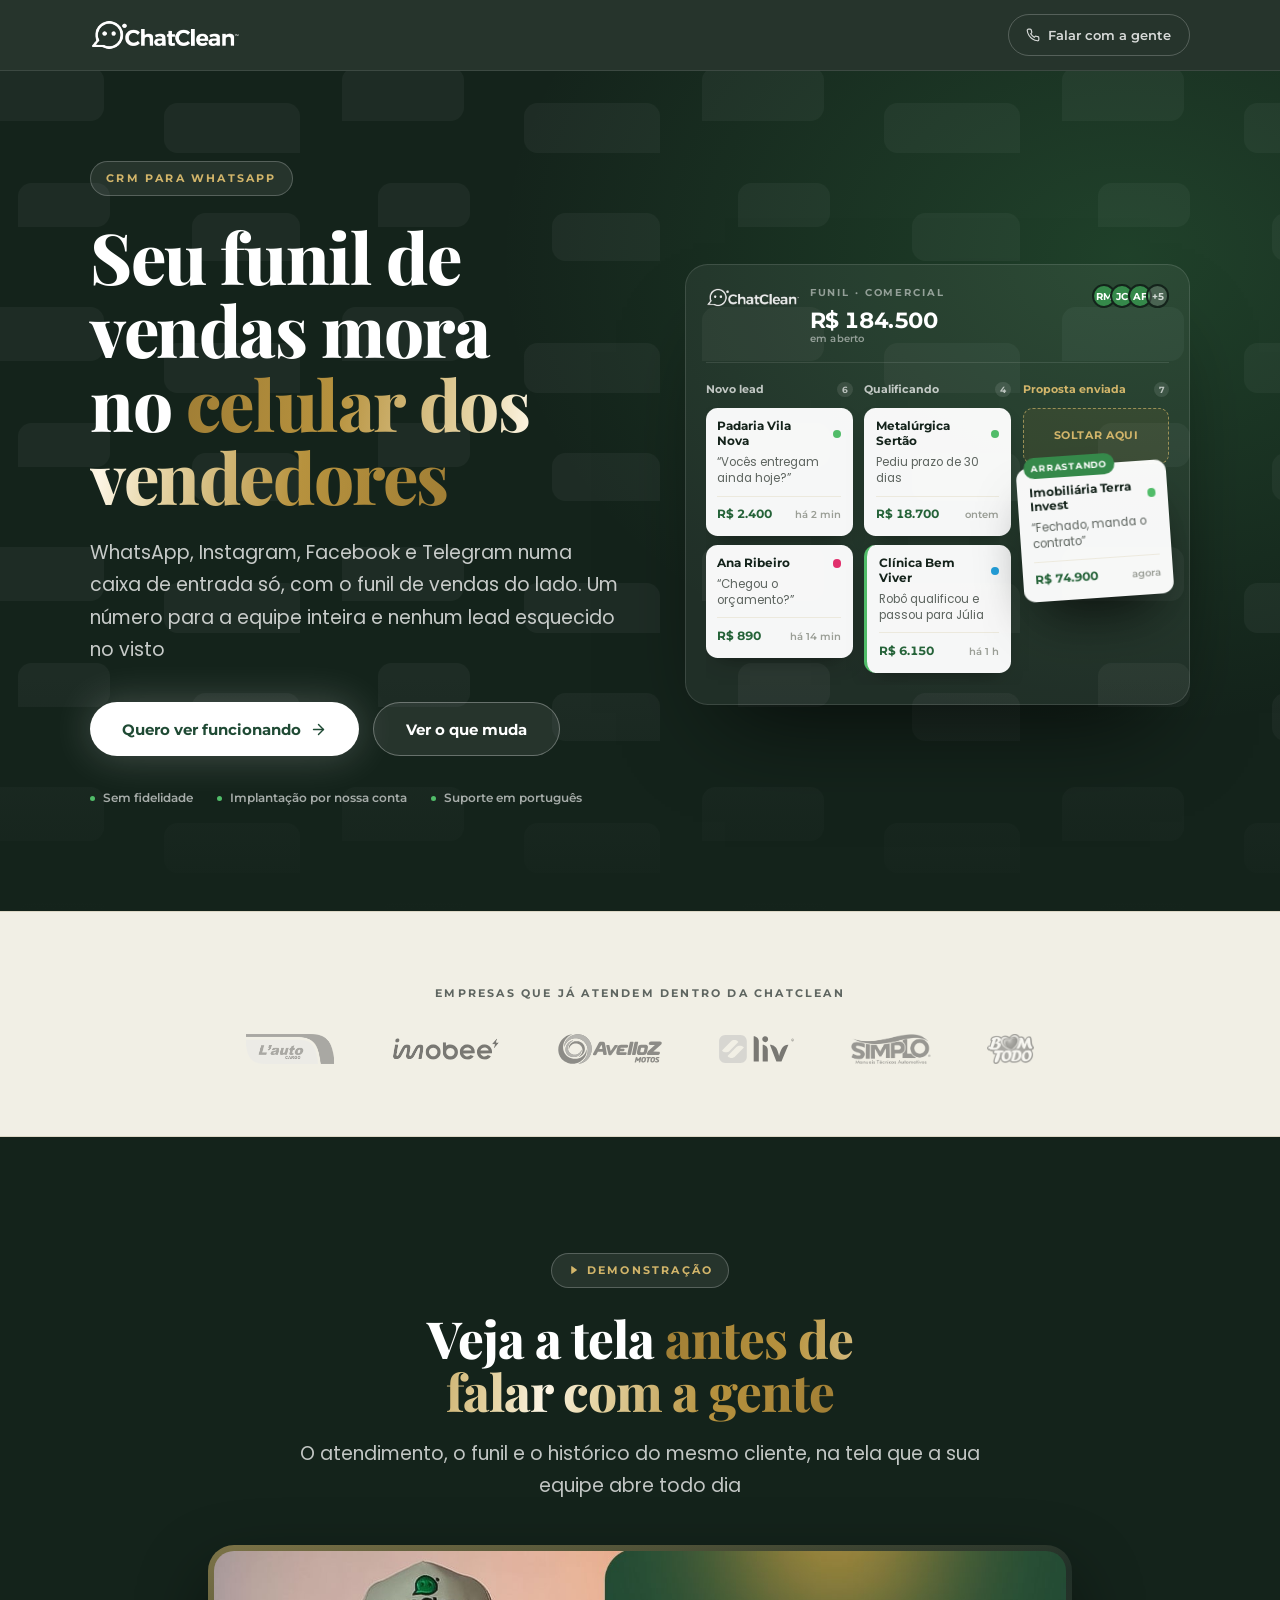
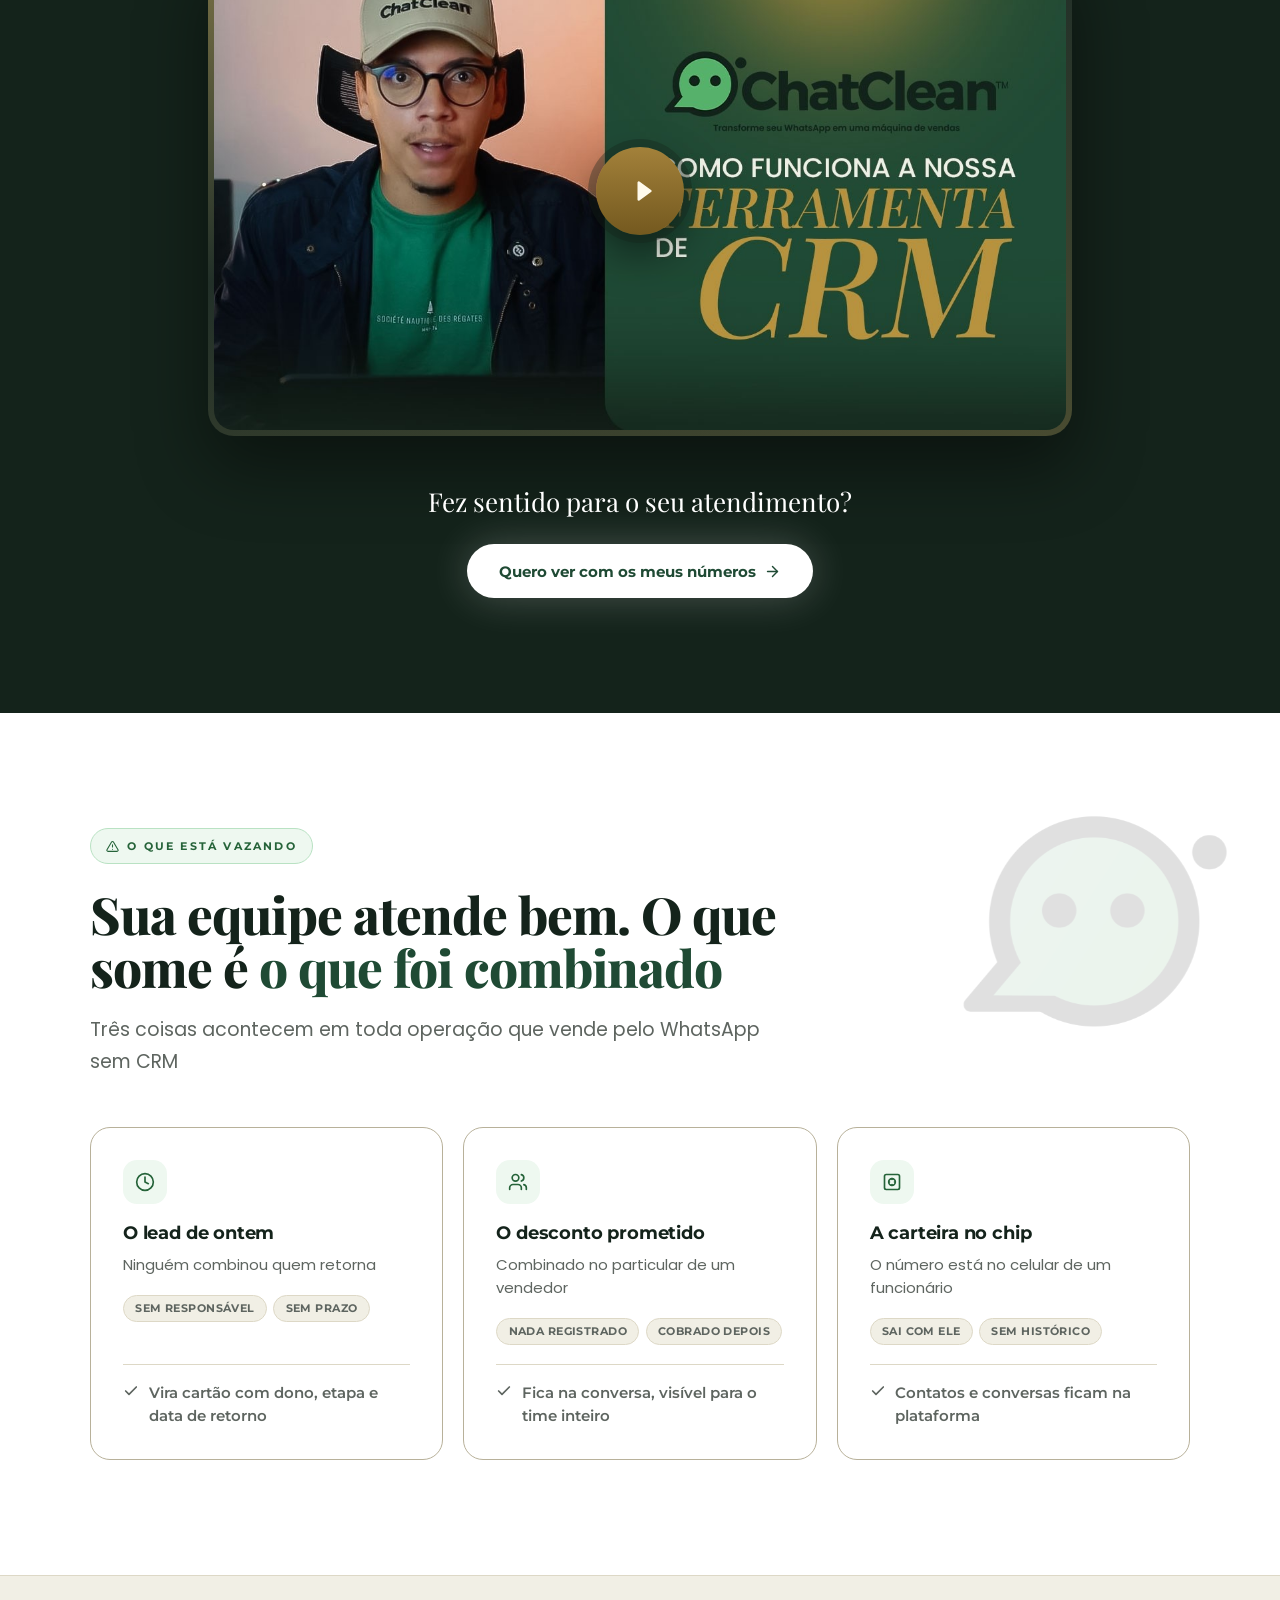
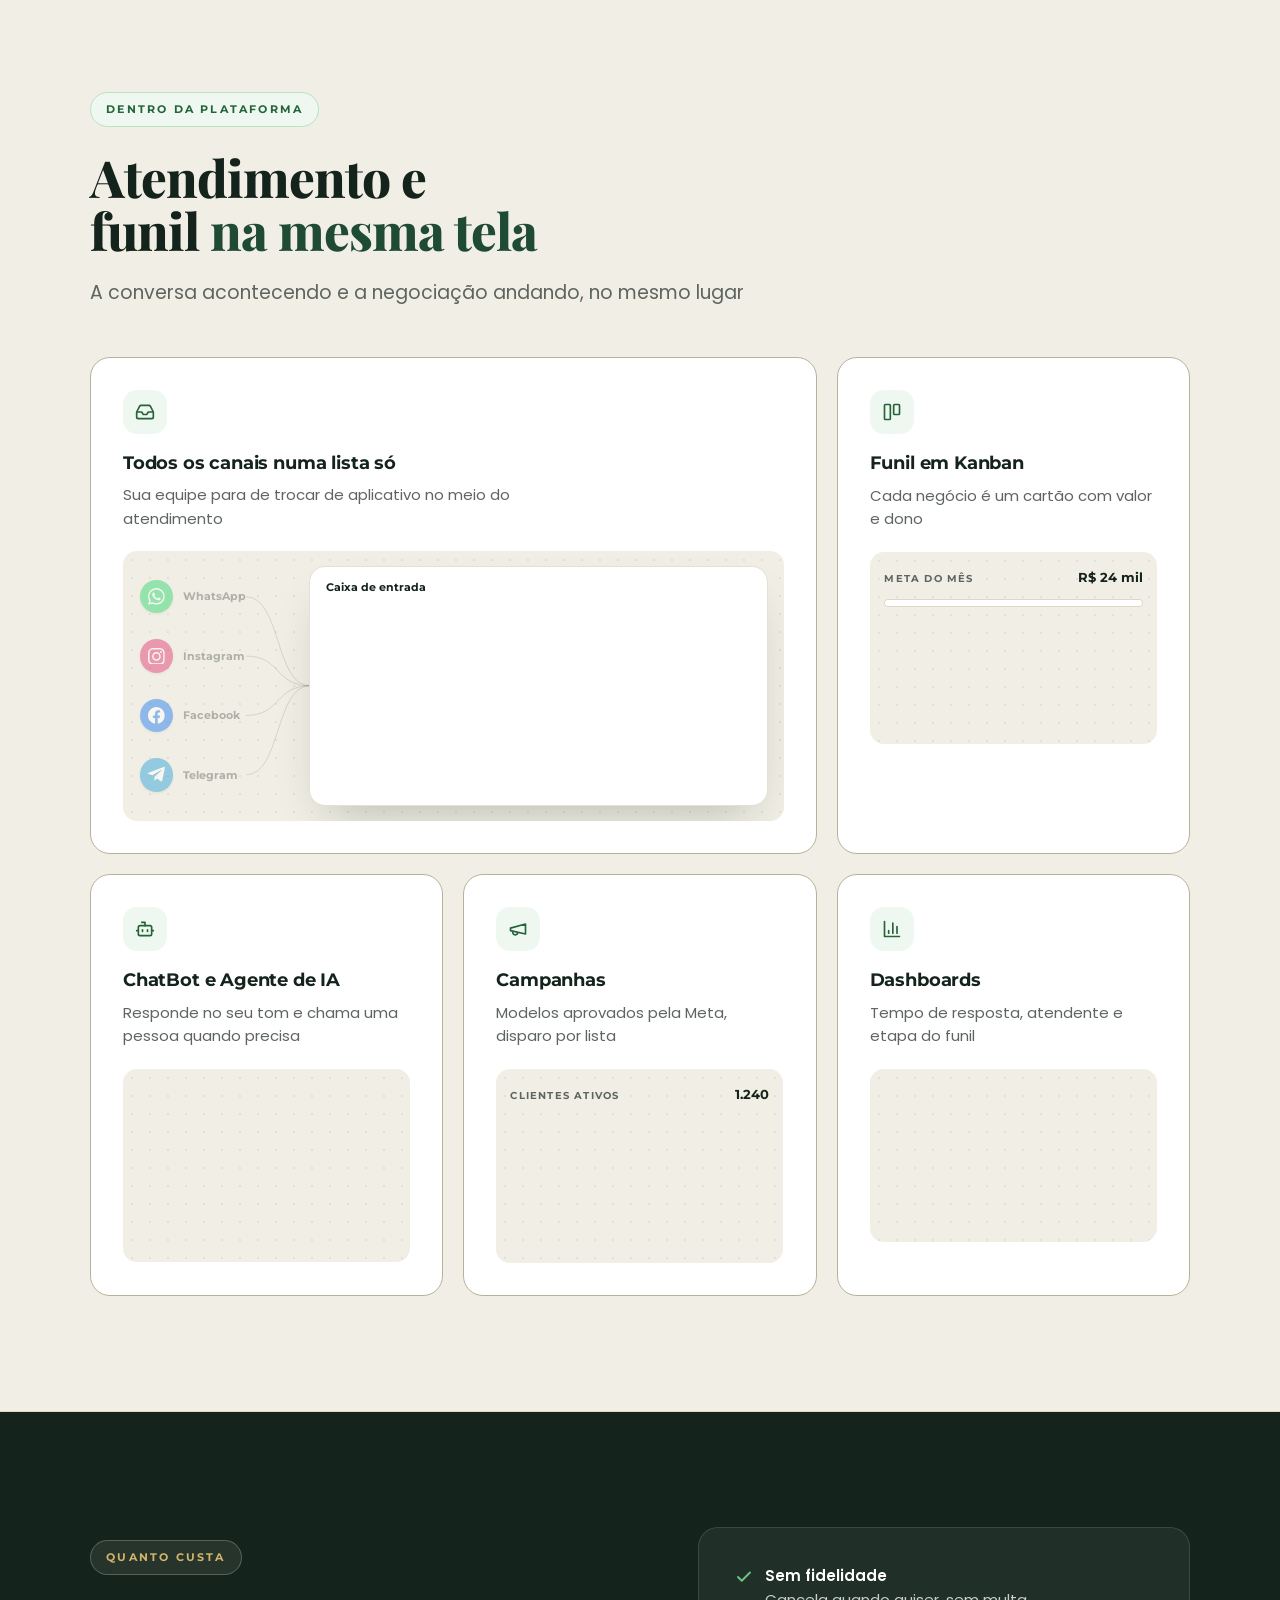
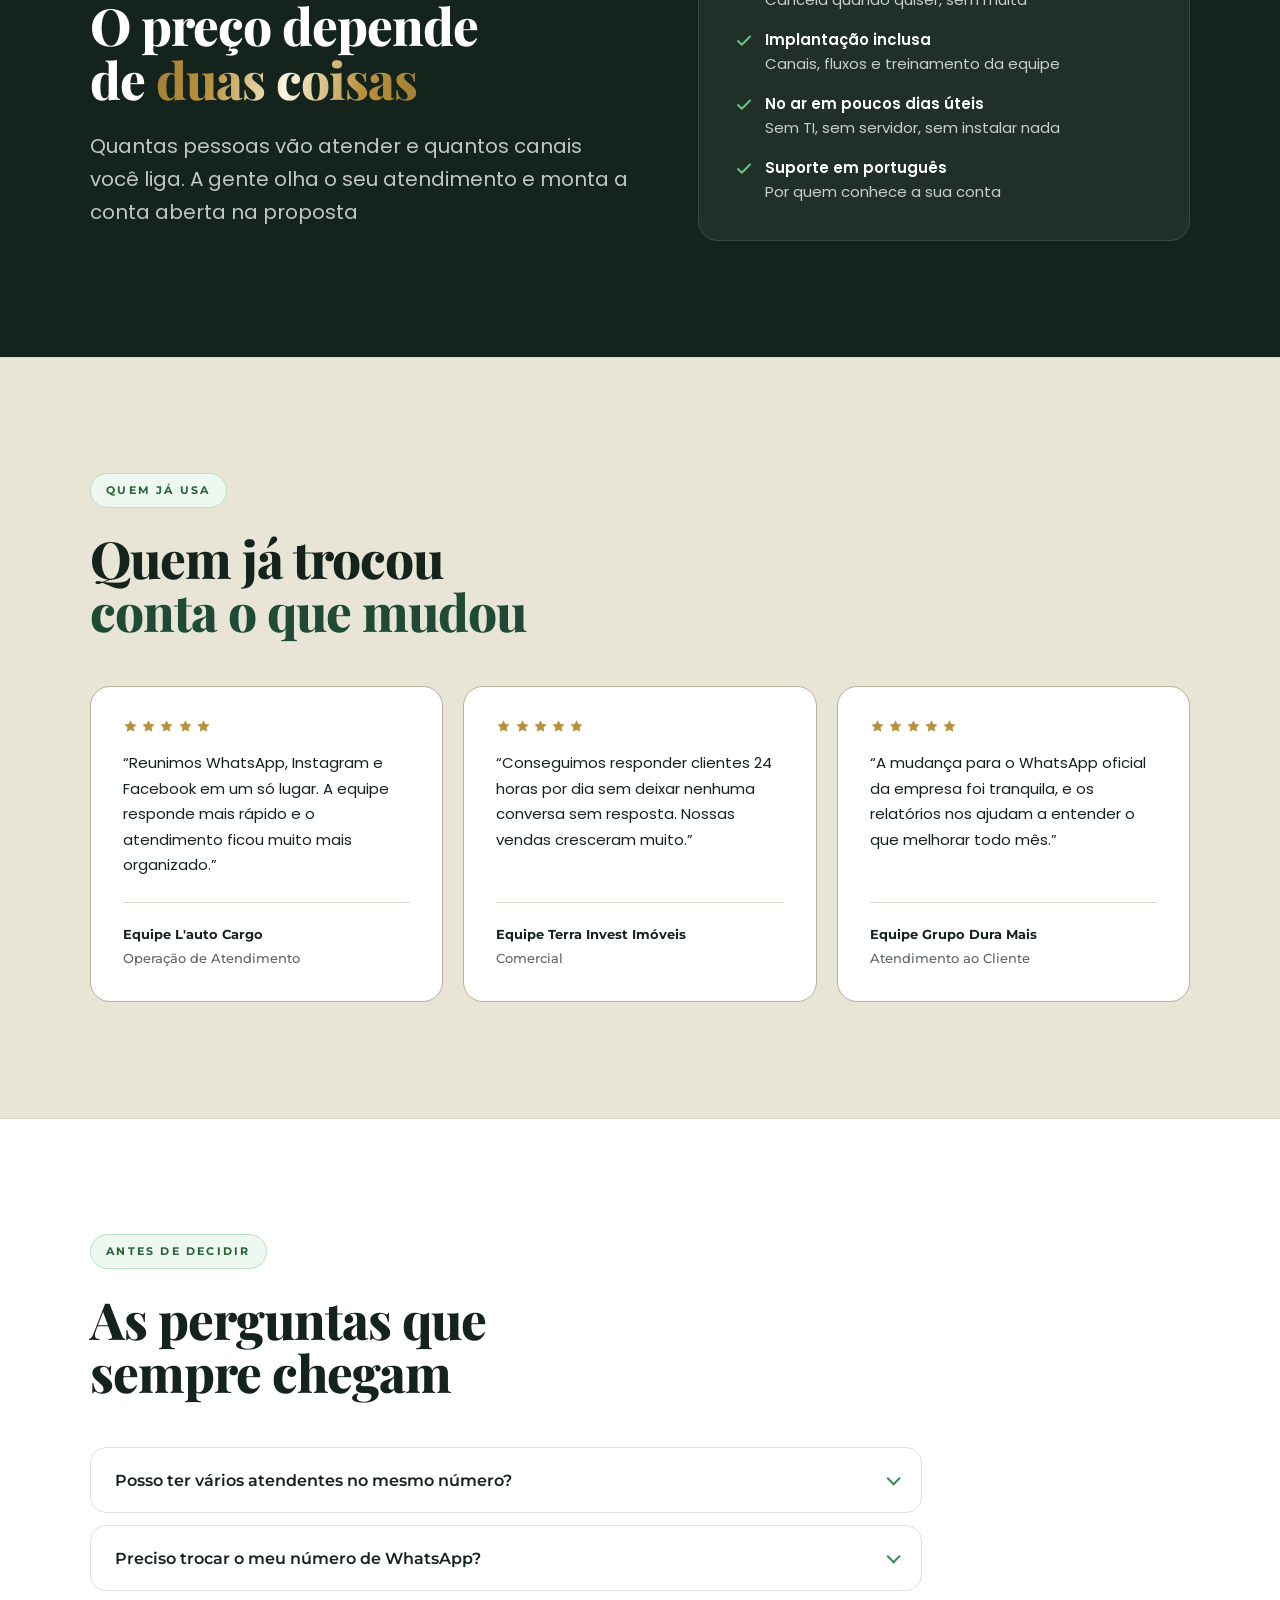
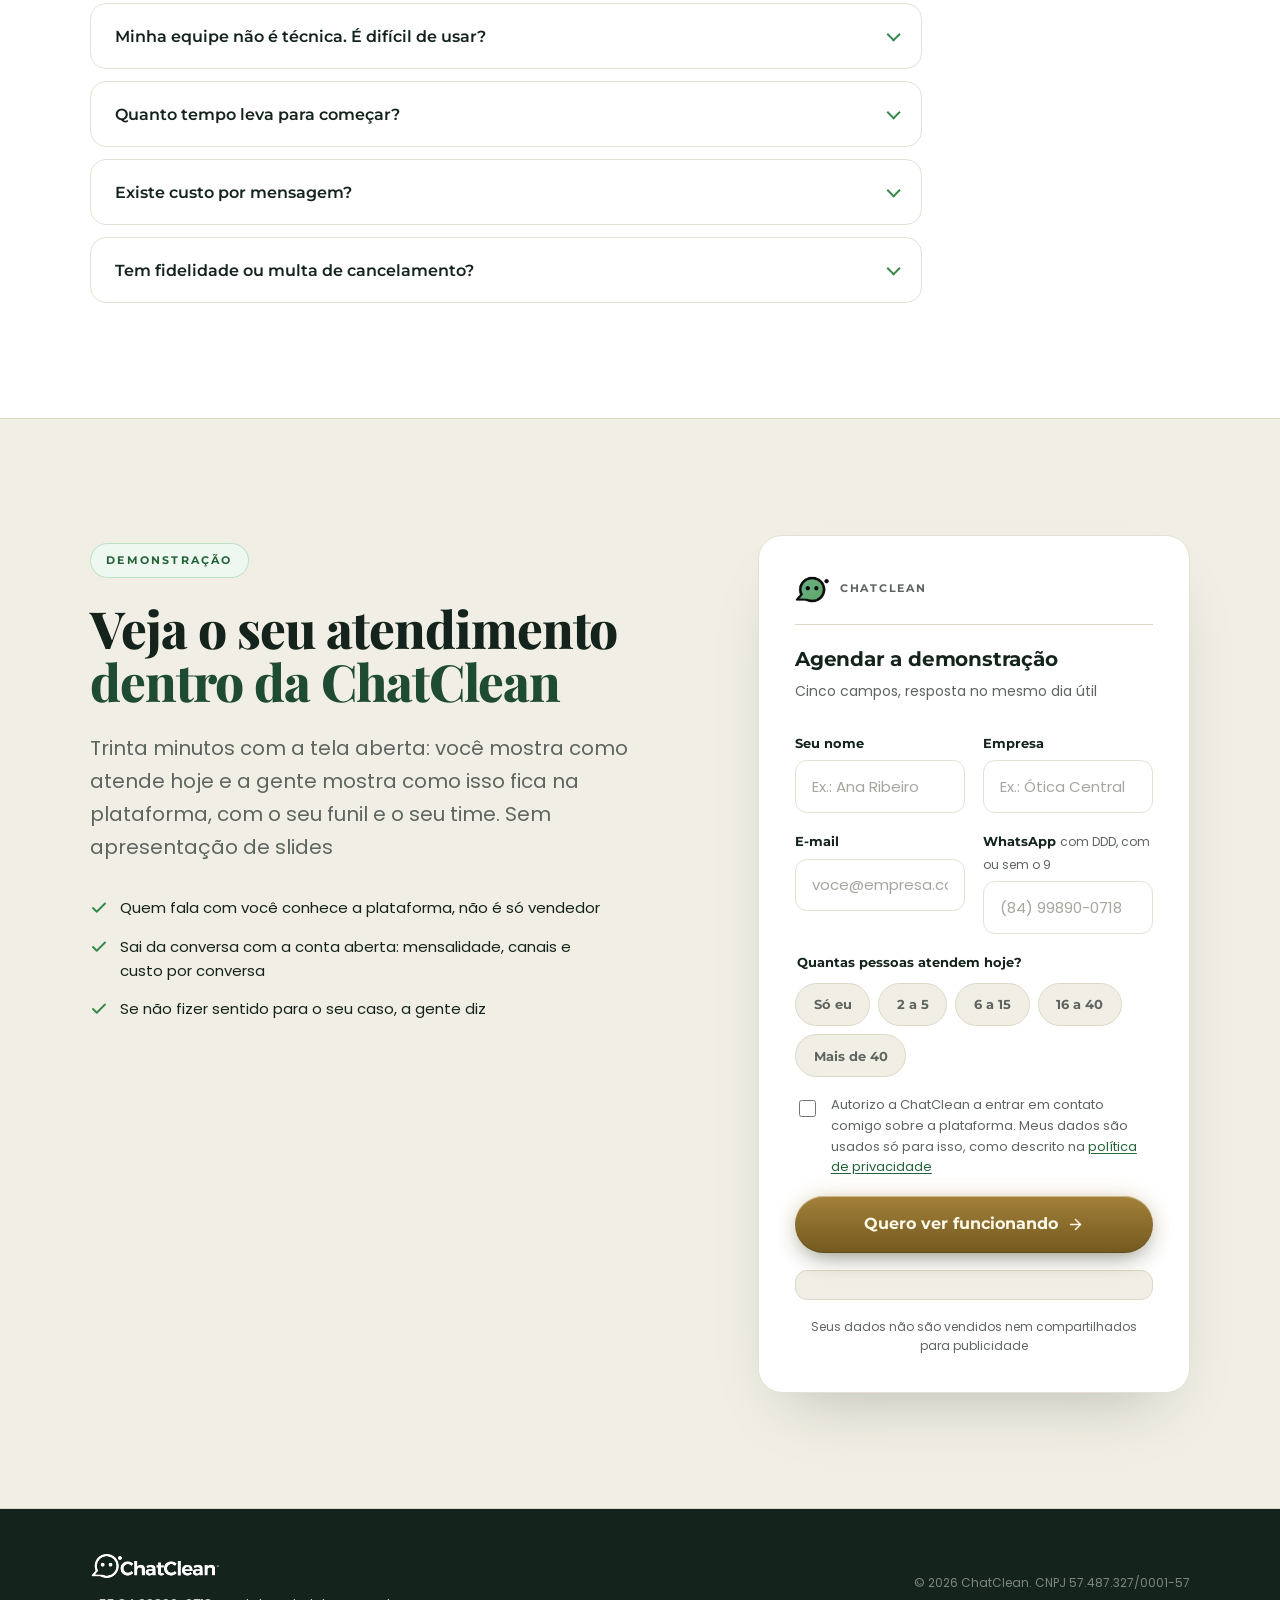
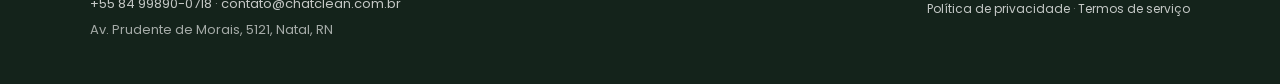
==== index.html @ 1aace632 "feat(api): os cartões de "Vem junto" ganham cena, e as cenas viram cenas.css Os quatro cartões eram " ====
<!doctype html>
<html lang="pt-BR">
  <head>
    <meta charset="UTF-8" />
    <meta name="viewport" content="width=device-width, initial-scale=1.0" />
    <title>CRM para WhatsApp | ChatClean</title>
    <meta
      name="description"
      content="WhatsApp, Instagram, Facebook e Telegram numa caixa de entrada só, com o funil de vendas do lado. Um número para a equipe inteira e cada conversa registrada."
    />
    <meta name="robots" content="noindex, nofollow" />
    <meta name="theme-color" content="#14231b" />
    <link rel="icon" type="image/svg+xml" href="ativos/marca-chatclean.svg" />

    <!-- Identidade tipográfica do site: Playfair Display (display),
         Poppins (texto) e Montserrat (rótulos, botões e caixa alta). -->
    <link rel="preconnect" href="https://fonts.googleapis.com" />
    <link rel="preconnect" href="https://fonts.gstatic.com" crossorigin />
    <link
      href="https://fonts.googleapis.com/css2?family=Playfair+Display:wght@600;700;800&family=Poppins:wght@400;500;600;700&family=Montserrat:wght@500;600;700&display=swap"
      rel="stylesheet"
    />

    <link rel="stylesheet" href="base.css" />
    <link rel="stylesheet" href="cenas.css" />
    <link rel="stylesheet" href="estilo-crm.css" />
  </head>

  <body>
    <!-- Ícones: um desenho, um lugar. O traço segue o mesmo padrão do site
         (2px, ponta redonda), para não haver duas famílias de ícone. -->
    <svg hidden aria-hidden="true">
      <defs>
        <symbol id="i-seta" viewBox="0 0 24 24" fill="none" stroke="currentColor" stroke-width="2" stroke-linecap="round" stroke-linejoin="round">
          <path d="M5 12h14" /><path d="m12 5 7 7-7 7" />
        </symbol>
        <!-- O único preenchido da família. Play de contorno lê como "próximo"
             em miniatura, e este fica no meio de uma imagem: precisa de massa
             para se separar do fundo. -->
        <symbol id="i-play" viewBox="0 0 24 24" fill="currentColor">
          <path d="M8.4 5.2a1 1 0 0 1 1.54-.84l9.3 6.8a1 1 0 0 1 0 1.68l-9.3 6.8A1 1 0 0 1 8.4 18.8Z" />
        </symbol>
        <symbol id="i-confere" viewBox="0 0 24 24" fill="none" stroke="currentColor" stroke-width="2.5" stroke-linecap="round" stroke-linejoin="round">
          <path d="M20 6 9 17l-5-5" />
        </symbol>
        <symbol id="i-fone" viewBox="0 0 24 24" fill="none" stroke="currentColor" stroke-width="2" stroke-linecap="round" stroke-linejoin="round">
          <path d="M22 16.92v3a2 2 0 0 1-2.18 2 19.79 19.79 0 0 1-8.63-3.07 19.5 19.5 0 0 1-6-6 19.79 19.79 0 0 1-3.07-8.67A2 2 0 0 1 4.11 2h3a2 2 0 0 1 2 1.72c.127.96.361 1.903.7 2.81a2 2 0 0 1-.45 2.11L8.09 9.91a16 16 0 0 0 6 6l1.27-1.27a2 2 0 0 1 2.11-.45c.907.339 1.85.573 2.81.7A2 2 0 0 1 22 16.92Z" />
        </symbol>
        <symbol id="i-caixa" viewBox="0 0 24 24" fill="none" stroke="currentColor" stroke-width="2" stroke-linecap="round" stroke-linejoin="round">
          <path d="M22 12h-6l-2 3h-4l-2-3H2" /><path d="M5.45 5.11 2 12v6a2 2 0 0 0 2 2h16a2 2 0 0 0 2-2v-6l-3.45-6.89A2 2 0 0 0 16.76 4H7.24a2 2 0 0 0-1.79 1.11Z" />
        </symbol>
        <symbol id="i-funil" viewBox="0 0 24 24" fill="none" stroke="currentColor" stroke-width="2" stroke-linecap="round" stroke-linejoin="round">
          <rect width="7" height="18" x="3" y="3" rx="1" /><rect width="7" height="12" x="14" y="3" rx="1" />
        </symbol>
        <symbol id="i-robo" viewBox="0 0 24 24" fill="none" stroke="currentColor" stroke-width="2" stroke-linecap="round" stroke-linejoin="round">
          <path d="M12 8V4H8" /><rect width="16" height="12" x="4" y="8" rx="2" /><path d="M2 14h2m16 0h2M15 13v2m-6-2v2" />
        </symbol>
        <symbol id="i-megafone" viewBox="0 0 24 24" fill="none" stroke="currentColor" stroke-width="2" stroke-linecap="round" stroke-linejoin="round">
          <path d="m3 11 18-5v12L3 14v-3z" /><path d="M11.6 16.8a3 3 0 1 1-5.8-1.6" />
        </symbol>
        <symbol id="i-grafico" viewBox="0 0 24 24" fill="none" stroke="currentColor" stroke-width="2" stroke-linecap="round" stroke-linejoin="round">
          <path d="M3 3v18h18" /><path d="M18 17V9m-5 8V5M8 17v-3" />
        </symbol>
        <symbol id="i-cofre" viewBox="0 0 24 24" fill="none" stroke="currentColor" stroke-width="2" stroke-linecap="round" stroke-linejoin="round">
          <rect width="18" height="18" x="3" y="3" rx="2" /><circle cx="12" cy="12" r="4" /><path d="M12 8v1m0 6v1m-4-4h1m6 0h1" />
        </symbol>
        <symbol id="i-relogio" viewBox="0 0 24 24" fill="none" stroke="currentColor" stroke-width="2" stroke-linecap="round" stroke-linejoin="round">
          <circle cx="12" cy="12" r="10" /><path d="M12 6v6l4 2" />
        </symbol>
        <symbol id="i-pessoas" viewBox="0 0 24 24" fill="none" stroke="currentColor" stroke-width="2" stroke-linecap="round" stroke-linejoin="round">
          <path d="M16 21v-2a4 4 0 0 0-4-4H6a4 4 0 0 0-4 4v2" /><circle cx="9" cy="7" r="4" /><path d="M22 21v-2a4 4 0 0 0-3-3.87M16 3.13a4 4 0 0 1 0 7.75" />
        </symbol>
        <symbol id="i-estrela" viewBox="0 0 24 24" fill="currentColor">
          <path d="m12 2 2.95 6.15 6.8.83-4.95 4.7 1.25 6.72L12 17.1l-6.05 3.3L7.2 13.68 2.25 8.98l6.8-.83L12 2Z" />
        </symbol>
        <symbol id="i-alerta" viewBox="0 0 24 24" fill="none" stroke="currentColor" stroke-width="2" stroke-linecap="round" stroke-linejoin="round">
          <path d="M12 9v4m0 4h.01" /><path d="M10.29 3.86 1.82 18a2 2 0 0 0 1.71 3h16.94a2 2 0 0 0 1.71-3L13.71 3.86a2 2 0 0 0-3.42 0Z" />
        </symbol>

        <!-- Os canais. Preenchidos, porque marca se reconhece pela silhueta e
             não pelo contorno, e aqui eles aparecem com 16px dentro de um
             azulejo colorido. O do WhatsApp é o mesmo da landing de API. -->
        <symbol id="i-whatsapp" viewBox="0 0 24 24" fill="currentColor">
          <path d="M17.472 14.382c-.297-.149-1.758-.867-2.03-.967-.273-.099-.471-.148-.67.15-.197.297-.767.966-.94 1.164-.173.199-.347.223-.644.075-.297-.15-1.255-.463-2.39-1.475-.883-.788-1.48-1.761-1.653-2.059-.173-.297-.018-.458.13-.606.134-.133.298-.347.446-.52.149-.174.198-.298.298-.497.099-.198.05-.371-.025-.52-.075-.149-.669-1.612-.916-2.207-.242-.579-.487-.5-.669-.51a12.8 12.8 0 0 0-.57-.01c-.198 0-.52.074-.792.372-.272.297-1.04 1.016-1.04 2.479 0 1.462 1.065 2.875 1.213 3.074.149.198 2.096 3.2 5.077 4.487.709.306 1.262.489 1.694.625.712.227 1.36.195 1.872.118.571-.085 1.758-.719 2.006-1.413.248-.694.248-1.289.173-1.413-.074-.124-.272-.198-.57-.347m-5.421 7.403h-.004a9.87 9.87 0 0 1-5.031-1.378l-.361-.214-3.741.982.998-3.648-.235-.374a9.86 9.86 0 0 1-1.51-5.26c.001-5.45 4.436-9.884 9.888-9.884 2.64 0 5.122 1.03 6.988 2.898a9.825 9.825 0 0 1 2.893 6.994c-.003 5.45-4.437 9.884-9.885 9.884m8.413-18.297A11.815 11.815 0 0 0 12.05 0C5.495 0 .16 5.335.157 11.892c0 2.096.547 4.142 1.588 5.945L.057 24l6.305-1.654a11.882 11.882 0 0 0 5.683 1.448h.005c6.554 0 11.89-5.335 11.893-11.893a11.821 11.821 0 0 0-3.48-8.413Z" />
        </symbol>
        <symbol id="i-instagram" viewBox="0 0 24 24" fill="currentColor">
          <path d="M12 2.16c3.2 0 3.58.01 4.85.07 1.17.05 1.8.25 2.23.41.56.22.96.48 1.38.9.42.42.68.82.9 1.38.16.42.36 1.06.41 2.23.06 1.27.07 1.65.07 4.85s-.01 3.58-.07 4.85c-.05 1.17-.25 1.8-.41 2.23-.22.56-.48.96-.9 1.38-.42.42-.82.68-1.38.9-.42.16-1.06.36-2.23.41-1.27.06-1.65.07-4.85.07s-3.58-.01-4.85-.07c-1.17-.05-1.8-.25-2.23-.41-.56-.22-.96-.48-1.38-.9a3.7 3.7 0 0 1-.9-1.38c-.16-.42-.36-1.06-.41-2.23-.06-1.27-.07-1.65-.07-4.85s.01-3.58.07-4.85c.05-1.17.25-1.8.41-2.23.22-.56.48-.96.9-1.38.42-.42.82-.68 1.38-.9.42-.16 1.06-.36 2.23-.41 1.27-.06 1.65-.07 4.85-.07M12 0C8.74 0 8.33.01 7.05.07c-1.28.06-2.15.26-2.91.56-.79.31-1.46.72-2.13 1.38A5.9 5.9 0 0 0 .63 4.14c-.3.76-.5 1.63-.56 2.91C.01 8.33 0 8.74 0 12s.01 3.67.07 4.95c.06 1.28.26 2.15.56 2.91.31.79.72 1.46 1.38 2.13a5.9 5.9 0 0 0 2.13 1.38c.76.3 1.63.5 2.91.56C8.33 23.99 8.74 24 12 24s3.67-.01 4.95-.07c1.28-.06 2.15-.26 2.91-.56a5.9 5.9 0 0 0 2.13-1.38 5.9 5.9 0 0 0 1.38-2.13c.3-.76.5-1.63.56-2.91.06-1.28.07-1.69.07-4.95s-.01-3.67-.07-4.95c-.06-1.28-.26-2.15-.56-2.91a5.9 5.9 0 0 0-1.38-2.13A5.9 5.9 0 0 0 19.86.63c-.76-.3-1.63-.5-2.91-.56C15.67.01 15.26 0 12 0Zm0 5.84a6.16 6.16 0 1 0 0 12.32 6.16 6.16 0 0 0 0-12.32ZM12 16a4 4 0 1 1 0-8 4 4 0 0 1 0 8Zm7.85-10.4a1.44 1.44 0 1 1-2.88 0 1.44 1.44 0 0 1 2.88 0Z" />
        </symbol>
        <symbol id="i-facebook" viewBox="0 0 24 24" fill="currentColor">
          <path d="M24 12.07C24 5.4 18.63 0 12 0S0 5.4 0 12.07C0 18.1 4.39 23.1 10.13 24v-8.44H7.08v-3.49h3.05V9.41c0-3.02 1.79-4.69 4.53-4.69 1.31 0 2.68.24 2.68.24v2.97h-1.51c-1.49 0-1.96.93-1.96 1.89v2.25h3.33l-.53 3.49h-2.8V24C19.61 23.1 24 18.1 24 12.07Z" />
        </symbol>
        <symbol id="i-telegram" viewBox="0 0 24 24" fill="currentColor">
          <path d="M23.91 3.79 20.3 20.84c-.25 1.21-.98 1.5-1.99.94l-5.5-4.07-2.66 2.57c-.3.3-.55.55-1.1.55l.38-5.58 10.16-9.18c.44-.39-.1-.61-.68-.22L6.24 13.28.5 11.49c-1.25-.39-1.27-1.25.26-1.85l22.42-8.64c1.04-.38 1.95.24 1.73 2.79Z" />
        </symbol>
      </defs>
    </svg>

    <!-- =======================================================
         Cabeçalho: logotipo e um telefone. Uma landing tem um
         trabalho só, e menu completo é sete saídas para quem
         chegou por anúncio.
         ======================================================= -->
    <header class="topo">
      <div class="envelope topo__interno">
        <a class="topo__marca" href="https://chatclean.com.br" aria-label="ChatClean, página inicial">
          <img src="ativos/chatclean-white.svg" alt="ChatClean" width="150" height="30" />
        </a>
        <a
          class="topo__contato"
          href="https://api.whatsapp.com/send?phone=5584998900718&amp;text=Ol%C3%A1%2C+quero+conhecer+o+CRM+da+ChatClean"
          target="_blank"
          rel="noopener noreferrer"
        >
          <svg aria-hidden="true" width="14" height="14"><use href="#i-fone" /></svg>
          Falar com a gente
        </a>
      </div>
    </header>

    <main>
      <!-- =====================================================
           HERO — a tese da página é o funil. O que um CRM faz
           não se explica: se mostra. O quadro da direita é o
           produto, com o cartão no ar entre duas etapas.
           ===================================================== -->
      <section class="hero">
        <div class="envelope hero__interno">
          <div class="hero__texto">
            <span class="etiqueta etiqueta--noite entra entra--1">CRM para WhatsApp</span>

            <h1 class="entra entra--2">
              Seu funil de vendas mora no
              <span class="latao">celular dos vendedores</span>
            </h1>

            <p class="hero__apoio entra entra--3">
              WhatsApp, Instagram, Facebook e Telegram numa caixa de entrada só,
              com o funil de vendas do lado. Um número para a equipe inteira e
              nenhum lead esquecido no visto
            </p>

            <div class="par-de-botoes entra entra--4">
              <a class="botao botao--claro" href="#quero-ver">
                Quero ver funcionando
                <svg class="botao__seta" aria-hidden="true" width="17" height="17"><use href="#i-seta" /></svg>
              </a>
              <a class="botao botao--fantasma" href="#o-que-muda">Ver o que muda</a>
            </div>

            <ul class="hero__provas entra entra--5">
              <li>Sem fidelidade</li>
              <li>Implantação por nossa conta</li>
              <li>Suporte em português</li>
            </ul>
          </div>

          <!-- ELEMENTO DE ASSINATURA -------------------------
               O quadro do funil, em HTML e CSS. Não é imagem:
               as colunas, os cartões e o total são texto, e o
               cartão no ar flutua em laço sobre a vaga
               pontilhada em latão.

               Os nomes e valores são de exemplo: é uma
               ilustração da tela, não dado de cliente.
               ------------------------------------------------ -->
          <div class="hero__quadro entra entra--4" role="img"
               aria-label="Ilustração do funil de vendas da ChatClean: colunas Novo lead, Qualificando e Proposta enviada, com cartões de negociação e o total de R$ 184.500 em aberto.">
            <div class="funil">
              <div class="funil__topo">
                <div class="funil__identidade">
                  <img src="ativos/chatclean-white.svg" alt="" width="84" height="17" />
                  <div>
                  <span class="funil__rotulo">Funil · Comercial</span>
                  <p class="funil__total">R$&nbsp;184.500 <span>em aberto</span></p>
                  </div>
                </div>
                <div class="funil__equipe" aria-hidden="true">
                  <span>RM</span><span>JC</span><span>AF</span><span class="funil__equipe-mais">+5</span>
                </div>
              </div>

              <div class="funil__colunas" aria-hidden="true">
                <div class="coluna">
                  <header><span>Novo lead</span><b>6</b></header>
                  <article class="ficha">
                    <div class="ficha__topo">
                      <span class="ficha__quem">Padaria Vila Nova</span>
                      <i class="canal canal--whats" title="WhatsApp"></i>
                    </div>
                    <p class="ficha__fala">“Vocês entregam ainda hoje?”</p>
                    <footer><span class="ficha__valor">R$ 2.400</span><span class="ficha__tempo">há 2 min</span></footer>
                  </article>
                  <article class="ficha">
                    <div class="ficha__topo">
                      <span class="ficha__quem">Ana Ribeiro</span>
                      <i class="canal canal--insta" title="Instagram"></i>
                    </div>
                    <p class="ficha__fala">“Chegou o orçamento?”</p>
                    <footer><span class="ficha__valor">R$ 890</span><span class="ficha__tempo">há 14 min</span></footer>
                  </article>
                </div>

                <div class="coluna">
                  <header><span>Qualificando</span><b>4</b></header>
                  <article class="ficha">
                    <div class="ficha__topo">
                      <span class="ficha__quem">Metalúrgica Sertão</span>
                      <i class="canal canal--whats" title="WhatsApp"></i>
                    </div>
                    <p class="ficha__fala">Pediu prazo de 30 dias</p>
                    <footer><span class="ficha__valor">R$ 18.700</span><span class="ficha__tempo">ontem</span></footer>
                  </article>
                  <article class="ficha ficha--robo">
                    <div class="ficha__topo">
                      <span class="ficha__quem">Clínica Bem Viver</span>
                      <i class="canal canal--tele" title="Telegram"></i>
                    </div>
                    <p class="ficha__fala">Robô qualificou e passou para Júlia</p>
                    <footer><span class="ficha__valor">R$ 6.150</span><span class="ficha__tempo">há 1 h</span></footer>
                  </article>
                </div>

                <div class="coluna coluna--alvo">
                  <header><span>Proposta enviada</span><b>7</b></header>
                  <!-- A vaga onde o cartão vai cair: pontilhado em latão, o
                       único lugar da página em que o metal aparece fora do
                       título. É o destino, não enfeite.

                       Esta coluna tem SÓ a vaga: o espaço abaixo dela é
                       onde o cartão em trânsito paira. Com um segundo
                       cartão aqui, os dois se tapavam e o movimento
                       deixava de se ler. -->
                  <div class="vaga">Soltar aqui</div>
                </div>
              </div>
            </div>

            <!-- O cartão em trânsito. Fora do fluxo do quadro para poder
                 ficar torto e por cima de duas colunas ao mesmo tempo. -->
            <article class="ficha ficha--no-ar" aria-hidden="true">
              <div class="ficha__topo">
                <span class="ficha__quem">Imobiliária Terra Invest</span>
                <i class="canal canal--whats" title="WhatsApp"></i>
              </div>
              <p class="ficha__fala">“Fechado, manda o contrato”</p>
              <footer><span class="ficha__valor">R$ 74.900</span><span class="ficha__tempo">agora</span></footer>
            </article>
          </div>
        </div>
      </section>

      <!-- =====================================================
           Prova social: quem já atende assim.
           ===================================================== -->
      <section class="secao secao--estreita secao--creme">
        <div class="envelope">
          <p class="faixa__titulo">Empresas que já atendem dentro da ChatClean</p>
          <ul class="faixa-de-clientes">
            <li><img src="ativos/clientes/lauto-cargo.png" alt="L'auto Cargo" loading="lazy" /></li>
            <li><img src="ativos/clientes/imobee.svg" alt="Imobee" loading="lazy" /></li>
            <li><img src="ativos/clientes/avelloz.svg" alt="Avelloz" loading="lazy" /></li>
            <li><img src="ativos/clientes/liv.svg" alt="Liv" loading="lazy" /></li>
            <li><img src="ativos/clientes/simplo.png" alt="Simplo" loading="lazy" /></li>
            <li><img src="ativos/clientes/bom-todo.png" alt="Bom Todo" loading="lazy" /></li>
          </ul>
        </div>
      </section>

      <!-- =====================================================
           A demonstração em vídeo, na pegada da VSL: rótulo,
           promessa curta, o vídeo grande e a chamada embaixo.

           A CAPA NÃO É O VÍDEO. O que carrega com a página é uma
           imagem de 96 KB. O <iframe> do YouTube só nasce no
           clique, montado por `video.js`: embutir de largada
           traria mais de um mega de script de terceiro para
           dentro de uma página de anúncio, e o tempo de carga de
           landing de tráfego pago se paga em dinheiro.
           ===================================================== -->
      <section class="secao secao--noite" id="ver-rodando">
        <div class="envelope video">
          <div class="titulo-de-secao video__dizer">
            <span class="etiqueta etiqueta--noite">
              <svg aria-hidden="true" width="12" height="12"><use href="#i-play" /></svg>
              Demonstração
            </span>
            <h2>Veja a tela <span class="latao">antes de falar com a gente</span></h2>
            <p class="linha-de-apoio">
              O atendimento, o funil e o histórico do mesmo cliente, na tela que
              a sua equipe abre todo dia
            </p>
          </div>

          <!-- `data-video` é o id no YouTube, e `data-titulo` vira o `title`
               do <iframe>, que é o que leitor de tela anuncia. -->
          <div class="video__quadro">
            <button
              class="video__capa"
              type="button"
              data-video="Odu25S1tcZc"
              data-titulo="Conheça nossa ferramenta de CRM"
              aria-label="Tocar o vídeo: conheça nossa ferramenta de CRM"
            >
              <img
                src="ativos/video-crm.jpg"
                alt=""
                width="1280"
                height="720"
                loading="lazy"
                decoding="async"
              />
              <span class="video__play" aria-hidden="true">
                <svg width="30" height="30"><use href="#i-play" /></svg>
              </span>
            </button>
          </div>

          <div class="video__abaixo">
            <p>Fez sentido para o seu atendimento?</p>
            <a class="botao botao--claro" href="#quero-ver">
              Quero ver com os meus números
              <svg class="botao__seta" aria-hidden="true" width="17" height="17"><use href="#i-seta" /></svg>
            </a>
          </div>
        </div>
      </section>

      <!-- =====================================================
           O custo. Cada cartão carrega o PAR: a perda em cima e
           a resposta da plataforma embaixo. Nasceu de cortar
           texto — três cartões de problema mais três de solução
           viravam redação, e ninguém lia a segunda metade.
           ===================================================== -->
      <section class="secao secao--marcada" id="o-que-muda">
        <div class="envelope">
          <div class="titulo-de-secao">
            <span class="etiqueta"><svg aria-hidden="true" width="13" height="13"><use href="#i-alerta" /></svg> O que está vazando</span>
            <h2>Sua equipe atende bem. O que some é <span class="destaque">o que foi combinado</span></h2>
            <p>Três coisas acontecem em toda operação que vende pelo WhatsApp sem CRM</p>
          </div>

          <div class="grade grade--3" data-carrossel>
            <article class="cartao">
              <span class="selo-de-icone"><svg aria-hidden="true"><use href="#i-relogio" /></svg></span>
              <h3>O lead de ontem</h3>
              <p>Ninguém combinou quem retorna</p>
              <div class="chips">
                <span class="chip">sem responsável</span>
                <span class="chip">sem prazo</span>
              </div>
              <p class="virada__resposta">
                <svg aria-hidden="true"><use href="#i-confere" /></svg>
                Vira cartão com dono, etapa e data de retorno
              </p>
            </article>

            <article class="cartao">
              <span class="selo-de-icone"><svg aria-hidden="true"><use href="#i-pessoas" /></svg></span>
              <h3>O desconto prometido</h3>
              <p>Combinado no particular de um vendedor</p>
              <div class="chips">
                <span class="chip">nada registrado</span>
                <span class="chip">cobrado depois</span>
              </div>
              <p class="virada__resposta">
                <svg aria-hidden="true"><use href="#i-confere" /></svg>
                Fica na conversa, visível para o time inteiro
              </p>
            </article>

            <article class="cartao">
              <span class="selo-de-icone"><svg aria-hidden="true"><use href="#i-cofre" /></svg></span>
              <h3>A carteira no chip</h3>
              <p>O número está no celular de um funcionário</p>
              <div class="chips">
                <span class="chip">sai com ele</span>
                <span class="chip">sem histórico</span>
              </div>
              <p class="virada__resposta">
                <svg aria-hidden="true"><use href="#i-confere" /></svg>
                Contatos e conversas ficam na plataforma
              </p>
            </article>
          </div>
        </div>
      </section>

      <!-- =====================================================
           O produto, em bento. O cartão largo é o dos canais:
           ele é o único que precisa MOSTRAR alguma coisa, e por
           isso ocupa o dobro. Os outros são uma linha cada.
           ===================================================== -->
      <section class="secao secao--creme">
        <div class="envelope">
          <div class="titulo-de-secao">
            <span class="etiqueta">Dentro da plataforma</span>
            <h2>Atendimento e funil <span class="destaque">na mesma tela</span></h2>
            <p>A conversa acontecendo e a negociação andando, no mesmo lugar</p>
          </div>

          <div class="bento" data-carrossel>
            <article class="cartao bento__largo">
              <span class="selo-de-icone"><svg aria-hidden="true"><use href="#i-caixa" /></svg></span>
              <h3>Todos os canais numa lista só</h3>
              <p>Sua equipe para de trocar de aplicativo no meio do atendimento</p>

              <!-- A caixa de entrada única, que é a tese deste cartão.
                   Canais à esquerda, os fios acendendo, a caixa à direita
                   recebendo, como no site: cada canal chama por vez, o fio
                   dele acende e a conversa aparece na lista. No fim, quatro
                   aplicativos numa tela só.

                   AS CLASSES DESTA CENA TÊM PREFIXO PRÓPRIO, e isso não é
                   estilo. A primeira versão usou `.canal`, e `.canal` já
                   existe: é o pontinho de 0.62em do funil do hero. Cada
                   azulejo daqui virou um ponto de 8px com o rótulo vazando
                   por cima do vizinho, a coluna encolheu com eles, e três
                   consertos seguidos erraram o alvo porque o alvo era o nome.
                   A cor vem de `data-canal`, que não é classe e não colide
                   com ninguém.

                   A LISTA JÁ TEM AS QUATRO LINHAS no lugar final, a mais
                   nova em cima: cada chegada só revela a sua. Nada é
                   inserido, e por isso nada empurra as outras nem muda a
                   altura do cartão. Daí a ordem invertida na marcação. -->
              <div class="palco palco--caixa" aria-hidden="true" data-cena data-passos="900,900,900,900">
                <ul class="caixa__canais">
                  <li class="caixa__canal" data-canal="whats"><span><svg><use href="#i-whatsapp" /></svg></span>WhatsApp</li>
                  <li class="caixa__canal" data-canal="insta"><span><svg><use href="#i-instagram" /></svg></span>Instagram</li>
                  <li class="caixa__canal" data-canal="face"><span><svg><use href="#i-facebook" /></svg></span>Facebook</li>
                  <li class="caixa__canal" data-canal="tele"><span><svg><use href="#i-telegram" /></svg></span>Telegram</li>
                </ul>

                <!-- Os fios. `preserveAspectRatio="none"` deixa a curva
                     esticar com a coluna, e `vector-effect` segura a
                     espessura do traço, que senão esticaria junto. As
                     alturas 12/38/62/88 são os centros dos quatro canais
                     quando a coluna os espalha por `space-around`. -->
                <svg class="caixa__fios" viewBox="0 0 100 100" preserveAspectRatio="none">
                  <path class="caixa__fio" d="M0 12.5 C 55 12.5, 45 50, 100 50" />
                  <path class="caixa__fio" d="M0 37.5 C 55 37.5, 45 50, 100 50" />
                  <path class="caixa__fio" d="M0 62.5 C 55 62.5, 45 50, 100 50" />
                  <path class="caixa__fio" d="M0 87.5 C 55 87.5, 45 50, 100 50" />
                  <path class="caixa__fio caixa__fio--aceso" data-fio="1" d="M0 12.5 C 55 12.5, 45 50, 100 50" />
                  <path class="caixa__fio caixa__fio--aceso" data-fio="2" d="M0 37.5 C 55 37.5, 45 50, 100 50" />
                  <path class="caixa__fio caixa__fio--aceso" data-fio="3" d="M0 62.5 C 55 62.5, 45 50, 100 50" />
                  <path class="caixa__fio caixa__fio--aceso" data-fio="4" d="M0 87.5 C 55 87.5, 45 50, 100 50" />
                </svg>

                <div class="caixa__painel">
                  <div class="caixa__topo">
                    <span>Caixa de entrada</span>
                    <b class="caixa__conta"></b>
                  </div>
                  <ul class="caixa__conversas">
                    <li data-canal="tele" data-surge-em="4">
                      <span class="caixa__marca"><svg><use href="#i-telegram" /></svg></span>
                      <span class="caixa__quem"><b>Pedro Alves</b>Consigo trocar o horário?</span>
                      <i class="caixa__nova"></i>
                    </li>
                    <li data-canal="face" data-surge-em="3">
                      <span class="caixa__marca"><svg><use href="#i-facebook" /></svg></span>
                      <span class="caixa__quem"><b>Ana Paula</b>Qual o valor do plano anual?</span>
                      <i class="caixa__nova"></i>
                    </li>
                    <li data-canal="insta" data-surge-em="2">
                      <span class="caixa__marca"><svg><use href="#i-instagram" /></svg></span>
                      <span class="caixa__quem"><b>Carlos Lima</b>Vi o post, tem no tamanho M?</span>
                      <i class="caixa__nova"></i>
                    </li>
                    <li data-canal="whats" data-surge-em="1">
                      <span class="caixa__marca"><svg><use href="#i-whatsapp" /></svg></span>
                      <span class="caixa__quem"><b>Marina Souza</b>Vocês entregam ainda hoje?</span>
                      <i class="caixa__nova"></i>
                    </li>
                  </ul>
                </div>
              </div>
            </article>

            <!-- Os quatro palcos abaixo seguem o modelo do site: a
                 funcionalidade ACONTECE ali, em laço enquanto o cartão está na
                 tela. `data-passos` são as durações de cada passo, e cada peça
                 diz em que passo entra. Quem move é o CSS; `cenas.js` só liga
                 e desliga `data-visivel`.

                 Tudo é `aria-hidden`: o palco é ilustração, e o que ele mostra
                 já está dito no título e na linha de apoio. -->

            <article class="cartao">
              <span class="selo-de-icone"><svg aria-hidden="true"><use href="#i-funil" /></svg></span>
              <h3>Funil em Kanban</h3>
              <p>Cada negócio é um cartão com valor e dono</p>

              <div class="palco palco--meta" aria-hidden="true" data-cena data-passos="600,750,750,750">
                <div class="meta__topo">
                  <span>Meta do mês</span>
                  <b>R$ 24 mil</b>
                </div>
                <div class="meta__trilho">
                  <i class="meta__enche" data-surge-em="1"></i>
                </div>
                <ul class="meta__negocios">
                  <li data-surge-em="2"><span>Marina Souza</span><b>R$ 2.400</b></li>
                  <li data-surge-em="3"><span>Loja Aurora</span><b>R$ 5.600</b></li>
                  <li class="meta__ganhou" data-surge-em="4"><span>Bruno C.</span><b>R$ 3.100</b></li>
                </ul>
              </div>
            </article>

            <article class="cartao">
              <span class="selo-de-icone"><svg aria-hidden="true"><use href="#i-robo" /></svg></span>
              <h3>ChatBot e Agente de IA</h3>
              <p>Responde no seu tom e chama uma pessoa quando precisa</p>

              <div class="palco palco--conversa" aria-hidden="true" data-cena data-passos="700,850,950,850">
                <div class="fala fala--deles" data-surge-em="1">Vocês entregam em Natal?</div>
                <!-- Some no passo 3, quando a resposta chega: sem isso o bot
                     apareceria digitando e respondendo ao mesmo tempo. -->
                <div class="fala fala--nossa fala--digitando" data-surge-em="2" data-some-em="3">
                  <i></i><i></i><i></i>
                </div>
                <div class="fala fala--nossa" data-surge-em="3">Entregamos sim, em até 2 dias úteis</div>
                <div class="passagem" data-surge-em="4">
                  <span class="passagem__rosto">A</span>
                  Chamando a Ana
                </div>
              </div>
            </article>

            <article class="cartao">
              <span class="selo-de-icone"><svg aria-hidden="true"><use href="#i-megafone" /></svg></span>
              <h3>Campanhas</h3>
              <p>Modelos aprovados pela Meta, disparo por lista</p>

              <div class="palco palco--disparo" aria-hidden="true" data-cena data-passos="650,700,700,700">
                <div class="disparo__topo">
                  <span>Clientes ativos</span>
                  <b>1.240</b>
                </div>
                <ul class="disparo__etapas">
                  <li data-surge-em="1" style="--parte: 100%"><span>Enviadas</span><b>1.240</b><i></i></li>
                  <li data-surge-em="2" style="--parte: 97%"><span>Entregues</span><b>1.198</b><i></i></li>
                  <li data-surge-em="3" style="--parte: 73%"><span>Lidas</span><b>903</b><i></i></li>
                  <li data-surge-em="4" style="--parte: 15%"><span>Responderam</span><b>187</b><i></i></li>
                </ul>
              </div>
            </article>

            <article class="cartao">
              <span class="selo-de-icone"><svg aria-hidden="true"><use href="#i-grafico" /></svg></span>
              <h3>Dashboards</h3>
              <p>Tempo de resposta, atendente e etapa do funil</p>

              <div class="palco palco--painel" aria-hidden="true" data-cena data-passos="600,650,650,650">
                <div class="painel__numeros">
                  <div data-surge-em="1"><span>Resposta</span><b>1m 12s</b></div>
                  <div data-surge-em="2"><span>CSAT</span><b>4,8</b></div>
                </div>
                <ul class="painel__colunas">
                  <li data-surge-em="3" style="--altura: 52%"><i></i><span>Ana</span></li>
                  <li data-surge-em="3" style="--altura: 78%"><i></i><span>Caio</span></li>
                  <li data-surge-em="4" style="--altura: 96%"><i></i><span>Duda</span></li>
                  <li data-surge-em="4" style="--altura: 64%"><i></i><span>Ivo</span></li>
                </ul>
              </div>
            </article>
          </div>
        </div>
      </section>

      <!-- =====================================================
           Preço. Não há tabela de prateleira nesta página de
           propósito: a conta depende do tamanho da operação, e
           ela é aberta na proposta.
           ===================================================== -->
      <section class="secao secao--noite">
        <div class="envelope preco">
          <div>
            <span class="etiqueta etiqueta--noite">Quanto custa</span>
            <h2>O preço depende de <span class="latao">duas coisas</span></h2>
            <p class="linha-de-apoio preco__apoio">
              Quantas pessoas vão atender e quantos canais você liga. A gente
              olha o seu atendimento e monta a conta aberta na proposta
            </p>
          </div>

          <ul class="lista-conferida preco__lista">
            <li>
              <svg aria-hidden="true"><use href="#i-confere" /></svg>
              <span><strong>Sem fidelidade</strong><br />Cancela quando quiser, sem multa</span>
            </li>
            <li>
              <svg aria-hidden="true"><use href="#i-confere" /></svg>
              <span><strong>Implantação inclusa</strong><br />Canais, fluxos e treinamento da equipe</span>
            </li>
            <li>
              <svg aria-hidden="true"><use href="#i-confere" /></svg>
              <span><strong>No ar em poucos dias úteis</strong><br />Sem TI, sem servidor, sem instalar nada</span>
            </li>
            <li>
              <svg aria-hidden="true"><use href="#i-confere" /></svg>
              <span><strong>Suporte em português</strong><br />Por quem conhece a sua conta</span>
            </li>
          </ul>
        </div>
      </section>

      <!-- =====================================================
           Depoimentos de clientes reais do site institucional.
           As citações ficam PALAVRA POR PALAVRA, com a
           pontuação de quem falou: encurtar fala de cliente
           para caber num estilo é reescrever o depoimento.
           ===================================================== -->
      <section class="secao secao--creme-fundo">
        <div class="envelope">
          <div class="titulo-de-secao">
            <span class="etiqueta">Quem já usa</span>
            <h2>Quem já trocou <span class="destaque">conta o que mudou</span></h2>
          </div>

          <div class="grade grade--3" data-carrossel>
            <figure class="cartao voz">
              <div class="voz__notas" aria-label="Cinco de cinco">
                <svg aria-hidden="true" width="15" height="15"><use href="#i-estrela" /></svg>
                <svg aria-hidden="true" width="15" height="15"><use href="#i-estrela" /></svg>
                <svg aria-hidden="true" width="15" height="15"><use href="#i-estrela" /></svg>
                <svg aria-hidden="true" width="15" height="15"><use href="#i-estrela" /></svg>
                <svg aria-hidden="true" width="15" height="15"><use href="#i-estrela" /></svg>
              </div>
              <blockquote>
                “Reunimos WhatsApp, Instagram e Facebook em um só lugar. A equipe
                responde mais rápido e o atendimento ficou muito mais organizado.”
              </blockquote>
              <figcaption>
                <strong>Equipe L'auto Cargo</strong>
                <span>Operação de Atendimento</span>
              </figcaption>
            </figure>

            <figure class="cartao voz">
              <div class="voz__notas" aria-label="Cinco de cinco">
                <svg aria-hidden="true" width="15" height="15"><use href="#i-estrela" /></svg>
                <svg aria-hidden="true" width="15" height="15"><use href="#i-estrela" /></svg>
                <svg aria-hidden="true" width="15" height="15"><use href="#i-estrela" /></svg>
                <svg aria-hidden="true" width="15" height="15"><use href="#i-estrela" /></svg>
                <svg aria-hidden="true" width="15" height="15"><use href="#i-estrela" /></svg>
              </div>
              <blockquote>
                “Conseguimos responder clientes 24 horas por dia sem deixar nenhuma
                conversa sem resposta. Nossas vendas cresceram muito.”
              </blockquote>
              <figcaption>
                <strong>Equipe Terra Invest Imóveis</strong>
                <span>Comercial</span>
              </figcaption>
            </figure>

            <figure class="cartao voz">
              <div class="voz__notas" aria-label="Cinco de cinco">
                <svg aria-hidden="true" width="15" height="15"><use href="#i-estrela" /></svg>
                <svg aria-hidden="true" width="15" height="15"><use href="#i-estrela" /></svg>
                <svg aria-hidden="true" width="15" height="15"><use href="#i-estrela" /></svg>
                <svg aria-hidden="true" width="15" height="15"><use href="#i-estrela" /></svg>
                <svg aria-hidden="true" width="15" height="15"><use href="#i-estrela" /></svg>
              </div>
              <blockquote>
                “A mudança para o WhatsApp oficial da empresa foi tranquila, e os
                relatórios nos ajudam a entender o que melhorar todo mês.”
              </blockquote>
              <figcaption>
                <strong>Equipe Grupo Dura Mais</strong>
                <span>Atendimento ao Cliente</span>
              </figcaption>
            </figure>
          </div>
        </div>
      </section>

      <!-- =====================================================
           Perguntas: as que aparecem antes da decisão. Resposta
           de duas linhas, não de artigo.
           ===================================================== -->
      <section class="secao">
        <div class="envelope">
          <div class="titulo-de-secao">
            <span class="etiqueta">Antes de decidir</span>
            <h2>As perguntas que sempre chegam</h2>
          </div>

          <div class="perguntas">
            <details class="pergunta">
              <summary>Posso ter vários atendentes no mesmo número?</summary>
              <div class="pergunta__resposta">
                Sim, e é o ponto de partida. A equipe inteira atende pelo mesmo
                número, cada um com o próprio acesso, com departamentos, filas e
                transferência de conversa
              </div>
            </details>

            <details class="pergunta">
              <summary>Preciso trocar o meu número de WhatsApp?</summary>
              <div class="pergunta__resposta">
                Não. Dá para migrar o número que seus clientes já conhecem, e quem
                executa a migração somos nós
              </div>
            </details>

            <details class="pergunta">
              <summary>Minha equipe não é técnica. É difícil de usar?</summary>
              <div class="pergunta__resposta">
                A tela de quem atende é uma lista de conversas: quem usa WhatsApp
                sabe usar. O que exige configuração a gente monta com você e treina
                o time antes de ligar
              </div>
            </details>

            <details class="pergunta">
              <summary>Quanto tempo leva para começar?</summary>
              <div class="pergunta__resposta">
                Poucos dias úteis. O prazo depende da verificação da sua empresa
                junto à Meta, que é a parte fora das nossas mãos
              </div>
            </details>

            <details class="pergunta">
              <summary>Existe custo por mensagem?</summary>
              <div class="pergunta__resposta">
                A mensalidade da ChatClean é uma coisa, o que o WhatsApp cobra por
                conversa iniciada pela empresa é outra. No Brasil fica em torno de
                R$&nbsp;0,04 para utilidade e R$&nbsp;0,35 para marketing, e quando
                o cliente fala primeiro não há cobrança
              </div>
            </details>

            <details class="pergunta">
              <summary>Tem fidelidade ou multa de cancelamento?</summary>
              <div class="pergunta__resposta">
                Não, nas duas. Você cancela quando quiser e reativa quando precisar,
                sem multa
              </div>
            </details>
          </div>
        </div>
      </section>

      <!-- =====================================================
           O formulário. Quatro obrigatórios e uma pergunta de
           um clique: cada campo a mais é gente que desiste no
           meio.
           ===================================================== -->
      <section class="secao secao--creme" id="quero-ver">
        <div class="envelope fecho">
          <div class="fecho__promessa">
            <span class="etiqueta">Demonstração</span>
            <h2>Veja o seu atendimento <span class="destaque">dentro da ChatClean</span></h2>
            <p class="linha-de-apoio">
              Trinta minutos com a tela aberta: você mostra como atende hoje e a
              gente mostra como isso fica na plataforma, com o seu funil e o seu
              time. Sem apresentação de slides
            </p>

            <ul class="lista-conferida fecho__lista">
              <li>
                <svg aria-hidden="true"><use href="#i-confere" /></svg>
                <span>Quem fala com você conhece a plataforma, não é só vendedor</span>
              </li>
              <li>
                <svg aria-hidden="true"><use href="#i-confere" /></svg>
                <span>Sai da conversa com a conta aberta: mensalidade, canais e custo por conversa</span>
              </li>
              <li>
                <svg aria-hidden="true"><use href="#i-confere" /></svg>
                <span>Se não fizer sentido para o seu caso, a gente diz</span>
              </li>
            </ul>
          </div>

          <!-- PARA ONDE ESTE FORMULÁRIO ENVIA -------------------
               Para `/api/lead-landing`, que valida de novo (a
               checagem do navegador é cortesia, não defesa),
               grava em `leads_das_landings` com a chave de
               serviço e devolve o endereço da conversa no
               WhatsApp com a mensagem já escrita.

               O caminho é relativo, e por isso a página precisa
               ser servida do mesmo domínio da API. Mesma origem
               dispensa CORS: não há variável de ambiente nem
               lista de origens para manter.
               ------------------------------------------------ -->
          <form class="formulario" data-landing="crm" novalidate>
            <div class="formulario__marca">
              <img src="ativos/marca-chatclean.svg" alt="" width="34" height="34" />
              <span>ChatClean</span>
            </div>

            <h3 class="formulario__titulo">Agendar a demonstração</h3>
            <p class="formulario__nota">Cinco campos, resposta no mesmo dia útil</p>

            <div class="campos campos--duplo">
              <div class="campo">
                <label for="crm-nome">Seu nome</label>
                <input id="crm-nome" name="nome" type="text" autocomplete="name" placeholder="Ex.: Ana Ribeiro" maxlength="120" required aria-describedby="crm-erro-nome" />
                <span class="campo__erro" id="crm-erro-nome" data-erro="nome"></span>
              </div>

              <div class="campo">
                <label for="crm-empresa">Empresa</label>
                <input id="crm-empresa" name="empresa" type="text" autocomplete="organization" placeholder="Ex.: Ótica Central" maxlength="120" required aria-describedby="crm-erro-empresa" />
                <span class="campo__erro" id="crm-erro-empresa" data-erro="empresa"></span>
              </div>

              <div class="campo">
                <label for="crm-email">E-mail</label>
                <input id="crm-email" name="email" type="email" autocomplete="email" placeholder="voce@empresa.com" maxlength="160" required aria-describedby="crm-erro-email" />
                <span class="campo__erro" id="crm-erro-email" data-erro="email"></span>
              </div>

              <div class="campo">
                <label for="crm-whats">WhatsApp <span class="campo__dica">com DDD, com ou sem o 9</span></label>
                <!-- `inputmode="numeric"` abre o teclado de número no celular, e
                     a máscara de `formulario.js` escreve os parênteses e o
                     traço enquanto a pessoa digita. -->
                <input id="crm-whats" name="telefone" type="tel" inputmode="numeric" autocomplete="tel" placeholder="(84) 99890-0718" maxlength="16" required aria-describedby="crm-erro-telefone" />
                <span class="campo__erro" id="crm-erro-telefone" data-erro="telefone"></span>
              </div>

              <fieldset class="pilulas">
                <legend>Quantas pessoas atendem hoje?</legend>
                <div class="pilulas__opcoes">
                  <label class="pilula"><input type="radio" name="atendentes" value="so-eu" required /><span>Só eu</span></label>
                  <label class="pilula"><input type="radio" name="atendentes" value="2-5" required /><span>2 a 5</span></label>
                  <label class="pilula"><input type="radio" name="atendentes" value="6-15" required /><span>6 a 15</span></label>
                  <label class="pilula"><input type="radio" name="atendentes" value="16-40" required /><span>16 a 40</span></label>
                  <label class="pilula"><input type="radio" name="atendentes" value="40+" required /><span>Mais de 40</span></label>
                </div>
                <span class="campo__erro" data-erro="atendentes"></span>
              </fieldset>

              <label class="aceite" for="crm-aceite">
                <input id="crm-aceite" name="aceite" type="checkbox" required aria-describedby="crm-erro-aceite" />
                <span>
                  Autorizo a ChatClean a entrar em contato comigo sobre a
                  plataforma. Meus dados são usados só para isso, como descrito na
                  <a href="https://chatclean.com.br/politica-de-privacidade" target="_blank" rel="noopener noreferrer">política de privacidade</a>
                  <span class="campo__erro" id="crm-erro-aceite" data-erro="aceite"></span>
                </span>
              </label>

              <!-- CAMPO-ISCA. Fica fora da tela e fora da ordem de tabulação:
                   ninguém que use a página com olho, mouse ou leitor de tela
                   chega nele. Robô que preenche formulário pelo nome dos
                   campos preenche, e o servidor descarta o envio sem dizer
                   por quê.

                   NÃO use `display: none` aqui: parte dos robôs pula campo
                   escondido assim, e a armadilha deixa de funcionar. -->
              <div class="isca" aria-hidden="true">
                <label for="crm-site">Site</label>
                <input id="crm-site" name="site" type="text" tabindex="-1" autocomplete="off" />
              </div>

              <div class="campo-de-envio">
                <button class="botao botao--latao botao--largo" type="submit">
                  Quero ver funcionando
                  <svg class="botao__seta" aria-hidden="true" width="17" height="17"><use href="#i-seta" /></svg>
                </button>
              </div>
            </div>

            <!-- O recado geral: "confira os campos", "enviando", "algo deu
                 errado". `role="status"` anuncia a troca sem roubar o foco de
                 quem está digitando. -->
            <p class="recado" data-recado role="status" hidden></p>

            <p class="formulario__rodape">
              Seus dados não são vendidos nem compartilhados para publicidade
            </p>
          </form>
        </div>
      </section>
    </main>

    <footer class="rodape">
      <div class="envelope rodape__interno">
        <div>
          <img src="ativos/chatclean-white.svg" alt="ChatClean" width="130" height="26" />
          <div class="rodape__dados">
            <span>
              <a href="https://api.whatsapp.com/send?phone=5584998900718" target="_blank" rel="noopener noreferrer">+55 84 99890-0718</a>
              · <a href="mailto:contato@chatclean.com.br">contato@chatclean.com.br</a>
            </span>
            <span>Av. Prudente de Morais, 5121, Natal, RN</span>
          </div>
        </div>
        <div class="rodape__legal">
          <span>© 2026 ChatClean. CNPJ 57.487.327/0001-57</span>
          <span>
            <a href="https://chatclean.com.br/politica-de-privacidade" target="_blank" rel="noopener noreferrer">Política de privacidade</a>
            ·
            <a href="https://chatclean.com.br/termos-de-servico" target="_blank" rel="noopener noreferrer">Termos de serviço</a>
          </span>
        </div>
      </div>
    </footer>

    <!-- Máscara, validação e envio. Um arquivo só para as duas páginas. -->
    <script src="carrossel.js" defer></script>
    <script src="cenas.js" defer></script>
    <script src="formulario.js" defer></script>
    <!-- Só nesta página: a landing de API Oficial não tem vídeo. -->
    <script src="video.js" defer></script>
  </body>
</html>
---- base.css ----
/* ============================================================
   ChatClean — base das landing pages
   ------------------------------------------------------------
   A identidade não é reinventada aqui: cores, fontes e os dois
   tratamentos de latão são os MESMOS do site institucional
   (chatclean/src/App.css e chatclean/src/index.css). Este
   arquivo só traz esses valores para HTML puro, sem Tailwind.

   Cada landing tem o próprio CSS por cima deste, e é lá que
   mora o elemento de assinatura da página.
   ============================================================ */

/* ----- Tokens da marca -------------------------------------
   Os seis valores da identidade (51bc69, 1f4a34, 14231b,
   f1efe5, b7923e, bce5ff) e os tons de apoio já calibrados
   para contraste no site: o verde 600 lê sobre branco (4,6:1)
   e o 700 serve para texto pequeno (7,5:1). O cinza é
   esverdeado de propósito — o zinc-500 comum cai para 4,19:1
   sobre o creme, abaixo do piso. */
:root {
  --verde: #51bc69;
  --verde-claro: #6cc684;
  --verde-lavado: #eef8f0;
  --verde-borda: #b9e2c3;
  --verde-medio: #35894a;
  --verde-texto: #256339;
  --verde-fundo: #1f4a34;
  --verde-noite: #14231b;

  --creme: #f1efe5;
  --creme-fundo: #e9e5d6;
  --creme-fio: #ddd8c6;

  --latao: #b7923e;
  --latao-claro: #d2b56a;
  --latao-escuro: #856826;
  --latao-lavado: #f3ead2;

  --azul: #bce5ff;
  --azul-lavado: #e3f3ff;

  --branco: #ffffff;
  --cinza: #5e6560;
  --cinza-fio: #e4e1d4;
  /* A borda do cartão. Mais escura que o --cinza-fio: sobre o creme
     das seções, #e4e1d4 quase não existia, e o cartão parecia
     flutuar sem contorno. Este tom ainda é papel, não risco. */
  --cartao-fio: #b8b19a;
  --tinta: #14231b;

  --alerta: #b3261e;
  --alerta-lavado: #fdeceb;

  --fonte-display: "Playfair Display", Georgia, "Times New Roman", serif;
  --fonte-corpo: "Poppins", ui-sans-serif, system-ui, -apple-system, "Segoe UI", sans-serif;
  --fonte-util: "Montserrat", ui-sans-serif, system-ui, -apple-system, "Segoe UI", sans-serif;

  /* O respiro lateral do conteudo. E token porque o carrossel do mobile
     precisa do mesmo valor para sangrar ate a borda e voltar a alinhar. */
  --respiro-lateral: clamp(1.25rem, 4vw, 2.5rem);

  /* O respiro entre o título da seção e a grade de cartões. É token
     porque o carrossel do celular precisa DESCONTAR dele a folga que
     abre para o cartão subir no toque, e conta contra número solto
     é conta que desanda na primeira mudança. */
  --respiro-da-grade: 3rem;

  --raio-cartao: 20px;
  --raio-controle: 12px;
  --raio-pilula: 999px;

  --largura: 1180px;
  --respiro-secao: clamp(4.5rem, 9vw, 7.5rem);
}

/* ----- Reset curto ----------------------------------------- */
*,
*::before,
*::after {
  box-sizing: border-box;
}

html {
  scroll-behavior: smooth;
  -webkit-text-size-adjust: 100%;
}

body {
  margin: 0;
  background: var(--branco);
  color: var(--tinta);
  font-family: var(--fonte-corpo);
  font-size: 1.0625rem;
  line-height: 1.7;
  -webkit-font-smoothing: antialiased;
  -moz-osx-font-smoothing: grayscale;
  text-rendering: optimizeLegibility;
  overflow-x: hidden;
}

img,
svg {
  display: block;
  max-width: 100%;
}

/* A regra acima é forte o bastante para atropelar o `display:
   none` que o navegador dá a `[hidden]` — e a folha de ícones
   do topo da página é um `<svg hidden>`. Sem esta linha ela
   vira um bloco branco de 150px antes do cabeçalho. */
[hidden] {
  display: none;
}

img {
  -webkit-user-select: none;
  user-select: none;
  -webkit-user-drag: none;
}

a {
  color: inherit;
}

::selection {
  background: var(--verde);
  color: #fff;
}

/* ----- Tipografia -----------------------------------------
   Playfair no que é display (h1, h2), Poppins no texto
   corrido, Montserrat no que é rótulo, botão e caixa alta.
   A mesma divisão de papéis do site. */
h1,
h2 {
  font-family: var(--fonte-display);
  font-weight: 800;
  letter-spacing: -0.02em;
  line-height: 1.04;
  margin: 0;
  text-wrap: balance;
}

h3,
h4 {
  font-family: var(--fonte-util);
  font-weight: 700;
  letter-spacing: -0.01em;
  line-height: 1.3;
  margin: 0;
}

h1 {
  font-size: clamp(2.5rem, 6.2vw, 4.4rem);
}

h2 {
  font-size: clamp(2rem, 4.2vw, 3.2rem);
}

h3 {
  font-size: 1.125rem;
}

p {
  margin: 0;
}

strong {
  font-weight: 600;
}

/* ----- Blocos de estrutura --------------------------------- */
.envelope {
  width: 100%;
  max-width: var(--largura);
  margin-inline: auto;
  padding-inline: var(--respiro-lateral);
}

.secao {
  padding-block: var(--respiro-secao);
}

.secao--creme {
  background: var(--creme);
  border-block: 1px solid var(--creme-fio);
}

.secao--creme-fundo {
  background: var(--creme-fundo);
  border-block: 1px solid var(--creme-fio);
}

.secao--noite {
  background: var(--verde-noite);
  color: var(--branco);
}

.secao--estreita {
  padding-block: clamp(3rem, 6vw, 4.5rem);
}

/* A etiqueta que abre cada seção. Diz de que assunto se
   trata — não é enfeite: onde não há assunto novo, não há
   etiqueta. */
.etiqueta {
  display: inline-flex;
  align-items: center;
  gap: 0.5rem;
  font-family: var(--fonte-util);
  font-size: 0.6875rem;
  font-weight: 700;
  letter-spacing: 0.2em;
  text-transform: uppercase;
  color: var(--verde-texto);
  background: var(--verde-lavado);
  border: 1px solid var(--verde-borda);
  border-radius: var(--raio-pilula);
  padding: 0.45rem 0.95rem;
}

.etiqueta--noite {
  color: var(--latao-claro);
  background: rgba(255, 255, 255, 0.08);
  border-color: rgba(255, 255, 255, 0.22);
}

.etiqueta--latao {
  color: var(--latao-escuro);
  background: var(--latao-lavado);
  border-color: #e6d3a3;
}

.titulo-de-secao {
  max-width: 44rem;
}

.titulo-de-secao > .etiqueta {
  margin-bottom: 1.5rem;
}

.titulo-de-secao > p {
  margin-top: 1.25rem;
  font-size: clamp(1.0625rem, 1.6vw, 1.1875rem);
  color: var(--cinza);
}

/* Sobre o verde-noite, o texto claro vem por herança de seção —
   e não repetido em cada bloco. Uma regra por elemento, no
   lugar de uma variante de classe para cada. */
.secao--noite h2,
.secao--noite h3 {
  color: var(--branco);
}

.secao--noite .titulo-de-secao > p,
.secao--noite .linha-de-apoio {
  color: rgba(255, 255, 255, 0.74);
}

.secao--noite .lista-conferida li {
  color: rgba(255, 255, 255, 0.76);
}

.secao--noite .lista-conferida strong {
  color: var(--branco);
  font-weight: 600;
}

.centralizado {
  margin-inline: auto;
  text-align: center;
}

.linha-de-apoio {
  font-size: clamp(1.0625rem, 1.8vw, 1.25rem);
  line-height: 1.65;
  color: var(--cinza);
}

/* ----- Latão: os dois tratamentos da marca -----------------
   `.latao` é o texto recortado no gradiente de metal, com a
   faixa clara atravessando na diagonal. Parado de propósito.
   Só vive sobre fundo escuro — é ali que ele tem contraste,
   e é ali que o site o usa. A folga embaixo existe porque a
   perninha do "p" desce abaixo da caixa da palavra e o
   gradiente só pinta dentro dela. */
.latao {
  color: var(--latao);
}

@supports ((background-clip: text) or (-webkit-background-clip: text)) {
  .latao {
    background-image: linear-gradient(
      100deg,
      #a07e35 0%,
      var(--latao) 22%,
      #e7d6a8 42%,
      #fdf6e6 50%,
      #e7d6a8 58%,
      var(--latao) 78%,
      #a07e35 100%
    );
    background-size: 100% 100%;
    background-repeat: no-repeat;
    padding-bottom: 0.2em;
    margin-bottom: -0.2em;
    -webkit-background-clip: text;
    background-clip: text;
    color: transparent;
  }
}

/* Sobre fundo claro o latão não tem contraste para display:
   ali a palavra destacada vai no verde escuro da marca. */
.destaque {
  color: var(--verde-fundo);
}

/* ----- Botões ----------------------------------------------
   Um nome por papel. O de latão é metal, não papel colorido:
   o gradiente escurece de cima para baixo, o fio claro na
   borda é o reflexo, e a sombra apoia o botão no fundo. */
.botao {
  display: inline-flex;
  align-items: center;
  justify-content: center;
  gap: 0.55rem;
  font-family: var(--fonte-util);
  font-size: 0.9375rem;
  font-weight: 700;
  line-height: 1;
  text-decoration: none;
  border: 0;
  border-radius: var(--raio-pilula);
  padding: 1.15rem 2rem;
  cursor: pointer;
  transition:
    background-color 0.25s ease,
    box-shadow 0.25s ease,
    color 0.25s ease,
    transform 0.25s ease;
}

.botao:focus-visible {
  outline: 2px solid var(--verde);
  outline-offset: 3px;
}

.botao--verde {
  background: var(--verde-medio);
  color: var(--branco);
  box-shadow: 0 12px 28px -14px rgba(31, 74, 52, 0.7);
}

.botao--verde:hover {
  background: var(--verde-texto);
}

.botao--claro {
  background: var(--branco);
  color: var(--verde-fundo);
  box-shadow: 0 0 40px rgba(255, 255, 255, 0.22);
}

.botao--claro:hover {
  background: var(--verde-lavado);
  box-shadow: 0 0 58px rgba(255, 255, 255, 0.4);
}

.botao--fantasma {
  background: rgba(255, 255, 255, 0.08);
  color: var(--branco);
  border: 1px solid rgba(255, 255, 255, 0.3);
}

.botao--fantasma:hover {
  background: rgba(255, 255, 255, 0.14);
  border-color: rgba(255, 255, 255, 0.6);
}

.botao--latao {
  color: #fffaeb;
  background-image: linear-gradient(180deg, #a3813a 0%, #8a6c2c 52%, #74591f 100%);
  box-shadow:
    inset 0 1px 0 rgba(255, 250, 235, 0.45),
    inset 0 -1px 0 rgba(20, 35, 27, 0.25),
    0 10px 24px -8px rgba(20, 35, 27, 0.45),
    0 0 26px -6px rgba(183, 146, 62, 0.45);
}

.botao--latao:hover {
  background-image: linear-gradient(180deg, #b08b40 0%, #957432 52%, #7d6023 100%);
  box-shadow:
    inset 0 1px 0 rgba(255, 250, 235, 0.6),
    inset 0 -1px 0 rgba(20, 35, 27, 0.25),
    0 12px 28px -8px rgba(20, 35, 27, 0.45),
    0 0 34px -6px rgba(183, 146, 62, 0.6);
}

.botao--largo {
  width: 100%;
  padding-block: 1.25rem;
  font-size: 1rem;
}

.botao__seta {
  transition: transform 0.25s ease;
}

.botao:hover .botao__seta {
  transform: translateX(3px);
}

.par-de-botoes {
  display: flex;
  flex-wrap: wrap;
  gap: 0.875rem;
  align-items: center;
}

.elo-discreto {
  font-family: var(--fonte-util);
  font-size: 0.875rem;
  font-weight: 600;
  color: var(--cinza);
  text-decoration: underline;
  text-underline-offset: 4px;
  padding: 0.5rem 0;
}

.elo-discreto:hover {
  color: var(--tinta);
}

.secao--noite .elo-discreto {
  color: rgba(255, 255, 255, 0.7);
}

.secao--noite .elo-discreto:hover {
  color: var(--branco);
}

/* ----- Cabeçalho -------------------------------------------
   Uma landing tem um trabalho só: o cabeçalho tem o logotipo,
   que volta para a home, e um telefone. Nenhuma outra saída.
   (É a mesma decisão do /api-oficial do site.) */
.topo {
  position: sticky;
  top: 0;
  z-index: 50;
  background: rgba(20, 35, 27, 0.92);
  backdrop-filter: blur(12px);
  border-bottom: 1px solid rgba(255, 255, 255, 0.1);
}

.topo__interno {
  display: flex;
  align-items: center;
  justify-content: space-between;
  gap: 1rem;
  padding-block: 0.9rem;
}

.topo__marca img {
  height: 30px;
  width: auto;
}

.topo__contato {
  display: inline-flex;
  align-items: center;
  gap: 0.5rem;
  font-family: var(--fonte-util);
  font-size: 0.8125rem;
  font-weight: 600;
  color: rgba(255, 255, 255, 0.82);
  text-decoration: none;
  border: 1px solid rgba(255, 255, 255, 0.22);
  border-radius: var(--raio-pilula);
  padding: 0.55rem 1.1rem;
  transition: border-color 0.25s ease, color 0.25s ease;
}

.topo__contato:hover {
  color: var(--branco);
  border-color: rgba(255, 255, 255, 0.5);
}

.topo__contato:focus-visible {
  outline: 2px solid var(--verde);
  outline-offset: 3px;
}

/* ----- Hero: a casca comum às duas landings ----------------
   Verde-noite com um brilho verde lavado vindo da direita, por
   trás da ilustração. Cada página põe a própria ilustração
   nessa coluna — a estrutura é a mesma, a tese é diferente. */
.hero {
  position: relative;
  background: var(--verde-noite);
  color: var(--branco);
  overflow: hidden;
  padding-block: clamp(3.5rem, 7vw, 6rem) clamp(4rem, 8vw, 7rem);
}

/* Duas camadas de fundo, e nenhuma com caixa menor que o hero.

   ─── A LINHA DIAGONAL QUE APARECIA NO CELULAR ──────────────
   O brilho verde era um radial numa caixa de 60% de largura. No
   celular a caixa fica alta e estreita, o gradiente ainda está
   verde quando chega na borda esquerda dela, e a borda vira uma
   linha reta atravessando o hero. Agora o brilho cobre o hero
   inteiro e desvanece antes de qualquer borda.

   ─── OS BALÕES ──────────────────────────────────────────────
   Balões de mensagem em mosaico, brancos a 4,5%: o assunto da
   página como textura, que some para quem não procura. Cada
   balão tem três cantos redondos e um quadrado, que é o rabo e
   diz de que lado a mensagem veio. É SVG embutido em `data:`
   para não custar uma requisição. Fica no `::before` para a
   camada de brilho passar por cima e suavizar onde ele é mais
   forte. O azulejo é gerado por script; não edite o URI à mão. */
.hero::before,
.hero::after {
  content: "";
  position: absolute;
  inset: 0;
  z-index: 0;
  pointer-events: none;
}

.hero::before {
  background-image: url("data:image/svg+xml,%3Csvg xmlns='http://www.w3.org/2000/svg' width='360' height='240' viewBox='0 0 360 240'%3E%3Cg fill='%23ffffff' fill-opacity='0.045'%3E%3Cpath d='M36 26 H130 a14 14 0 0 1 14 14 V66 a14 14 0 0 1 -14 14 H22 V40 a14 14 0 0 1 14 -14 Z'/%3E%3Cpath d='M218 62 H326 a14 14 0 0 1 14 14 V112 H218 a14 14 0 0 1 -14 -14 V76 a14 14 0 0 1 14 -14 Z'/%3E%3Cpath d='M72 142 H136 a14 14 0 0 1 14 14 V172 a14 14 0 0 1 -14 14 H58 V156 a14 14 0 0 1 14 -14 Z'/%3E%3Cpath d='M246 172 H326 a14 14 0 0 1 14 14 V220 H246 a14 14 0 0 1 -14 -14 V186 a14 14 0 0 1 14 -14 Z'/%3E%3C/g%3E%3C/svg%3E");
  background-size: 360px 240px;
  background-position: -40px -30px;
}

.hero::after {
  background:
    radial-gradient(ellipse 70% 80% at 88% 22%, rgba(81, 188, 105, 0.2), transparent 70%),
    linear-gradient(180deg, rgba(20, 35, 27, 0) 0%, rgba(20, 35, 27, 0) 72%, var(--verde-noite) 100%);
}

/* O conteúdo acima das duas camadas: os pseudoelementos são
   posicionados, e sem isto o `::after` pintaria por cima do texto. */
.hero__interno {
  position: relative;
  z-index: 1;
  display: grid;
  gap: clamp(3rem, 5vw, 4.5rem);
  align-items: center;
}

/* Item de grade nasce com `min-width: auto`, e isso é a largura
   de min-content do conteúdo — no celular, a soma das colunas
   do quadro do funil. Sem este zero o quadro empurrava a PÁGINA
   INTEIRA para ~520px: o texto da hero saía cortado na direita
   e o cabeçalho junto. Com ele, quem rola é só o quadro, que já
   tem `overflow-x: auto`. */
.hero__interno > * {
  min-width: 0;
}

@media (min-width: 1000px) {
  .hero__interno {
    grid-template-columns: minmax(0, 1fr) minmax(0, 0.95fr);
    gap: 4rem;
  }
}

.hero__texto h1 {
  margin-top: 1.5rem;
  color: var(--branco);
}

.hero__apoio {
  margin-top: 1.5rem;
  max-width: 34rem;
  font-size: clamp(1.0625rem, 1.7vw, 1.1875rem);
  line-height: 1.7;
  color: rgba(255, 255, 255, 0.76);
}

.hero .par-de-botoes {
  margin-top: 2.25rem;
}

/* As três garantias, em linha, separadas por um ponto verde.
   São fatos curtos — não cabe um cartão para cada. */
.hero__provas {
  list-style: none;
  margin: 2rem 0 0;
  padding: 0;
  display: flex;
  flex-wrap: wrap;
  gap: 0.5rem 1.5rem;
  font-family: var(--fonte-util);
  font-size: 0.75rem;
  font-weight: 600;
  color: rgba(255, 255, 255, 0.62);
}

.hero__provas li {
  display: flex;
  align-items: center;
  gap: 0.5rem;
}

.hero__provas li::before {
  content: "";
  width: 5px;
  height: 5px;
  border-radius: 50%;
  background: var(--verde);
}

/* ----- Fecho: a promessa ao lado do formulário -------------
   Mesma estrutura nas duas páginas. O fundo muda (creme no
   CRM, verde-noite na API) e quem cuida disso é a classe da
   seção, não esta. */
.fecho {
  display: grid;
  gap: clamp(2.5rem, 5vw, 3.5rem);
  align-items: start;
}

@media (min-width: 960px) {
  .fecho {
    grid-template-columns: minmax(0, 1fr) minmax(0, 27rem);
    gap: 4rem;
  }

  .fecho__promessa {
    padding-top: 0.5rem;
  }
}

.fecho__promessa h2 {
  margin-top: 1.5rem;
}

.fecho__promessa > p {
  margin-top: 1.5rem;
  max-width: 34rem;
}

/* `.fecho__lista` NÃO fica aqui: ela também é `.lista-conferida`,
   que zera a margem da lista mais abaixo neste arquivo. Com a
   mesma especificidade, quem vem depois ganha — e o respiro
   acima da lista sumia. A regra está junto de `.lista-conferida`. */

/* ----- Fundo com a marca -----------------------------------
   A bolha da ChatClean, grande e quase apagada, atrás de
   algumas seções. É textura de marca, não ilustração: fica
   abaixo de tudo, não recebe clique e some para quem lê por
   leitor de tela. Usada com parcimônia — se estiver em toda
   seção, deixa de marcar qualquer coisa. */
.secao--marcada {
  position: relative;
  overflow: hidden;
  isolation: isolate;
}

.secao--marcada::before {
  content: "";
  position: absolute;
  z-index: -1;
  top: clamp(1.5rem, 5vw, 4rem);
  right: clamp(1rem, 4vw, 4.5rem);
  width: min(17rem, 30vw);
  aspect-ratio: 1;
  background: url("ativos/marca-chatclean.svg") center / contain no-repeat;
  /* 0.12, e não os 0.05 de antes: a 5% ela só existia para quem
     sabia que estava lá. Marca d'água que ninguém vê não marca. */
  opacity: 0.12;
  pointer-events: none;
}

/* No celular ela fica onde fica no desktop: no alto, à direita, na
   abertura da seção. O título ali ocupa a largura toda, então ela
   é menor e vai meio para fora da borda: a maior parte cai na
   margem e só um fio fica atrás do texto, que a 12% é tinta, não
   mancha. Já foi escondida, e já foi para o canto de baixo; as duas
   respostas erravam o que a marca d'água é: a assinatura da
   abertura, não do rodapé. */
@media (max-width: 760px) {
  .secao--marcada::before {
    top: 1rem;
    right: -2.75rem;
    width: 11rem;
  }
}



/* ----- Cartões genéricos -----------------------------------
   O cartão reage: sobe, acende a borda, o selo do ícone vira
   verde cheio e um fio de latão se desenha no topo, da
   esquerda para a direita. Tudo em `transform` e `opacity`,
   que o navegador compõe sem refazer layout. */
.cartao {
  position: relative;
  overflow: hidden;
  display: flex;
  flex-direction: column;
  background: var(--branco);
  border: 1px solid var(--cartao-fio);
  border-radius: var(--raio-cartao);
  padding: clamp(1.5rem, 2.5vw, 2rem);
  transition:
    transform 0.35s cubic-bezier(0.16, 1, 0.3, 1),
    border-color 0.3s ease,
    box-shadow 0.35s ease;
}

.cartao::before {
  content: "";
  position: absolute;
  inset: 0 0 auto 0;
  height: 2px;
  background: linear-gradient(90deg, var(--latao), var(--verde));
  transform: scaleX(0);
  transform-origin: left;
  transition: transform 0.5s cubic-bezier(0.16, 1, 0.3, 1);
}

.cartao:hover,
.cartao:focus-within {
  transform: translateY(-4px);
  border-color: var(--verde-borda);
  box-shadow: 0 24px 44px -26px rgba(20, 35, 27, 0.4);
}

.cartao:hover::before,
.cartao:focus-within::before {
  transform: scaleX(1);
}

.cartao h3 {
  margin-bottom: 0.5rem;
}

/* Uma linha, não um parágrafo. A regra de ouro desta página é
   que o cartão se lê de relance — o que precisa de explicação
   vira conversa com o time comercial. */
.cartao p {
  color: var(--cinza);
  font-size: 0.9375rem;
  line-height: 1.55;
  max-width: 26rem;
}

.selo-de-icone {
  display: grid;
  place-items: center;
  width: 2.75rem;
  height: 2.75rem;
  border-radius: 14px;
  background: var(--verde-lavado);
  color: var(--verde-texto);
  margin-bottom: 1.125rem;
  transition:
    background-color 0.3s ease,
    color 0.3s ease,
    transform 0.4s cubic-bezier(0.16, 1, 0.3, 1);
}

.selo-de-icone svg {
  width: 1.25rem;
  height: 1.25rem;
}

.cartao:hover .selo-de-icone,
.cartao:focus-within .selo-de-icone {
  background: var(--verde-medio);
  color: var(--branco);
  transform: rotate(-8deg) scale(1.08);
}

/* ----- Chips de dado ---------------------------------------
   O que virava terceira e quarta linha de parágrafo vira
   etiqueta: se lê de relance e cabe no celular. Só entram
   substantivos concretos, nunca adjetivo de venda. */
.chips {
  display: flex;
  flex-wrap: wrap;
  gap: 0.4rem;
  margin-top: 1.15rem;
}

/* O respiro mínimo antes do fio da resposta.

   `.virada__resposta` usa `margin-top: auto` para o fio alinhar no pé dos
   três cartões, e isso funciona enquanto sobra espaço. Quando os chips
   quebram em duas linhas o cartão enche, o `auto` vira ZERO e o chip encosta
   no fio.

   `auto` não aceita mínimo, então o respiro vem do irmão de cima: as duas
   margens se somam num contêiner flex, e o menor vão possível passa a ser
   1.15rem. O `:has` é para não afetar os cartões onde os chips são a última
   coisa, que são cinco dos sete na landing de API. */
.chips:has(+ .virada__resposta) {
  margin-bottom: 1.15rem;
}

.chip {
  font-family: var(--fonte-util);
  font-size: 0.6875rem;
  font-weight: 700;
  line-height: 1;
  letter-spacing: 0.04em;
  text-transform: uppercase;
  color: var(--cinza);
  background: var(--creme);
  border: 1px solid var(--creme-fio);
  border-radius: var(--raio-pilula);
  padding: 0.45rem 0.7rem;
  transition: background-color 0.3s ease, color 0.3s ease, border-color 0.3s ease;
}

.cartao:hover .chip,
.cartao:focus-within .chip {
  background: var(--verde-lavado);
  border-color: var(--verde-borda);
  color: var(--verde-texto);
}

.secao--noite .chip {
  color: rgba(255, 255, 255, 0.72);
  background: rgba(255, 255, 255, 0.07);
  border-color: rgba(255, 255, 255, 0.16);
}

/* ----- Cartão de virada ------------------------------------
   Problema em cima, resposta embaixo, no mesmo cartão. Nasceu
   de cortar texto: em vez de três cartões de problema e mais
   três de solução, cada peça carrega o par. A resposta fica
   SEMPRE visível — esconder no hover deixaria o celular sem
   ela. */
.virada__resposta {
  display: flex;
  align-items: flex-start;
  gap: 0.6rem;
  margin-top: auto;
  padding-top: 1rem;
  border-top: 1px solid var(--creme-fio);
  font-family: var(--fonte-util);
  font-size: 0.8125rem;
  font-weight: 600;
  line-height: 1.5;
  color: var(--verde-texto);
}

.virada__resposta svg {
  flex: 0 0 auto;
  width: 1rem;
  height: 1rem;
  margin-top: 0.15rem;
  transition: transform 0.4s cubic-bezier(0.16, 1, 0.3, 1);
}

.cartao:hover .virada__resposta svg,
.cartao:focus-within .virada__resposta svg {
  transform: scale(1.25);
}

.grade {
  display: grid;
  gap: 1.25rem;
  margin-top: var(--respiro-da-grade);
}

@media (min-width: 640px) {
  .grade--2,
  .grade--3 {
    grid-template-columns: repeat(2, 1fr);
  }
}

@media (min-width: 960px) {
  .grade--3 {
    grid-template-columns: repeat(3, 1fr);
  }
}

/* Bento: um cartão largo quebra a grade regular. Sem ele, seis
   retângulos iguais viram uma tabela de recursos. */
.bento {
  display: grid;
  gap: 1.25rem;
  margin-top: var(--respiro-da-grade);
}

@media (min-width: 720px) {
  .bento {
    grid-template-columns: repeat(2, 1fr);
  }

  .bento__largo {
    grid-column: 1 / -1;
  }
}

@media (min-width: 1020px) {
  .bento {
    grid-template-columns: repeat(3, 1fr);
  }

  .bento__largo {
    grid-column: span 2;
  }
}

/* ----- Lista com marca de conferido ------------------------ */
.lista-conferida {
  list-style: none;
  margin: 0;
  padding: 0;
  display: grid;
  gap: 0.75rem;
}

.lista-conferida li {
  display: flex;
  align-items: flex-start;
  gap: 0.75rem;
  font-size: 0.9375rem;
  line-height: 1.6;
}

.lista-conferida svg {
  flex: 0 0 auto;
  width: 1.125rem;
  height: 1.125rem;
  margin-top: 0.2rem;
  color: var(--verde-medio);
}

.secao--noite .lista-conferida svg {
  color: var(--verde-claro);
}

/* A lista do fecho, depois da que zera margens — ver o comentário
   no bloco `.fecho`. */
.fecho__lista {
  margin-top: 2rem;
  gap: 0.9rem;
  max-width: 32rem;
}

/* ----- Perguntas ------------------------------------------- */
.perguntas {
  margin-top: 3rem;
  display: grid;
  gap: 0.75rem;
  max-width: 52rem;
}

.pergunta {
  background: var(--branco);
  border: 1px solid var(--cinza-fio);
  border-radius: 16px;
  overflow: hidden;
}

.pergunta[open] {
  border-color: var(--verde-borda);
}

.pergunta > summary {
  display: flex;
  align-items: center;
  justify-content: space-between;
  gap: 1rem;
  cursor: pointer;
  list-style: none;
  font-family: var(--fonte-util);
  font-size: 1rem;
  font-weight: 600;
  padding: 1.15rem 1.5rem;
}

.pergunta > summary::-webkit-details-marker {
  display: none;
}

.pergunta > summary:hover {
  background: var(--verde-lavado);
}

.pergunta > summary:focus-visible {
  outline: 2px solid var(--verde);
  outline-offset: -2px;
}

.pergunta > summary::after {
  content: "";
  flex: 0 0 auto;
  width: 0.65rem;
  height: 0.65rem;
  border-right: 2px solid var(--verde-medio);
  border-bottom: 2px solid var(--verde-medio);
  transform: rotate(45deg) translateY(-2px);
  transition: transform 0.25s ease;
}

.pergunta[open] > summary::after {
  transform: rotate(-135deg) translateY(-2px);
}

.pergunta__resposta {
  padding: 0 1.5rem 1.35rem;
  font-size: 0.9375rem;
  line-height: 1.7;
  color: var(--cinza);
}

/* ----- Formulário -----------------------------------------
   Campo curto é campo respondido. O que o time comercial
   pergunta melhor por WhatsApp não entra aqui. */
.formulario {
  background: var(--branco);
  border: 1px solid var(--cinza-fio);
  border-radius: 24px;
  padding: clamp(1.5rem, 3vw, 2.25rem);
  box-shadow: 0 32px 64px -32px rgba(20, 35, 27, 0.28);
}

/* O cartão do formulário é branco mesmo dentro de uma seção
   verde-noite, e por isso a cor do título vem escrita aqui:
   sem ela, a regra `.secao--noite h3` pinta este título de
   branco sobre branco. Esta vem depois no arquivo e, com a
   mesma especificidade, vence pela ordem. */
.formulario h3 {
  color: var(--tinta);
}

/* A marca no alto do formulário: é o último ponto da página, e
   é onde a pessoa entrega o telefone. Saber de quem é a casa
   importa mais aqui do que em qualquer outra seção. */
.formulario__marca {
  display: flex;
  align-items: center;
  gap: 0.7rem;
  margin-bottom: 1.35rem;
  padding-bottom: 1.15rem;
  border-bottom: 1px solid var(--creme-fio);
}

.formulario__marca img {
  width: 2.1rem;
  height: 2.1rem;
}

.formulario__marca span {
  font-family: var(--fonte-util);
  font-size: 0.6875rem;
  font-weight: 700;
  letter-spacing: 0.16em;
  text-transform: uppercase;
  color: var(--cinza);
}

.formulario__titulo {
  font-size: 1.25rem;
}

.formulario__nota {
  margin-top: 0.5rem;
  font-size: 0.875rem;
  color: var(--cinza);
}

.campos {
  display: grid;
  gap: 1.1rem;
  margin-top: 1.75rem;
}

@media (min-width: 560px) {
  .campos--duplo {
    grid-template-columns: 1fr 1fr;
  }

  .campos--duplo .campo--inteiro,
  .campos--duplo fieldset,
  .campos--duplo .aceite,
  .campos--duplo .campo-de-envio {
    grid-column: 1 / -1;
  }
}

.campo {
  display: flex;
  flex-direction: column;
  gap: 0.4rem;
}

.campo > label,
.campos legend {
  font-family: var(--fonte-util);
  font-size: 0.8125rem;
  font-weight: 700;
  color: var(--tinta);
}

.campo__dica {
  font-family: var(--fonte-corpo);
  font-size: 0.75rem;
  font-weight: 400;
  color: var(--cinza);
}

.campo input,
.campo select,
.campo textarea {
  font-family: var(--fonte-corpo);
  font-size: 0.9375rem;
  color: var(--tinta);
  background: var(--branco);
  border: 1px solid var(--cinza-fio);
  border-radius: var(--raio-controle);
  padding: 0.85rem 1rem;
  width: 100%;
  transition: border-color 0.2s ease, box-shadow 0.2s ease;
}

.campo textarea {
  resize: vertical;
  min-height: 5.5rem;
  line-height: 1.6;
}

.campo input::placeholder,
.campo textarea::placeholder {
  color: #a4a89f;
}

.campo input:focus,
.campo select:focus,
.campo textarea:focus {
  outline: 0;
  border-color: var(--verde);
  box-shadow: 0 0 0 3px rgba(81, 188, 105, 0.22);
}

/* A pergunta de um clique: rádio que parece pílula. O input
   fica só para o teclado e o leitor de tela. */
.pilulas {
  border: 0;
  margin: 0;
  padding: 0;
}

.pilulas__opcoes {
  display: flex;
  flex-wrap: wrap;
  gap: 0.5rem;
  margin-top: 0.6rem;
}

.pilula {
  position: relative;
}

.pilula input {
  position: absolute;
  inset: 0;
  opacity: 0;
  cursor: pointer;
  margin: 0;
}

.pilula span {
  display: block;
  font-family: var(--fonte-util);
  font-size: 0.8125rem;
  font-weight: 700;
  color: var(--cinza);
  background: var(--creme);
  border: 1px solid var(--creme-fio);
  border-radius: var(--raio-pilula);
  padding: 0.6rem 1.1rem;
  transition: background-color 0.2s ease, color 0.2s ease, border-color 0.2s ease;
}

.pilula input:checked + span {
  background: var(--verde-medio);
  border-color: var(--verde-medio);
  color: var(--branco);
}

.pilula input:focus-visible + span {
  outline: 2px solid var(--verde);
  outline-offset: 2px;
}

.aceite {
  display: flex;
  align-items: flex-start;
  gap: 0.75rem;
  font-size: 0.8125rem;
  line-height: 1.6;
  color: var(--cinza);
}

.aceite input {
  flex: 0 0 auto;
  width: 1.05rem;
  height: 1.05rem;
  margin-top: 0.3rem;
  accent-color: var(--verde-medio);
}

.aceite a {
  color: var(--verde-texto);
  text-decoration: underline;
  text-underline-offset: 2px;
}

/* ----- O erro de um campo ----------------------------------
   A frase mora num elemento que JÁ existe no HTML, vazio. Criar
   na hora do erro faria o layout pular, e leitor de tela só
   anuncia o que já estava lá quando o `aria-describedby`
   aponta. Vazio, ele não ocupa espaço. */
.campo__erro {
  display: block;
  margin-top: 0.35rem;
  font-family: var(--fonte-util);
  font-size: 0.75rem;
  font-weight: 600;
  line-height: 1.45;
  color: var(--alerta);
}

.campo__erro:empty {
  display: none;
}

/* A borda vermelha entra por uma classe no BLOCO, não no
   controle: nas pílulas quem erra é o conjunto, não um rádio
   específico, e no aceite é a linha inteira. */
.com-erro input:not([type="checkbox"]):not([type="radio"]),
.com-erro select,
.com-erro textarea {
  border-color: var(--alerta);
  background: var(--alerta-lavado);
}

.com-erro input:not([type="checkbox"]):not([type="radio"]):focus,
.com-erro select:focus,
.com-erro textarea:focus {
  border-color: var(--alerta);
  box-shadow: 0 0 0 3px rgba(179, 38, 30, 0.18);
}

.pilulas.com-erro legend,
.aceite.com-erro {
  color: var(--alerta);
}

.pilulas.com-erro .pilula span {
  border-color: #e9c4c1;
}

.aceite.com-erro input {
  outline: 2px solid var(--alerta);
  outline-offset: 2px;
}

/* ----- O recado geral, acima do botão ----------------------
   Um lugar só para "confira os campos", "enviando" e "algo deu
   errado". `role="status"` no HTML faz o leitor de tela
   anunciar a troca sem roubar o foco de quem está digitando. */
.recado {
  display: block;
  margin-top: 1.1rem;
  font-family: var(--fonte-util);
  font-size: 0.8125rem;
  font-weight: 600;
  line-height: 1.55;
  border-radius: var(--raio-controle);
  padding: 0.85rem 1rem;
  color: var(--cinza);
  background: var(--creme);
  border: 1px solid var(--creme-fio);
}

.recado[data-tom="erro"] {
  color: var(--alerta);
  background: var(--alerta-lavado);
  border-color: #efc9c6;
}

.recado[data-tom="ok"] {
  color: var(--verde-texto);
  background: var(--verde-lavado);
  border-color: var(--verde-borda);
}

/* Enquanto envia, o botão para de convidar ao clique. */
.botao[disabled] {
  opacity: 0.72;
  cursor: progress;
  pointer-events: none;
}

.formulario__rodape {
  margin-top: 1.1rem;
  font-size: 0.75rem;
  line-height: 1.6;
  color: var(--cinza);
  text-align: center;
}

/* ----- Rodapé --------------------------------------------- */
.rodape {
  background: var(--verde-noite);
  color: rgba(255, 255, 255, 0.62);
  padding-block: 2.75rem;
  font-size: 0.8125rem;
}

.rodape__interno {
  display: flex;
  flex-wrap: wrap;
  align-items: center;
  justify-content: space-between;
  gap: 1.5rem;
}

.rodape img {
  height: 26px;
  width: auto;
  margin-bottom: 0.9rem;
}

.rodape__dados {
  display: grid;
  gap: 0.25rem;
  line-height: 1.65;
}

.rodape a {
  color: rgba(255, 255, 255, 0.75);
  text-decoration: none;
}

.rodape a:hover {
  color: var(--verde-claro);
  text-decoration: underline;
  text-underline-offset: 3px;
}

.rodape__legal {
  text-align: right;
  display: grid;
  gap: 0.35rem;
  font-size: 0.75rem;
  color: rgba(255, 255, 255, 0.45);
}

@media (max-width: 720px) {
  .rodape__legal {
    text-align: left;
  }
}

/* ----- Entrada na carga -----------------------------------
   Uma sequência só, na hero, e nada mais animando por rolagem:
   a página inteira reagindo ao scroll é o que faz um site
   parecer gerado. */
@keyframes sobe {
  from {
    opacity: 0;
    transform: translateY(18px);
  }
  to {
    opacity: 1;
    transform: none;
  }
}

.entra {
  animation: sobe 0.75s cubic-bezier(0.16, 1, 0.3, 1) both;
}

.entra--1 { animation-delay: 0.05s; }
.entra--2 { animation-delay: 0.16s; }
.entra--3 { animation-delay: 0.27s; }
.entra--4 { animation-delay: 0.38s; }
.entra--5 { animation-delay: 0.5s; }

@media (prefers-reduced-motion: reduce) {
  html {
    scroll-behavior: auto;
  }

  *,
  *::before,
  *::after {
    animation-duration: 0.001s !important;
    animation-iteration-count: 1 !important;
    transition-duration: 0.001s !important;
  }
}

/* ----- O campo-isca ----------------------------------------
   Fora da tela e fora do fluxo, mas renderizado: `display: none`
   e `hidden` são pulados por parte dos robôs, e a armadilha
   depende de ele parecer um campo comum no HTML.

   Quem navega por teclado não chega nele (`tabindex="-1"` no
   HTML) e quem ouve a página também não (`aria-hidden`). */
.isca {
  position: absolute;
  left: -9999px;
  width: 1px;
  height: 1px;
  overflow: hidden;
}

/* ----- A demonstração em vídeo -------------------------------
   Na pegada de VSL: dizer curto em cima, o vídeo grande no meio
   e uma saída só embaixo.

   O QUE CARREGA COM A PÁGINA É A CAPA, não o player. O <iframe>
   do YouTube só nasce no clique (`video.js`), porque embutir de
   largada traz mais de um mega de script de terceiro para uma
   página de anúncio. */

.video {
  display: grid;
  justify-items: center;
  gap: clamp(2rem, 4vw, 2.75rem);
  text-align: center;
}

.video__dizer {
  margin-inline: auto;
}

/* O quadro, com o fio de latão da identidade. O `padding` fino
   deixa o fio aparecer em volta da imagem em vez de encostar
   nela, que é como o site desenha moldura. */
.video__quadro {
  width: 100%;
  max-width: 54rem;
  padding: 6px;
  border-radius: calc(var(--raio-cartao) + 6px);
  background: linear-gradient(
    160deg,
    rgba(210, 181, 106, 0.55),
    rgba(255, 255, 255, 0.06) 42%,
    rgba(210, 181, 106, 0.28)
  );
  box-shadow: 0 30px 70px rgba(0, 0, 0, 0.45);
}

/* O botão é a capa inteira: a área de clique é a imagem toda, e
   não só o triângulo. Alvo pequeno em tela de celular é o jeito
   mais barato de perder a visualização. */
.video__capa {
  position: relative;
  display: block;
  width: 100%;
  aspect-ratio: 16 / 9;
  padding: 0;
  overflow: hidden;
  background: var(--verde-noite);
  border: 0;
  border-radius: var(--raio-cartao);
  cursor: pointer;
}

.video__capa img {
  width: 100%;
  height: 100%;
  object-fit: cover;
  display: block;
  transition: transform 0.5s ease, filter 0.3s ease;
}

.video__capa:hover img,
.video__capa:focus-visible img {
  transform: scale(1.03);
  filter: brightness(1.06);
}

.video__capa:focus-visible {
  outline: 3px solid var(--latao-claro);
  outline-offset: 4px;
}

/* O selo de play. Latão sobre a imagem, com um halo escuro por
   baixo: a capa é clara de um lado e escura do outro, e sem o
   halo o selo sumiria em cima do verde. */
.video__play {
  position: absolute;
  inset: 0;
  margin: auto;
  width: clamp(4.25rem, 9vw, 5.5rem);
  height: clamp(4.25rem, 9vw, 5.5rem);
  display: grid;
  place-items: center;
  color: #fffaeb;
  background-image: linear-gradient(180deg, #a3813a 0%, #8a6c2c 52%, #74591f 100%);
  border-radius: 50%;
  box-shadow:
    0 0 0 8px rgba(20, 35, 27, 0.35),
    0 18px 40px rgba(0, 0, 0, 0.5);
  transition: transform 0.25s ease, box-shadow 0.25s ease;
}

/* O triângulo é óptico, não geométrico: centrado no eixo x ele
   PARECE deslocado para a esquerda, porque a massa fica toda de
   um lado. Os 3px devolvem o equilíbrio. */
.video__play svg {
  margin-left: 3px;
}

.video__capa:hover .video__play,
.video__capa:focus-visible .video__play {
  transform: scale(1.09);
  box-shadow:
    0 0 0 10px rgba(20, 35, 27, 0.45),
    0 22px 50px rgba(0, 0, 0, 0.55);
}

/* O player que entra no lugar da capa. */
.video__quadro iframe {
  display: block;
  width: 100%;
  aspect-ratio: 16 / 9;
  border: 0;
  border-radius: var(--raio-cartao);
}

.video__abaixo {
  display: grid;
  justify-items: center;
  gap: 1.25rem;
}

.video__abaixo p {
  margin: 0;
  font-family: var(--fonte-display);
  font-size: clamp(1.25rem, 2.6vw, 1.625rem);
  color: var(--branco);
}

@media (max-width: 640px) {
  .video__quadro {
    padding: 4px;
  }
}

@media (prefers-reduced-motion: reduce) {
  .video__capa img,
  .video__play {
    transition: none;
  }

  .video__capa:hover img,
  .video__capa:focus-visible img {
    transform: none;
  }
}

/* ----- O carrossel do celular -------------------------------
   No desktop os cartões vivem lado a lado numa grade. Abaixo de
   640px eles viravam uma pilha alta, e a pessoa rolava metros
   para ver três cartões: quem chega por anúncio desiste antes.

   Aqui eles viram um trilho que se arrasta com o dedo, com
   pontinhos embaixo dizendo onde você está. NENHUM CARTÃO SOME
   no caminho, que era o ponto: a experiência é a mesma, muda só
   o eixo em que ela acontece.

   O arrasto é do próprio navegador (`scroll-snap`), não de
   JavaScript. Ele já tem a inércia certa, respeita o gesto de
   voltar do sistema e continua funcionando se o script falhar.
   O JavaScript só desenha os pontinhos. */

@media (max-width: 639px) {
  [data-carrossel] {
    display: flex;
    gap: 0.9rem;
    overflow-x: auto;
    scroll-snap-type: x mandatory;
    /* Sangra até a borda da tela e devolve o respiro por dentro: é o
       que deixa o próximo cartão espiando na lateral, que é o sinal
       de "tem mais para o lado" sem precisar escrever isso. */
    margin-inline: calc(-1 * var(--respiro-lateral));
    padding-inline: var(--respiro-lateral);
    scroll-padding-inline: var(--respiro-lateral);
    overscroll-behavior-x: contain;
    /* O cartão sobe 4px no toque, e `overflow-x: auto` obriga o eixo
       vertical a recortar junto: sem folga em cima, a borda superior
       saía do trilho e sumia. A folga entra como padding e sai como
       margem negativa, para os cartões e o que vem depois ficarem no
       mesmo lugar. Embaixo é maior, para a sombra do cartão erguido
       não ser cortada rente. */
    --folga-do-toque: 0.75rem;
    --folga-da-sombra: 1.5rem;
    padding-top: var(--folga-do-toque);
    padding-bottom: var(--folga-da-sombra);
    margin-top: calc(var(--respiro-da-grade) - var(--folga-do-toque));
    margin-bottom: calc(-1 * var(--folga-da-sombra));
    /* A barra de rolagem some: quem manda o recado é o pontinho. */
    scrollbar-width: none;
    -ms-overflow-style: none;
  }

  [data-carrossel]::-webkit-scrollbar {
    display: none;
  }

  [data-carrossel] > * {
    /* 84% deixa 16% do próximo aparecendo. Menos que isso e o espião
       some; mais e o cartão da vez fica apertado. */
    flex: 0 0 84%;
    scroll-snap-align: center;
    /* Um cartão por gesto: sem isto um arrasto forte passa três de
       uma vez e a pessoa perde o lugar. */
    scroll-snap-stop: always;
    /* A grade dava a altura; no trilho cada cartão daria a sua, e as
       bordas de baixo ficariam em degrau. */
    align-self: stretch;
    margin: 0;
  }

  /* O trilho recebe foco para quem navega por teclado conseguir rolar
     com as setas. Sem `tabindex` a região rolável fica inalcançável. */
  [data-carrossel]:focus-visible {
    outline: 3px solid var(--verde);
    outline-offset: 6px;
    border-radius: var(--raio-cartao);
  }

  .pontos {
    display: flex;
    justify-content: center;
    gap: 0.55rem;
    margin-top: 1.5rem;
  }

  .pontos__ponto {
    width: 0.5rem;
    height: 0.5rem;
    padding: 0;
    border: 0;
    border-radius: 50%;
    background: var(--creme-fio);
    cursor: pointer;
    /* O alvo de toque tem 44px mesmo com o ponto tendo 8px: o desenho
       é pequeno, a área de acerto não pode ser. */
    position: relative;
    transition: background 0.3s ease, transform 0.3s ease;
  }

  .pontos__ponto::after {
    content: "";
    position: absolute;
    inset: -1.125rem;
  }

  .pontos__ponto[aria-current="true"] {
    background: var(--verde);
    transform: scale(1.5);
  }

  .pontos__ponto:focus-visible {
    outline: 2px solid var(--verde);
    outline-offset: 4px;
  }

  /* Em seção escura o pontinho apagado precisa de outro tom, senão
     ele some no fundo. */
  .secao--noite .pontos__ponto {
    background: rgba(255, 255, 255, 0.25);
  }

  .secao--noite .pontos__ponto[aria-current="true"] {
    background: var(--latao-claro);
  }
}

/* Acima do corte não existe carrossel: `.pontos` é criado pelo script e
   fica escondido, e o trilho volta a ser a grade de sempre. */
@media (min-width: 640px) {
  .pontos {
    display: none;
  }
}

@media (prefers-reduced-motion: reduce) {
  .pontos__ponto {
    transition: none;
  }
}
---- cenas.css ----
/* ============================================================
   ChatClean — as cenas dos cartões
   ------------------------------------------------------------
   O motor é cenas.js. Este arquivo é o CONTRATO dele (revelação
   por `data-visivel`, apagar entre voltas, recomeço sem
   transição) e as cenas que as duas landings compartilham:
   caixa de entrada, conversa do robô, meta do funil, funil de
   envio, painel, equipe, dados. Carregado pelas duas páginas,
   depois de base.css e antes da folha própria de cada uma.

   Duas regras valem para toda cena, e são o motivo de várias
   rodarem juntas sem engasgar: só `transform` e `opacity`
   transitam, e as peças já nascem no lugar final.
   ============================================================ */
/* ===========================================================
   OS PALCOS: O CONTRATO DO MOTOR DE CENAS (cenas.js)
   -----------------------------------------------------------
   O mesmo modelo do site institucional: o cartão não DESCREVE a
   funcionalidade, ele deixa ela acontecer. `cenas.js` só marca
   em que passo a cena está; quem desenha o movimento é daqui.

   DUAS REGRAS QUE VALEM PARA TODAS AS CENAS, e são o motivo de
   cinco cartões animarem juntos sem engasgar:

   1. Só `transform` e `opacity` transitam. O navegador compõe as
      duas na placa de vídeo, sem refazer layout nem pintura.
      Animar `width`, `height` ou `top` obriga a medir a página
      inteira a cada quadro.

   2. As peças já nascem no lugar final. A animação revela e
      move, e nada entra ou sai do DOM no meio: assim nenhuma
      peça empurra vizinho nem faz o cartão pular de altura.
   =========================================================== */

.palco {
  position: relative;
  padding: 0.85rem 0.9rem;
  border-radius: 14px;
  background-color: var(--creme);
  /* O pontilhado do site, que diz "isto é um palco, não conteúdo". */
  background-image: radial-gradient(rgba(20, 35, 27, 0.07) 1px, transparent 1px);
  background-size: 18px 18px;
  /* Isola a pintura: o que muda dentro de um palco não obriga o
     navegador a repintar os cartões vizinhos. */
  contain: paint;
  transition: opacity 0.35s ease;
}

/* O respiro entre a linha de apoio e o palco. Já foi `margin-top: auto`
   para empurrar o palco ao pé do cartão, mas sem espaço livre o `auto`
   vira zero e o texto encosta na cena. Distância fixa é o que garante o
   respiro nos dois casos. */
.cartao > .palco {
  margin-top: 1.35rem;
}

/* Entre uma volta e outra o palco apaga, para o recomeço não ser um
   corte seco. */
.palco[data-saindo] {
  opacity: 0;
}

/* No recomeço as transições são desligadas por dois quadros: sem
   isso as peças voltariam ao início ANIMANDO para trás, e a cena
   pareceria dar ré. */
.palco[data-sem-transicao],
.palco[data-sem-transicao] * {
  transition: none !important;
}

/* A revelação padrão de qualquer peça, em qualquer cena. Uma cena
   nova não precisa escrever isto de novo. */
.palco [data-surge-em] {
  opacity: 0;
  transform: translateY(7px);
  transition:
    opacity 0.5s cubic-bezier(0.16, 1, 0.3, 1),
    transform 0.5s cubic-bezier(0.16, 1, 0.3, 1);
}

.palco [data-surge-em][data-visivel] {
  opacity: 1;
  transform: none;
}

/* ----- Cena: a meta do funil enchendo ---------------------- */

.palco--meta {
  display: grid;
  gap: 0.7rem;
}

.meta__topo,
.disparo__topo {
  display: flex;
  align-items: baseline;
  justify-content: space-between;
  gap: 0.5rem;
  font-family: var(--fonte-util);
  font-size: 0.625rem;
  font-weight: 700;
  letter-spacing: 0.12em;
  text-transform: uppercase;
  color: var(--cinza);
}

.meta__topo b,
.disparo__topo b {
  font-size: 0.8125rem;
  letter-spacing: 0;
  text-transform: none;
  color: var(--tinta);
}

.meta__trilho {
  height: 8px;
  border-radius: var(--raio-pilula);
  background: var(--branco);
  box-shadow: inset 0 0 0 1px var(--creme-fio);
  overflow: hidden;
}

/* `scaleX` e não `width`: largura é layout, escala é composição. A
   origem à esquerda faz a barra crescer de um lado só, e não das
   duas pontas para fora. */
.palco--meta .meta__enche {
  display: block;
  height: 100%;
  border-radius: var(--raio-pilula);
  background-image: linear-gradient(90deg, var(--verde), var(--verde-medio));
  transform-origin: left center;
  transform: scaleX(0.04);
  transition:
    opacity 0.4s ease,
    transform 1.9s cubic-bezier(0.16, 1, 0.3, 1);
}

.palco--meta .meta__enche[data-visivel] {
  transform: scaleX(0.88);
}

.meta__negocios {
  list-style: none;
  margin: 0;
  padding: 0;
  display: grid;
  gap: 0.35rem;
}

.meta__negocios li {
  display: flex;
  align-items: center;
  justify-content: space-between;
  gap: 0.5rem;
  padding: 0.42rem 0.6rem;
  border-radius: 9px;
  background: var(--branco);
  box-shadow: 0 1px 2px rgba(20, 35, 27, 0.05);
  font-size: 0.75rem;
  color: var(--cinza);
}

.meta__negocios b {
  font-size: 0.75rem;
  color: var(--tinta);
}

/* O que fechou. É o quadro de resultado da cena, e por isso é o
   único colorido: se todos fossem verdes, nenhum seria. */
.meta__negocios .meta__ganhou {
  background: var(--verde-lavado);
  box-shadow: inset 0 0 0 1px var(--verde-borda);
  color: var(--verde-medio);
}

.meta__negocios .meta__ganhou b {
  color: var(--verde-medio);
}

/* ----- Cena: a conversa do robô ---------------------------- */

.palco--conversa {
  display: grid;
  justify-items: start;
  align-content: start;
  gap: 0.45rem;
  /* Altura reservada porque as falas entram uma a uma e o balão de
     "digitando" some no meio: sem reserva, o cartão pularia de
     altura a cada passo, e no carrossel isso sacode os vizinhos. */
  min-height: 11rem;
}

.fala {
  max-width: 85%;
  padding: 0.5rem 0.75rem;
  border-radius: 13px;
  font-size: 0.78rem;
  line-height: 1.35;
}

.fala--deles {
  background: var(--branco);
  box-shadow: 0 1px 2px rgba(20, 35, 27, 0.06);
  color: var(--tinta);
  border-bottom-left-radius: 4px;
}

.fala--nossa {
  justify-self: end;
  background: var(--verde-medio);
  color: #f3fbf4;
  border-bottom-right-radius: 4px;
}

.fala--digitando {
  display: flex;
  gap: 4px;
  padding: 0.6rem 0.75rem;
}

.fala--digitando i {
  width: 5px;
  height: 5px;
  border-radius: 50%;
  background: rgba(255, 255, 255, 0.85);
  animation: cena-digita 1.25s ease-in-out infinite;
}

.fala--digitando i:nth-child(2) {
  animation-delay: 0.18s;
}

.fala--digitando i:nth-child(3) {
  animation-delay: 0.36s;
}

@keyframes cena-digita {
  0%,
  60%,
  100% {
    transform: translateY(0);
    opacity: 0.45;
  }
  30% {
    transform: translateY(-4px);
    opacity: 1;
  }
}

/* A passagem para gente. É o resultado da cena: o robô não resolve
   tudo, ele entrega para quem resolve. */
.passagem {
  display: flex;
  align-items: center;
  gap: 0.5rem;
  margin-top: 0.15rem;
  padding: 0.4rem 0.7rem 0.4rem 0.4rem;
  border-radius: var(--raio-pilula);
  background: var(--verde-lavado);
  box-shadow: inset 0 0 0 1px var(--verde-borda);
  font-family: var(--fonte-util);
  font-size: 0.6875rem;
  font-weight: 700;
  color: var(--verde-medio);
}

.passagem__rosto {
  display: grid;
  place-items: center;
  width: 1.4rem;
  height: 1.4rem;
  border-radius: 50%;
  background: var(--verde-medio);
  color: var(--branco);
  font-size: 0.6875rem;
}

/* ----- Cena: o funil de envio da campanha ------------------ */

.palco--disparo {
  display: grid;
  gap: 0.7rem;
}

.disparo__etapas {
  list-style: none;
  margin: 0;
  padding: 0;
  display: grid;
  gap: 0.5rem;
}

.disparo__etapas li {
  display: grid;
  grid-template-columns: 1fr auto;
  gap: 0.15rem 0.5rem;
  font-size: 0.7rem;
  color: var(--cinza);
}

.disparo__etapas b {
  font-size: 0.7rem;
  color: var(--tinta);
}

/* A barra ocupa a linha inteira e é revelada por `scaleX`. A largura
   real vem de `--parte`, escrita no HTML: é o dado da cena, e dado
   não mora na folha de estilo. */
.disparo__etapas i {
  position: relative;
  grid-column: 1 / -1;
  height: 6px;
  border-radius: var(--raio-pilula);
  background: var(--branco);
  box-shadow: inset 0 0 0 1px var(--creme-fio);
  overflow: hidden;
}

.disparo__etapas i::after {
  content: "";
  position: absolute;
  inset: 0;
  width: var(--parte, 100%);
  border-radius: var(--raio-pilula);
  background-image: linear-gradient(90deg, var(--verde), var(--verde-medio));
  transform-origin: left center;
  transform: scaleX(0);
  transition: transform 0.9s cubic-bezier(0.16, 1, 0.3, 1);
}

.disparo__etapas li[data-visivel] i::after {
  transform: scaleX(1);
}

/* ----- Cena: o painel ------------------------------------- */

.palco--painel {
  display: grid;
  gap: 0.85rem;
}

.painel__numeros {
  display: grid;
  grid-template-columns: 1fr 1fr;
  gap: 0.5rem;
}

.painel__numeros > div {
  padding: 0.5rem 0.65rem;
  border-radius: 10px;
  background: var(--branco);
  box-shadow: 0 1px 2px rgba(20, 35, 27, 0.05);
}

.painel__numeros span {
  display: block;
  font-family: var(--fonte-util);
  font-size: 0.5625rem;
  font-weight: 700;
  letter-spacing: 0.12em;
  text-transform: uppercase;
  color: var(--cinza);
}

.painel__numeros b {
  font-size: 0.9375rem;
  color: var(--tinta);
}

.painel__colunas {
  list-style: none;
  margin: 0;
  padding: 0;
  display: grid;
  grid-template-columns: repeat(4, 1fr);
  align-items: end;
  gap: 0.5rem;
  height: 4.5rem;
}

.painel__colunas li {
  display: grid;
  align-content: end;
  justify-items: center;
  gap: 0.25rem;
  height: 100%;
  /* A coluna já entra pela própria escala: somar a subida da peça
     dava um solavanco duplo. */
  transform: none;
}

/* A coluna cresce de baixo para cima por `scaleY`, e a altura real
   vem de `--altura`, do HTML. O rótulo fica FORA da escala, senão o
   nome esticaria junto com a barra. */
.painel__colunas i {
  display: block;
  width: 100%;
  height: var(--altura, 50%);
  border-radius: 6px 6px 3px 3px;
  background-image: linear-gradient(180deg, var(--verde), var(--verde-medio));
  transform-origin: bottom center;
  transform: scaleY(0);
  transition: transform 0.8s cubic-bezier(0.16, 1, 0.3, 1);
}

.painel__colunas li[data-visivel] i {
  transform: scaleY(1);
}

.painel__colunas span {
  font-family: var(--fonte-util);
  font-size: 0.5625rem;
  font-weight: 700;
  color: var(--cinza);
}

@media (prefers-reduced-motion: reduce) {
  .fala--digitando i {
    animation: none;
    opacity: 0.8;
  }
}

/* ----- Cena: a caixa de entrada única -----------------------
   A tese do cartão largo, e por isso a cena mais elaborada: os
   quatro canais chamam por vez à esquerda, o fio de cada um
   acende até a caixa, e a conversa aparece na lista à direita.

   ─── TODA CLASSE AQUI LEVA O PREFIXO caixa__ ────────────────

   Não é capricho. A primeira versão usou `.canal`, e `.canal` já
   existe neste arquivo: é o pontinho de 0.62em do funil do hero.
   Cada azulejo virou um ponto de 8px com o rótulo vazando por
   cima do vizinho, a coluna encolheu com eles, e três consertos
   seguidos (colunas, altura do svg, container query) erraram o
   alvo porque o alvo era o nome. Há uma asserção que recusa
   qualquer classe desta cena sem o prefixo.

   A cor do canal vem de `data-canal`, que não é classe e não
   colide com regra nenhuma.

   As quatro conversas JÁ ESTÃO no HTML, na ordem invertida (a
   mais nova em cima). Cada passo só revela a sua: nada é
   inserido, nada empurra vizinho, o cartão não muda de altura.

   ─── O FIO É DUAS CAMADAS, NÃO UMA QUE TROCA DE COR ─────────

   Cor de traço não transita de graça: mudar `stroke` repinta.
   Há um fio apagado sempre lá e um aceso por cima, e o que
   transita é a OPACIDADE do de cima. */


.palco--caixa {
  display: grid;
  /* `max-content` e não `auto`: `auto` encolhe até min-content quando a
     terceira coluna aperta, e o rótulo do canal iria parar debaixo do
     painel branco, que é opaco. */
  grid-template-columns: max-content 4rem minmax(0, 1fr);
  align-items: stretch;
  padding: 1rem 1.05rem;
}

/* ----- A coluna dos canais ----- */

/* Estica na altura da linha e espalha os quatro por `space-around`: os
   centros caem em 12,5 / 37,5 / 62,5 / 87,5 por cento, que é onde os
   fios do <svg> começam. Coluna e fios medem a mesma altura, então os
   dois se alinham sem conta nenhuma no JavaScript. */
.caixa__canais {
  list-style: none;
  margin: 0;
  padding: 0;
  align-self: stretch;
  display: flex;
  flex-direction: column;
  justify-content: space-around;
}

.caixa__canal {
  --cor: var(--verde);
  display: flex;
  align-items: center;
  gap: 0.6rem;
  font-family: var(--fonte-util);
  font-size: 0.6875rem;
  font-weight: 700;
  /* Quebrar em duas linhas desalinharia o azulejo da ponta do fio. */
  white-space: nowrap;
  color: var(--cinza);
  /* Quem ainda não chamou fica apagado: é o que faz o canal da vez
     saltar sem precisar de seta nem rótulo dizendo "agora é este". */
  opacity: 0.45;
  transition:
    opacity 0.35s ease,
    transform 0.35s cubic-bezier(0.16, 1, 0.3, 1);
}

/* As cores dos próprios aplicativos, na coluna e na lista. Atributo, e
   não classe: é o que garante que nada do funil do hero encosta aqui. */
.palco--caixa [data-canal="whats"] { --cor: #25d366; }
.palco--caixa [data-canal="insta"] { --cor: #e1306c; }
.palco--caixa [data-canal="face"] { --cor: #1877f2; }
.palco--caixa [data-canal="tele"] { --cor: #229ed9; }

/* O azulejo: círculo cheio na cor do canal, com o glifo em branco. */
.caixa__canal > span {
  position: relative;
  display: grid;
  place-items: center;
  flex: 0 0 auto;
  width: 2.1rem;
  height: 2.1rem;
  border-radius: 50%;
  background: var(--cor);
  color: var(--branco);
  box-shadow: 0 1px 3px rgba(20, 35, 27, 0.15);
}

.caixa__canal > span svg {
  width: 1.05rem;
  height: 1.05rem;
}

/* A onda do canal da vez, num pseudoelemento para a pulsação não
   mexer no azulejo, que fica parado por baixo. */
.caixa__canal > span::after {
  content: "";
  position: absolute;
  inset: 0;
  border-radius: 50%;
  box-shadow: 0 0 0 2px var(--cor);
  opacity: 0;
}

/* O canal da vez: acende, cresce e solta a onda. Os quatro passos
   estão escritos um a um porque CSS não compara número, e quatro
   linhas explícitas leem melhor do que um truque. */
.palco--caixa[data-passo="1"] .caixa__canal[data-canal="whats"],
.palco--caixa[data-passo="2"] .caixa__canal[data-canal="insta"],
.palco--caixa[data-passo="3"] .caixa__canal[data-canal="face"],
.palco--caixa[data-passo="4"] .caixa__canal[data-canal="tele"] {
  opacity: 1;
  transform: scale(1.06);
}

.palco--caixa[data-passo="1"] .caixa__canal[data-canal="whats"] > span::after,
.palco--caixa[data-passo="2"] .caixa__canal[data-canal="insta"] > span::after,
.palco--caixa[data-passo="3"] .caixa__canal[data-canal="face"] > span::after,
.palco--caixa[data-passo="4"] .caixa__canal[data-canal="tele"] > span::after {
  animation: caixa-onda 1.1s ease-out;
}

/* Quem já chamou não volta a apagar de todo: a cena é de acúmulo,
   e no fim os quatro estão na mesma tela. */
.palco--caixa[data-passo="2"] .caixa__canal[data-canal="whats"],
.palco--caixa[data-passo="3"] .caixa__canal[data-canal="whats"],
.palco--caixa[data-passo="3"] .caixa__canal[data-canal="insta"],
.palco--caixa[data-passo="4"] .caixa__canal[data-canal="whats"],
.palco--caixa[data-passo="4"] .caixa__canal[data-canal="insta"],
.palco--caixa[data-passo="4"] .caixa__canal[data-canal="face"] {
  opacity: 0.85;
}

@keyframes caixa-onda {
  0% {
    opacity: 0.8;
    transform: scale(1);
  }
  100% {
    opacity: 0;
    transform: scale(1.7);
  }
}

/* ----- Os fios ----- */

/* `stretch` dá a altura da linha da grade, que é definida, e a mesma da
   coluna dos canais. Porcentagem aqui não serve: contra altura
   indefinida o <svg> cai nos 150px intrínsecos dele. */
.caixa__fios {
  align-self: stretch;
  width: 100%;
  overflow: visible;
}

.caixa__fio {
  fill: none;
  stroke: rgba(20, 35, 27, 0.13);
  stroke-width: 1;
  vector-effect: non-scaling-stroke;
}

.caixa__fio--aceso {
  stroke: var(--verde);
  stroke-width: 1.6;
  opacity: 0;
  transition: opacity 0.45s ease;
}

.palco--caixa[data-passo="1"] [data-fio="1"],
.palco--caixa[data-passo="2"] [data-fio="2"],
.palco--caixa[data-passo="3"] [data-fio="3"],
.palco--caixa[data-passo="4"] [data-fio="4"] {
  opacity: 1;
}

/* Fio de quem já chegou: uma brasa, para a cena mostrar que os canais
   continuam ligados, e não que só o último existe. */
.palco--caixa[data-passo="2"] [data-fio="1"],
.palco--caixa[data-passo="3"] [data-fio="1"],
.palco--caixa[data-passo="3"] [data-fio="2"],
.palco--caixa[data-passo="4"] [data-fio="1"],
.palco--caixa[data-passo="4"] [data-fio="2"],
.palco--caixa[data-passo="4"] [data-fio="3"] {
  opacity: 0.32;
}

/* ----- A caixa de entrada ----- */

.caixa__painel {
  min-width: 0;
  /* O que ainda assim passar da borda é cortado no canto arredondado
     do painel, e não no meio do cartão. */
  overflow: hidden;
  padding: 0.7rem;
  border-radius: 15px;
  background: var(--branco);
  box-shadow:
    0 0 0 1px var(--cinza-fio),
    0 22px 44px -18px rgba(20, 35, 27, 0.28);
}

.caixa__topo {
  display: flex;
  align-items: baseline;
  justify-content: space-between;
  gap: 0.5rem;
  white-space: nowrap;
  padding: 0 0.3rem 0.55rem;
  font-family: var(--fonte-util);
  font-size: 0.6875rem;
  font-weight: 700;
  color: var(--tinta);
}

/* A contagem sobe com a cena. Texto em `content` porque CSS não
   soma: são quatro estados, e escrevê-los é mais honesto que
   inventar um contador que ninguém entende depois. */
.caixa__conta {
  font-size: 0.625rem;
  font-weight: 600;
  color: var(--cinza);
}

.palco--caixa[data-passo="1"] .caixa__conta::after { content: "1 conversa"; }
.palco--caixa[data-passo="2"] .caixa__conta::after { content: "2 conversas"; }
.palco--caixa[data-passo="3"] .caixa__conta::after { content: "3 conversas"; }
.palco--caixa[data-passo="4"] .caixa__conta::after { content: "4 conversas"; }

.caixa__conversas {
  list-style: none;
  margin: 0;
  padding: 0;
  display: grid;
  /* `minmax(0, 1fr)` e não a coluna implícita: a implícita é `auto`,
     cujo mínimo é o min-content das linhas, e uma linha com `nowrap`
     tem min-content do tamanho do recado inteiro. No celular a lista
     ficava mais larga que o painel e vazava para fora do cartão, e as
     reticências nunca agiam porque a linha nunca chegava a encolher. */
  grid-template-columns: minmax(0, 1fr);
  gap: 0.3rem;
}

.caixa__conversas li {
  /* O outro lado da mesma garantia: item de grade nasce com
     `min-width: auto`, e sem zerar ele a coluna acima não encolhe. */
  min-width: 0;
  position: relative;
  display: flex;
  align-items: center;
  gap: 0.55rem;
  padding: 0.42rem 0.5rem;
  border-radius: 11px;
  background: var(--creme);
}

/* Entra da esquerda, e não de baixo: a mensagem vem do canal, que
   está à esquerda. A direção conta a história. */
.palco--caixa .caixa__conversas li {
  transform: translateX(-14px);
}

.palco--caixa .caixa__conversas li[data-visivel] {
  transform: none;
}

/* O destaque da mais nova é uma camada por opacidade, e não uma
   troca de cor de fundo: trocar `background` repinta, e a camada
   só compõe. */
.caixa__conversas li::before {
  content: "";
  position: absolute;
  inset: 0;
  border-radius: 11px;
  background: var(--verde-lavado);
  box-shadow: inset 0 0 0 1px var(--verde-borda);
  opacity: 0;
  transition: opacity 0.35s ease;
}

.palco--caixa[data-passo="1"] li[data-surge-em="1"]::before,
.palco--caixa[data-passo="2"] li[data-surge-em="2"]::before,
.palco--caixa[data-passo="3"] li[data-surge-em="3"]::before,
.palco--caixa[data-passo="4"] li[data-surge-em="4"]::before {
  opacity: 1;
}

/* O mesmo círculo cheio da coluna, para o olho ligar a conversa ao
   canal sem ler o nome. */
.caixa__marca {
  position: relative;
  display: grid;
  place-items: center;
  flex: 0 0 auto;
  width: 1.55rem;
  height: 1.55rem;
  border-radius: 50%;
  background: var(--cor);
  color: var(--branco);
}

.caixa__marca svg {
  width: 0.8rem;
  height: 0.8rem;
}

.caixa__quem {
  position: relative;
  min-width: 0;
  flex: 1;
  font-size: 0.6875rem;
  line-height: 1.3;
  color: var(--cinza);
}

.caixa__quem b {
  display: block;
  font-size: 0.75rem;
  color: var(--tinta);
}

/* Nome e recado cortam com reticências em vez de quebrar em duas
   linhas: linha que cresce muda a altura do cartão. */
.caixa__quem,
.caixa__quem b {
  overflow: hidden;
  text-overflow: ellipsis;
  white-space: nowrap;
}

.caixa__nova {
  position: relative;
  flex: 0 0 auto;
  width: 0.45rem;
  height: 0.45rem;
  border-radius: 50%;
  background: var(--verde);
  opacity: 0;
  transition: opacity 0.3s ease;
}

.palco--caixa[data-passo="1"] li[data-surge-em="1"] .caixa__nova,
.palco--caixa[data-passo="2"] li[data-surge-em="2"] .caixa__nova,
.palco--caixa[data-passo="3"] li[data-surge-em="3"] .caixa__nova,
.palco--caixa[data-passo="4"] li[data-surge-em="4"] .caixa__nova {
  opacity: 1;
}

/* ----- Cartão estreito: o fio sai, o azulejo fica ----- */

@container (max-width: 30rem) {
  .palco--caixa {
    grid-template-columns: max-content minmax(0, 1fr);
    gap: 0.6rem;
    /* Cartão de 330px: cada rem de respiro que sobra aqui é rem que
       falta para o recado da conversa. */
    padding: 0.75rem;
  }

  .caixa__painel {
    padding: 0.55rem;
  }

  .caixa__topo {
    font-size: 0.625rem;
  }

  /* O fio some porque em 330px de cartão ele seria um risco de 20px
     sem leitura nenhuma. A coluna de azulejos continua, e é ela que
     diz de onde a conversa veio. */
  .caixa__fios {
    display: none;
  }

  .caixa__canal {
    font-size: 0;
    gap: 0;
  }

  .caixa__canal > span {
    width: 1.75rem;
    height: 1.75rem;
  }
}

@media (prefers-reduced-motion: reduce) {
  .caixa__canal > span::after {
    animation: none;
  }
}

/* ----- A caixa de entrada precisa de um contêiner -------------
   A cena responde à largura do CARTÃO onde está (no bento largo da
   CRM, no card de "Vem junto" da API, no carrossel do celular), e
   não à da janela. `:has` no cartão que a contém, e não uma classe
   no cartão: cena nova em cartão novo não pede nada. */
.cartao:has(> .palco--caixa) {
  container-type: inline-size;
}

/* ----- Cena: a equipe no mesmo número --------------------------
   Um número em cima; embaixo, os atendentes entrando um a um, cada
   um com o próprio acesso, e o contador subindo. É a resposta a
   "até 4 aparelhos" do app comum: aqui é gente, não aparelho. */
.palco--equipe {
  display: grid;
  gap: 0.75rem;
}

.equipe__numero {
  display: flex;
  align-items: baseline;
  justify-content: space-between;
  gap: 0.5rem;
  padding: 0.55rem 0.7rem;
  border-radius: 10px;
  background: var(--branco);
  box-shadow: 0 1px 2px rgba(20, 35, 27, 0.06);
  font-family: var(--fonte-util);
  font-size: 0.8125rem;
  font-weight: 700;
  font-variant-numeric: tabular-nums;
  color: var(--tinta);
}

.equipe__numero small {
  font-size: 0.625rem;
  font-weight: 600;
  letter-spacing: 0.08em;
  text-transform: uppercase;
  color: var(--cinza);
}

.equipe__conta {
  color: var(--verde-medio);
}

.equipe__conta::after { content: "0 atendendo"; }
.palco--equipe[data-passo="1"] .equipe__conta::after { content: "1 atendendo"; }
.palco--equipe[data-passo="2"] .equipe__conta::after { content: "2 atendendo"; }
.palco--equipe[data-passo="3"] .equipe__conta::after { content: "3 atendendo"; }
.palco--equipe[data-passo="4"] .equipe__conta::after { content: "4 atendendo"; }

.equipe__gente {
  list-style: none;
  margin: 0;
  padding: 0;
  display: grid;
  grid-template-columns: repeat(4, 1fr);
  gap: 0.5rem;
}

.equipe__gente li {
  display: grid;
  justify-items: center;
  gap: 0.35rem;
  padding: 0.6rem 0.25rem 0.5rem;
  border-radius: 10px;
  background: var(--branco);
  box-shadow: 0 1px 2px rgba(20, 35, 27, 0.06);
  font-family: var(--fonte-util);
  font-size: 0.625rem;
  font-weight: 700;
  color: var(--tinta);
}

/* O rosto: iniciais num círculo, cada pessoa com o próprio tom de
   verde. O ponto aceso é o "online" de quem entrou. */
.equipe__rosto {
  position: relative;
  display: grid;
  place-items: center;
  width: 2rem;
  height: 2rem;
  border-radius: 50%;
  background: var(--verde-lavado);
  color: var(--verde-texto);
  font-size: 0.6875rem;
}

.equipe__rosto::after {
  content: "";
  position: absolute;
  right: -1px;
  bottom: -1px;
  width: 0.55rem;
  height: 0.55rem;
  border-radius: 50%;
  background: var(--verde);
  box-shadow: 0 0 0 2px var(--branco);
}

/* A peça entra crescendo do próprio centro, e não subindo: gente
   chegando, não cartão caindo. */
.palco--equipe .equipe__gente li[data-surge-em] {
  transform: scale(0.85);
}

.palco--equipe .equipe__gente li[data-visivel] {
  transform: none;
}

/* ----- Cena: os dados ficam com você ---------------------------
   Duas colunas: o aparelho, de onde os dados saem; a plataforma,
   para onde vão. Cada item some de um lado (`data-some-em`) e
   aparece do outro (`data-surge-em`) no mesmo passo: a mudança de
   endereço É a cena. No fim, o cadeado. */
.palco--cofre {
  display: grid;
  grid-template-columns: 1fr 1fr;
  gap: 0.6rem;
}

.cofre__lado {
  display: grid;
  align-content: start;
  gap: 0.4rem;
  padding: 0.6rem;
  border-radius: 10px;
  min-height: 8.5rem;
}

.cofre__lado--aparelho {
  background: rgba(20, 35, 27, 0.06);
  border: 1px dashed rgba(20, 35, 27, 0.25);
}

.cofre__lado--plataforma {
  background: var(--branco);
  box-shadow: 0 1px 2px rgba(20, 35, 27, 0.06);
}

.cofre__titulo {
  font-family: var(--fonte-util);
  font-size: 0.5625rem;
  font-weight: 700;
  letter-spacing: 0.12em;
  text-transform: uppercase;
  color: var(--cinza);
}

.cofre__item {
  padding: 0.4rem 0.55rem;
  border-radius: 8px;
  font-size: 0.6875rem;
  font-weight: 600;
  color: var(--tinta);
  background: var(--creme);
}

.cofre__lado--plataforma .cofre__item {
  background: var(--verde-lavado);
  color: var(--verde-texto);
}

/* No aparelho os itens começam visíveis e SOMEM (o motor só liga
   `data-visivel` entre `surge-em` e `some-em`): nascem no passo 0
   e saem cada um no seu passo. Na plataforma, entram vindos da
   esquerda, de onde saíram. */
.palco--cofre .cofre__lado--plataforma .cofre__item[data-surge-em] {
  transform: translateX(-12px);
}

.palco--cofre .cofre__lado--plataforma .cofre__item[data-visivel] {
  transform: none;
}

/* O cadeado fecha no último passo: o resultado da cena. */
.cofre__cadeado {
  display: flex;
  align-items: center;
  gap: 0.4rem;
  margin-top: 0.15rem;
  font-family: var(--fonte-util);
  font-size: 0.625rem;
  font-weight: 700;
  color: var(--verde-medio);
}

.cofre__cadeado svg {
  width: 0.85rem;
  height: 0.85rem;
}
---- estilo-crm.css ----
/* ============================================================
   Landing page — CRM para WhatsApp
   ------------------------------------------------------------
   A assinatura desta página é o QUADRO DO FUNIL na hero: um
   Kanban de verdade em HTML e CSS, com um cartão no ar entre
   duas etapas. O que um CRM faz não se explica em texto — se
   mostra.

   A casca da hero e do fecho mora em `base.css`, compartilhada
   com a outra landing. Aqui fica só o que é desta página.
   ============================================================ */

/* ----- ASSINATURA: o quadro do funil -----------------------
   O quadro tem a própria escala tipográfica: `font-size` com
   clamp aqui, e tudo dentro em `em`. Assim ele encolhe como
   uma peça só, sem uma dúzia de pontos de quebra. */
.hero__quadro {
  position: relative;
  font-size: clamp(0.7rem, 1.6vw, 0.8125rem);
}

.funil {
  background: rgba(255, 255, 255, 0.055);
  border: 1px solid rgba(255, 255, 255, 0.12);
  border-radius: 1.75em;
  padding: 1.5em;
  backdrop-filter: blur(6px);
  box-shadow: 0 48px 90px -40px rgba(0, 0, 0, 0.7);
}

.funil__topo {
  display: flex;
  align-items: flex-start;
  justify-content: space-between;
  gap: 1em;
  padding-bottom: 1.35em;
  border-bottom: 1px solid rgba(255, 255, 255, 0.1);
}

.funil__rotulo {
  display: block;
  font-family: var(--fonte-util);
  font-size: 0.8em;
  font-weight: 700;
  letter-spacing: 0.18em;
  text-transform: uppercase;
  color: rgba(255, 255, 255, 0.5);
}

.funil__total {
  margin-top: 0.3em;
  font-family: var(--fonte-util);
  font-size: 1.7em;
  font-weight: 700;
  line-height: 1.1;
  letter-spacing: -0.02em;
  color: var(--branco);
  font-variant-numeric: tabular-nums;
}

.funil__total span {
  display: block;
  font-size: 0.45em;
  font-weight: 600;
  letter-spacing: 0.02em;
  color: rgba(255, 255, 255, 0.5);
}

.funil__equipe {
  display: flex;
}

/* A sobreposição vem de `span + span`, e não de uma margem em
   todos: assim a ordem do DOM é a ordem que se lê, e cada
   avatar passa por cima do anterior, como numa pilha. */
.funil__equipe span {
  display: grid;
  place-items: center;
  width: 2.35em;
  height: 2.35em;
  border-radius: 50%;
  border: 2px solid var(--verde-noite);
  background: var(--verde-medio);
  font-family: var(--fonte-util);
  font-size: 0.78em;
  font-weight: 700;
  color: var(--branco);
}

.funil__equipe span + span {
  margin-left: -0.6em;
}

.funil__equipe .funil__equipe-mais {
  background: rgba(255, 255, 255, 0.15);
  color: rgba(255, 255, 255, 0.75);
}

/* As colunas rolam na horizontal quando não cabem. É o que um
   Kanban faz de verdade — melhor que empilhar e perder a ideia
   de etapa. */
.funil__colunas {
  display: grid;
  grid-auto-flow: column;
  grid-auto-columns: minmax(10.5em, 1fr);
  gap: 0.9em;
  margin-top: 1.35em;
  overflow-x: auto;
  scrollbar-width: none;
  padding-bottom: 0.25em;
}

.funil__colunas::-webkit-scrollbar {
  display: none;
}

.coluna header {
  display: flex;
  align-items: center;
  justify-content: space-between;
  gap: 0.5em;
  margin-bottom: 0.85em;
  font-family: var(--fonte-util);
  font-size: 0.85em;
  font-weight: 700;
  color: rgba(255, 255, 255, 0.72);
}

.coluna header b {
  display: grid;
  place-items: center;
  min-width: 1.7em;
  height: 1.7em;
  padding-inline: 0.4em;
  border-radius: var(--raio-pilula);
  background: rgba(255, 255, 255, 0.1);
  font-size: 0.85em;
  color: rgba(255, 255, 255, 0.65);
}

.coluna--alvo header {
  color: var(--latao-claro);
}

/* O cartão de negociação: quem, o que disse, quanto vale e
   quando. Nada mais — é a informação de uma olhada. */
.ficha {
  background: rgba(255, 255, 255, 0.96);
  border-radius: 0.9em;
  padding: 0.85em 0.9em;
  margin-bottom: 0.7em;
  box-shadow: 0 10px 20px -12px rgba(0, 0, 0, 0.5);
}

.ficha__topo {
  display: flex;
  align-items: center;
  justify-content: space-between;
  gap: 0.5em;
}

.ficha__quem {
  font-family: var(--fonte-util);
  font-size: 0.92em;
  font-weight: 700;
  line-height: 1.25;
  color: var(--verde-noite);
}

.ficha__fala {
  margin-top: 0.4em;
  font-size: 0.9em;
  line-height: 1.4;
  color: var(--cinza);
}

.ficha footer {
  display: flex;
  align-items: baseline;
  justify-content: space-between;
  gap: 0.5em;
  margin-top: 0.7em;
  padding-top: 0.55em;
  border-top: 1px solid #ece9dd;
}

.ficha__valor {
  font-family: var(--fonte-util);
  font-size: 0.95em;
  font-weight: 700;
  color: var(--verde-texto);
  font-variant-numeric: tabular-nums;
}

.ficha__tempo {
  font-family: var(--fonte-util);
  font-size: 0.8em;
  font-weight: 600;
  color: #9a9e96;
}

/* O cartão que o robô encaminhou leva um fio verde na lateral:
   a plataforma marca de onde veio o movimento. */
.ficha--robo {
  border-left: 3px solid var(--verde);
}

/* O canal de onde a conversa veio, nas cores dos próprios
   aplicativos — reconhecíveis de relance, como no site. */
.canal {
  flex: 0 0 auto;
  width: 0.62em;
  height: 0.62em;
  border-radius: 50%;
}

.canal--whats {
  background: var(--verde);
}

.canal--insta {
  background: #e1306c;
}

.canal--tele {
  background: #229ed9;
}

/* A vaga onde o cartão vai cair. É o único latão fora do
   título, e existe porque é o destino do movimento. */
.vaga {
  display: grid;
  place-items: center;
  height: 5.2em;
  margin-bottom: 0.7em;
  border: 1.5px dashed rgba(210, 181, 106, 0.65);
  border-radius: 0.9em;
  background: rgba(183, 146, 62, 0.1);
  font-family: var(--fonte-util);
  font-size: 0.82em;
  font-weight: 700;
  letter-spacing: 0.06em;
  text-transform: uppercase;
  color: var(--latao-claro);
}

/* O cartão em trânsito: torto, mais alto que o quadro e
   flutuando devagar em laço — a mesma flutuação da hero do
   site. Some abaixo de 640px, onde não há espaço para ele
   pairar sobre nada sem tapar o quadro. */
.ficha--no-ar {
  position: absolute;
  padding-top: 1.35em;
  z-index: 3;
  /* O deslocamento é em `em`, NÃO em porcentagem. Tudo dentro do
     quadro é medido em `em`, então esta distância é sempre a
     mesma soma — topo do painel, cabeçalho da coluna e a vaga —
     e o cartão cai logo abaixo do pontilhado em qualquer
     largura. Com `top: 47%` ele acertava o alvo no desktop e
     pousava EM CIMA da vaga no tablet, onde o quadro é mais
     largo e, portanto, muito mais baixo. */
  right: 1.6em;
  top: 15.4em;
  width: 11.5em;
  margin: 0;
  transform: rotate(-4deg);
  box-shadow: 0 30px 55px -18px rgba(0, 0, 0, 0.75);
  animation: paira 7s ease-in-out infinite;
}

.ficha--no-ar::after {
  content: "arrastando";
  position: absolute;
  top: -1.05em;
  left: 0.9em;
  padding: 0.25em 0.75em;
  border-radius: var(--raio-pilula);
  background: var(--verde-medio);
  font-family: var(--fonte-util);
  font-size: 0.72em;
  font-weight: 700;
  letter-spacing: 0.08em;
  text-transform: uppercase;
  color: var(--branco);
}

@keyframes paira {
  0%,
  100% {
    transform: rotate(-4deg) translateY(0);
  }
  50% {
    transform: rotate(-4deg) translateY(-10px);
  }
}

/* No celular as tres colunas nao cabem, e a que importa (a do destino)
   ficava fora da tela: o cartao em transito era escondido e o celular
   perdia justamente a cena que a pagina existe para mostrar.

   Esconder a PRIMEIRA coluna resolve pelo conteudo, e nao pelo corte: as
   duas que contam a historia (de onde sai e para onde vai) cabem inteiras,
   e o cartao volta a aparecer. */
@media (max-width: 639px) {
  .funil__colunas .coluna:first-child {
    display: none;
  }

  .ficha--no-ar {
    right: 0.8em;
    width: 10.5em;
  }
}

/* ----- Faixa de clientes -----------------------------------
   Logotipo em cinza, todos na mesma altura de olho. Ganha cor
   no hover: quem quiser reconhecer, reconhece. */
.faixa__titulo {
  font-family: var(--fonte-util);
  font-size: 0.6875rem;
  font-weight: 700;
  letter-spacing: 0.2em;
  text-transform: uppercase;
  color: var(--cinza);
  text-align: center;
}

.faixa-de-clientes {
  list-style: none;
  margin: 2rem 0 0;
  padding: 0;
  display: flex;
  flex-wrap: wrap;
  align-items: center;
  justify-content: center;
  gap: clamp(1.75rem, 5vw, 3.5rem);
}

.faixa-de-clientes img {
  height: 30px;
  width: auto;
  max-width: 130px;
  object-fit: contain;
  filter: grayscale(1) opacity(0.5);
  transition: filter 0.3s ease;
}

.faixa-de-clientes li:hover img {
  filter: grayscale(0) opacity(1);
}

/* ----- Preço ---------------------------------------------- */
.preco {
  display: grid;
  gap: clamp(2.5rem, 5vw, 4rem);
}

@media (min-width: 900px) {
  .preco {
    grid-template-columns: minmax(0, 1.05fr) minmax(0, 0.95fr);
    align-items: center;
  }
}

.preco h2 {
  margin-top: 1.5rem;
}

.preco__apoio {
  margin-top: 1.5rem;
  max-width: 34rem;
}

.preco__lista {
  gap: 1rem;
  background: rgba(255, 255, 255, 0.055);
  border: 1px solid rgba(255, 255, 255, 0.12);
  border-radius: var(--raio-cartao);
  padding: clamp(1.5rem, 3vw, 2.25rem);
}

/* ----- Depoimentos ---------------------------------------- */
.voz {
  display: flex;
  flex-direction: column;
  margin: 0;
}

.voz__notas {
  display: flex;
  gap: 0.2rem;
  color: var(--latao);
  margin-bottom: 1rem;
}

.voz blockquote {
  margin: 0;
  flex: 1;
  font-size: 0.9375rem;
  line-height: 1.7;
  color: var(--tinta);
}

.voz figcaption {
  display: grid;
  gap: 0.15rem;
  margin-top: 1.5rem;
  padding-top: 1.25rem;
  border-top: 1px solid var(--creme-fio);
  font-family: var(--fonte-util);
  font-size: 0.8125rem;
}

.voz figcaption strong {
  font-weight: 700;
  color: var(--tinta);
}

.voz figcaption span {
  color: var(--cinza);
  font-weight: 500;
}

/* A marca no cabeçalho do painel: o quadro do funil É a tela da
   ChatClean, então o logotipo ali é cromo de produto, e não
   enfeite de marca por cima de uma ilustração. */
.funil__identidade {
  display: flex;
  align-items: flex-start;
  gap: 0.75em;
}

.funil__identidade img {
  flex: 0 0 auto;
  width: auto;
  height: 1.45em;
  margin-top: 0.25em;
  opacity: 0.9;
}

/* As cenas dos cartões (meta, conversa, disparo, painel, caixa) moram
   em cenas.css, compartilhado com a landing de API. */
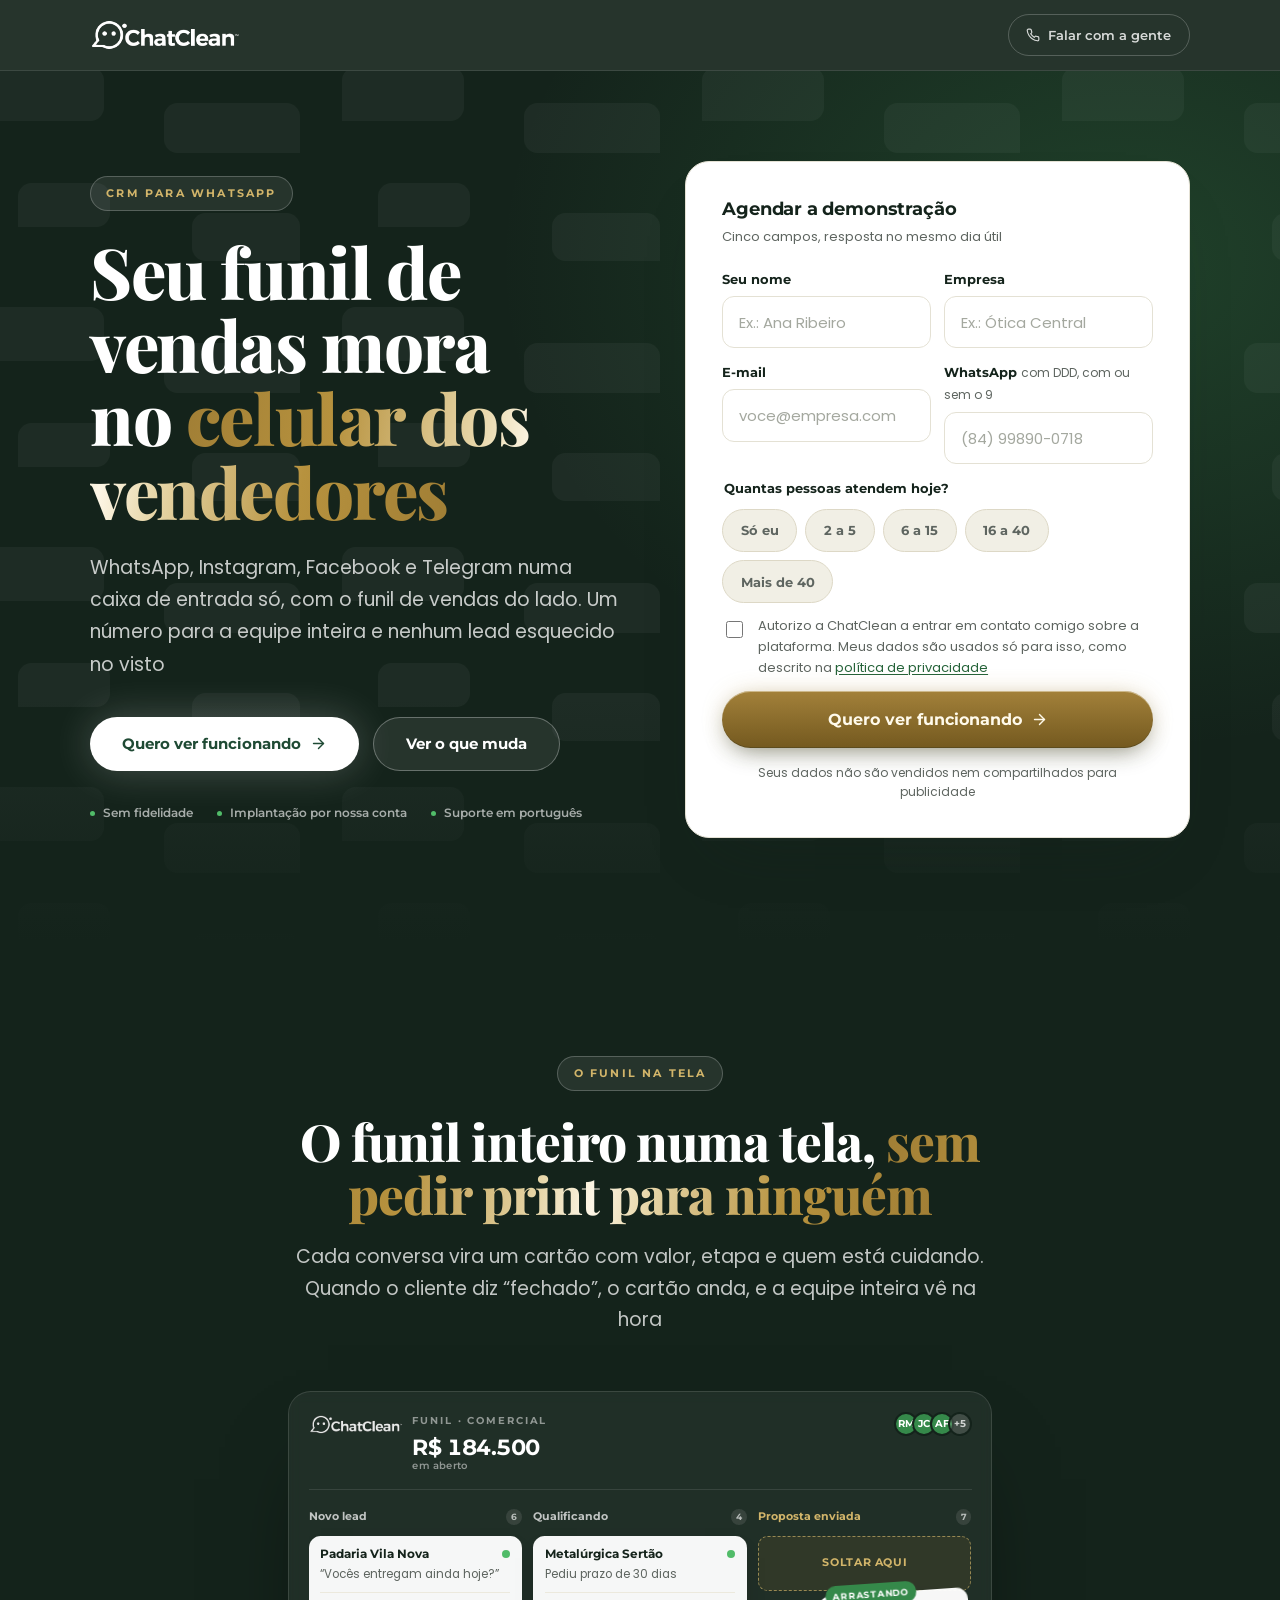
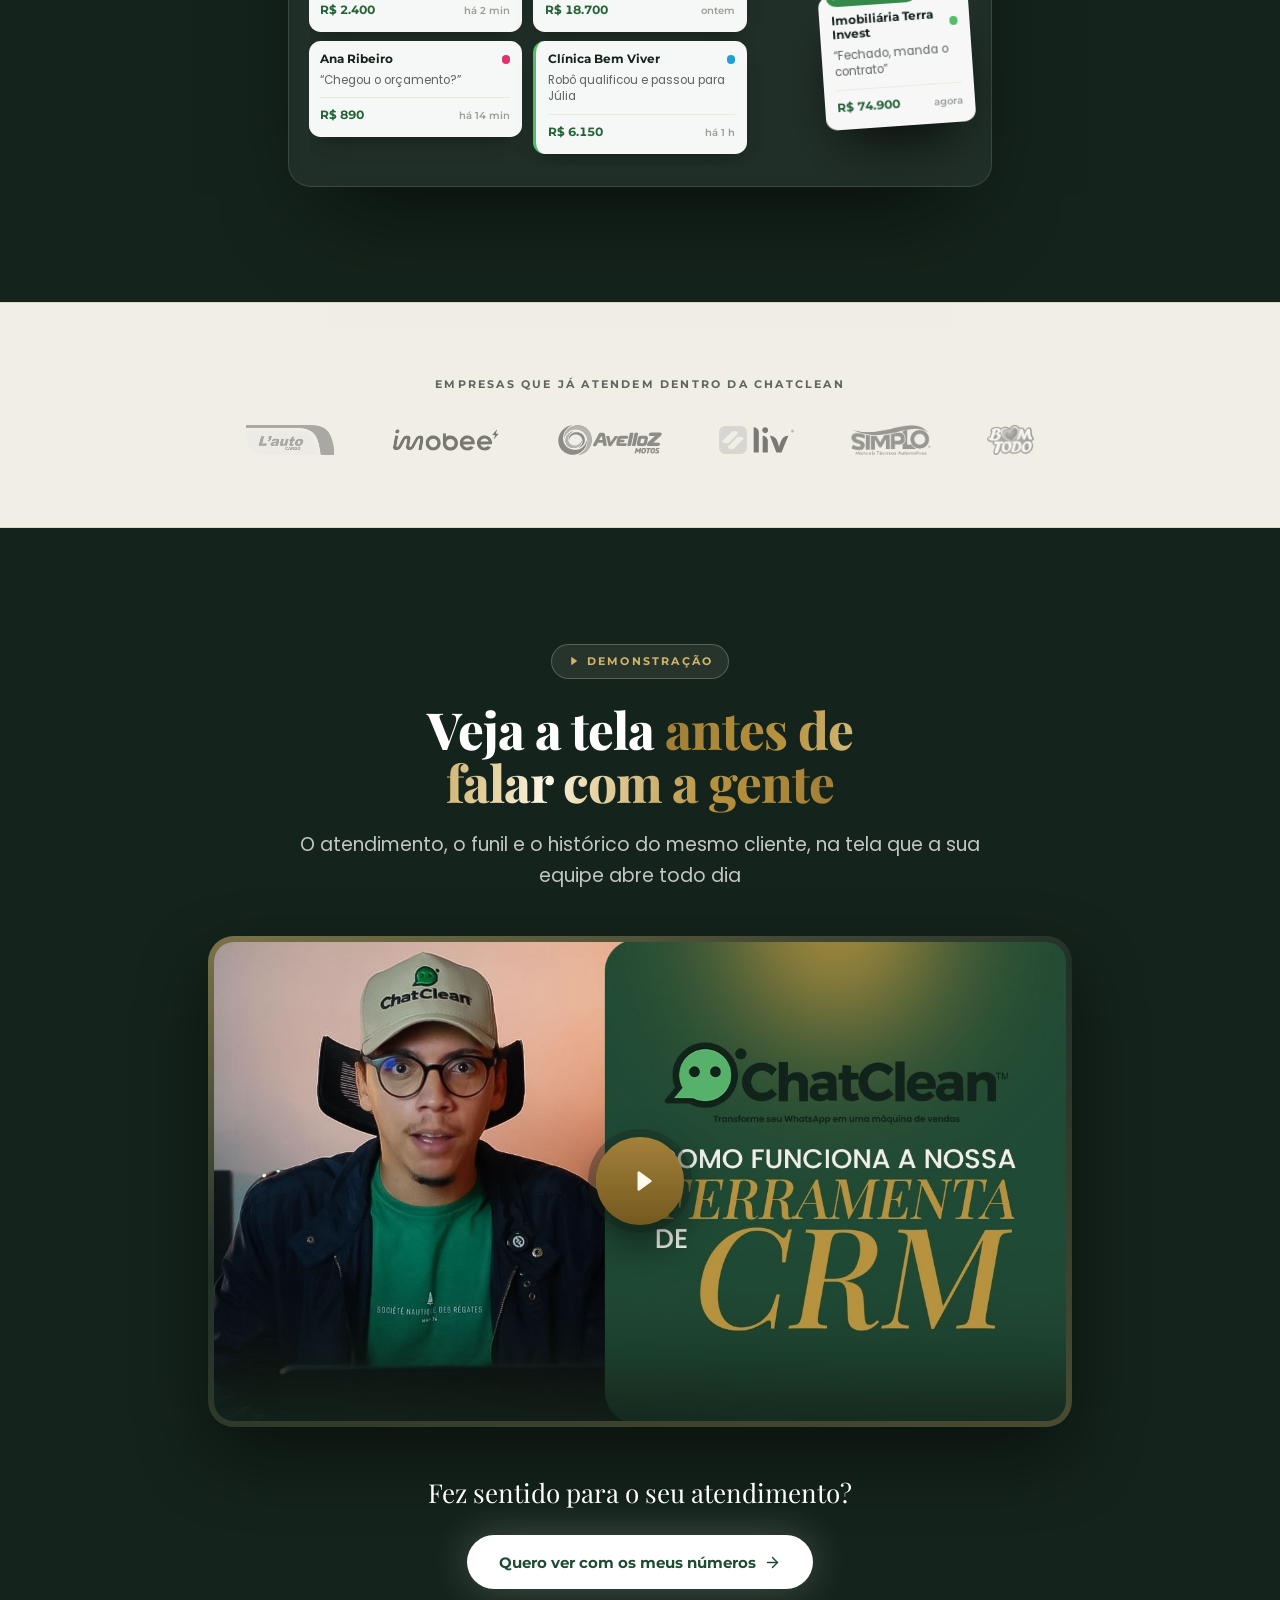
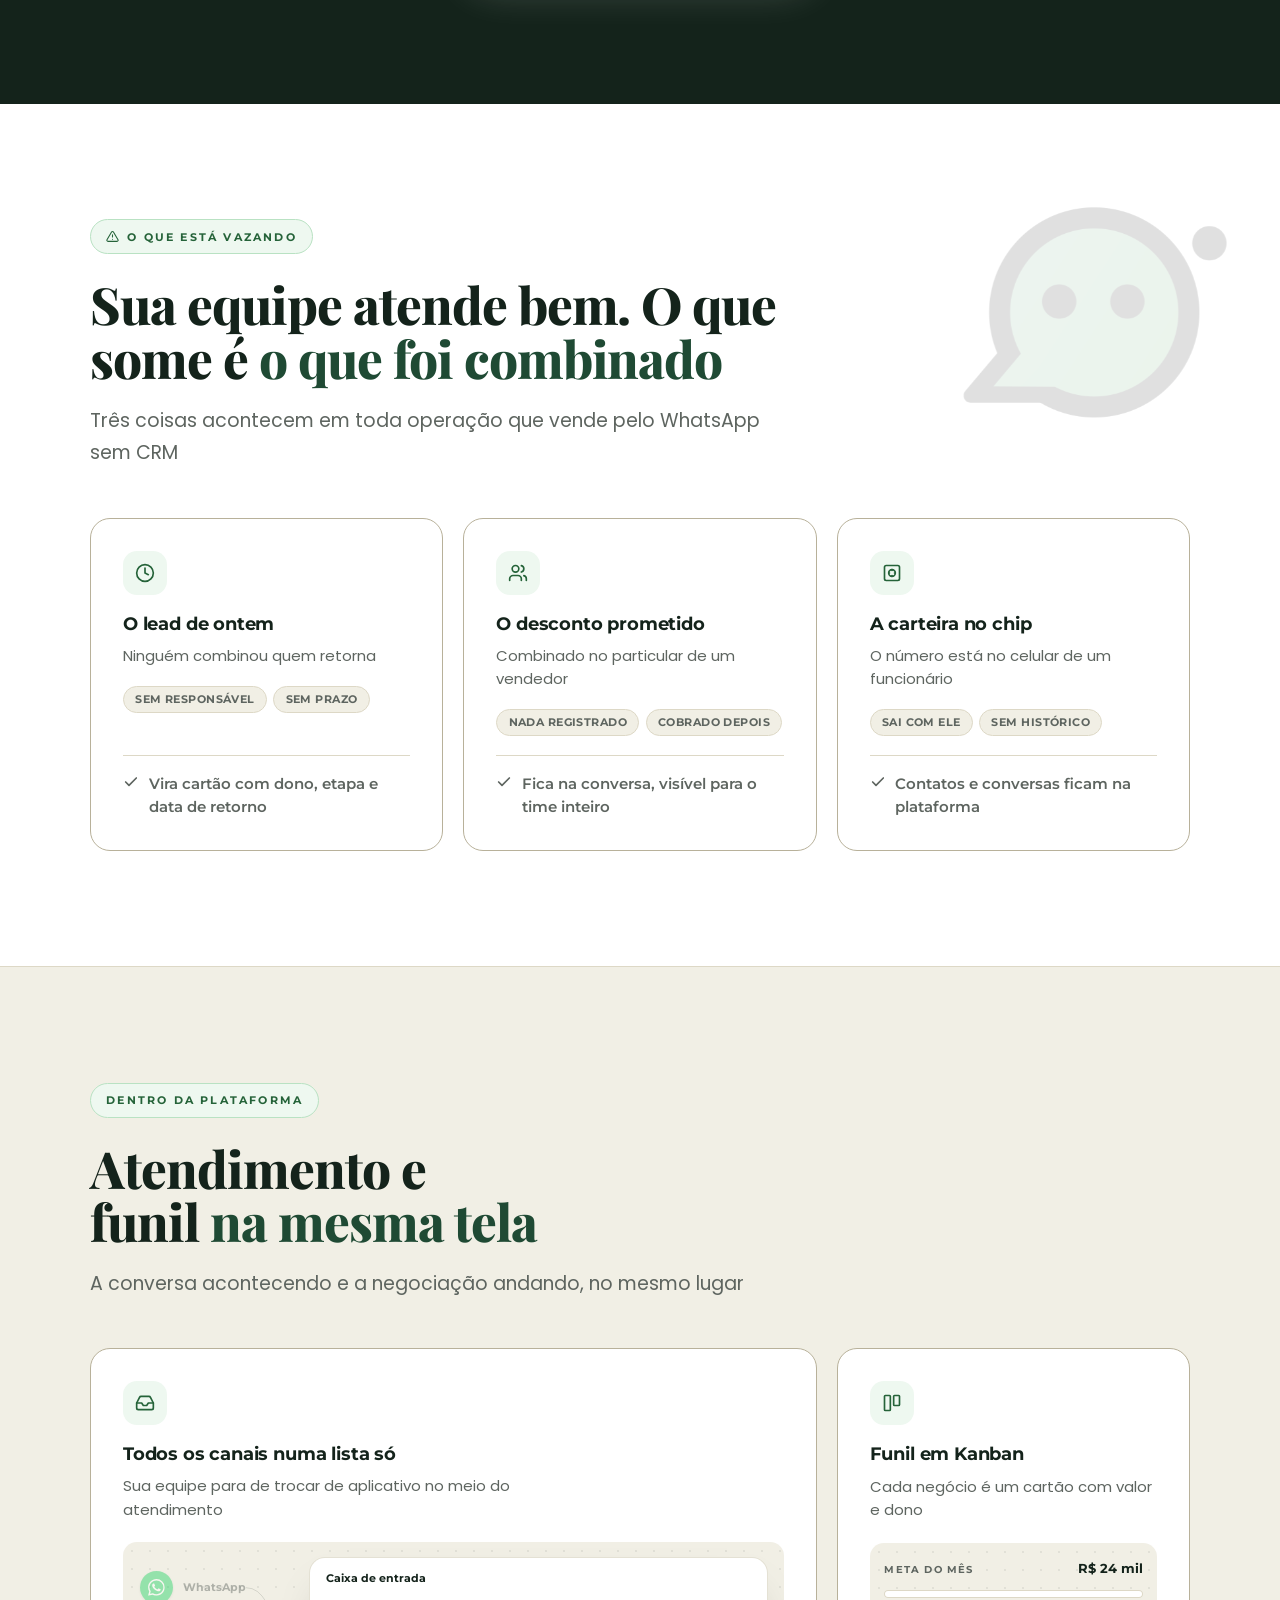
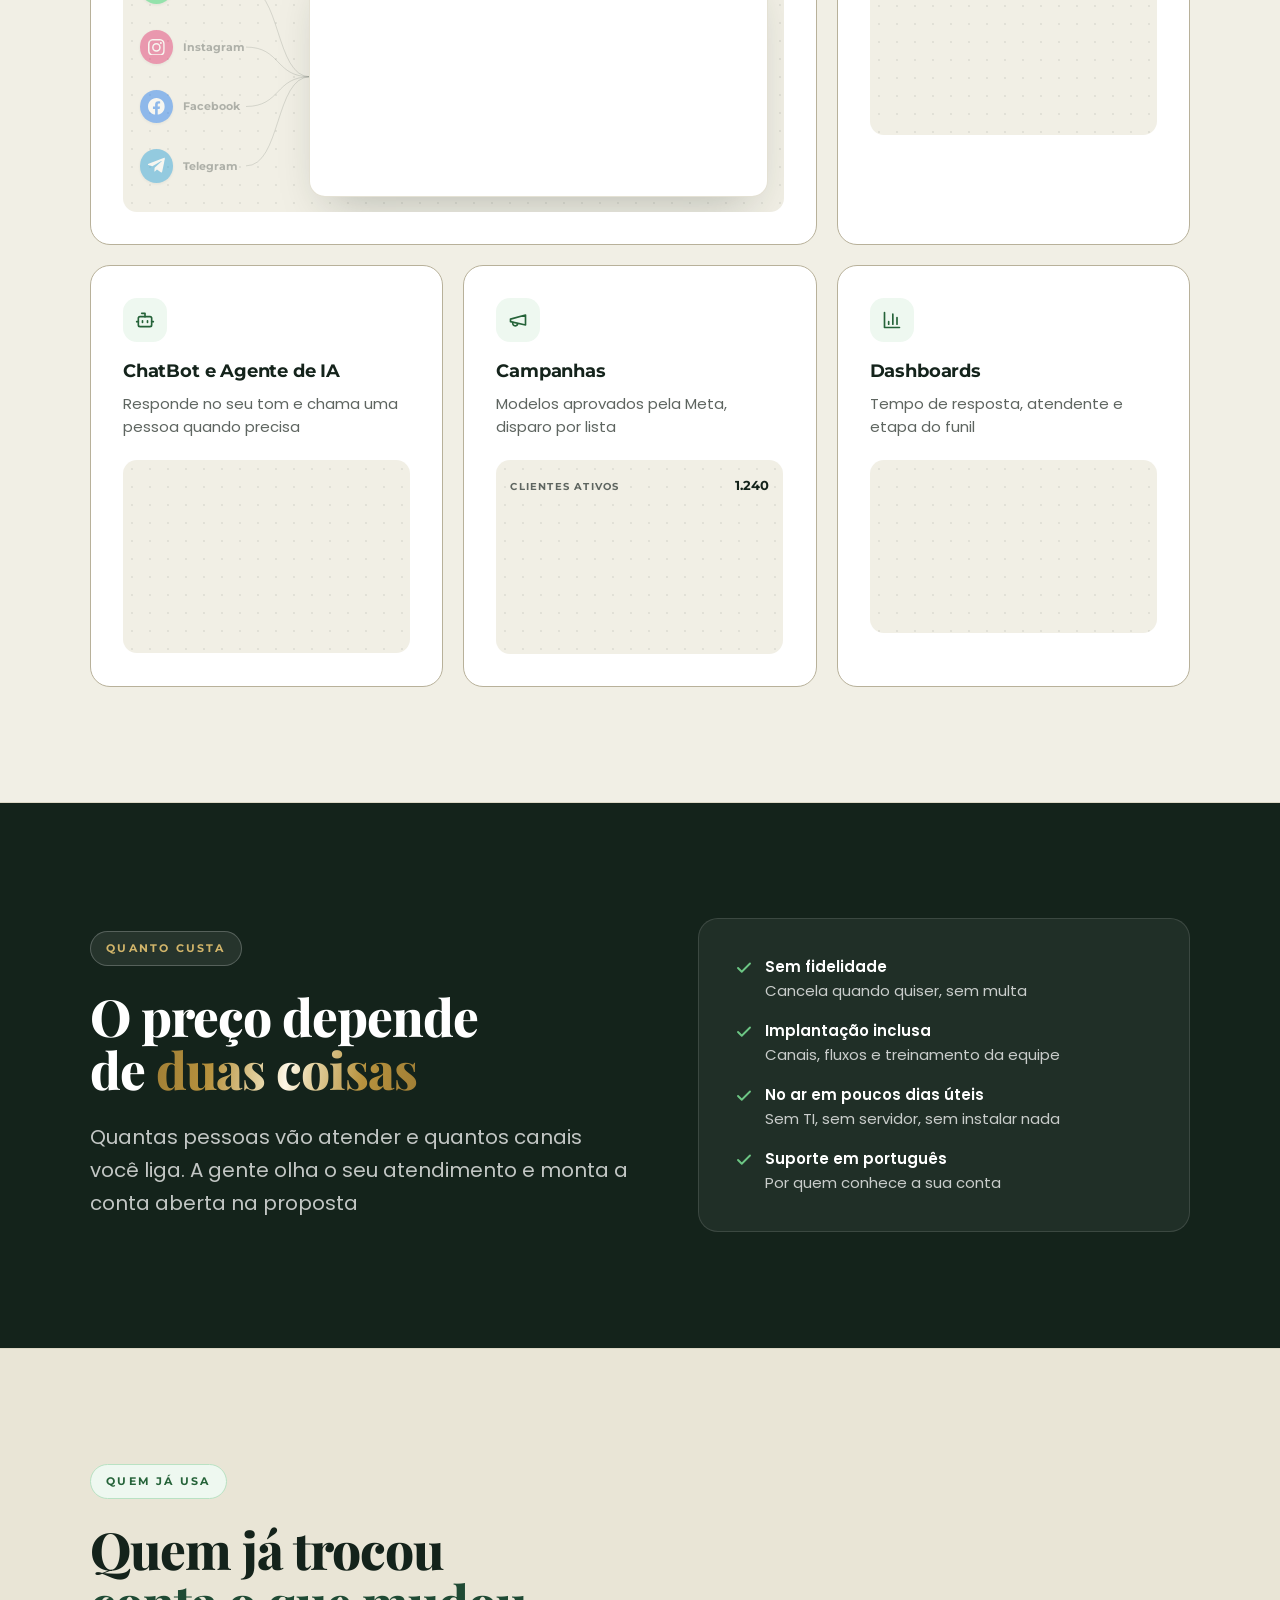
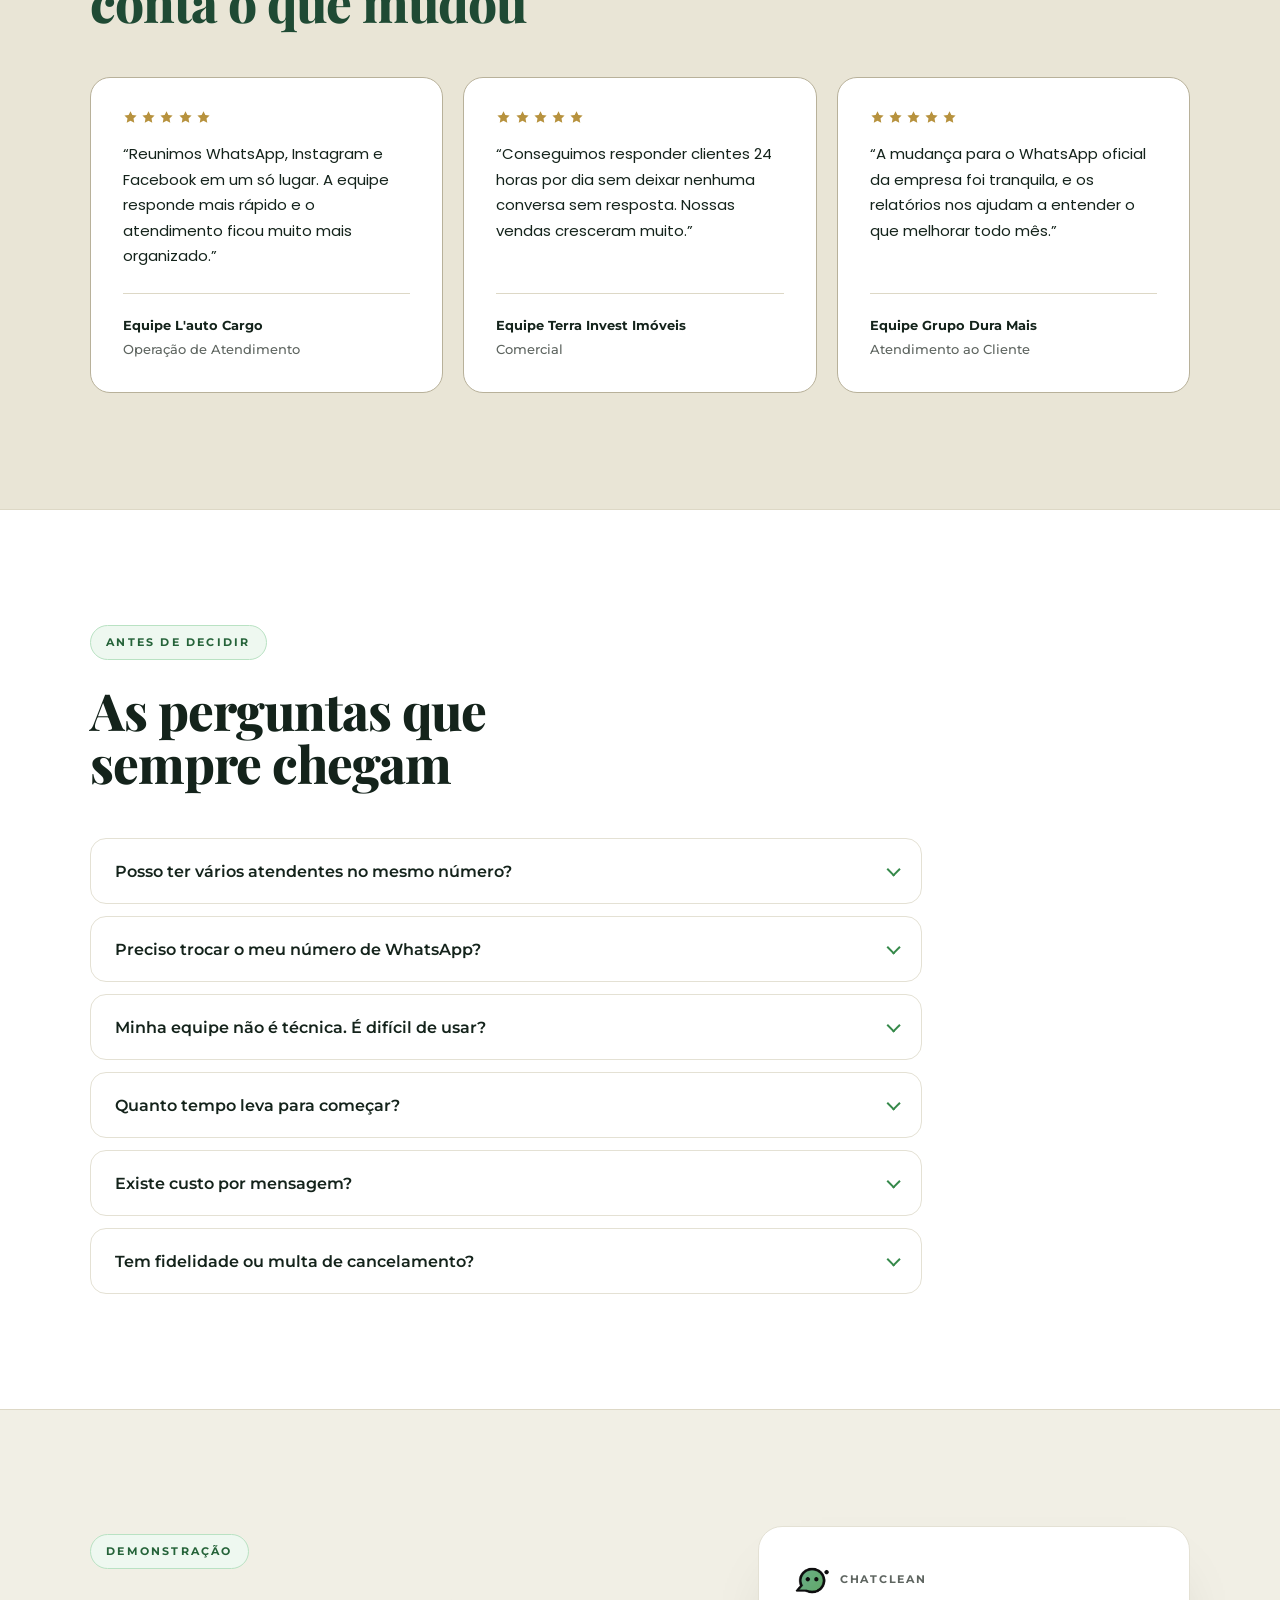
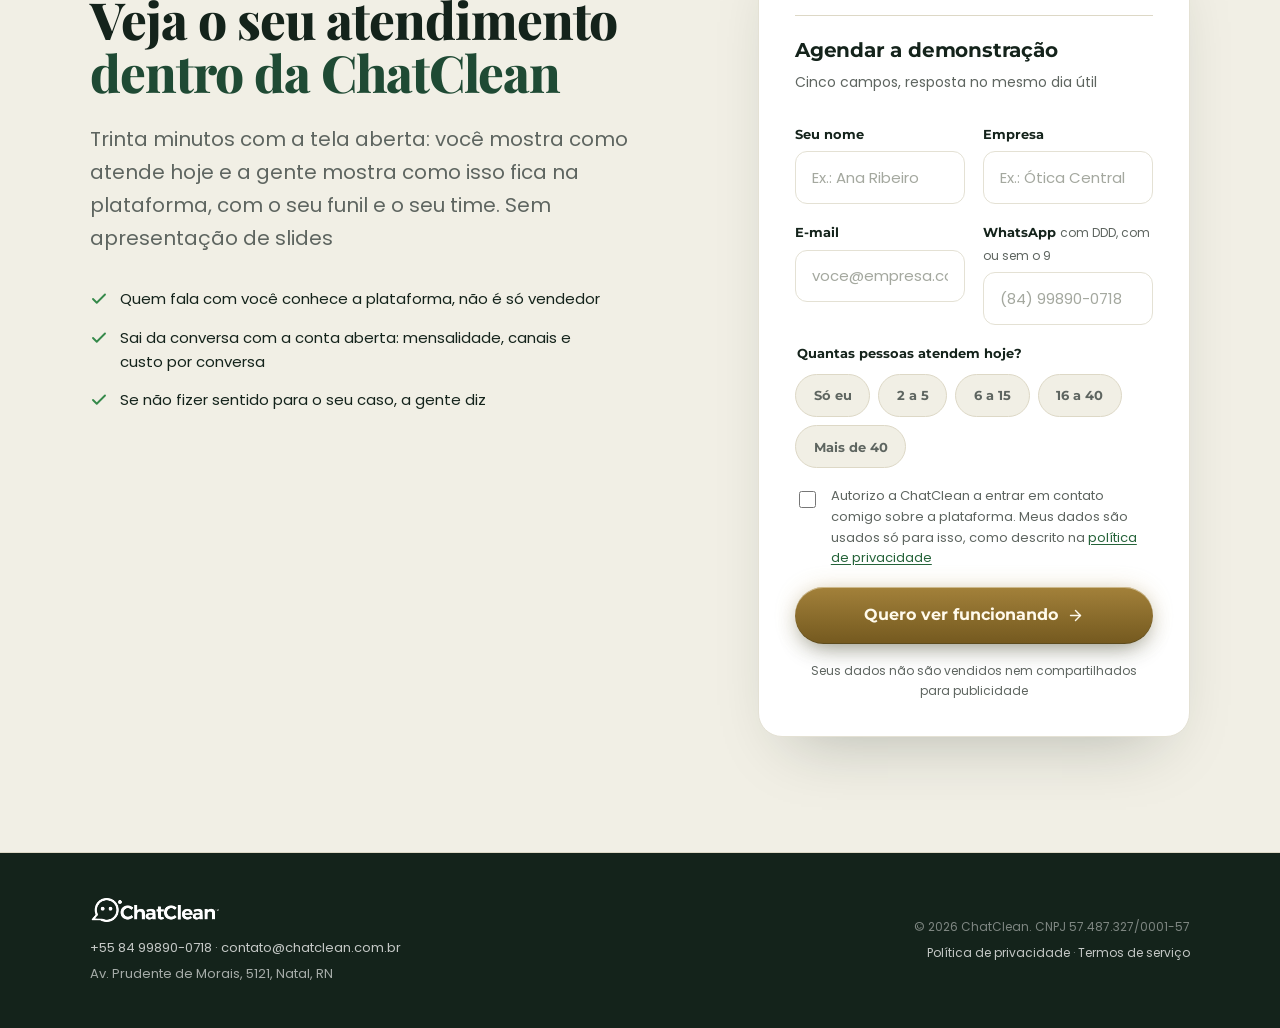
==== commit c3af72e5: "feat(crm): formulário no hero e o quadro do funil numa seção própria O mesmo movimento da landing de" ====
--- a/index.html
+++ b/index.html
@@ -119,9 +119,11 @@
 
     <main>
       <!-- =====================================================
-           HERO — a tese da página é o funil. O que um CRM faz
-           não se explica: se mostra. O quadro da direita é o
-           produto, com o cartão no ar entre duas etapas.
+           HERO — o título nomeia a dor (o funil mora no celular
+           dos vendedores) e o formulário, do lado, é o caminho.
+           O quadro do funil, que morava aqui, desceu para a seção
+           logo abaixo (`#o-funil`): é a resposta ao título, e
+           ganhou a largura toda para isso.
            ===================================================== -->
       <section class="hero">
         <div class="envelope hero__interno">
@@ -154,16 +156,115 @@
             </ul>
           </div>
 
-          <!-- ELEMENTO DE ASSINATURA -------------------------
-               O quadro do funil, em HTML e CSS. Não é imagem:
-               as colunas, os cartões e o total são texto, e o
-               cartão no ar flutua em laço sobre a vaga
-               pontilhada em latão.
-
-               Os nomes e valores são de exemplo: é uma
-               ilustração da tela, não dado de cliente.
-               ------------------------------------------------ -->
-          <div class="hero__quadro entra entra--4" role="img"
+          <!-- O formulário já na primeira dobra, como na landing de API.
+               O MESMO formulário continua no fim da página (`#quero-ver`):
+               quem chega decidido pede aqui, quem precisa ler antes pede
+               lá. Os dois enviam para o mesmo lugar, e `formulario.js`
+               liga os dois.
+
+               OS IDS LEVAM O PREFIXO `crm-hero-`: id repete na página
+               inteira, e o formulário do fim já usa `crm-`. Dois campos com
+               o mesmo id fazem o `label` do segundo focar o input do
+               primeiro, do outro lado da página. -->
+          <div class="hero__pedido entra entra--4">
+            <form class="formulario formulario--hero" data-landing="crm" novalidate>
+              <h3 class="formulario__titulo">Agendar a demonstração</h3>
+              <p class="formulario__nota">Cinco campos, resposta no mesmo dia útil</p>
+
+              <div class="campos campos--duplo">
+                <div class="campo">
+                  <label for="crm-hero-nome">Seu nome</label>
+                  <input id="crm-hero-nome" name="nome" type="text" autocomplete="name" placeholder="Ex.: Ana Ribeiro" maxlength="120" required aria-describedby="crm-hero-erro-nome" />
+                  <span class="campo__erro" id="crm-hero-erro-nome" data-erro="nome"></span>
+                </div>
+
+                <div class="campo">
+                  <label for="crm-hero-empresa">Empresa</label>
+                  <input id="crm-hero-empresa" name="empresa" type="text" autocomplete="organization" placeholder="Ex.: Ótica Central" maxlength="120" required aria-describedby="crm-hero-erro-empresa" />
+                  <span class="campo__erro" id="crm-hero-erro-empresa" data-erro="empresa"></span>
+                </div>
+
+                <div class="campo">
+                  <label for="crm-hero-email">E-mail</label>
+                  <input id="crm-hero-email" name="email" type="email" autocomplete="email" placeholder="voce@empresa.com" maxlength="160" required aria-describedby="crm-hero-erro-email" />
+                  <span class="campo__erro" id="crm-hero-erro-email" data-erro="email"></span>
+                </div>
+
+                <div class="campo">
+                  <label for="crm-hero-whats">WhatsApp <span class="campo__dica">com DDD, com ou sem o 9</span></label>
+                  <input id="crm-hero-whats" name="telefone" type="tel" inputmode="numeric" autocomplete="tel" placeholder="(84) 99890-0718" maxlength="16" required aria-describedby="crm-hero-erro-telefone" />
+                  <span class="campo__erro" id="crm-hero-erro-telefone" data-erro="telefone"></span>
+                </div>
+
+                <fieldset class="pilulas">
+                  <legend>Quantas pessoas atendem hoje?</legend>
+                  <div class="pilulas__opcoes">
+                    <label class="pilula"><input type="radio" name="atendentes" value="so-eu" required /><span>Só eu</span></label>
+                    <label class="pilula"><input type="radio" name="atendentes" value="2-5" required /><span>2 a 5</span></label>
+                    <label class="pilula"><input type="radio" name="atendentes" value="6-15" required /><span>6 a 15</span></label>
+                    <label class="pilula"><input type="radio" name="atendentes" value="16-40" required /><span>16 a 40</span></label>
+                    <label class="pilula"><input type="radio" name="atendentes" value="40+" required /><span>Mais de 40</span></label>
+                  </div>
+                  <span class="campo__erro" data-erro="atendentes"></span>
+                </fieldset>
+
+                <label class="aceite" for="crm-hero-aceite">
+                  <input id="crm-hero-aceite" name="aceite" type="checkbox" required aria-describedby="crm-hero-erro-aceite" />
+                  <span>
+                    Autorizo a ChatClean a entrar em contato comigo sobre a
+                    plataforma. Meus dados são usados só para isso, como descrito na
+                    <a href="https://chatclean.com.br/politica-de-privacidade" target="_blank" rel="noopener noreferrer">política de privacidade</a>
+                    <span class="campo__erro" id="crm-hero-erro-aceite" data-erro="aceite"></span>
+                  </span>
+                </label>
+
+                <!-- CAMPO-ISCA, igual ao do formulário do fim: fora da tela e
+                     fora da ordem de tabulação. Robô preenche, o servidor
+                     descarta sem dizer por quê. NÃO use `display: none`. -->
+                <div class="isca" aria-hidden="true">
+                  <label for="crm-hero-site">Site</label>
+                  <input id="crm-hero-site" name="site" type="text" tabindex="-1" autocomplete="off" />
+                </div>
+
+                <div class="campo-de-envio">
+                  <button class="botao botao--latao botao--largo" type="submit">
+                    Quero ver funcionando
+                    <svg class="botao__seta" aria-hidden="true" width="17" height="17"><use href="#i-seta" /></svg>
+                  </button>
+                </div>
+              </div>
+
+              <p class="recado" data-recado role="status" hidden></p>
+
+              <p class="formulario__rodape">
+                Seus dados não são vendidos nem compartilhados para publicidade
+              </p>
+            </form>
+          </div>
+        </div>
+      </section>
+
+      <!-- =====================================================
+           O QUADRO DO FUNIL — a assinatura da página. Morava no
+           hero e desceu para cá quando o formulário subiu para a
+           primeira dobra, como na landing de API. É a resposta ao
+           título do hero: o funil que morava no celular, agora numa
+           tela que todo mundo vê. Fundo noite, o mesmo do hero, para
+           o quadro (desenhado para fundo escuro) continuar em casa.
+           ===================================================== -->
+      <section class="secao secao--noite" id="o-funil">
+        <div class="envelope">
+          <div class="titulo-de-secao centralizado">
+            <span class="etiqueta etiqueta--noite">O funil na tela</span>
+            <h2>O funil inteiro numa tela, <span class="latao">sem pedir print para ninguém</span></h2>
+            <p class="linha-de-apoio">
+              Cada conversa vira um cartão com valor, etapa e quem está cuidando.
+              Quando o cliente diz “fechado”, o cartão anda, e a equipe inteira
+              vê na hora
+            </p>
+          </div>
+
+          <div class="quadro-do-funil" role="img"
                aria-label="Ilustração do funil de vendas da ChatClean: colunas Novo lead, Qualificando e Proposta enviada, com cartões de negociação e o total de R$ 184.500 em aberto.">
             <div class="funil">
               <div class="funil__topo">
--- a/base.css
+++ b/base.css
@@ -107,9 +107,15 @@
 /* A regra acima é forte o bastante para atropelar o `display:
    none` que o navegador dá a `[hidden]` — e a folha de ícones
    do topo da página é um `<svg hidden>`. Sem esta linha ela
-   vira um bloco branco de 150px antes do cabeçalho. */
+   vira um bloco branco de 150px antes do cabeçalho.
+
+   Com `!important` de propósito: `hidden` no HTML é uma decisão,
+   e nenhuma regra de display desta folha pode desfazê-la. Sem
+   isso, `.recado { display: block }`, que vem depois com a mesma
+   força, ganhava do atributo, e o recado vazio dos formulários
+   aparecia como uma caixa creme embaixo do botão de envio. */
 [hidden] {
-  display: none;
+  display: none !important;
 }
 
 img {
@@ -480,6 +486,9 @@
   border: 1px solid rgba(255, 255, 255, 0.22);
   border-radius: var(--raio-pilula);
   padding: 0.55rem 1.1rem;
+  /* Pílula não quebra linha: em 375px o cabeçalho apertava o botão e
+     "Falar com a gente" virava duas linhas dentro da pílula. */
+  white-space: nowrap;
   transition: border-color 0.25s ease, color 0.25s ease;
 }
 
@@ -554,11 +563,12 @@
 }
 
 /* Item de grade nasce com `min-width: auto`, e isso é a largura
-   de min-content do conteúdo — no celular, a soma das colunas
-   do quadro do funil. Sem este zero o quadro empurrava a PÁGINA
-   INTEIRA para ~520px: o texto da hero saía cortado na direita
-   e o cabeçalho junto. Com ele, quem rola é só o quadro, que já
-   tem `overflow-x: auto`. */
+   de min-content do conteúdo. Quando o quadro do funil morava
+   aqui, no celular isso era a soma das colunas dele, e sem este
+   zero ele empurrava a PÁGINA INTEIRA para ~520px: o texto do
+   hero saía cortado na direita e o cabeçalho junto. O quadro
+   desceu para a seção seguinte, mas o zero fica: é o que impede
+   qualquer conteúdo largo de fazer o mesmo com o formulário. */
 .hero__interno > * {
   min-width: 0;
 }
@@ -614,6 +624,59 @@
   height: 5px;
   border-radius: 50%;
   background: var(--verde);
+}
+
+/* ----- O formulário no hero, nas duas landings ---------------
+   Quem chega decidido não deveria rolar a página inteira para
+   pedir. O cartão é o MESMO `.formulario` do fim, com a mesma
+   marcação e o mesmo script: o que muda é a escala, apertada
+   para caber na primeira dobra ao lado do título.
+
+   A sombra é a da ilustração que morava nessa coluna: escura
+   embaixo, com o halo verde. É o que faz o cartão branco sentar
+   no verde-noite em vez de flutuar sobre ele. */
+.hero__pedido {
+  position: relative;
+}
+
+.formulario--hero {
+  position: relative;
+  overflow: hidden;
+  padding: clamp(1.35rem, 2.4vw, 1.85rem);
+  border-radius: 22px;
+  border-color: rgba(255, 255, 255, 0.28);
+  box-shadow:
+    0 44px 80px -32px rgba(0, 0, 0, 0.72),
+    0 0 64px -22px rgba(81, 188, 105, 0.38);
+}
+
+.formulario--hero .formulario__titulo {
+  font-size: 1.125rem;
+}
+
+.formulario--hero .formulario__nota {
+  margin-top: 0.3rem;
+  font-size: 0.8125rem;
+}
+
+/* Seis ou sete perguntas na primeira dobra pedem menos ar entre
+   elas do que o formulário do fim, que tem a página para si. */
+.formulario--hero .campos {
+  gap: 0.8rem;
+  margin-top: 1.2rem;
+}
+
+.formulario--hero .formulario__rodape {
+  margin-top: 0.9rem;
+  font-size: 0.75rem;
+}
+
+/* No celular o cartão vem depois do texto e antes de tudo: sem
+   este respiro ele encosta nas provas do hero. */
+@media (max-width: 999px) {
+  .hero__pedido {
+    margin-top: 0.5rem;
+  }
 }
 
 /* ----- Fecho: a promessa ao lado do formulário -------------
--- a/cenas.css
+++ b/cenas.css
@@ -931,10 +931,11 @@
 }
 
 /* ----- Cena: os dados ficam com você ---------------------------
-   Duas colunas: o aparelho, de onde os dados saem; a plataforma,
-   para onde vão. Cada item some de um lado (`data-some-em`) e
-   aparece do outro (`data-surge-em`) no mesmo passo: a mudança de
-   endereço É a cena. No fim, o cadeado. */
+   Duas colunas, o celular e a plataforma, e cada item acende NAS
+   DUAS no mesmo passo: com a coexistência da API Oficial o número
+   segue no celular e na plataforma. Já foi "sai de um, entra no
+   outro", e contava a história errada. No fim, o elo entre os
+   dois. */
 .palco--cofre {
   display: grid;
   grid-template-columns: 1fr 1fr;
@@ -951,8 +952,8 @@
 }
 
 .cofre__lado--aparelho {
-  background: rgba(20, 35, 27, 0.06);
-  border: 1px dashed rgba(20, 35, 27, 0.25);
+  background: var(--branco);
+  box-shadow: 0 1px 2px rgba(20, 35, 27, 0.06);
 }
 
 .cofre__lado--plataforma {
@@ -978,36 +979,43 @@
   background: var(--creme);
 }
 
-.cofre__lado--plataforma .cofre__item {
+.cofre__lado .cofre__item {
   background: var(--verde-lavado);
   color: var(--verde-texto);
 }
 
-/* No aparelho os itens começam visíveis e SOMEM (o motor só liga
-   `data-visivel` entre `surge-em` e `some-em`): nascem no passo 0
-   e saem cada um no seu passo. Na plataforma, entram vindos da
-   esquerda, de onde saíram. */
+/* Os dois lados entram um para o outro: o celular vindo da direita,
+   a plataforma vindo da esquerda. Encontro, e não mudança. */
+.palco--cofre .cofre__lado--aparelho .cofre__item[data-surge-em] {
+  transform: translateX(8px);
+}
+
 .palco--cofre .cofre__lado--plataforma .cofre__item[data-surge-em] {
-  transform: translateX(-12px);
-}
-
-.palco--cofre .cofre__lado--plataforma .cofre__item[data-visivel] {
+  transform: translateX(-8px);
+}
+
+.palco--cofre .cofre__item[data-visivel] {
   transform: none;
 }
 
-/* O cadeado fecha no último passo: o resultado da cena. */
-.cofre__cadeado {
+/* O elo entre os dois, no último passo: o resultado da cena. Ocupa
+   as duas colunas porque é sobre as duas. */
+.cofre__coexistencia {
+  grid-column: 1 / -1;
   display: flex;
   align-items: center;
-  gap: 0.4rem;
-  margin-top: 0.15rem;
+  gap: 0.45rem;
+  padding: 0.5rem 0.7rem;
+  border-radius: var(--raio-pilula);
+  background: var(--verde-noite);
   font-family: var(--fonte-util);
   font-size: 0.625rem;
   font-weight: 700;
-  color: var(--verde-medio);
-}
-
-.cofre__cadeado svg {
+  color: var(--verde-claro);
+}
+
+.cofre__coexistencia svg {
+  flex: 0 0 auto;
   width: 0.85rem;
   height: 0.85rem;
 }
--- a/estilo-crm.css
+++ b/estilo-crm.css
@@ -1,10 +1,11 @@
 /* ============================================================
    Landing page — CRM para WhatsApp
    ------------------------------------------------------------
-   A assinatura desta página é o QUADRO DO FUNIL na hero: um
-   Kanban de verdade em HTML e CSS, com um cartão no ar entre
-   duas etapas. O que um CRM faz não se explica em texto — se
-   mostra.
+   A assinatura desta página é o QUADRO DO FUNIL, na seção logo
+   abaixo do hero (`#o-funil`): um Kanban de verdade em HTML e
+   CSS, com um cartão no ar entre duas etapas. O que um CRM faz
+   não se explica em texto — se mostra. Ele morava no hero e
+   desceu quando o formulário subiu para a primeira dobra.
 
    A casca da hero e do fecho mora em `base.css`, compartilhada
    com a outra landing. Aqui fica só o que é desta página.
@@ -13,9 +14,15 @@
 /* ----- ASSINATURA: o quadro do funil -----------------------
    O quadro tem a própria escala tipográfica: `font-size` com
    clamp aqui, e tudo dentro em `em`. Assim ele encolhe como
-   uma peça só, sem uma dúzia de pontos de quebra. */
-.hero__quadro {
+   uma peça só, sem uma dúzia de pontos de quebra.
+
+   Centrado e com a largura da coluna de onde veio (o hero), para
+   as três colunas não esticarem numa seção de largura inteira:
+   ficha larga demais deixa de parecer cartão de Kanban. */
+.quadro-do-funil {
   position: relative;
+  max-width: 44rem;
+  margin: clamp(2.5rem, 5vw, 3.5rem) auto 0;
   font-size: clamp(0.7rem, 1.6vw, 0.8125rem);
 }
 
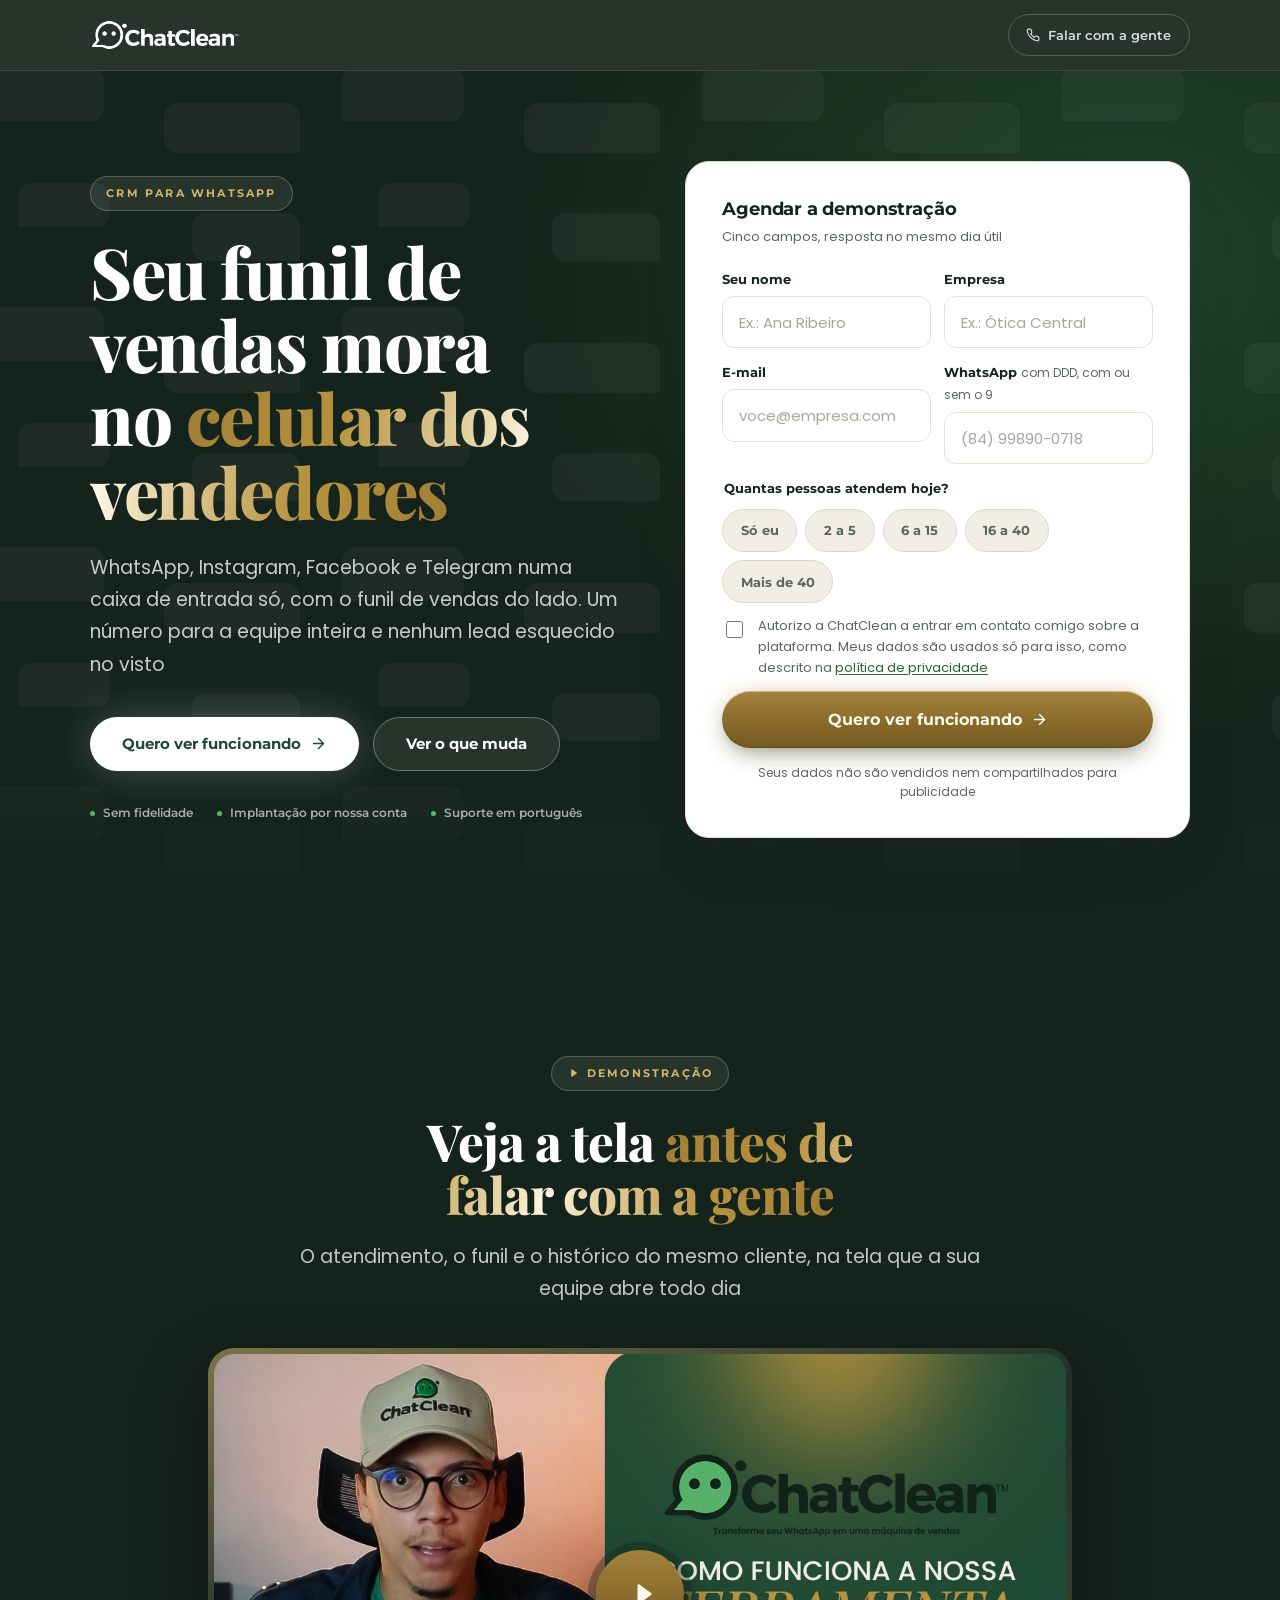
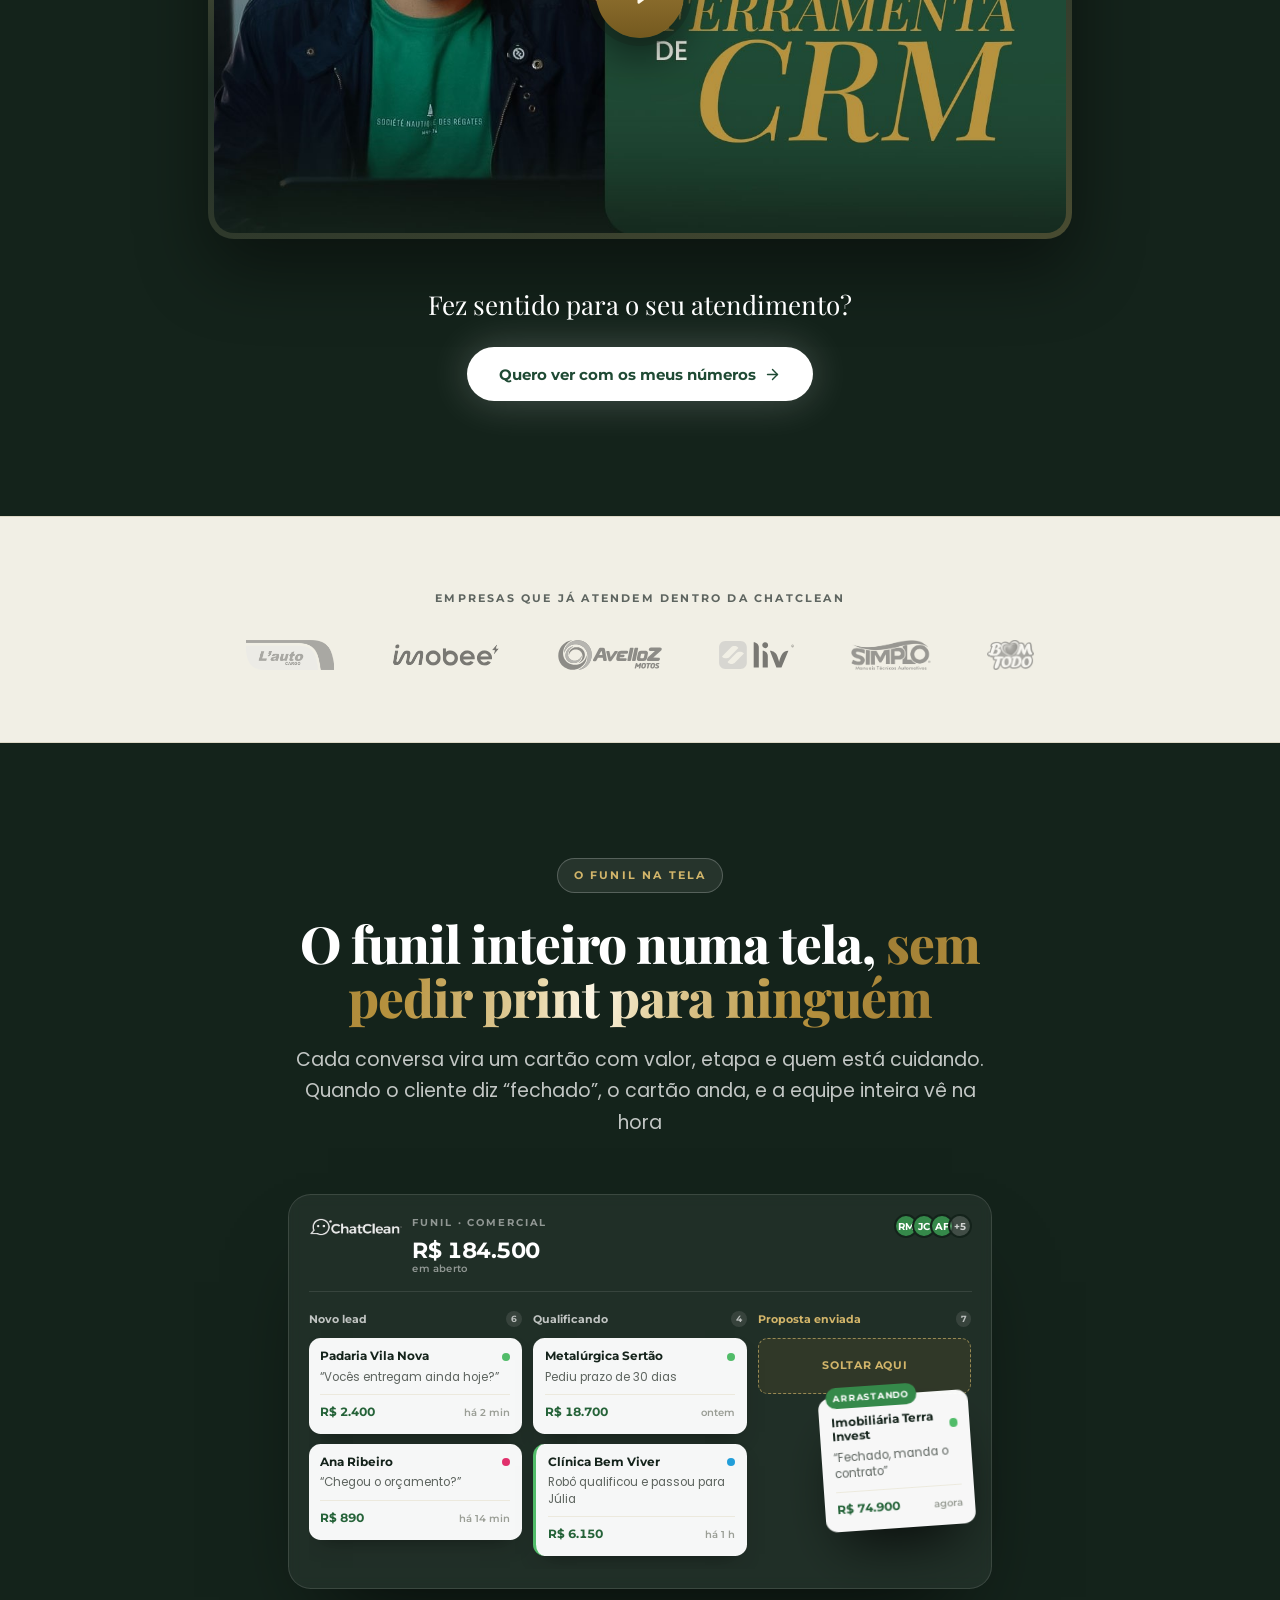
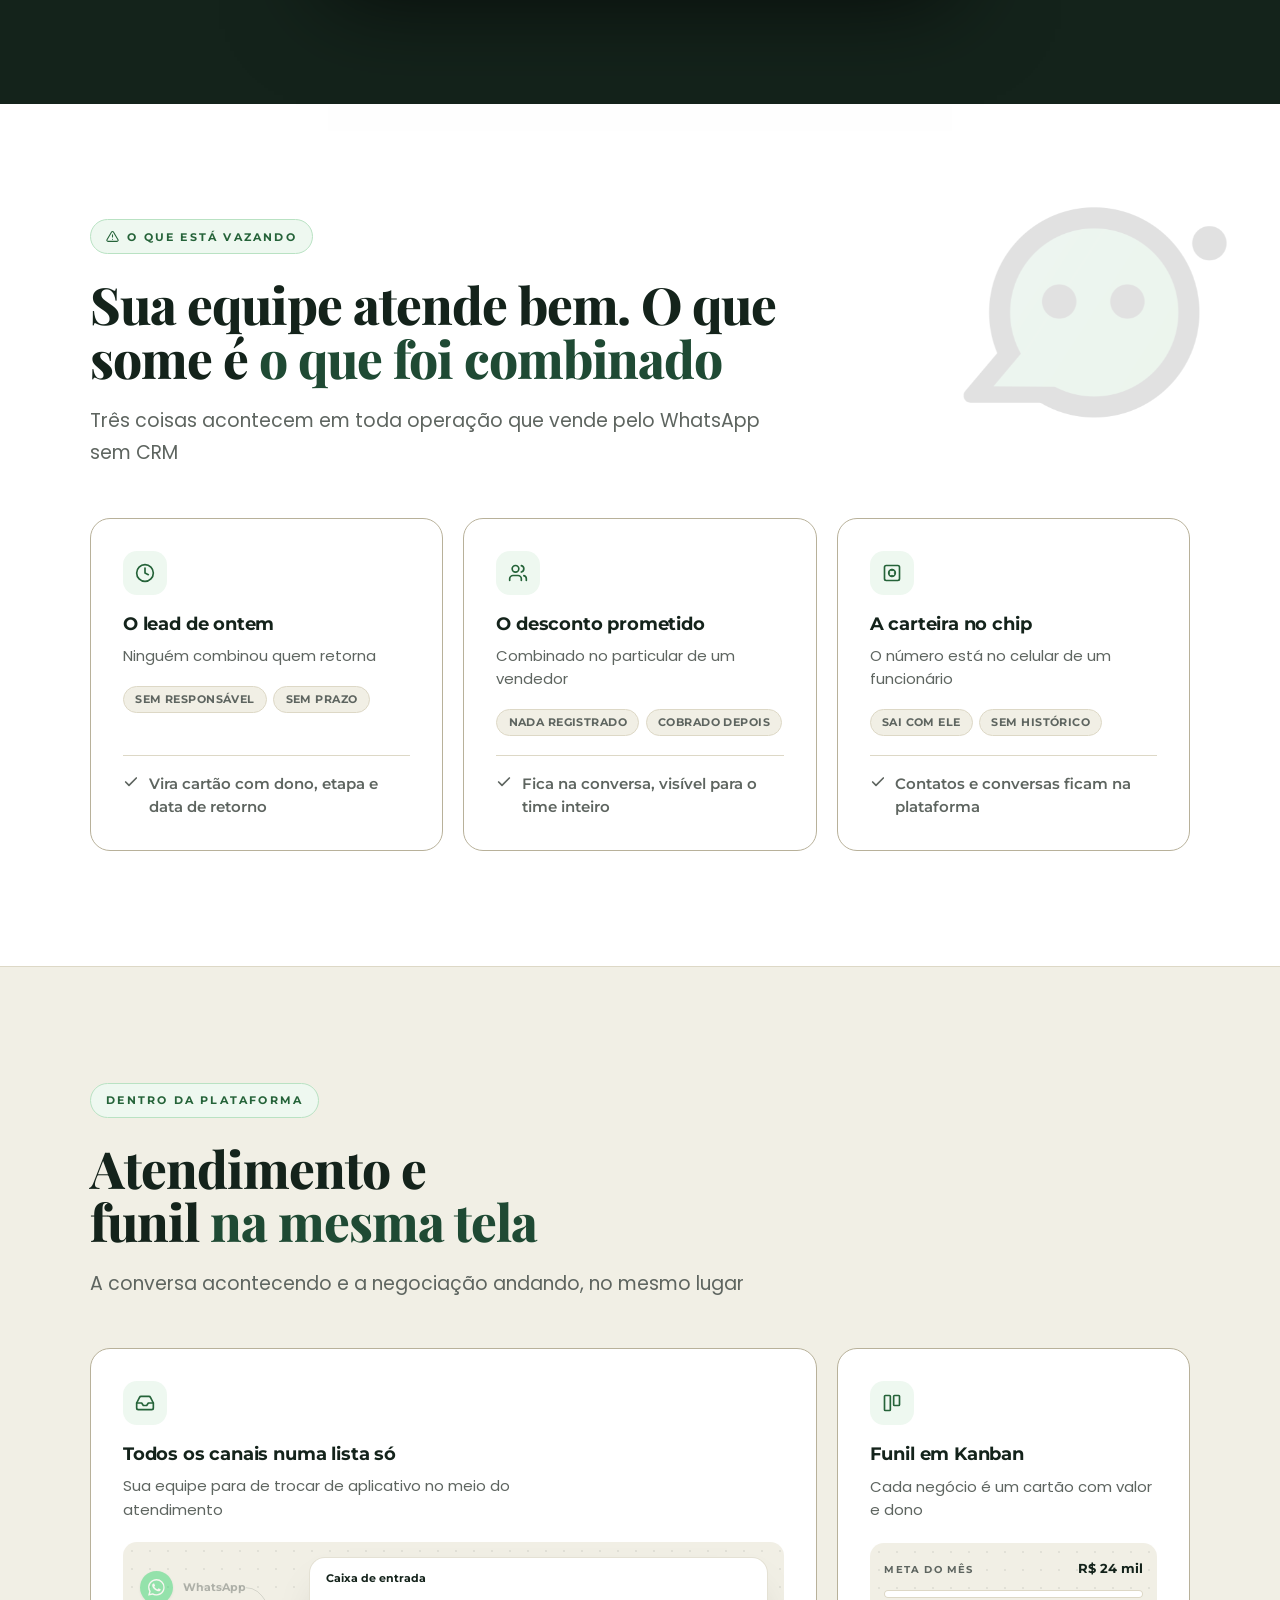
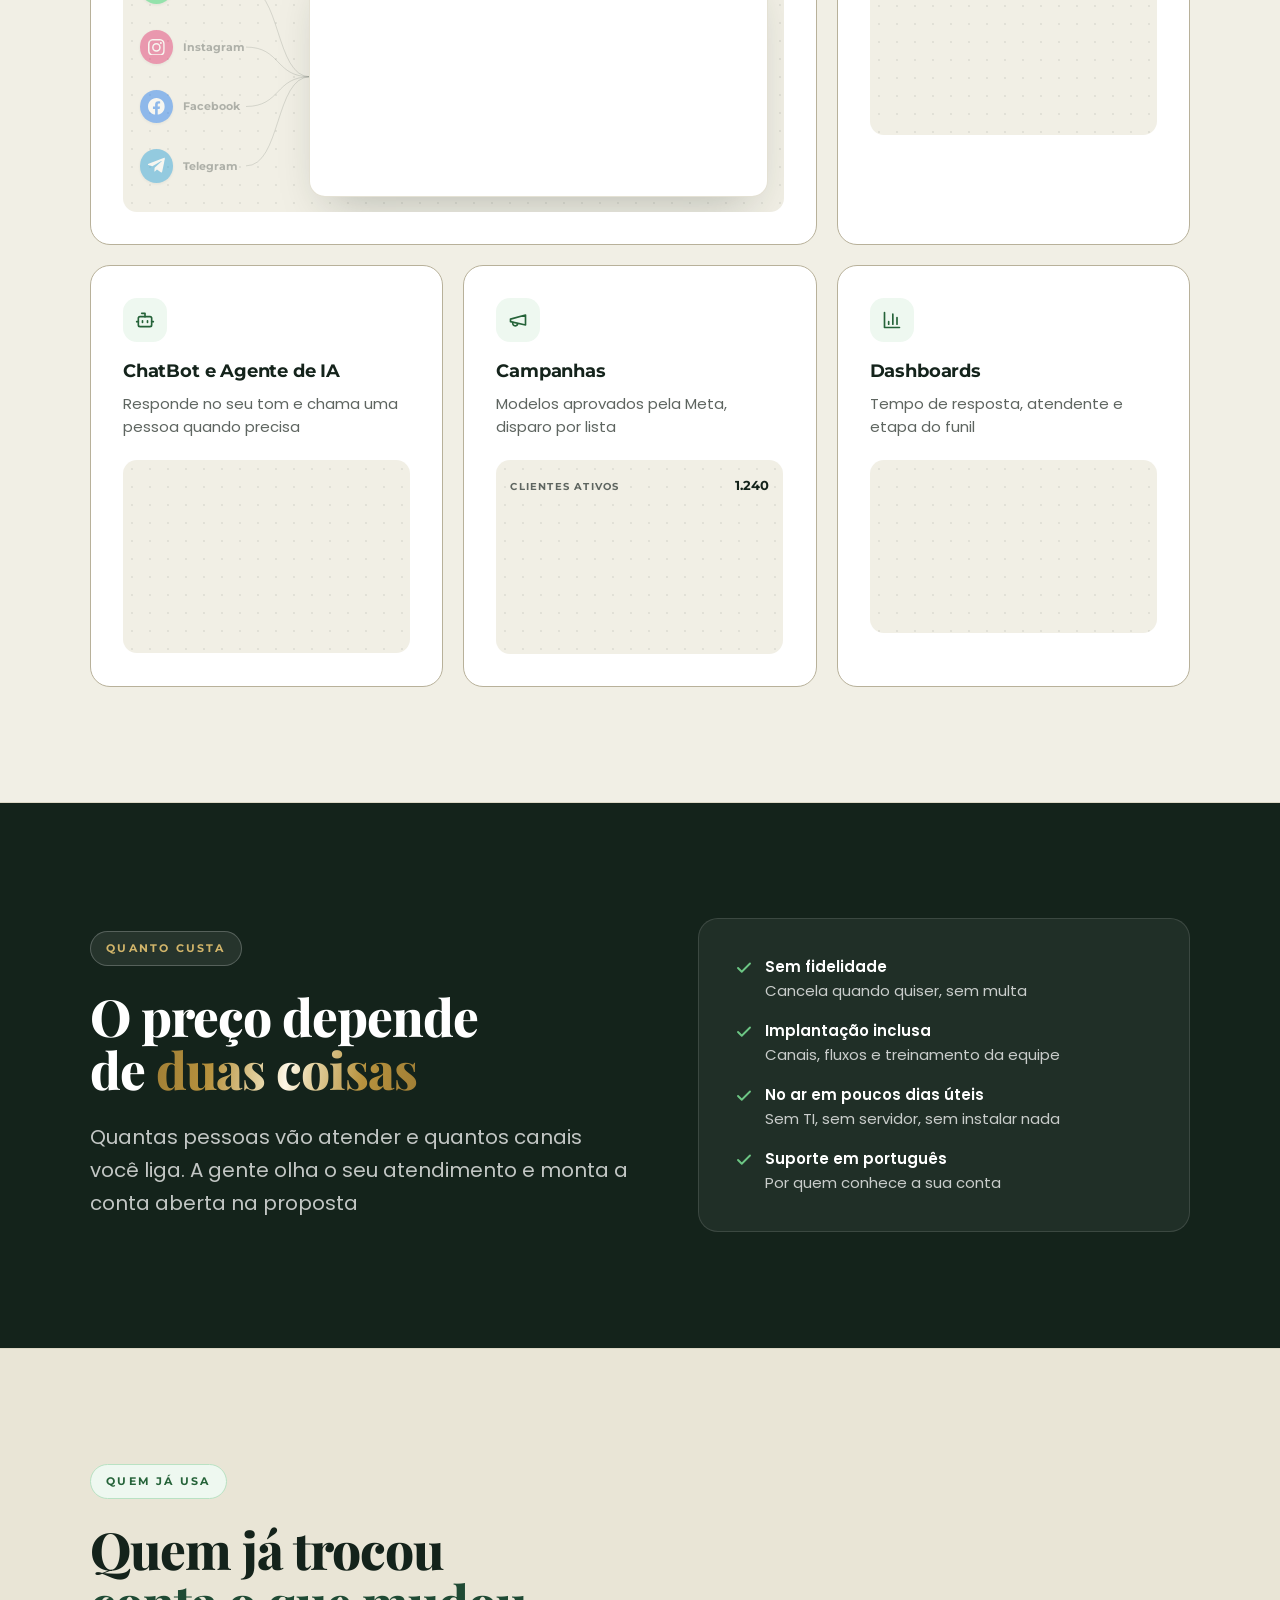
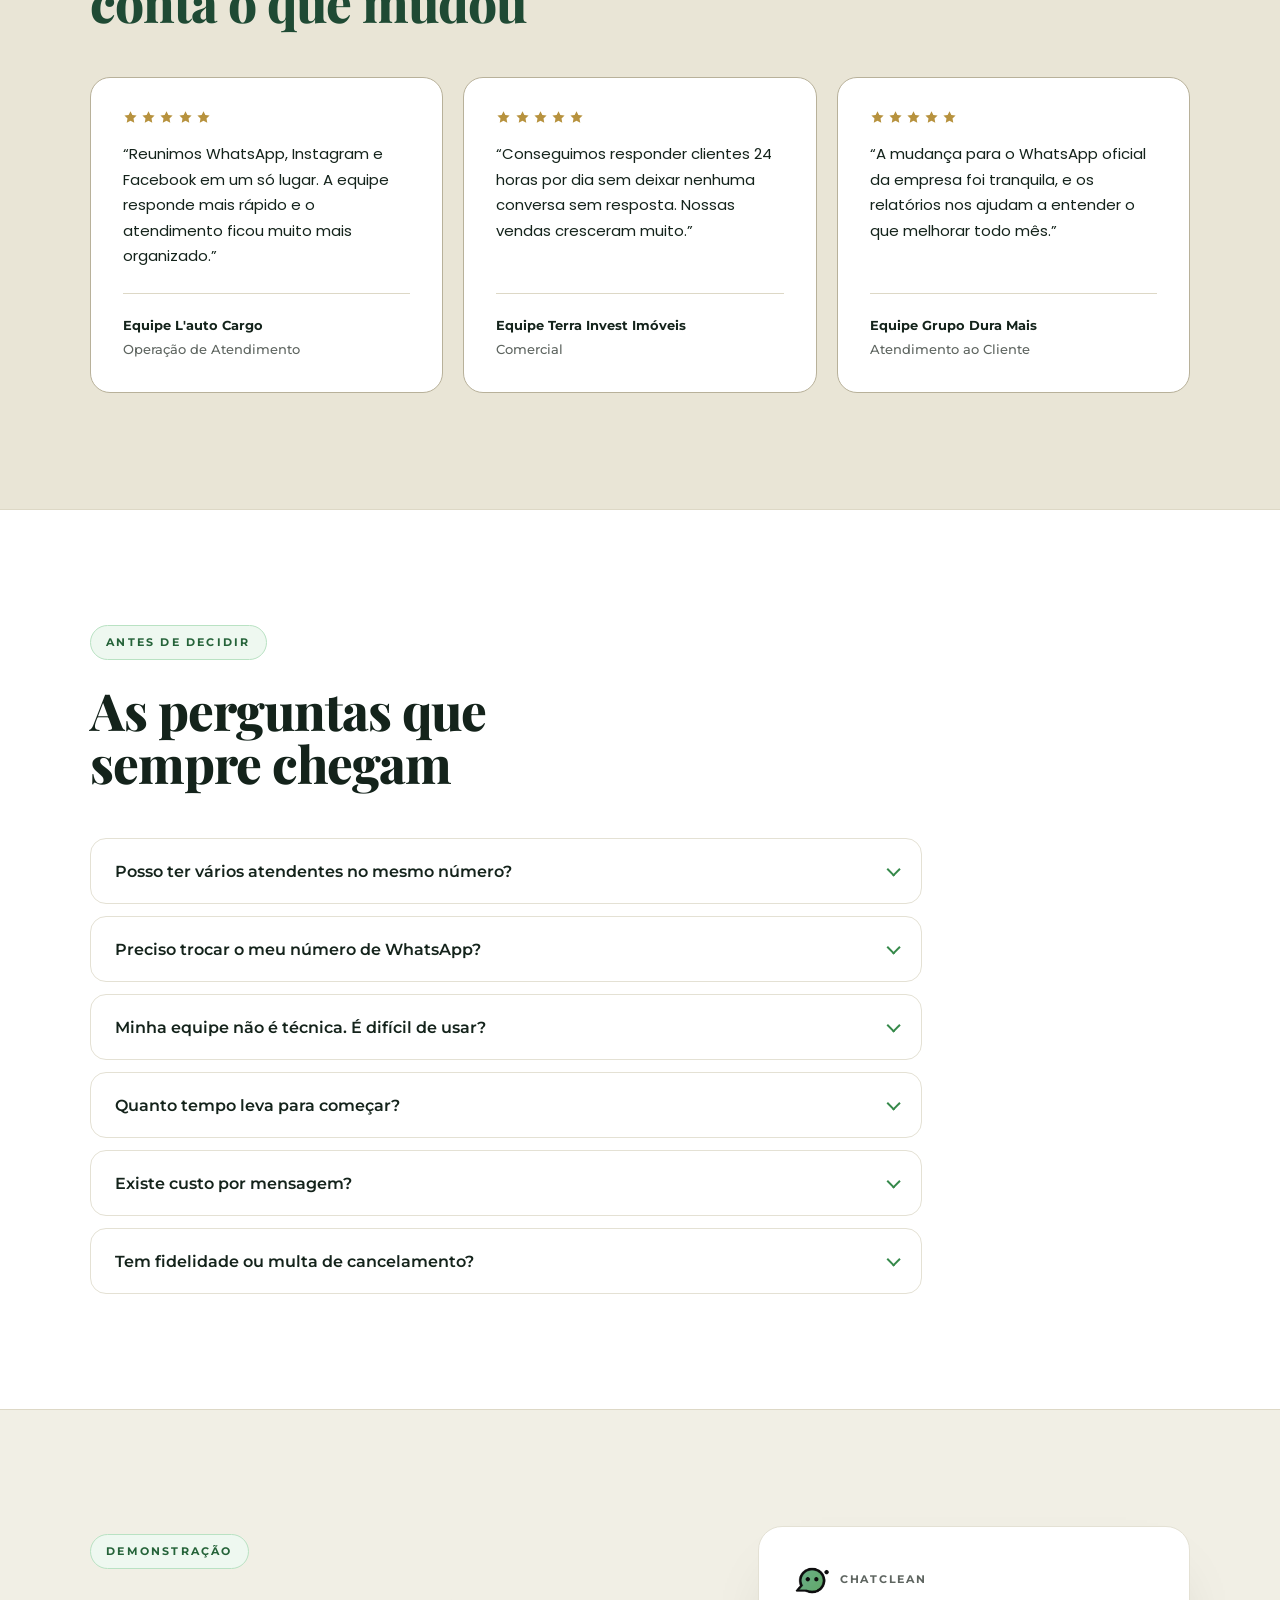
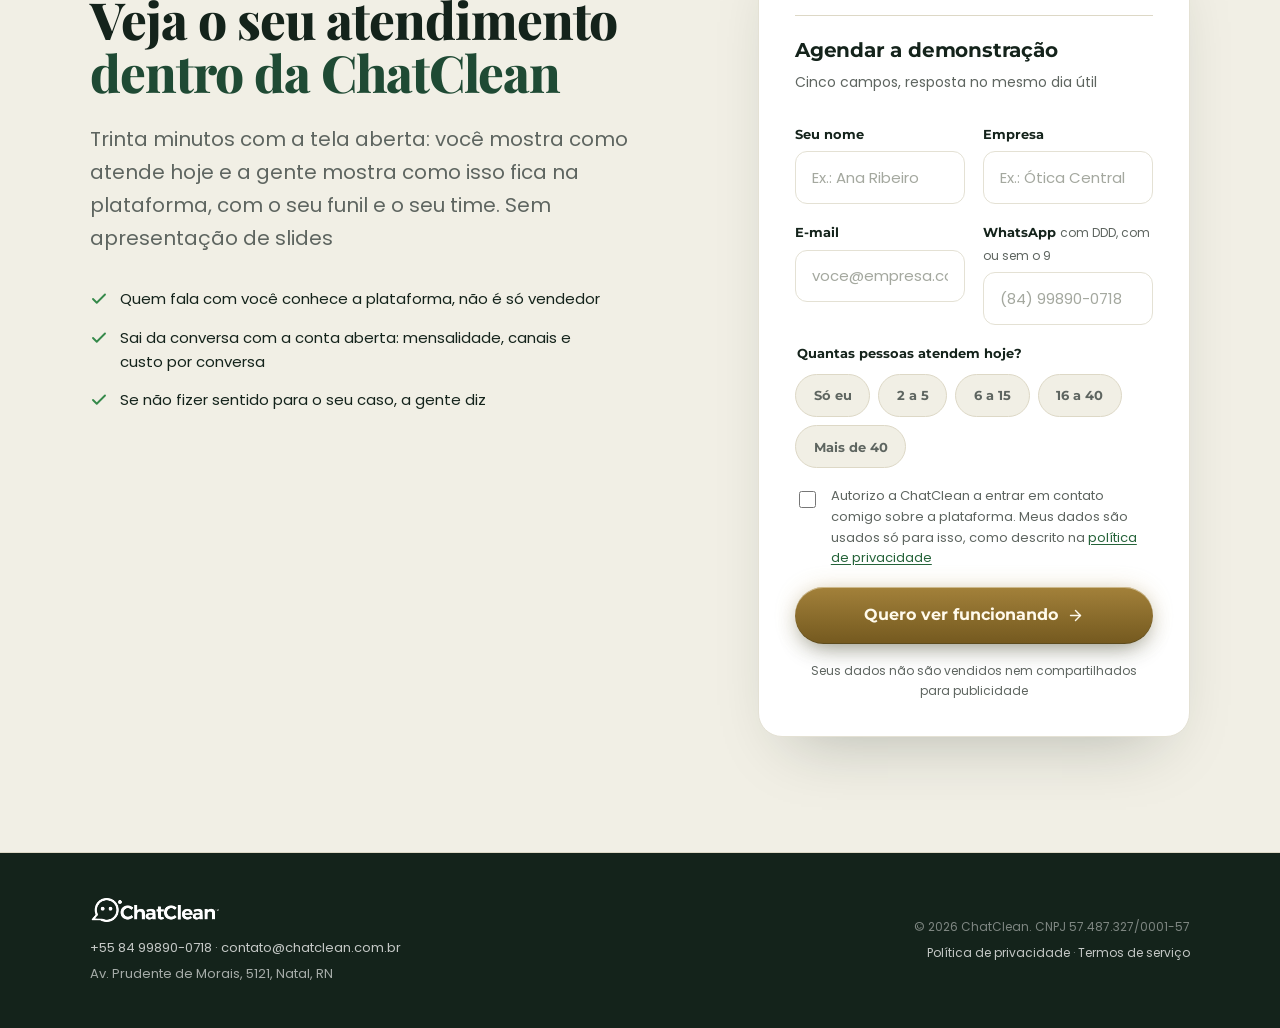
==== commit 4533a719: "feat(crm): o vídeo sobe para logo abaixo do hero, o funil desce para o lugar dele A ordem do topo pa" ====
--- a/index.html
+++ b/index.html
@@ -122,8 +122,8 @@
            HERO — o título nomeia a dor (o funil mora no celular
            dos vendedores) e o formulário, do lado, é o caminho.
            O quadro do funil, que morava aqui, desceu para a seção
-           logo abaixo (`#o-funil`): é a resposta ao título, e
-           ganhou a largura toda para isso.
+           `#o-funil`, depois do vídeo e da faixa de clientes: é a
+           resposta ao título, e ganhou a largura toda para isso.
            ===================================================== -->
       <section class="hero">
         <div class="envelope hero__interno">
@@ -245,131 +245,10 @@
       </section>
 
       <!-- =====================================================
-           O QUADRO DO FUNIL — a assinatura da página. Morava no
-           hero e desceu para cá quando o formulário subiu para a
-           primeira dobra, como na landing de API. É a resposta ao
-           título do hero: o funil que morava no celular, agora numa
-           tela que todo mundo vê. Fundo noite, o mesmo do hero, para
-           o quadro (desenhado para fundo escuro) continuar em casa.
-           ===================================================== -->
-      <section class="secao secao--noite" id="o-funil">
-        <div class="envelope">
-          <div class="titulo-de-secao centralizado">
-            <span class="etiqueta etiqueta--noite">O funil na tela</span>
-            <h2>O funil inteiro numa tela, <span class="latao">sem pedir print para ninguém</span></h2>
-            <p class="linha-de-apoio">
-              Cada conversa vira um cartão com valor, etapa e quem está cuidando.
-              Quando o cliente diz “fechado”, o cartão anda, e a equipe inteira
-              vê na hora
-            </p>
-          </div>
-
-          <div class="quadro-do-funil" role="img"
-               aria-label="Ilustração do funil de vendas da ChatClean: colunas Novo lead, Qualificando e Proposta enviada, com cartões de negociação e o total de R$ 184.500 em aberto.">
-            <div class="funil">
-              <div class="funil__topo">
-                <div class="funil__identidade">
-                  <img src="ativos/chatclean-white.svg" alt="" width="84" height="17" />
-                  <div>
-                  <span class="funil__rotulo">Funil · Comercial</span>
-                  <p class="funil__total">R$&nbsp;184.500 <span>em aberto</span></p>
-                  </div>
-                </div>
-                <div class="funil__equipe" aria-hidden="true">
-                  <span>RM</span><span>JC</span><span>AF</span><span class="funil__equipe-mais">+5</span>
-                </div>
-              </div>
-
-              <div class="funil__colunas" aria-hidden="true">
-                <div class="coluna">
-                  <header><span>Novo lead</span><b>6</b></header>
-                  <article class="ficha">
-                    <div class="ficha__topo">
-                      <span class="ficha__quem">Padaria Vila Nova</span>
-                      <i class="canal canal--whats" title="WhatsApp"></i>
-                    </div>
-                    <p class="ficha__fala">“Vocês entregam ainda hoje?”</p>
-                    <footer><span class="ficha__valor">R$ 2.400</span><span class="ficha__tempo">há 2 min</span></footer>
-                  </article>
-                  <article class="ficha">
-                    <div class="ficha__topo">
-                      <span class="ficha__quem">Ana Ribeiro</span>
-                      <i class="canal canal--insta" title="Instagram"></i>
-                    </div>
-                    <p class="ficha__fala">“Chegou o orçamento?”</p>
-                    <footer><span class="ficha__valor">R$ 890</span><span class="ficha__tempo">há 14 min</span></footer>
-                  </article>
-                </div>
-
-                <div class="coluna">
-                  <header><span>Qualificando</span><b>4</b></header>
-                  <article class="ficha">
-                    <div class="ficha__topo">
-                      <span class="ficha__quem">Metalúrgica Sertão</span>
-                      <i class="canal canal--whats" title="WhatsApp"></i>
-                    </div>
-                    <p class="ficha__fala">Pediu prazo de 30 dias</p>
-                    <footer><span class="ficha__valor">R$ 18.700</span><span class="ficha__tempo">ontem</span></footer>
-                  </article>
-                  <article class="ficha ficha--robo">
-                    <div class="ficha__topo">
-                      <span class="ficha__quem">Clínica Bem Viver</span>
-                      <i class="canal canal--tele" title="Telegram"></i>
-                    </div>
-                    <p class="ficha__fala">Robô qualificou e passou para Júlia</p>
-                    <footer><span class="ficha__valor">R$ 6.150</span><span class="ficha__tempo">há 1 h</span></footer>
-                  </article>
-                </div>
-
-                <div class="coluna coluna--alvo">
-                  <header><span>Proposta enviada</span><b>7</b></header>
-                  <!-- A vaga onde o cartão vai cair: pontilhado em latão, o
-                       único lugar da página em que o metal aparece fora do
-                       título. É o destino, não enfeite.
-
-                       Esta coluna tem SÓ a vaga: o espaço abaixo dela é
-                       onde o cartão em trânsito paira. Com um segundo
-                       cartão aqui, os dois se tapavam e o movimento
-                       deixava de se ler. -->
-                  <div class="vaga">Soltar aqui</div>
-                </div>
-              </div>
-            </div>
-
-            <!-- O cartão em trânsito. Fora do fluxo do quadro para poder
-                 ficar torto e por cima de duas colunas ao mesmo tempo. -->
-            <article class="ficha ficha--no-ar" aria-hidden="true">
-              <div class="ficha__topo">
-                <span class="ficha__quem">Imobiliária Terra Invest</span>
-                <i class="canal canal--whats" title="WhatsApp"></i>
-              </div>
-              <p class="ficha__fala">“Fechado, manda o contrato”</p>
-              <footer><span class="ficha__valor">R$ 74.900</span><span class="ficha__tempo">agora</span></footer>
-            </article>
-          </div>
-        </div>
-      </section>
-
-      <!-- =====================================================
-           Prova social: quem já atende assim.
-           ===================================================== -->
-      <section class="secao secao--estreita secao--creme">
-        <div class="envelope">
-          <p class="faixa__titulo">Empresas que já atendem dentro da ChatClean</p>
-          <ul class="faixa-de-clientes">
-            <li><img src="ativos/clientes/lauto-cargo.png" alt="L'auto Cargo" loading="lazy" /></li>
-            <li><img src="ativos/clientes/imobee.svg" alt="Imobee" loading="lazy" /></li>
-            <li><img src="ativos/clientes/avelloz.svg" alt="Avelloz" loading="lazy" /></li>
-            <li><img src="ativos/clientes/liv.svg" alt="Liv" loading="lazy" /></li>
-            <li><img src="ativos/clientes/simplo.png" alt="Simplo" loading="lazy" /></li>
-            <li><img src="ativos/clientes/bom-todo.png" alt="Bom Todo" loading="lazy" /></li>
-          </ul>
-        </div>
-      </section>
-
-      <!-- =====================================================
            A demonstração em vídeo, na pegada da VSL: rótulo,
            promessa curta, o vídeo grande e a chamada embaixo.
+           Logo abaixo do hero: quem acabou de ver o formulário
+           vê a tela rodando antes de qualquer argumento.
 
            A CAPA NÃO É O VÍDEO. O que carrega com a página é uma
            imagem de 96 KB. O <iframe> do YouTube só nasce no
@@ -422,6 +301,131 @@
               Quero ver com os meus números
               <svg class="botao__seta" aria-hidden="true" width="17" height="17"><use href="#i-seta" /></svg>
             </a>
+          </div>
+        </div>
+      </section>
+
+      <!-- =====================================================
+           Prova social: quem já atende assim.
+           ===================================================== -->
+      <section class="secao secao--estreita secao--creme">
+        <div class="envelope">
+          <p class="faixa__titulo">Empresas que já atendem dentro da ChatClean</p>
+          <ul class="faixa-de-clientes">
+            <li><img src="ativos/clientes/lauto-cargo.png" alt="L'auto Cargo" loading="lazy" /></li>
+            <li><img src="ativos/clientes/imobee.svg" alt="Imobee" loading="lazy" /></li>
+            <li><img src="ativos/clientes/avelloz.svg" alt="Avelloz" loading="lazy" /></li>
+            <li><img src="ativos/clientes/liv.svg" alt="Liv" loading="lazy" /></li>
+            <li><img src="ativos/clientes/simplo.png" alt="Simplo" loading="lazy" /></li>
+            <li><img src="ativos/clientes/bom-todo.png" alt="Bom Todo" loading="lazy" /></li>
+          </ul>
+        </div>
+      </section>
+
+      <!-- =====================================================
+           O QUADRO DO FUNIL — a assinatura da página. Morava no
+           hero e desceu quando o formulário subiu para a primeira
+           dobra, como na landing de API. Fica depois do vídeo e da
+           faixa de clientes: primeiro a tela rodando, depois a peça
+           que a página existe para mostrar. É a resposta ao título
+           do hero: o funil que morava no celular, agora numa tela
+           que todo mundo vê. Fundo noite (o quadro é desenhado para
+           fundo escuro).
+           ===================================================== -->
+      <section class="secao secao--noite" id="o-funil">
+        <div class="envelope">
+          <div class="titulo-de-secao centralizado">
+            <span class="etiqueta etiqueta--noite">O funil na tela</span>
+            <h2>O funil inteiro numa tela, <span class="latao">sem pedir print para ninguém</span></h2>
+            <p class="linha-de-apoio">
+              Cada conversa vira um cartão com valor, etapa e quem está cuidando.
+              Quando o cliente diz “fechado”, o cartão anda, e a equipe inteira
+              vê na hora
+            </p>
+          </div>
+
+          <div class="quadro-do-funil" role="img"
+               aria-label="Ilustração do funil de vendas da ChatClean: colunas Novo lead, Qualificando e Proposta enviada, com cartões de negociação e o total de R$ 184.500 em aberto.">
+            <div class="funil">
+              <div class="funil__topo">
+                <div class="funil__identidade">
+                  <img src="ativos/chatclean-white.svg" alt="" width="84" height="17" />
+                  <div>
+                  <span class="funil__rotulo">Funil · Comercial</span>
+                  <p class="funil__total">R$&nbsp;184.500 <span>em aberto</span></p>
+                  </div>
+                </div>
+                <div class="funil__equipe" aria-hidden="true">
+                  <span>RM</span><span>JC</span><span>AF</span><span class="funil__equipe-mais">+5</span>
+                </div>
+              </div>
+
+              <div class="funil__colunas" aria-hidden="true">
+                <div class="coluna">
+                  <header><span>Novo lead</span><b>6</b></header>
+                  <article class="ficha">
+                    <div class="ficha__topo">
+                      <span class="ficha__quem">Padaria Vila Nova</span>
+                      <i class="canal canal--whats" title="WhatsApp"></i>
+                    </div>
+                    <p class="ficha__fala">“Vocês entregam ainda hoje?”</p>
+                    <footer><span class="ficha__valor">R$ 2.400</span><span class="ficha__tempo">há 2 min</span></footer>
+                  </article>
+                  <article class="ficha">
+                    <div class="ficha__topo">
+                      <span class="ficha__quem">Ana Ribeiro</span>
+                      <i class="canal canal--insta" title="Instagram"></i>
+                    </div>
+                    <p class="ficha__fala">“Chegou o orçamento?”</p>
+                    <footer><span class="ficha__valor">R$ 890</span><span class="ficha__tempo">há 14 min</span></footer>
+                  </article>
+                </div>
+
+                <div class="coluna">
+                  <header><span>Qualificando</span><b>4</b></header>
+                  <article class="ficha">
+                    <div class="ficha__topo">
+                      <span class="ficha__quem">Metalúrgica Sertão</span>
+                      <i class="canal canal--whats" title="WhatsApp"></i>
+                    </div>
+                    <p class="ficha__fala">Pediu prazo de 30 dias</p>
+                    <footer><span class="ficha__valor">R$ 18.700</span><span class="ficha__tempo">ontem</span></footer>
+                  </article>
+                  <article class="ficha ficha--robo">
+                    <div class="ficha__topo">
+                      <span class="ficha__quem">Clínica Bem Viver</span>
+                      <i class="canal canal--tele" title="Telegram"></i>
+                    </div>
+                    <p class="ficha__fala">Robô qualificou e passou para Júlia</p>
+                    <footer><span class="ficha__valor">R$ 6.150</span><span class="ficha__tempo">há 1 h</span></footer>
+                  </article>
+                </div>
+
+                <div class="coluna coluna--alvo">
+                  <header><span>Proposta enviada</span><b>7</b></header>
+                  <!-- A vaga onde o cartão vai cair: pontilhado em latão, o
+                       único lugar da página em que o metal aparece fora do
+                       título. É o destino, não enfeite.
+
+                       Esta coluna tem SÓ a vaga: o espaço abaixo dela é
+                       onde o cartão em trânsito paira. Com um segundo
+                       cartão aqui, os dois se tapavam e o movimento
+                       deixava de se ler. -->
+                  <div class="vaga">Soltar aqui</div>
+                </div>
+              </div>
+            </div>
+
+            <!-- O cartão em trânsito. Fora do fluxo do quadro para poder
+                 ficar torto e por cima de duas colunas ao mesmo tempo. -->
+            <article class="ficha ficha--no-ar" aria-hidden="true">
+              <div class="ficha__topo">
+                <span class="ficha__quem">Imobiliária Terra Invest</span>
+                <i class="canal canal--whats" title="WhatsApp"></i>
+              </div>
+              <p class="ficha__fala">“Fechado, manda o contrato”</p>
+              <footer><span class="ficha__valor">R$ 74.900</span><span class="ficha__tempo">agora</span></footer>
+            </article>
           </div>
         </div>
       </section>
--- a/estilo-crm.css
+++ b/estilo-crm.css
@@ -1,8 +1,9 @@
 /* ============================================================
    Landing page — CRM para WhatsApp
    ------------------------------------------------------------
-   A assinatura desta página é o QUADRO DO FUNIL, na seção logo
-   abaixo do hero (`#o-funil`): um Kanban de verdade em HTML e
+   A assinatura desta página é o QUADRO DO FUNIL, na seção
+   `#o-funil` (depois do vídeo e da faixa de clientes): um Kanban
+   de verdade em HTML e
    CSS, com um cartão no ar entre duas etapas. O que um CRM faz
    não se explica em texto — se mostra. Ele morava no hero e
    desceu quando o formulário subiu para a primeira dobra.
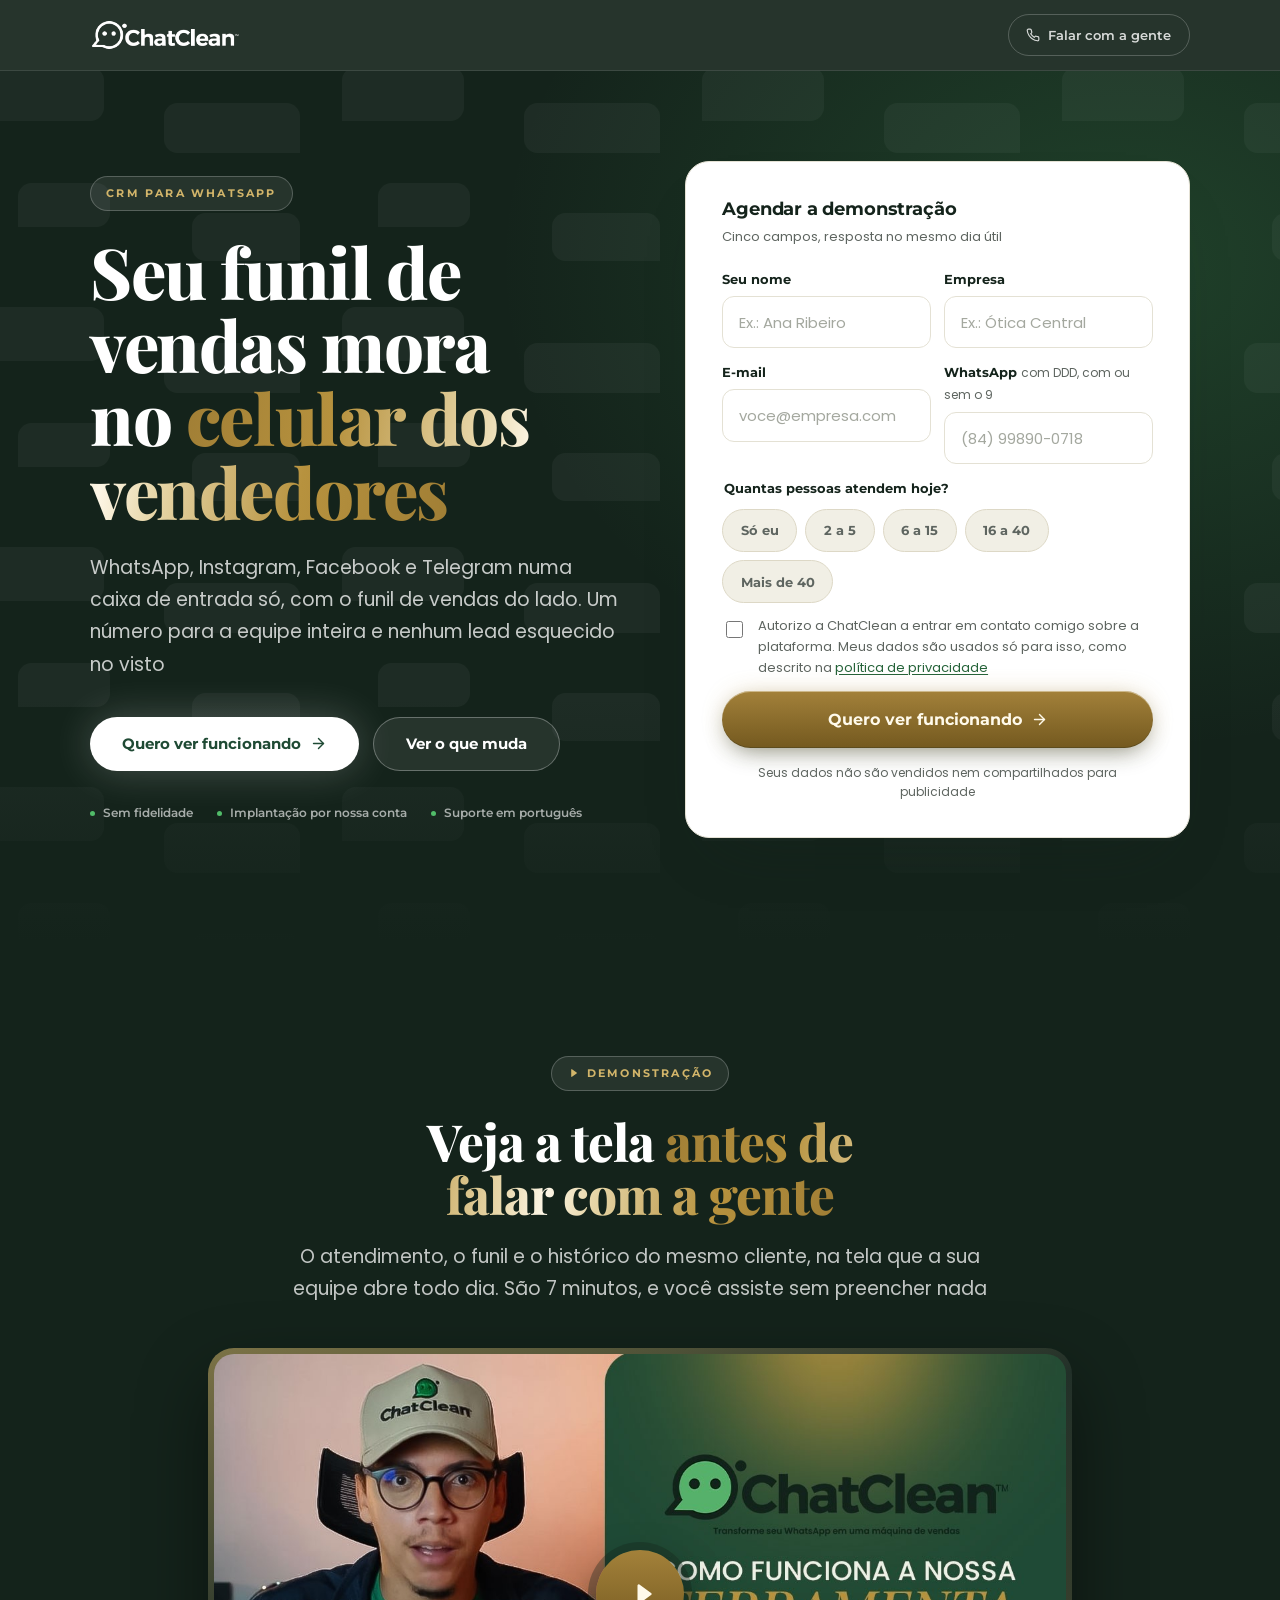
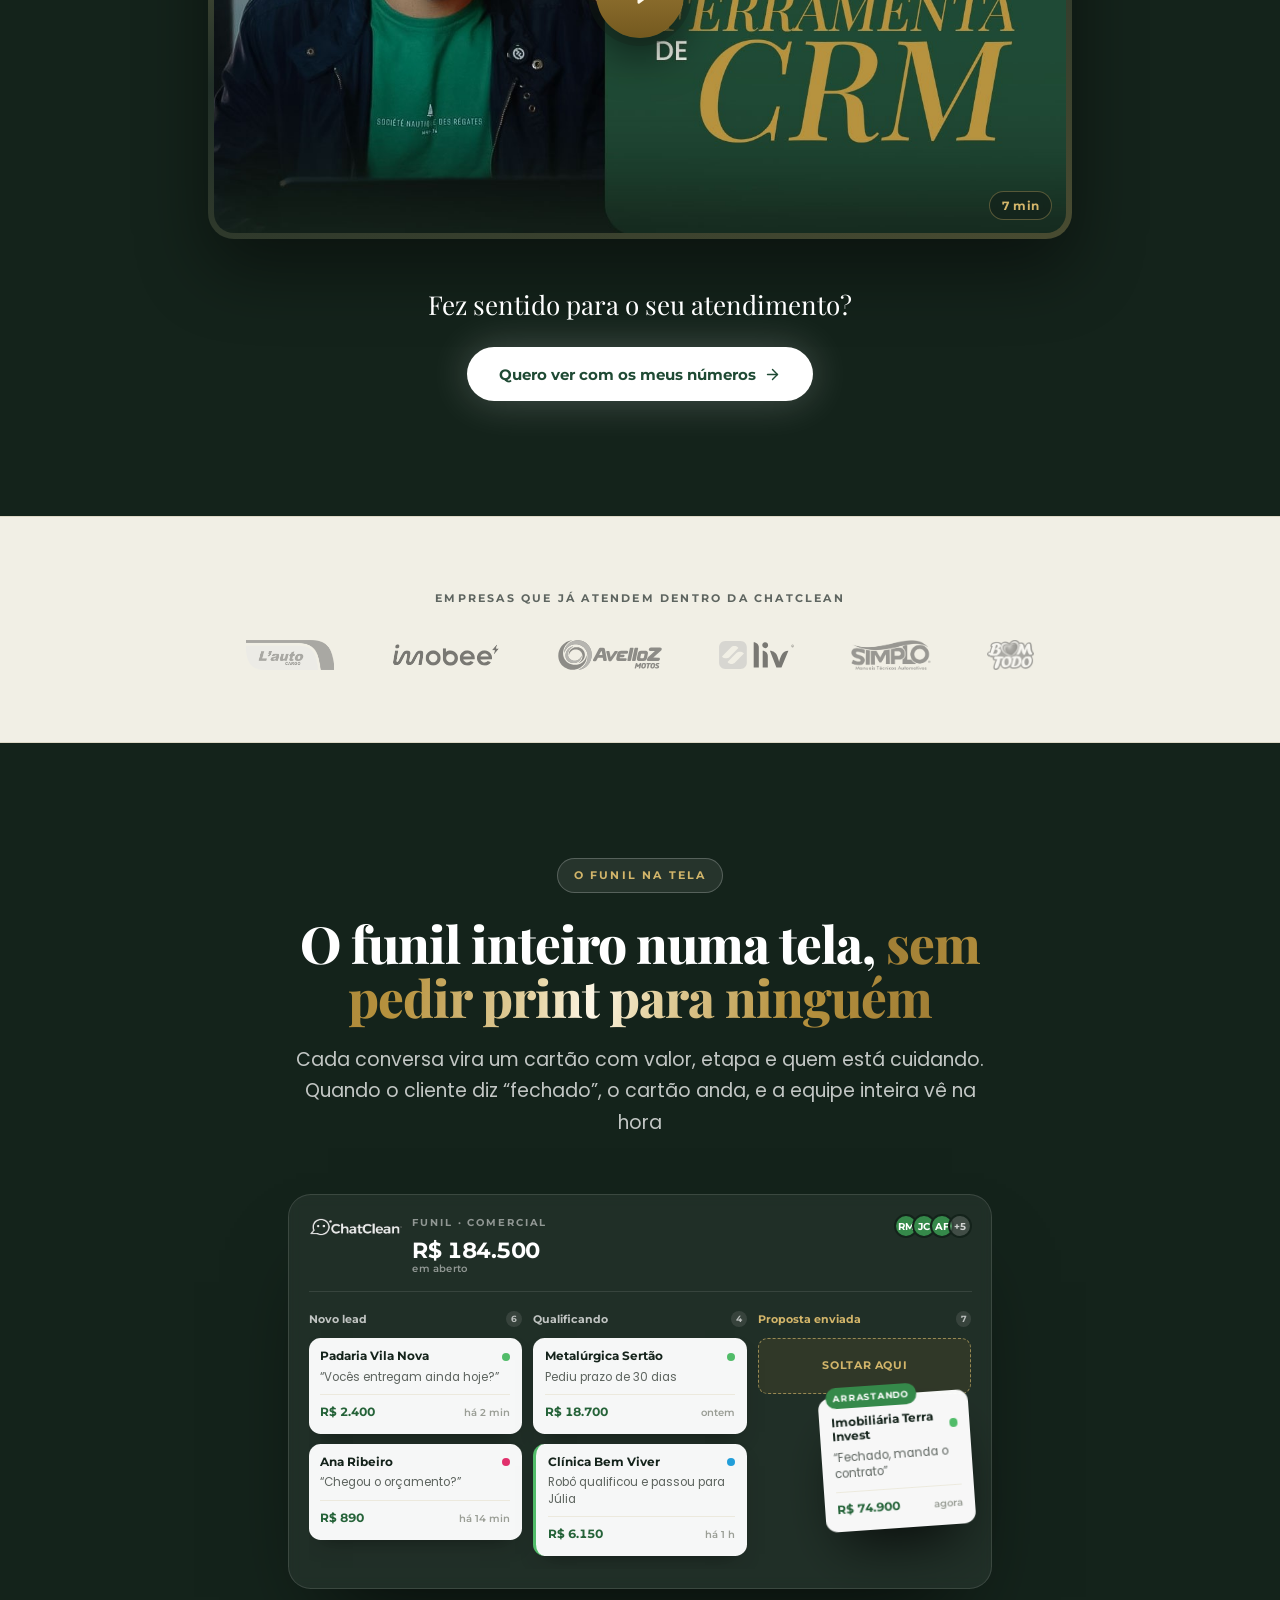
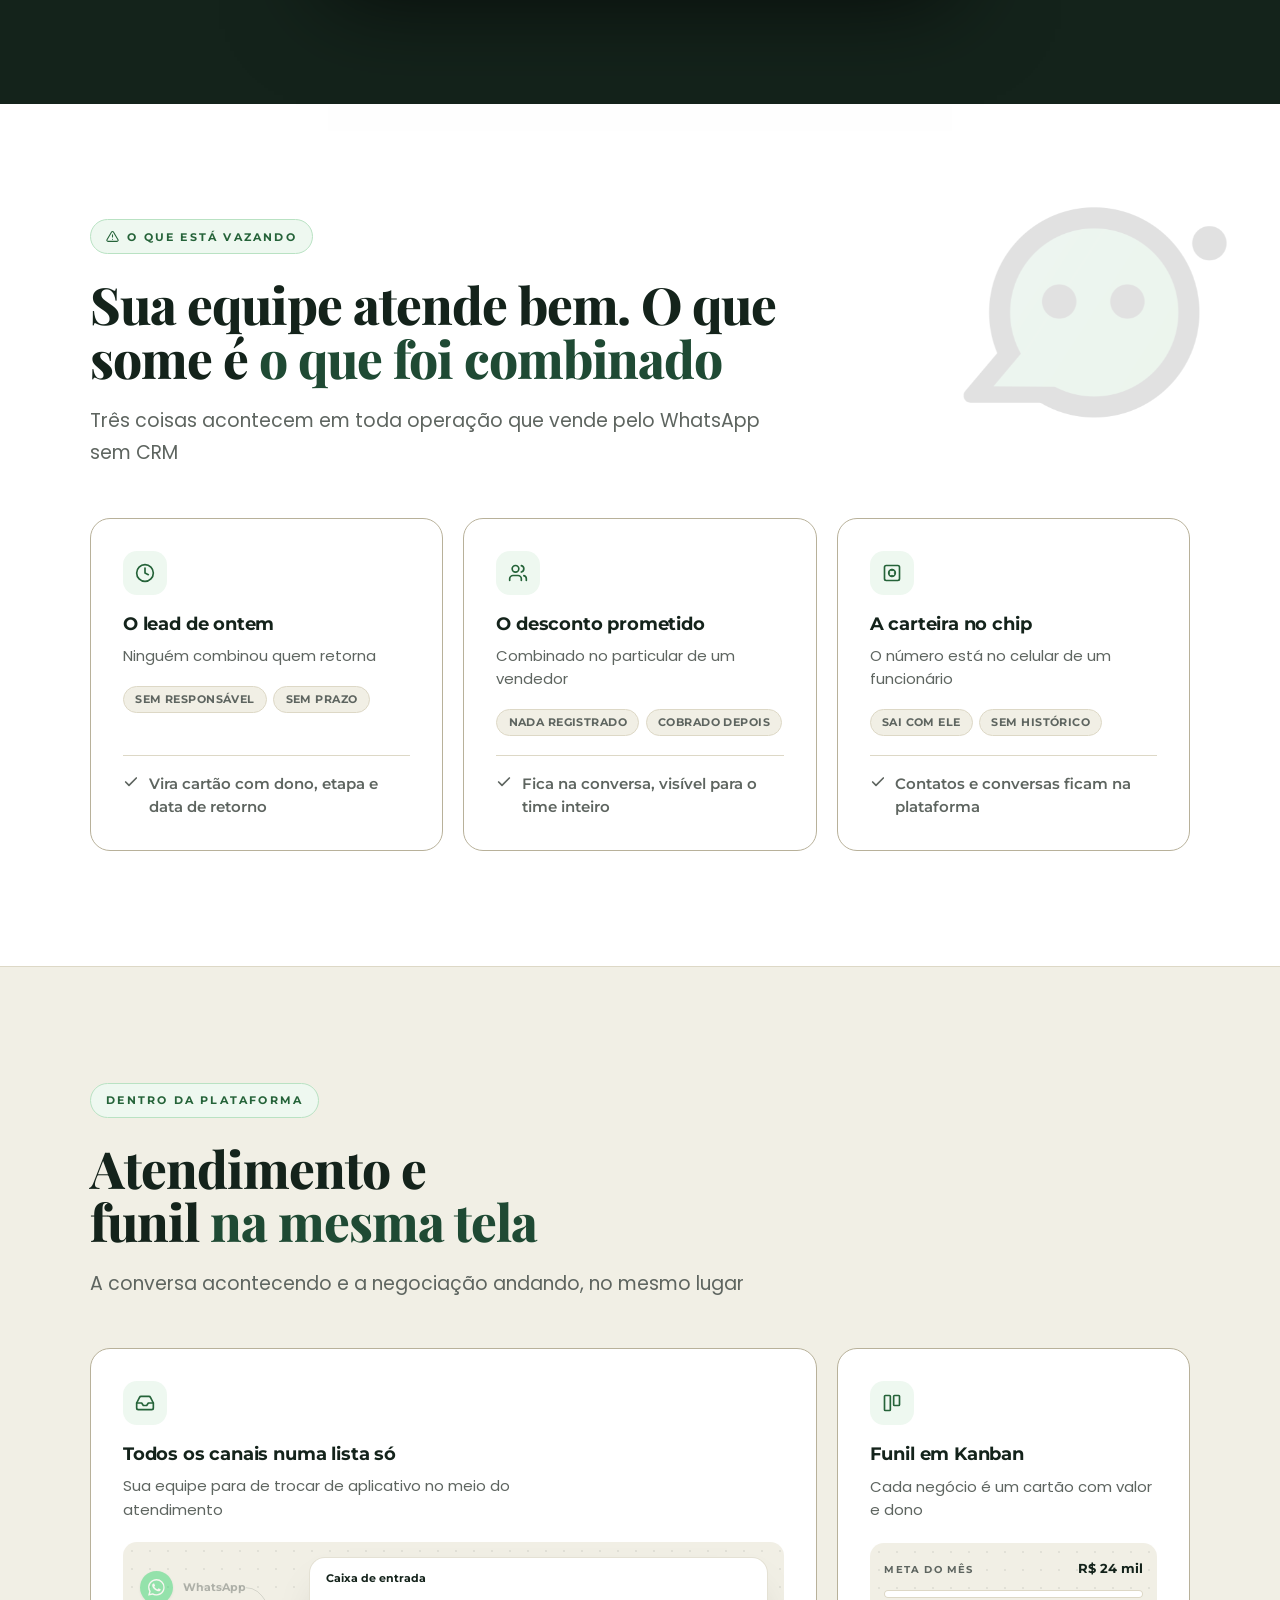
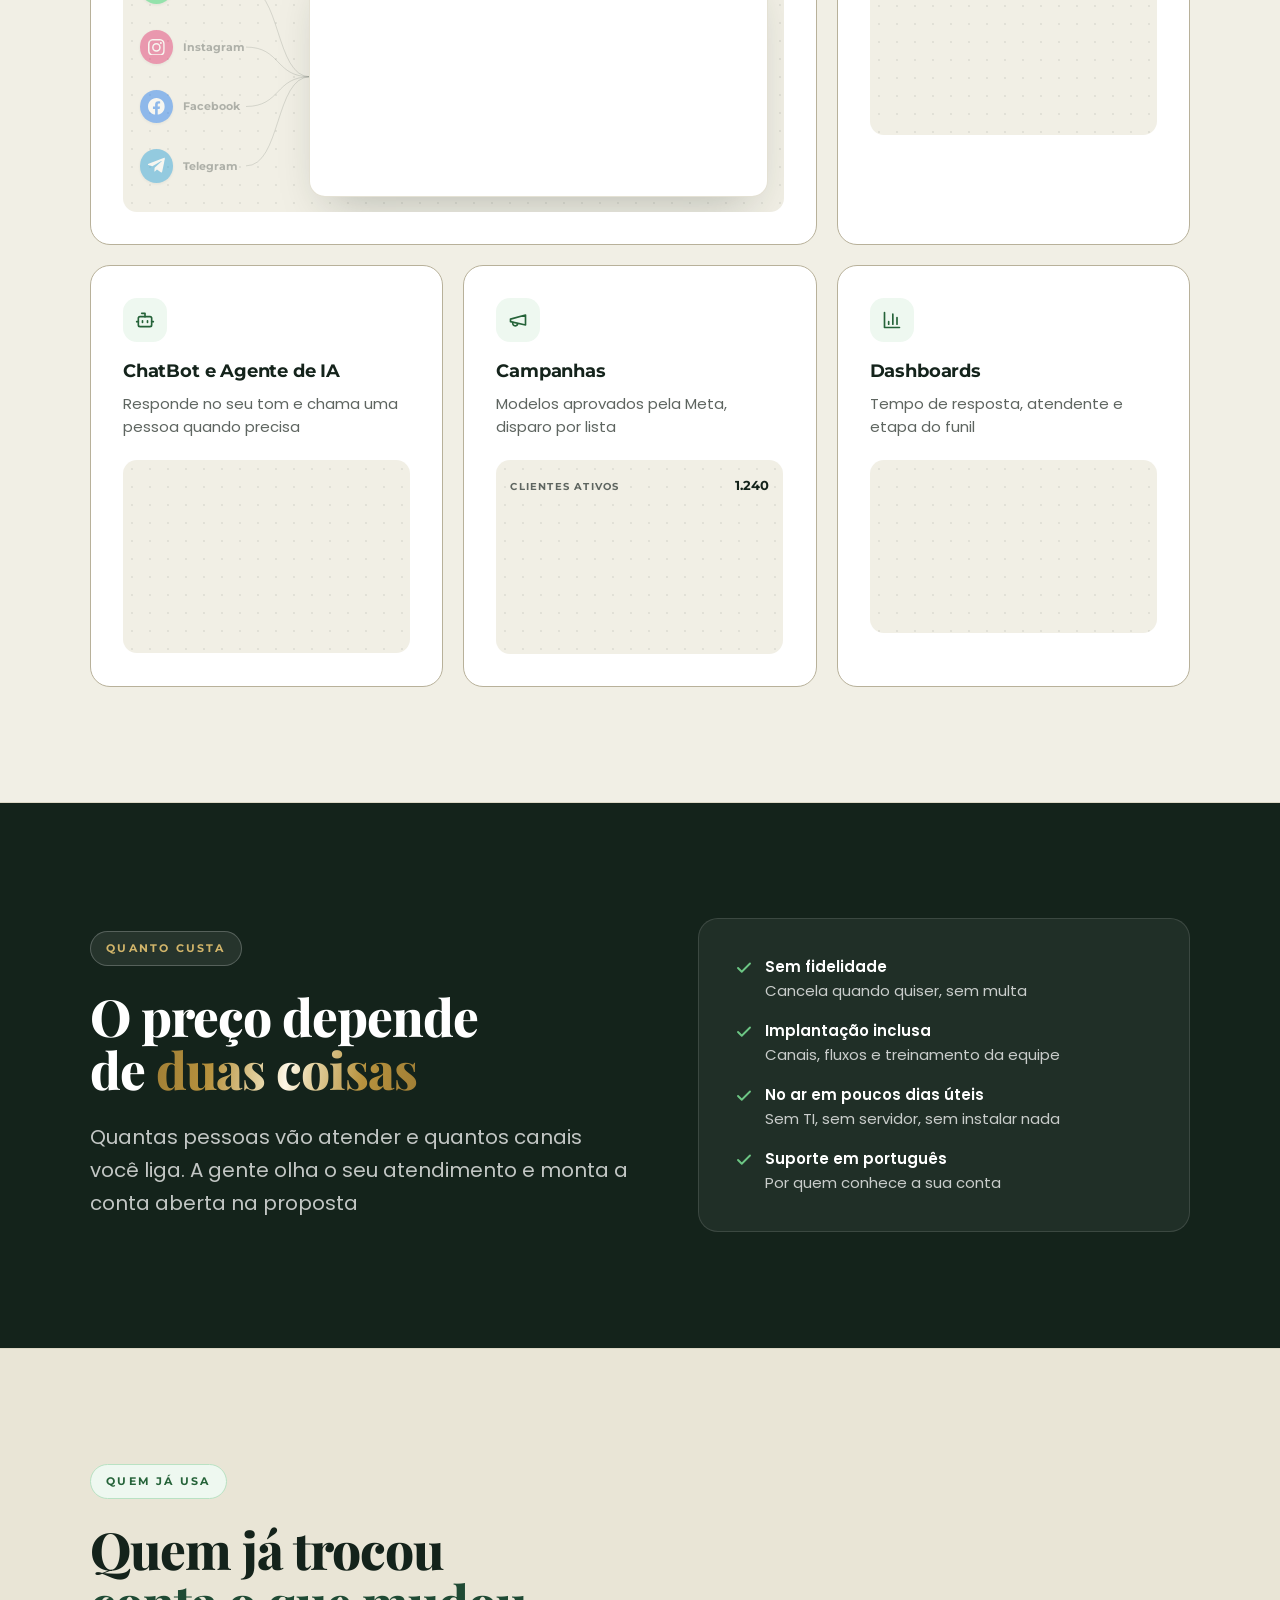
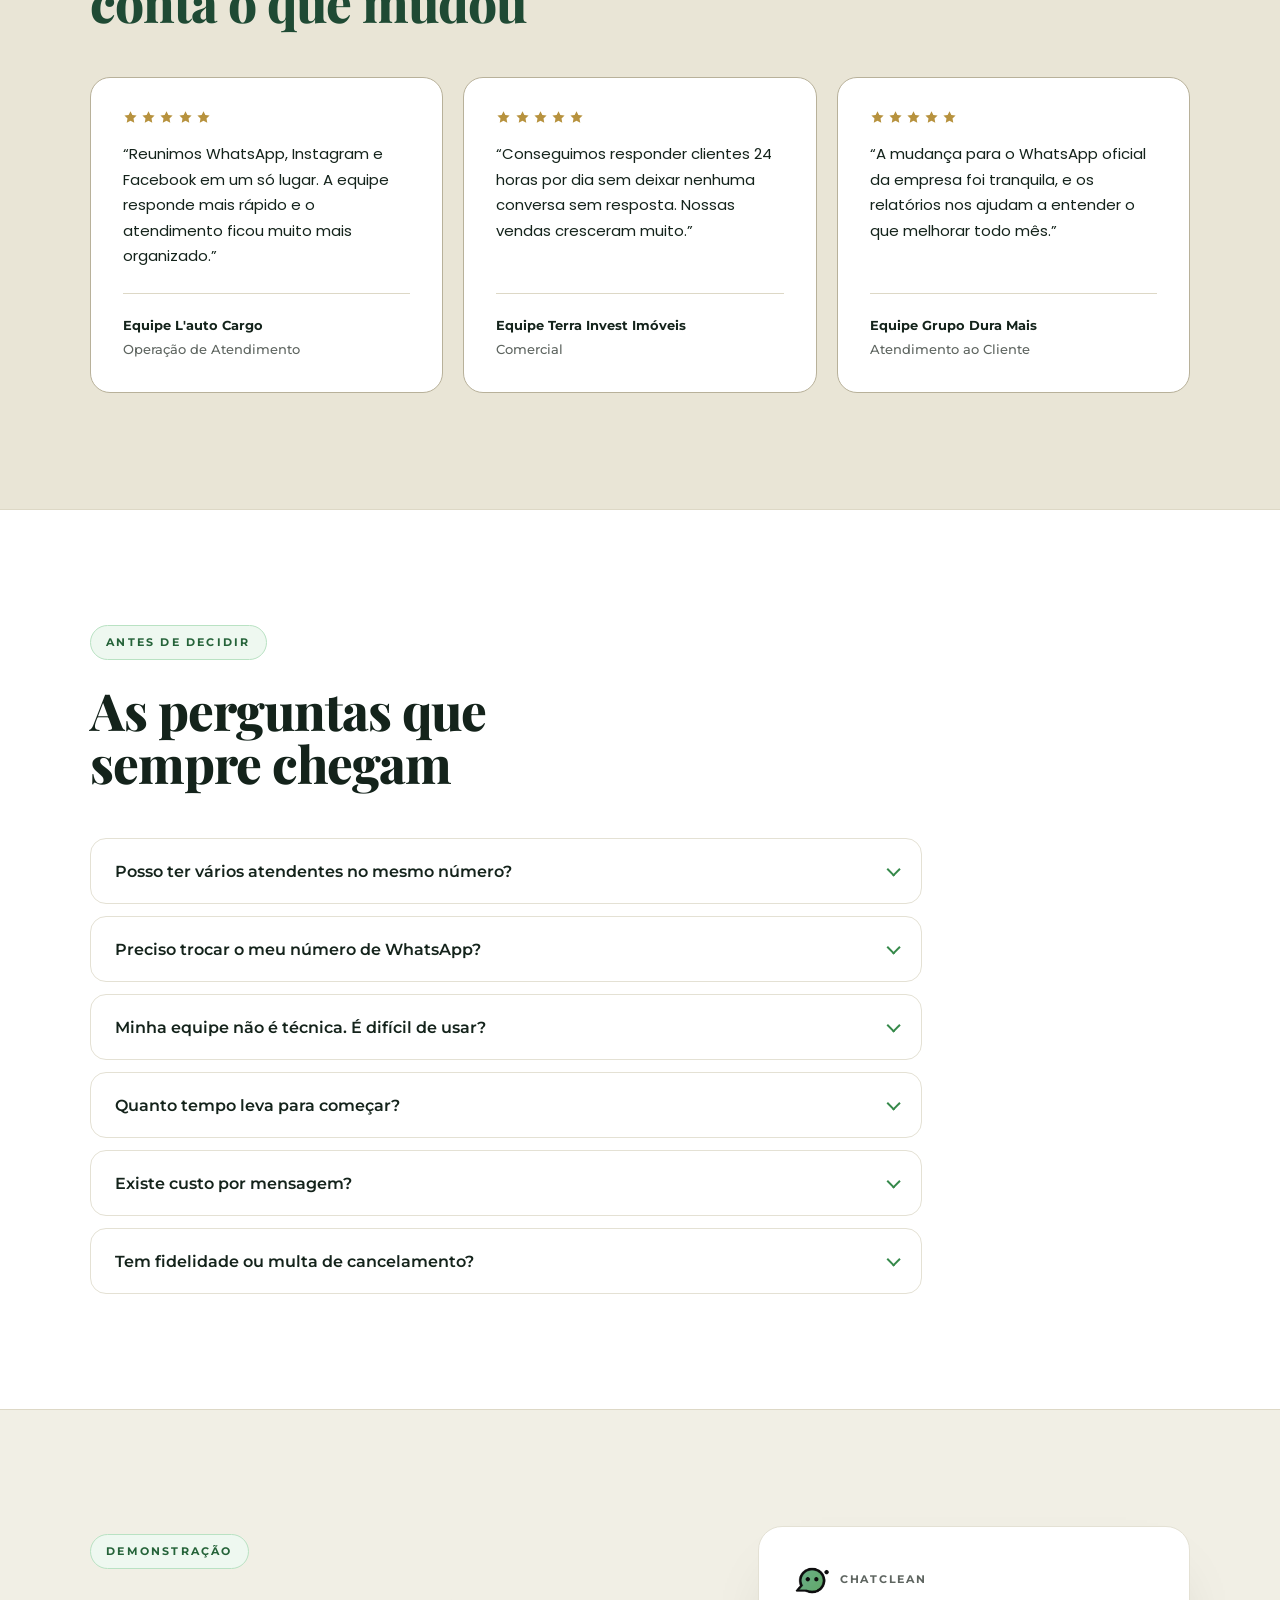
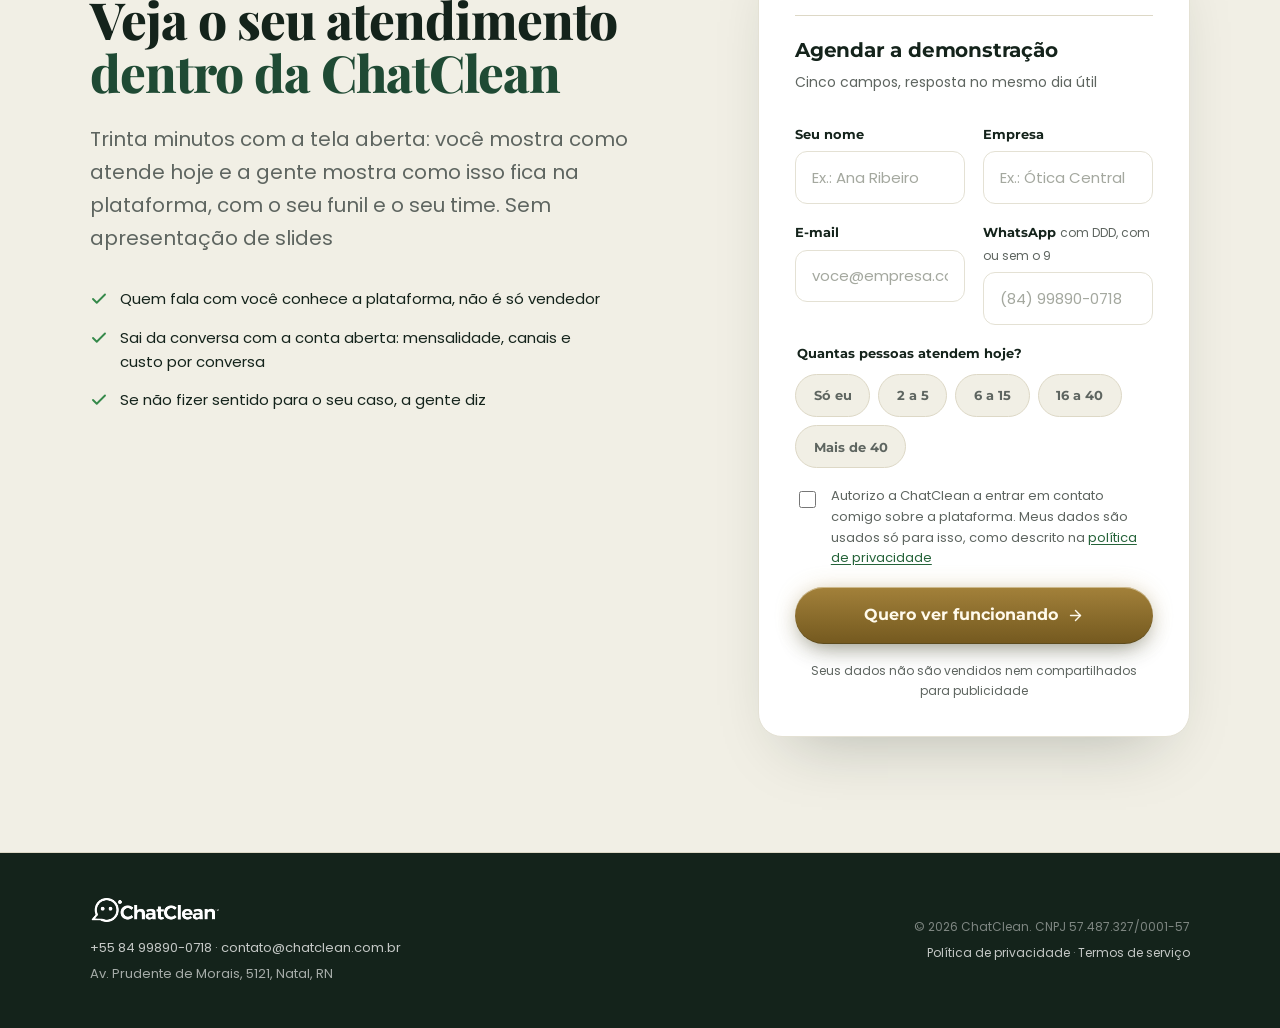
==== commit f661c2e9: "feat(crm): a demonstração diz que são 7 minutos A linha de apoio ganha a promessa de que é rápido ("" ====
--- a/index.html
+++ b/index.html
@@ -267,7 +267,8 @@
             <h2>Veja a tela <span class="latao">antes de falar com a gente</span></h2>
             <p class="linha-de-apoio">
               O atendimento, o funil e o histórico do mesmo cliente, na tela que
-              a sua equipe abre todo dia
+              a sua equipe abre todo dia. São 7 minutos, e você assiste sem
+              preencher nada
             </p>
           </div>
 
@@ -279,7 +280,7 @@
               type="button"
               data-video="Odu25S1tcZc"
               data-titulo="Conheça nossa ferramenta de CRM"
-              aria-label="Tocar o vídeo: conheça nossa ferramenta de CRM"
+              aria-label="Tocar o vídeo de 7 minutos: conheça nossa ferramenta de CRM"
             >
               <img
                 src="ativos/video-crm.jpg"
@@ -292,6 +293,10 @@
               <span class="video__play" aria-hidden="true">
                 <svg width="30" height="30"><use href="#i-play" /></svg>
               </span>
+              <!-- A duração no canto, onde todo player a mostra. É a promessa
+                   de que é rápido, dita onde a pessoa procura. O aria-label
+                   do botão já diz os 7 minutos; aqui é só visual. -->
+              <span class="video__duracao" aria-hidden="true">7 min</span>
             </button>
           </div>
 
--- a/base.css
+++ b/base.css
@@ -1590,6 +1590,25 @@
   box-shadow:
     0 0 0 10px rgba(20, 35, 27, 0.45),
     0 22px 50px rgba(0, 0, 0, 0.55);
+}
+
+/* A duração no canto de baixo, como todo player mostra: pílula
+   escura sobre a capa, latão claro no texto para casar com o selo
+   de play. Some junto com a capa quando o player entra. */
+.video__duracao {
+  position: absolute;
+  right: 0.9rem;
+  bottom: 0.9rem;
+  padding: 0.35rem 0.7rem;
+  border-radius: var(--raio-pilula);
+  background: rgba(20, 35, 27, 0.78);
+  border: 1px solid rgba(210, 181, 106, 0.35);
+  font-family: var(--fonte-util);
+  font-size: 0.75rem;
+  font-weight: 700;
+  letter-spacing: 0.06em;
+  color: var(--latao-claro);
+  backdrop-filter: blur(4px);
 }
 
 /* O player que entra no lugar da capa. */
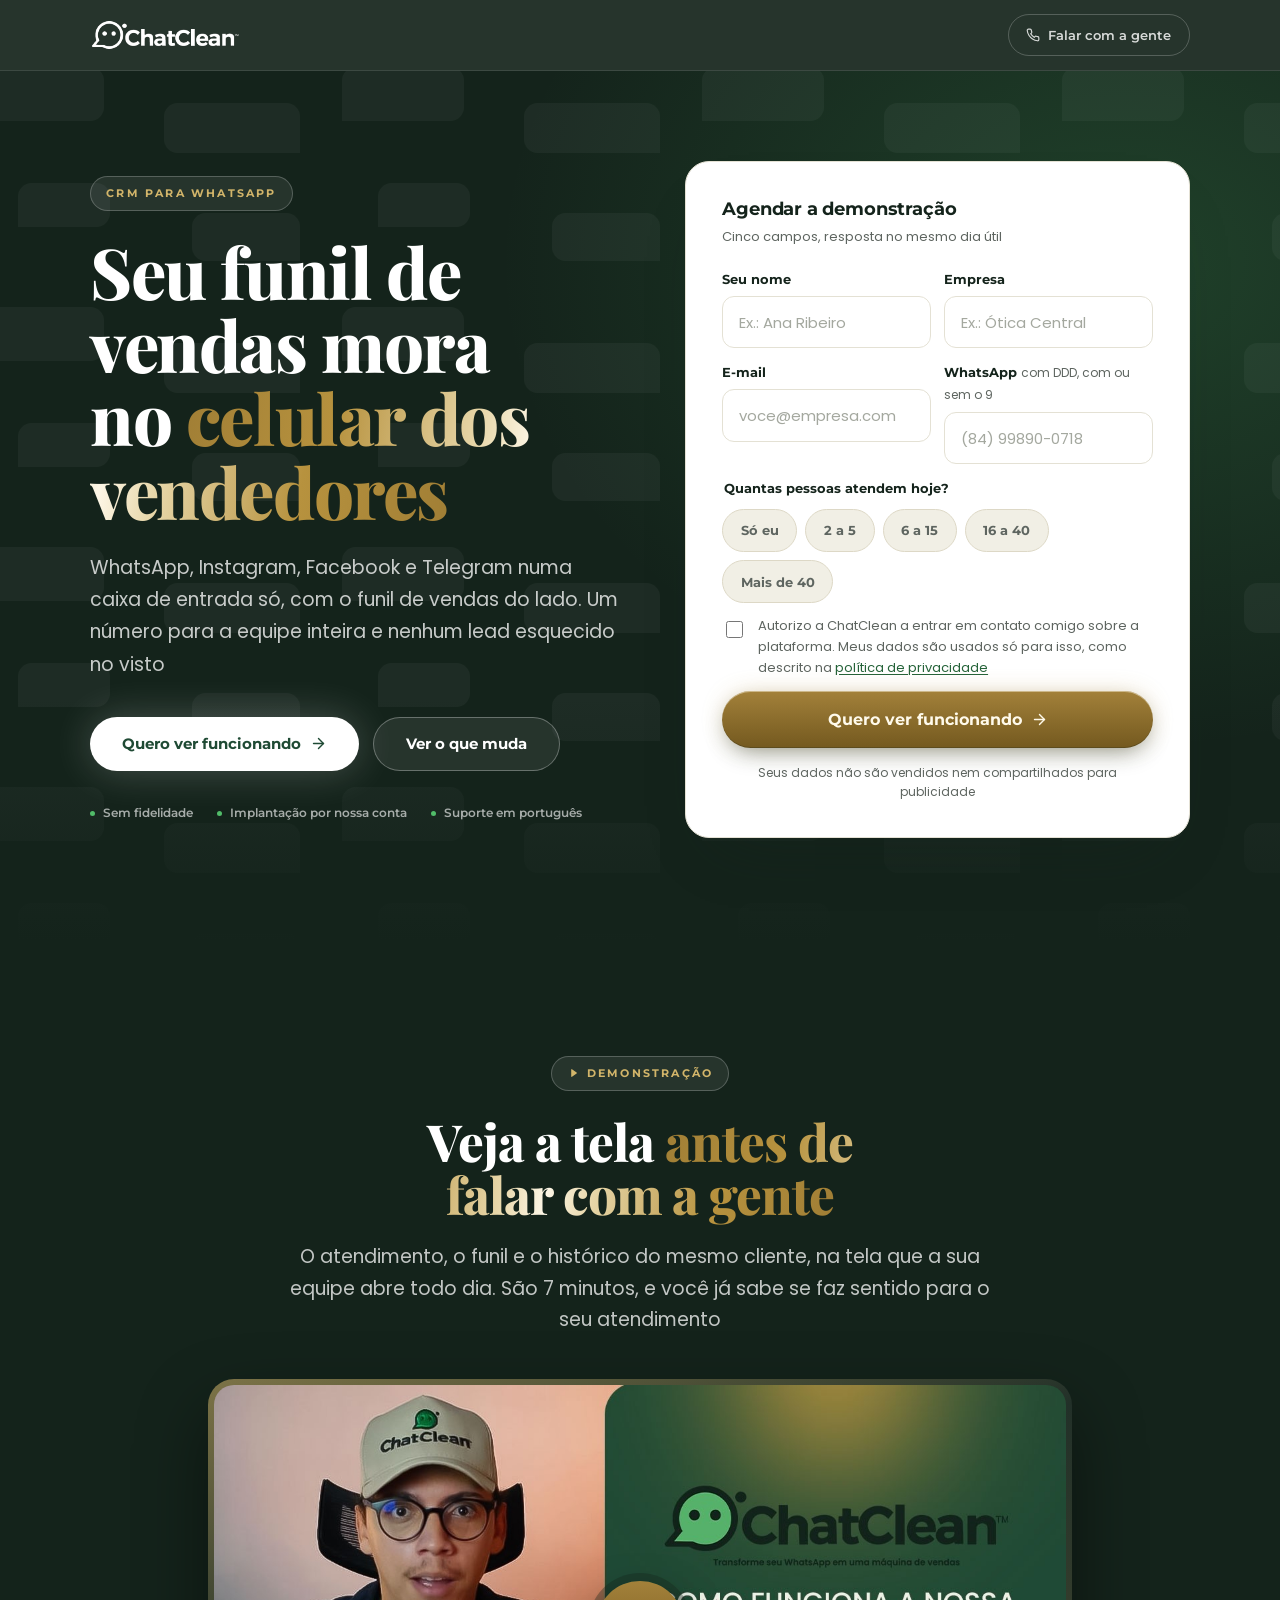
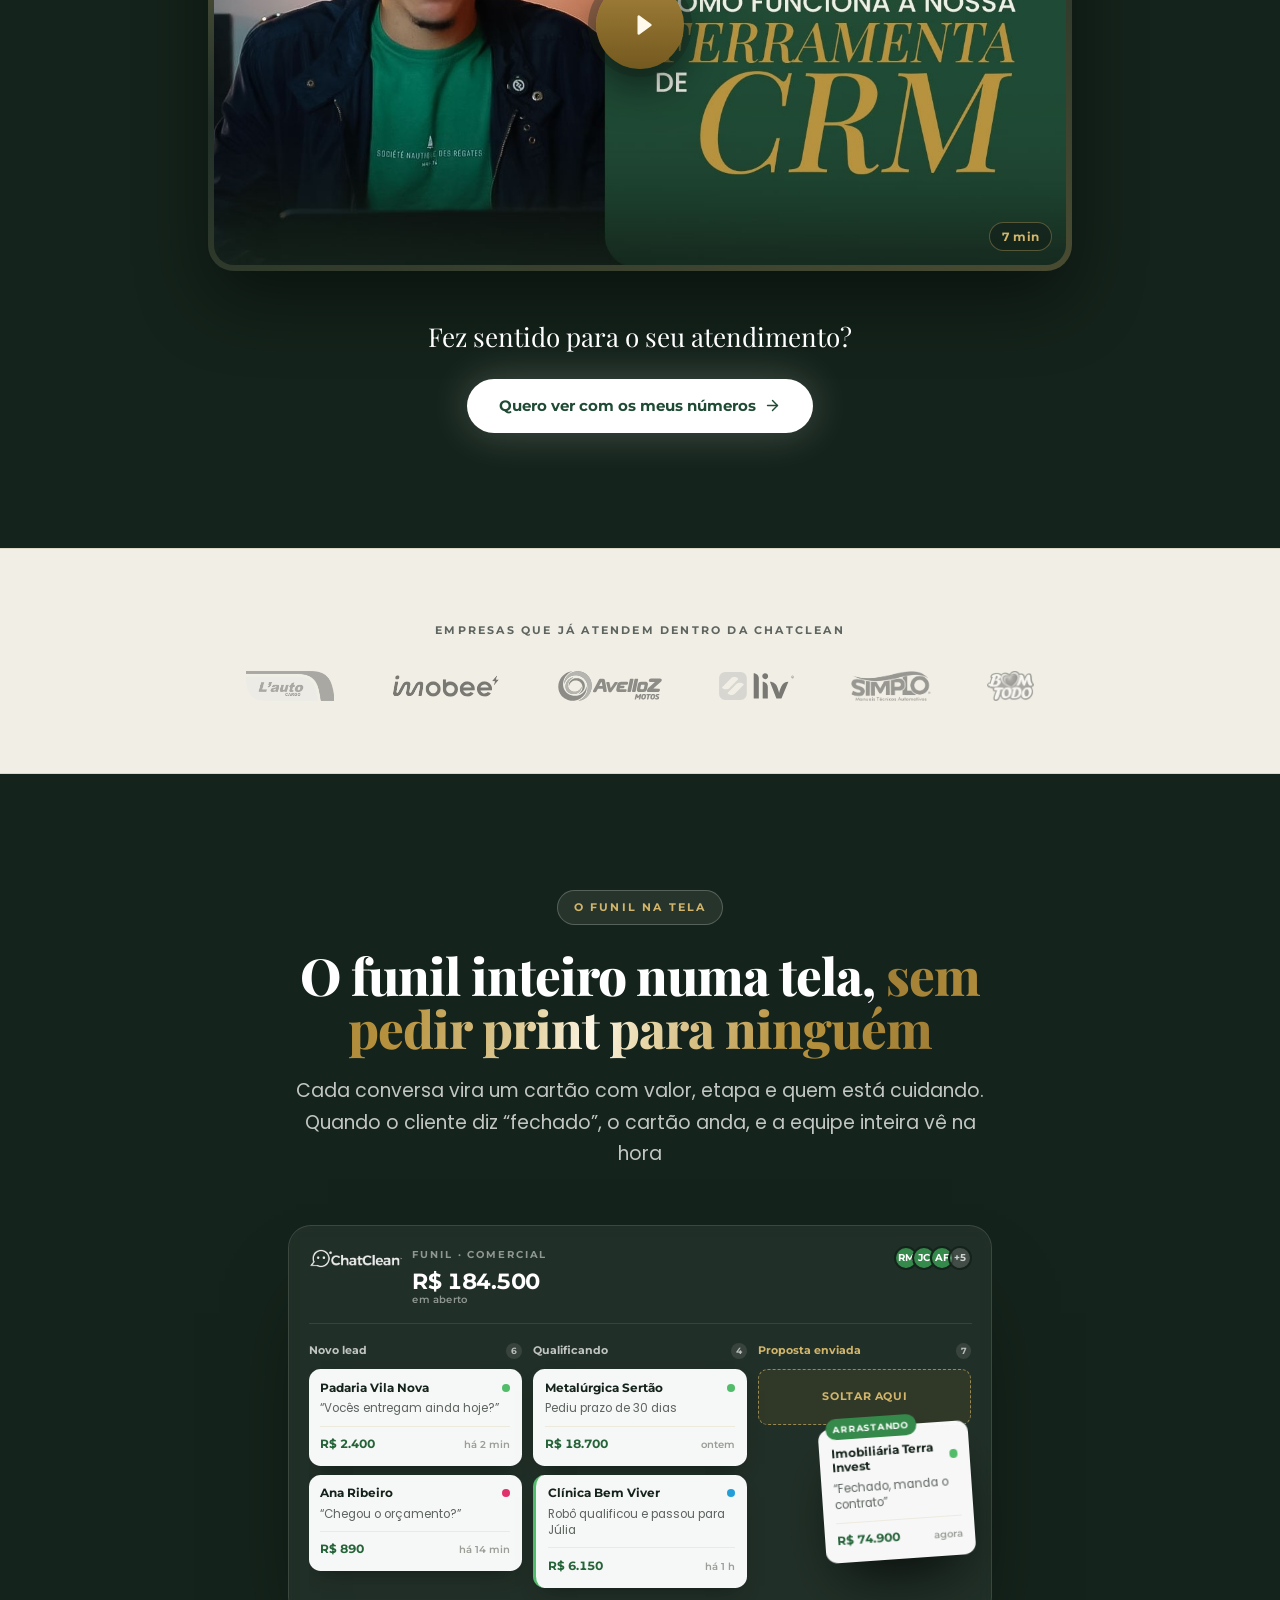
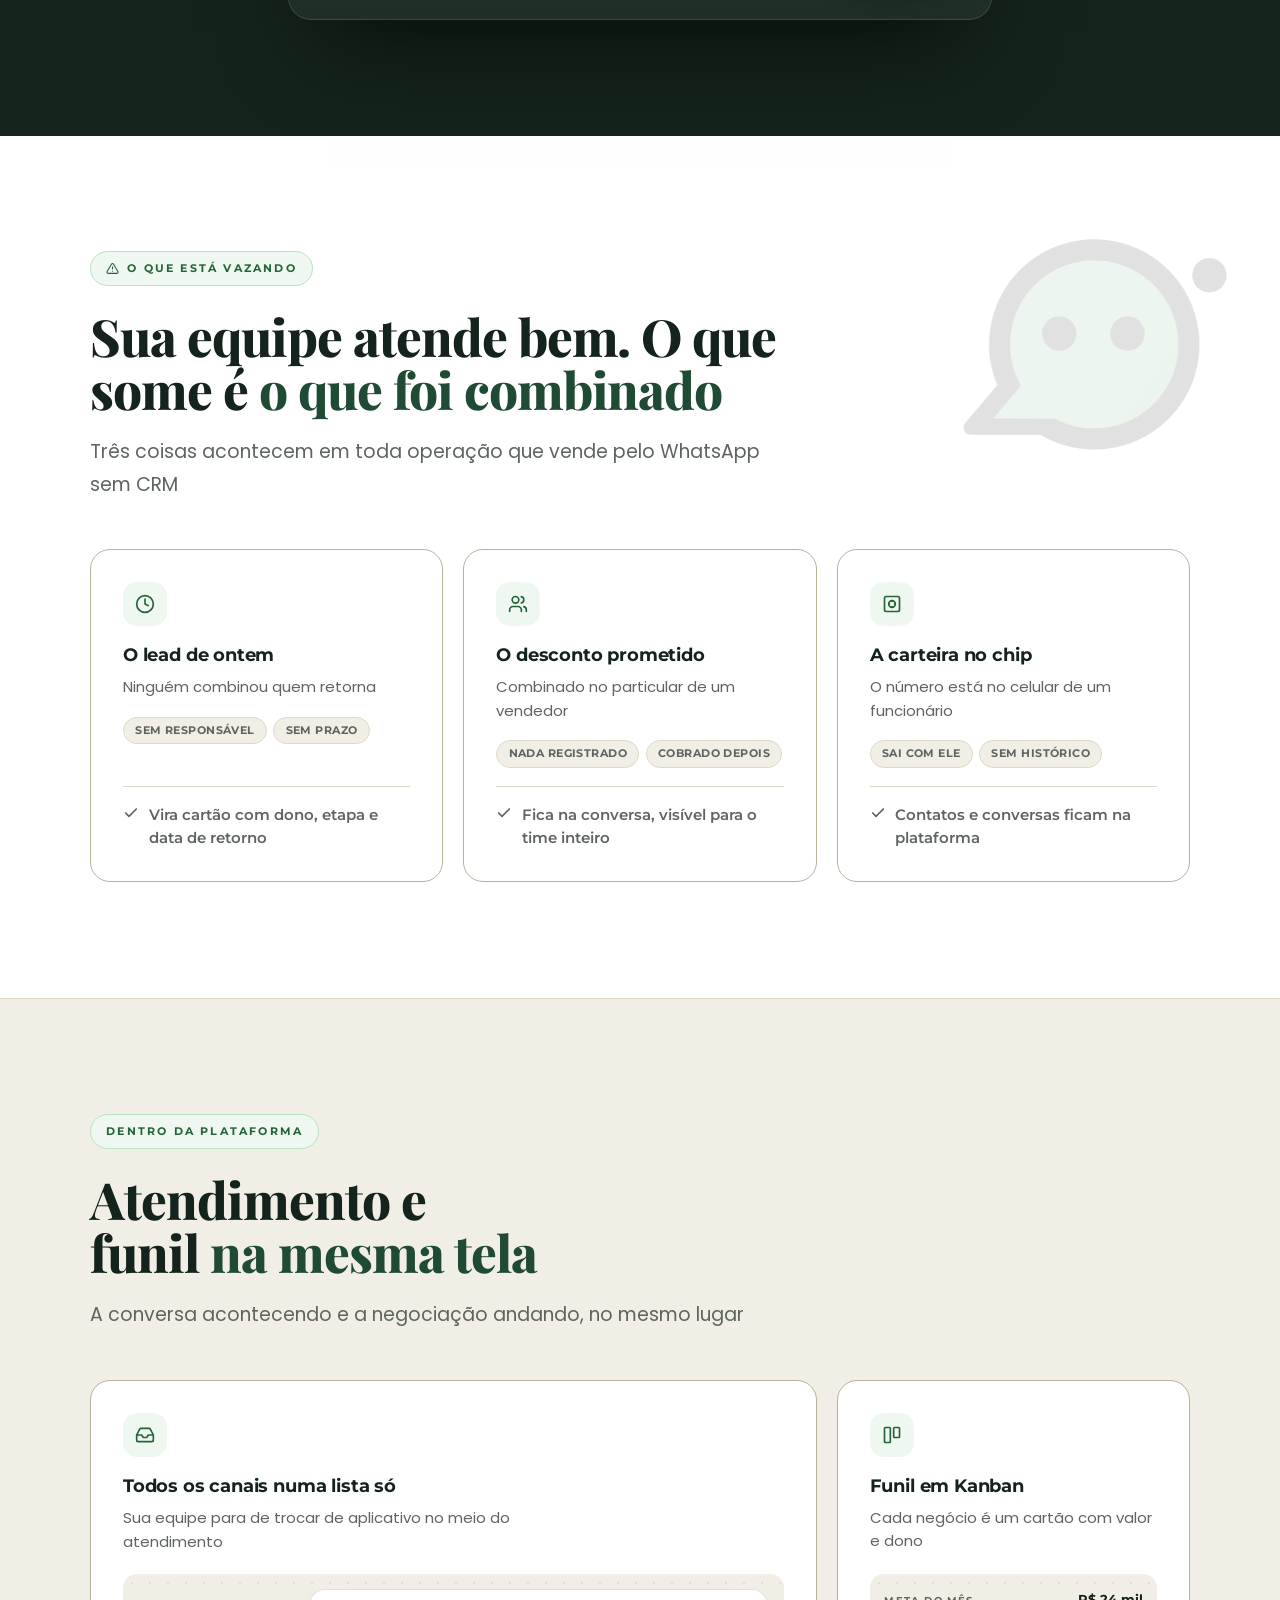
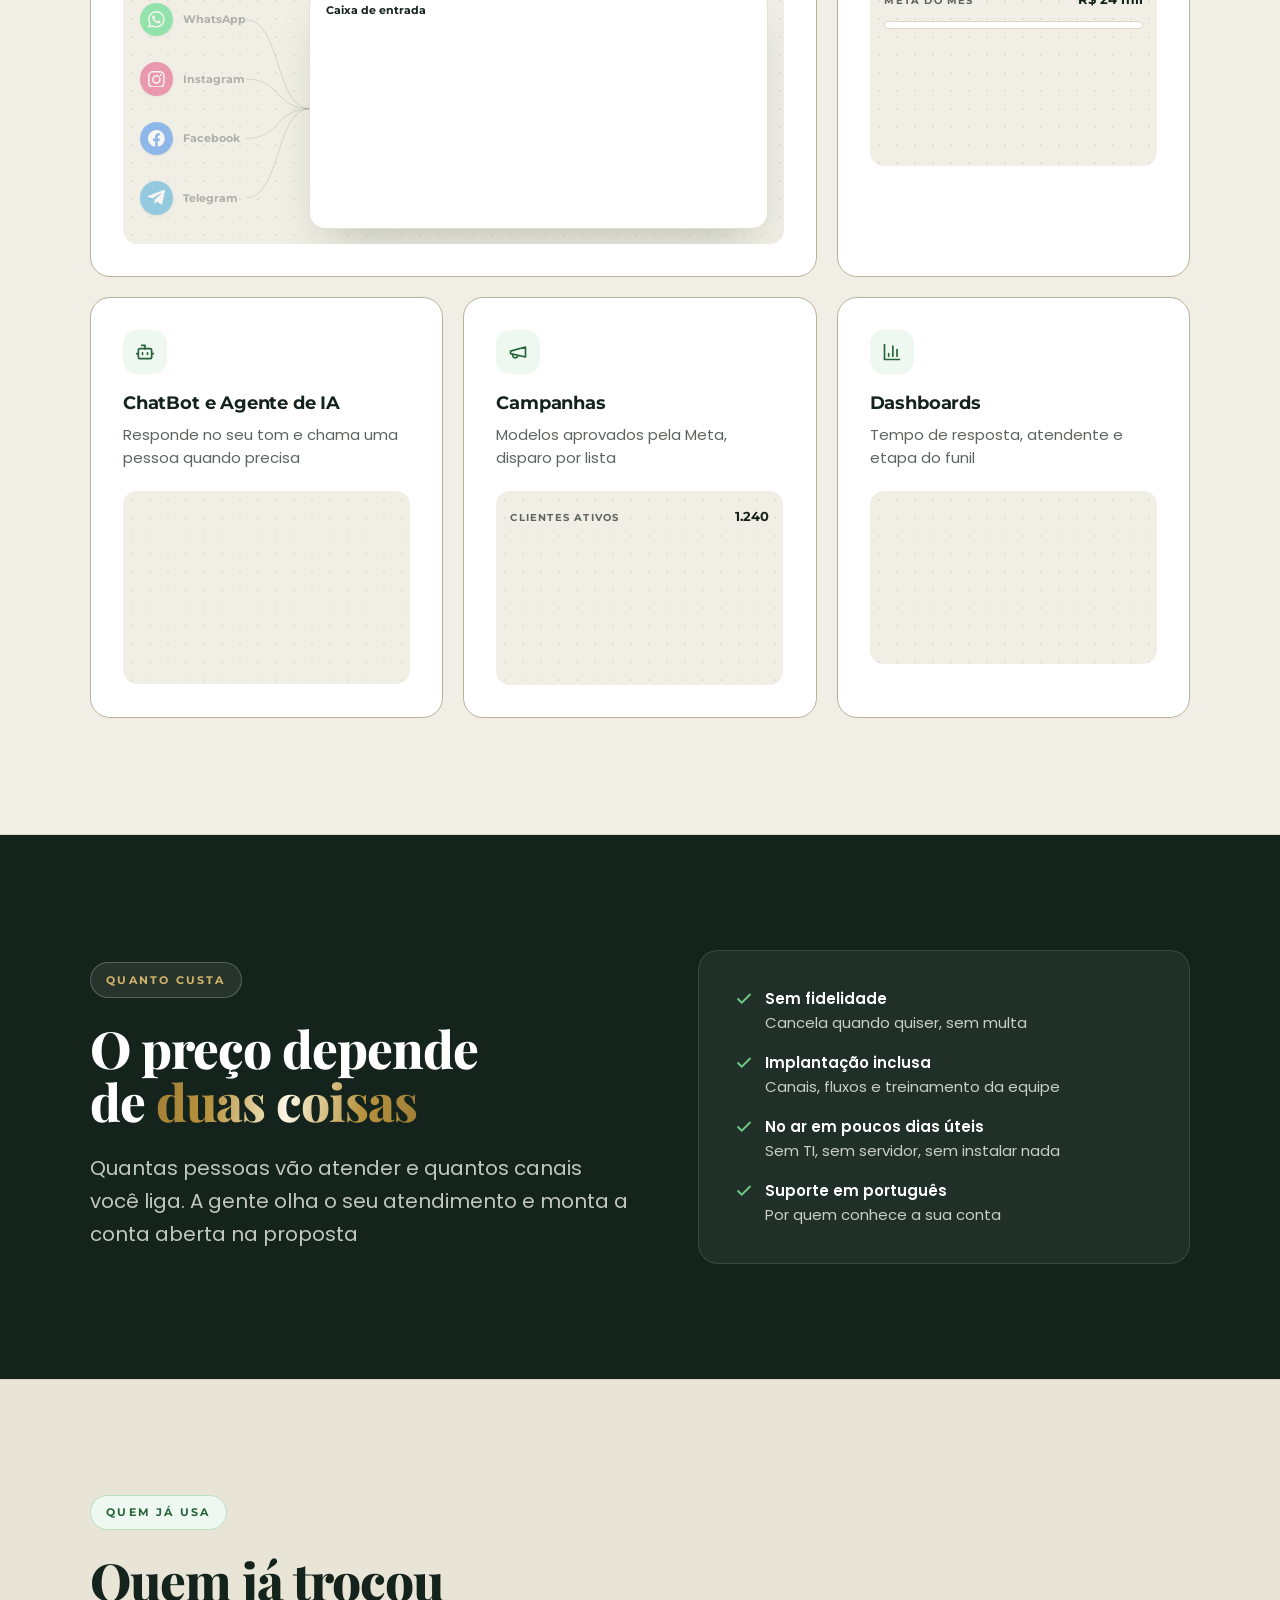
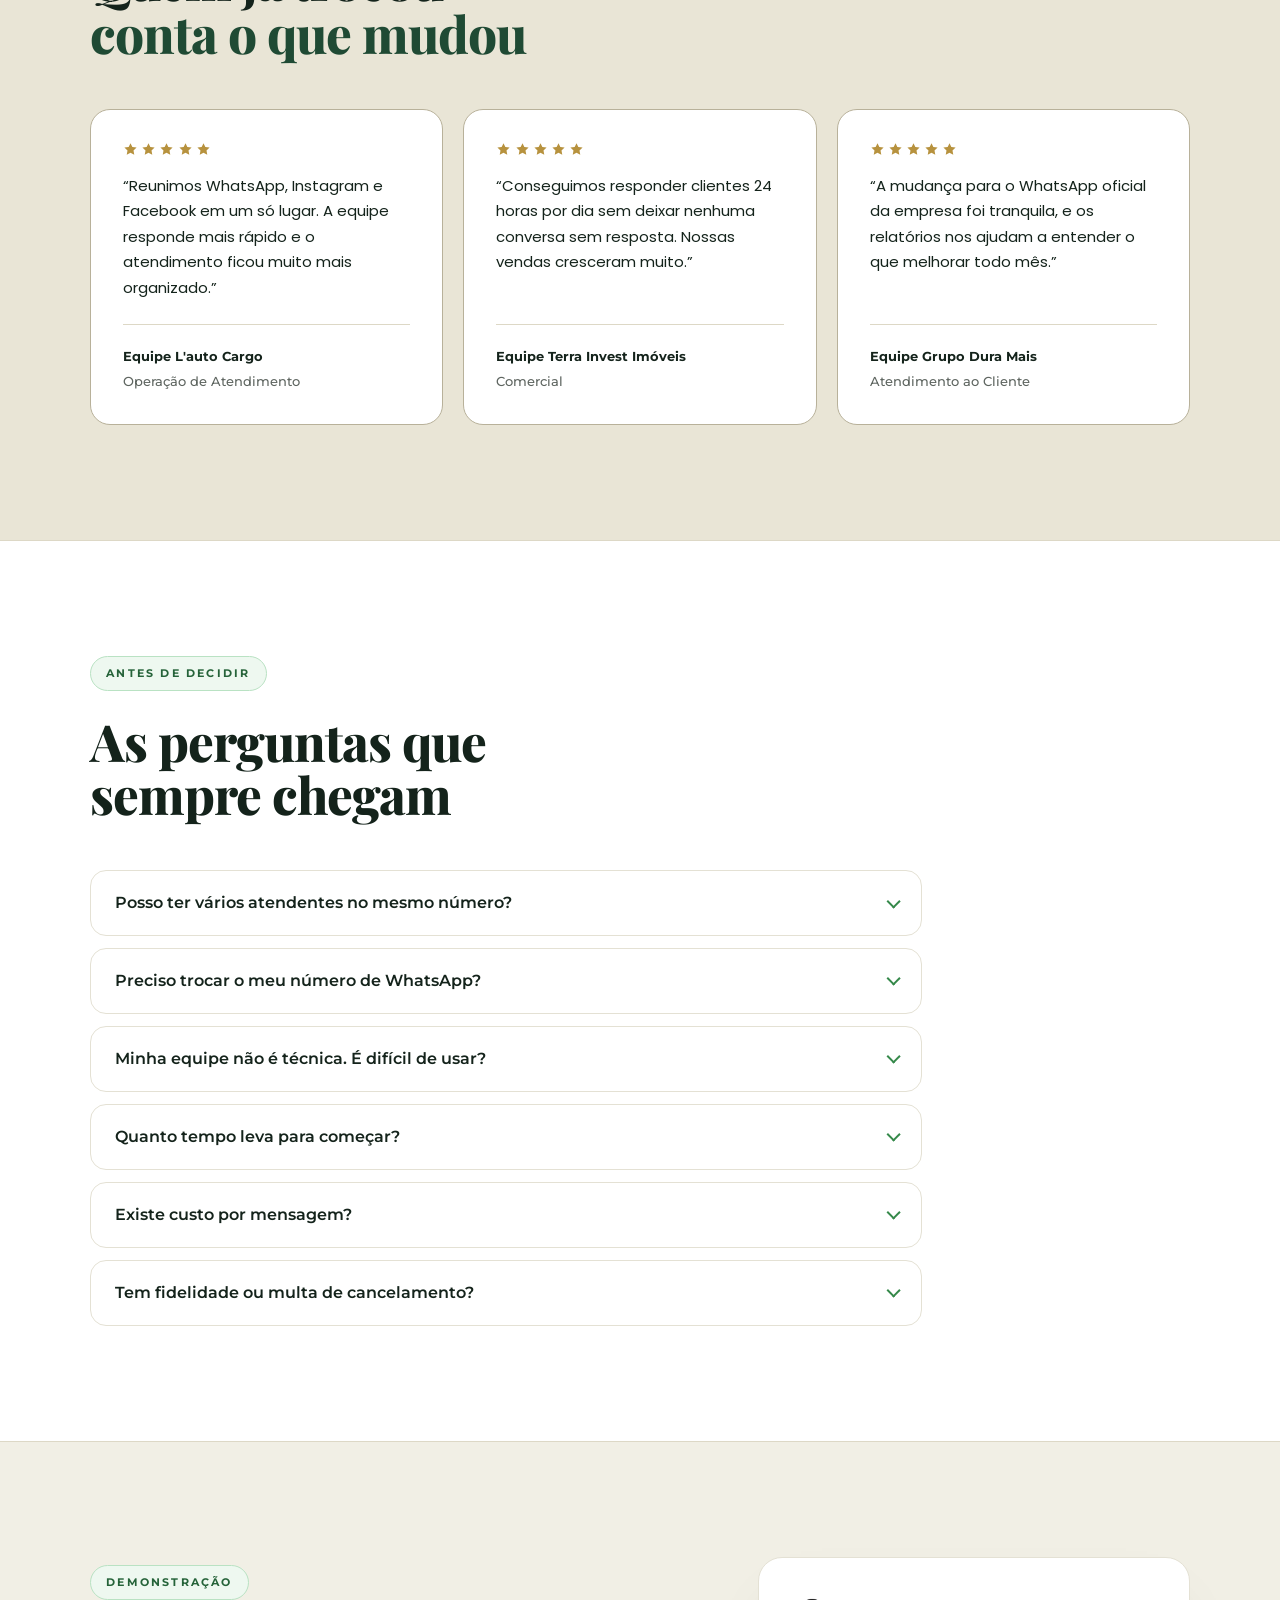
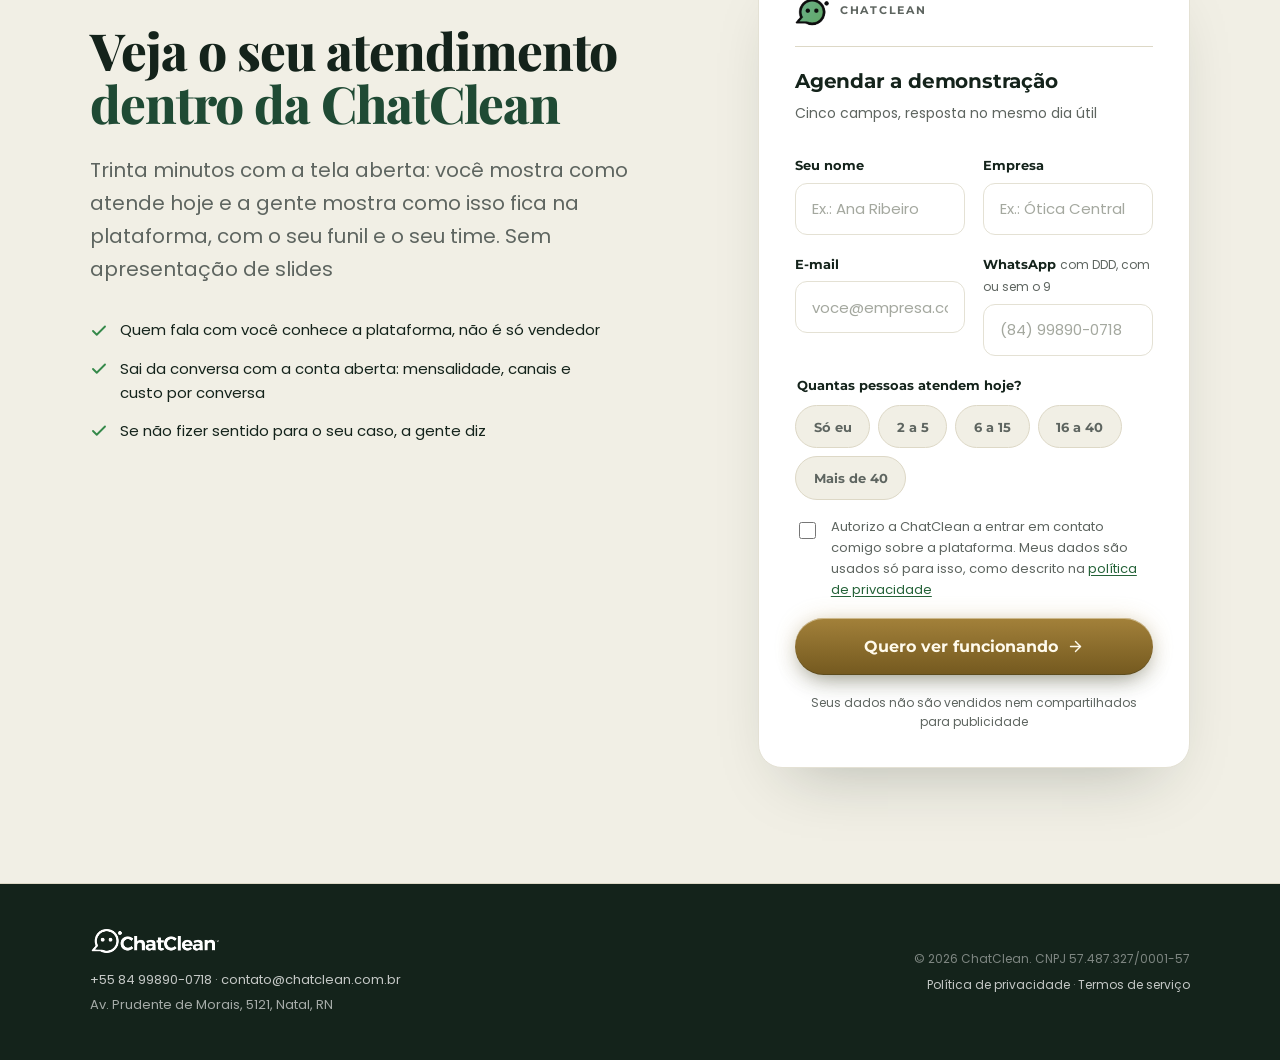
==== commit 0fe35e76: "fix(crm): a linha de apoio do vídeo não promete "sem preencher nada" O formulário está logo acima, n" ====
--- a/index.html
+++ b/index.html
@@ -267,8 +267,8 @@
             <h2>Veja a tela <span class="latao">antes de falar com a gente</span></h2>
             <p class="linha-de-apoio">
               O atendimento, o funil e o histórico do mesmo cliente, na tela que
-              a sua equipe abre todo dia. São 7 minutos, e você assiste sem
-              preencher nada
+              a sua equipe abre todo dia. São 7 minutos, e você já sabe se faz
+              sentido para o seu atendimento
             </p>
           </div>
 
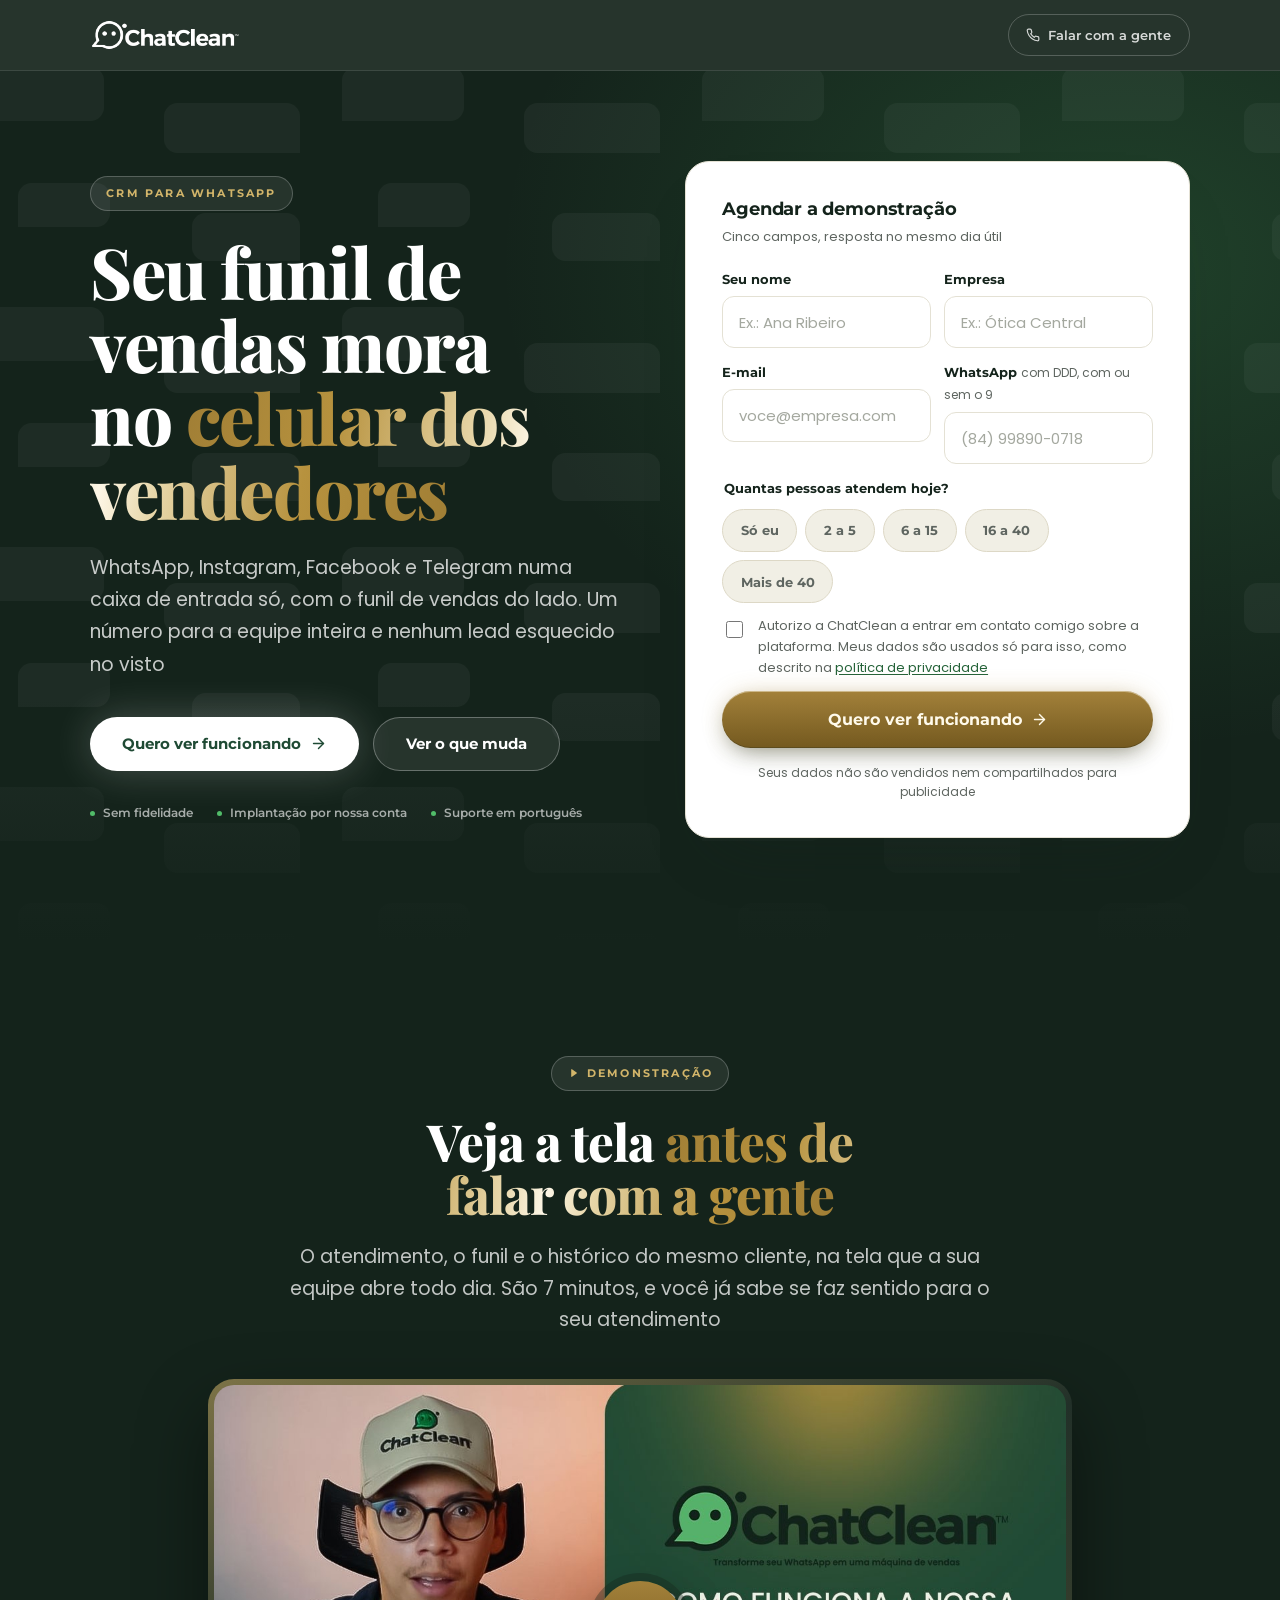
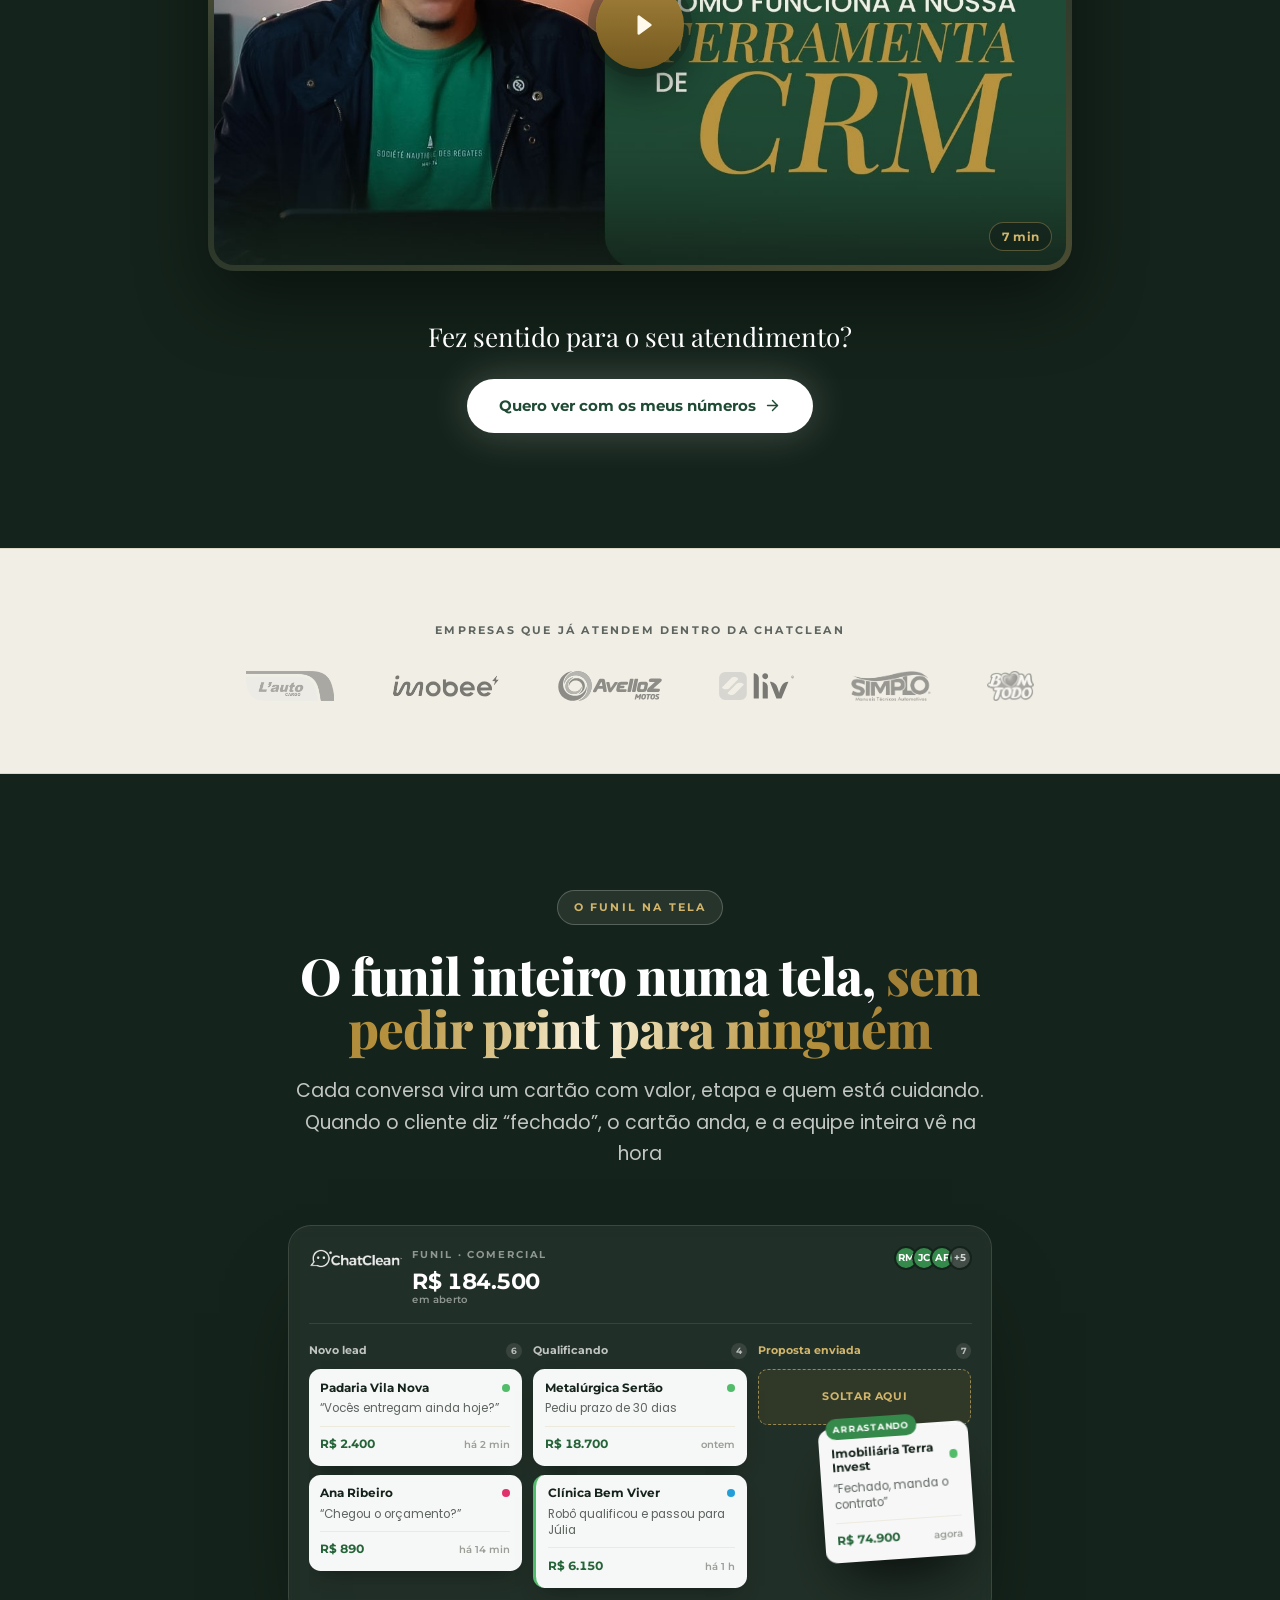
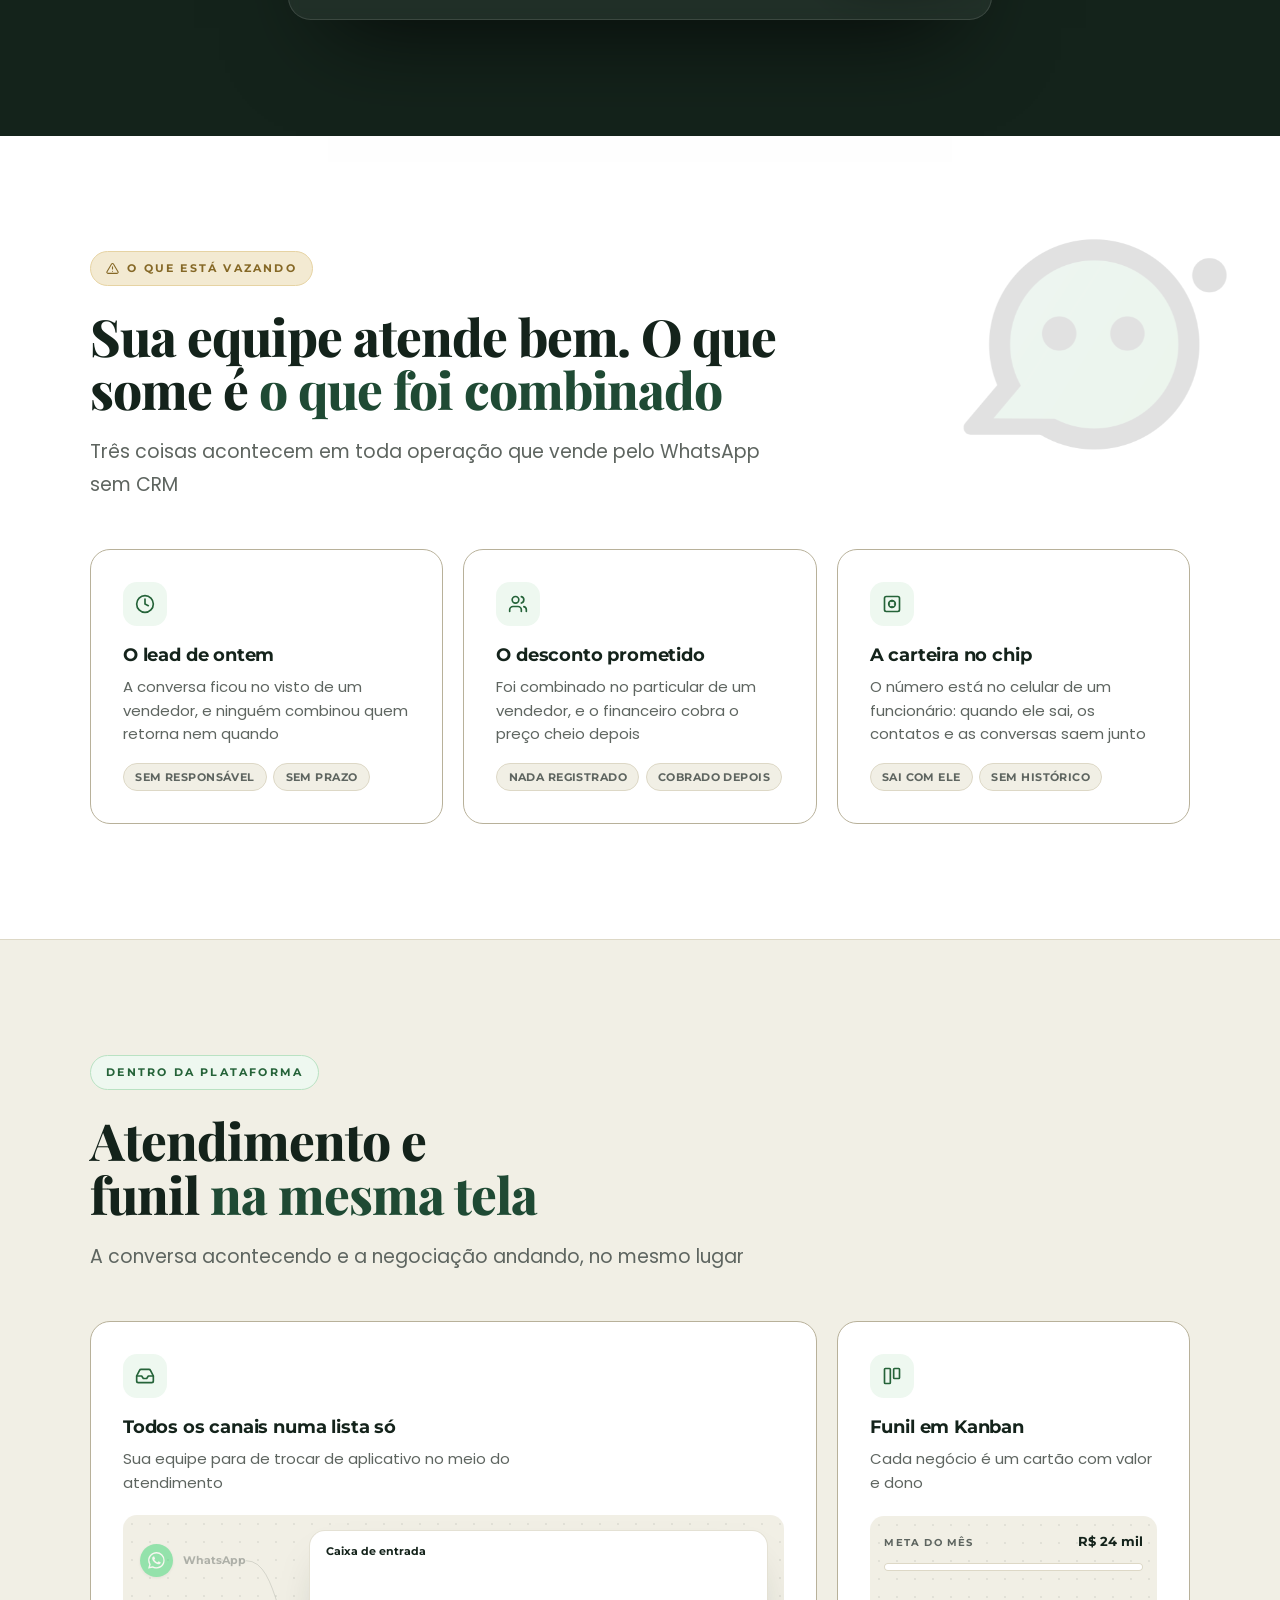
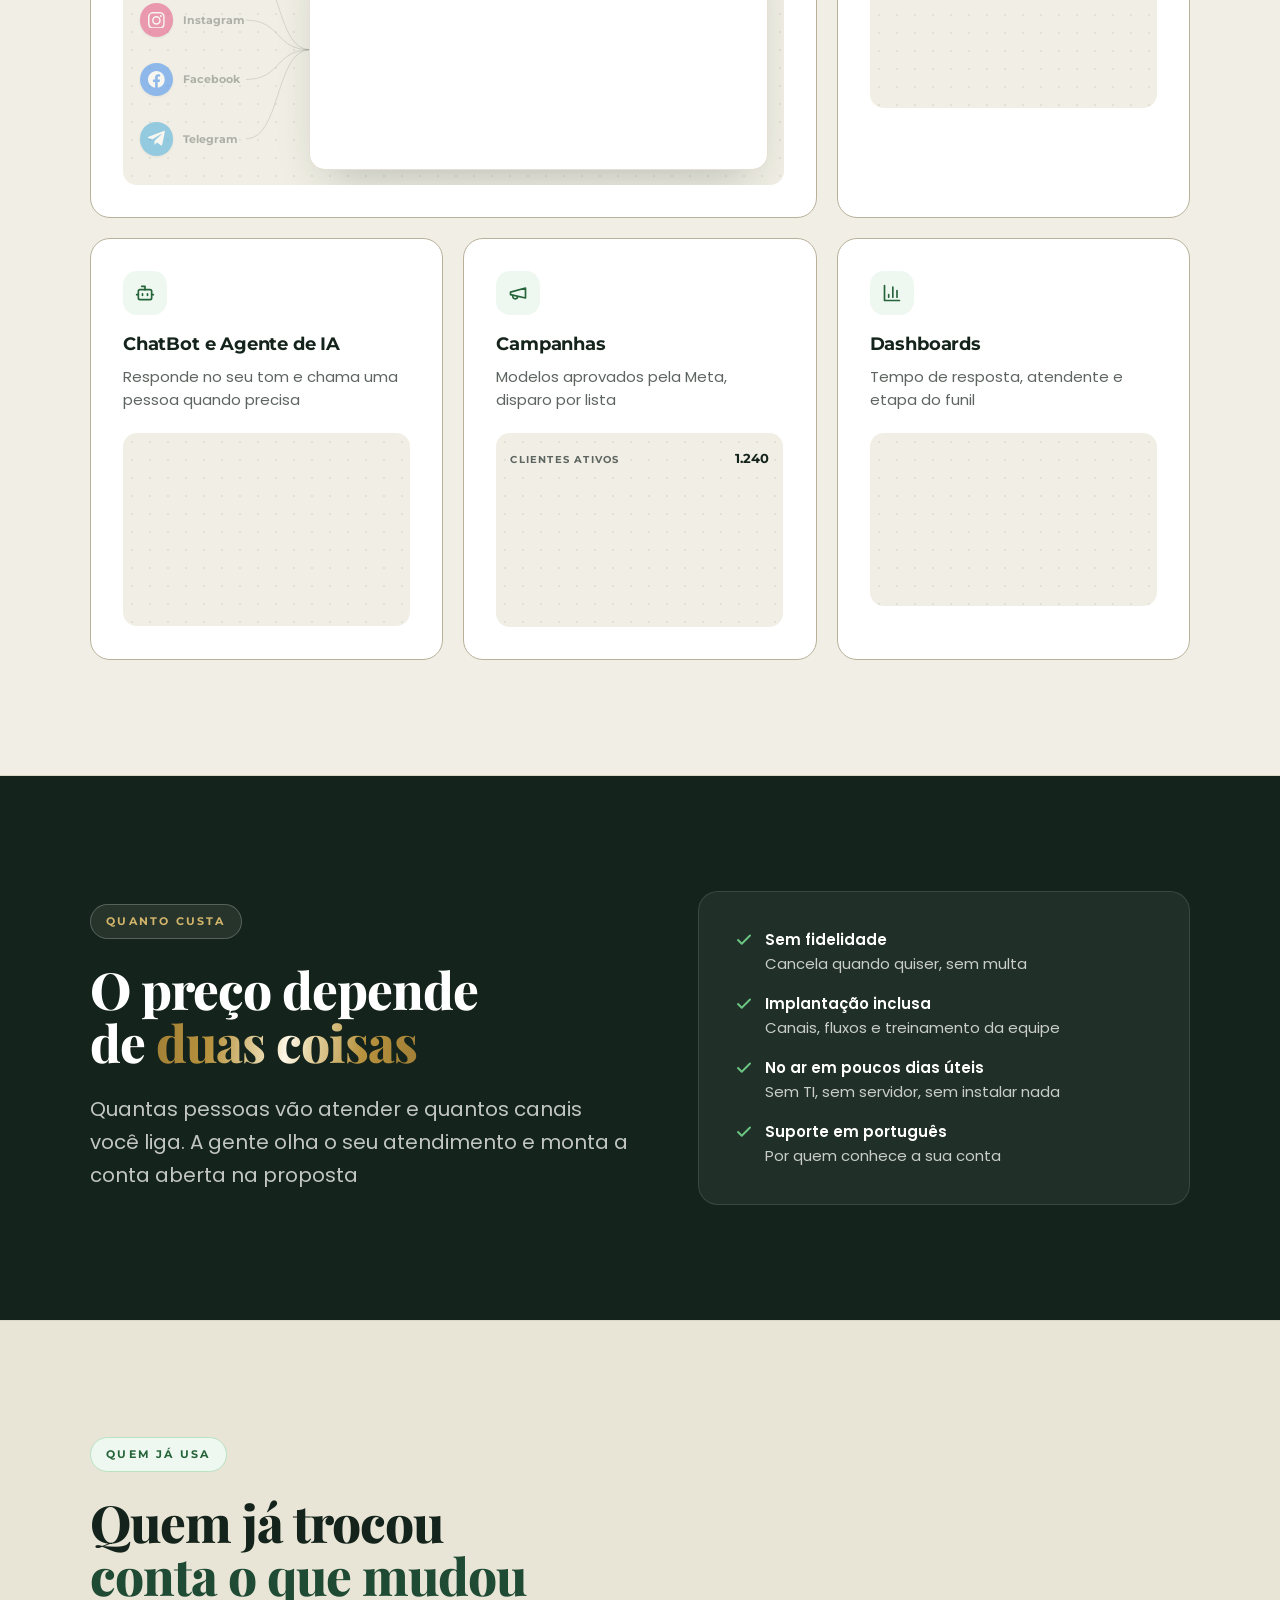
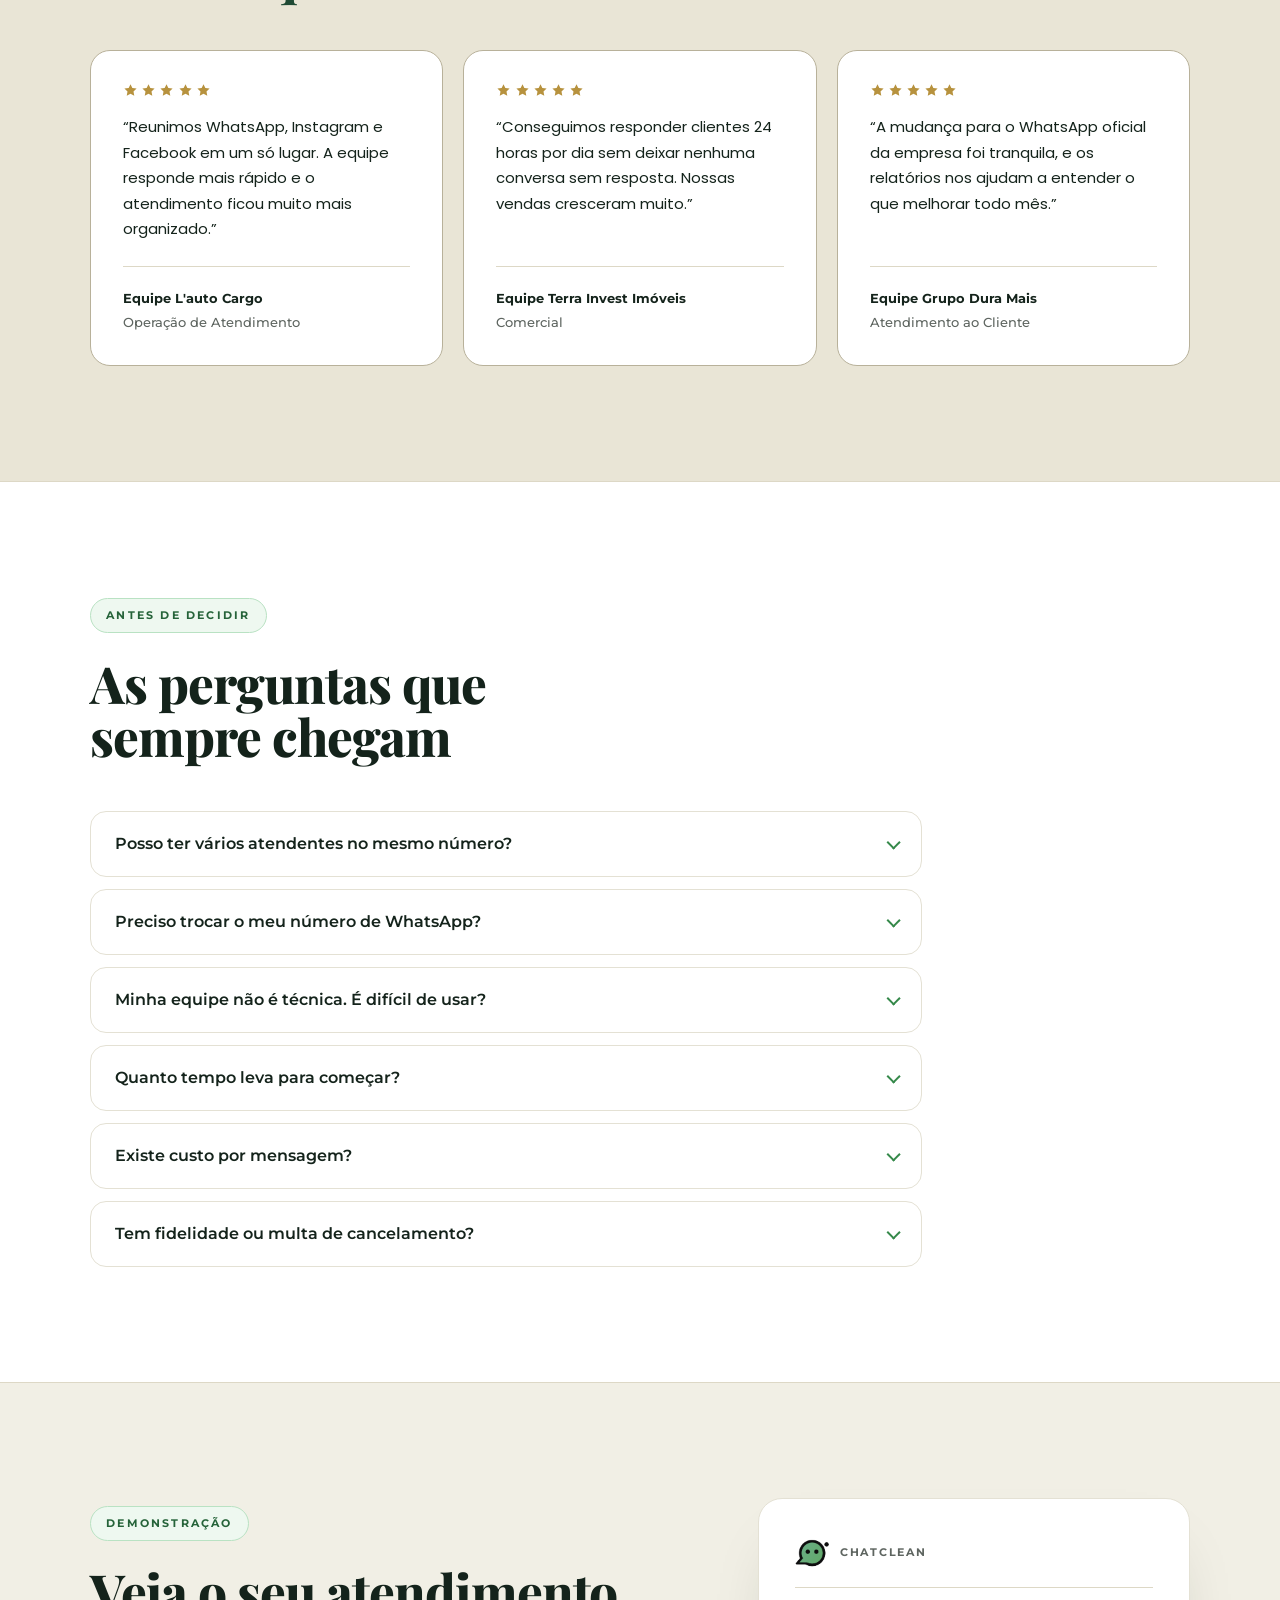
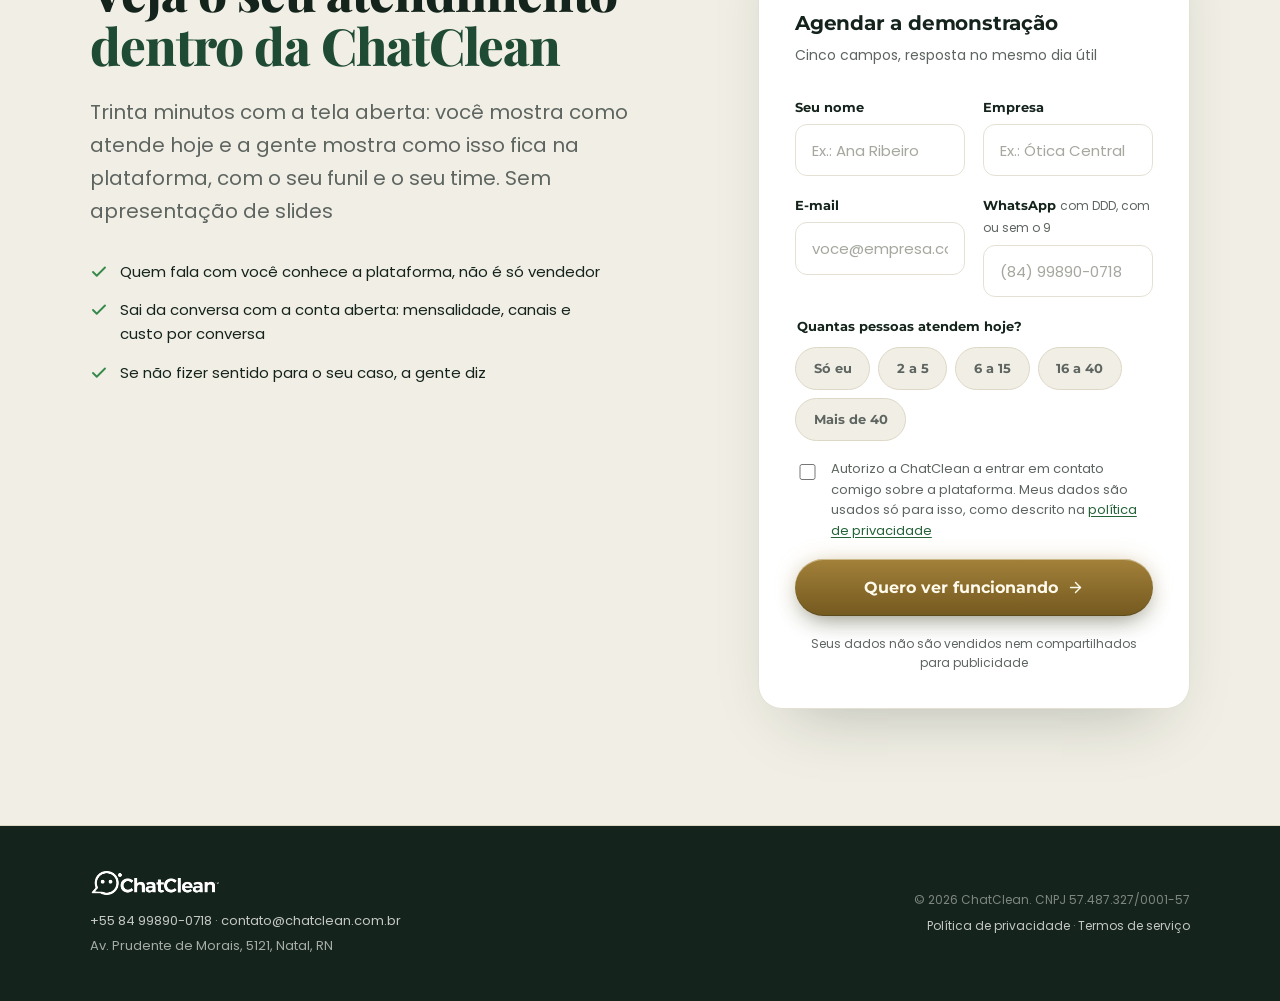
==== commit 6ff4e368: "feat(crm): "O que está vazando" no padrão de "Por que o chip cai" da API A etiqueta passa para a var" ====
--- a/index.html
+++ b/index.html
@@ -436,15 +436,21 @@
       </section>
 
       <!-- =====================================================
-           O custo. Cada cartão carrega o PAR: a perda em cima e
-           a resposta da plataforma embaixo. Nasceu de cortar
-           texto — três cartões de problema mais três de solução
-           viravam redação, e ninguém lia a segunda metade.
+           O custo, no mesmo padrão da seção "Por que o chip cai" da
+           landing de API: etiqueta em latão, e cada cartão com selo,
+           título, UMA frase com o mecanismo da perda e chips com o
+           que sobra. A resposta da plataforma não mora aqui: é a
+           seção seguinte, como lá. Já foi cartão "de virada", com a
+           resposta verde no pé; saiu para as duas landings lerem
+           igual.
            ===================================================== -->
       <section class="secao secao--marcada" id="o-que-muda">
         <div class="envelope">
           <div class="titulo-de-secao">
-            <span class="etiqueta"><svg aria-hidden="true" width="13" height="13"><use href="#i-alerta" /></svg> O que está vazando</span>
+            <span class="etiqueta etiqueta--latao">
+              <svg aria-hidden="true" width="13" height="13"><use href="#i-alerta" /></svg>
+              O que está vazando
+            </span>
             <h2>Sua equipe atende bem. O que some é <span class="destaque">o que foi combinado</span></h2>
             <p>Três coisas acontecem em toda operação que vende pelo WhatsApp sem CRM</p>
           </div>
@@ -453,43 +459,31 @@
             <article class="cartao">
               <span class="selo-de-icone"><svg aria-hidden="true"><use href="#i-relogio" /></svg></span>
               <h3>O lead de ontem</h3>
-              <p>Ninguém combinou quem retorna</p>
+              <p>A conversa ficou no visto de um vendedor, e ninguém combinou quem retorna nem quando</p>
               <div class="chips">
                 <span class="chip">sem responsável</span>
                 <span class="chip">sem prazo</span>
               </div>
-              <p class="virada__resposta">
-                <svg aria-hidden="true"><use href="#i-confere" /></svg>
-                Vira cartão com dono, etapa e data de retorno
-              </p>
             </article>
 
             <article class="cartao">
               <span class="selo-de-icone"><svg aria-hidden="true"><use href="#i-pessoas" /></svg></span>
               <h3>O desconto prometido</h3>
-              <p>Combinado no particular de um vendedor</p>
+              <p>Foi combinado no particular de um vendedor, e o financeiro cobra o preço cheio depois</p>
               <div class="chips">
                 <span class="chip">nada registrado</span>
                 <span class="chip">cobrado depois</span>
               </div>
-              <p class="virada__resposta">
-                <svg aria-hidden="true"><use href="#i-confere" /></svg>
-                Fica na conversa, visível para o time inteiro
-              </p>
             </article>
 
             <article class="cartao">
               <span class="selo-de-icone"><svg aria-hidden="true"><use href="#i-cofre" /></svg></span>
               <h3>A carteira no chip</h3>
-              <p>O número está no celular de um funcionário</p>
+              <p>O número está no celular de um funcionário: quando ele sai, os contatos e as conversas saem junto</p>
               <div class="chips">
                 <span class="chip">sai com ele</span>
                 <span class="chip">sem histórico</span>
               </div>
-              <p class="virada__resposta">
-                <svg aria-hidden="true"><use href="#i-confere" /></svg>
-                Contatos e conversas ficam na plataforma
-              </p>
             </article>
           </div>
         </div>
--- a/base.css
+++ b/base.css
@@ -853,21 +853,6 @@
   margin-top: 1.15rem;
 }
 
-/* O respiro mínimo antes do fio da resposta.
-
-   `.virada__resposta` usa `margin-top: auto` para o fio alinhar no pé dos
-   três cartões, e isso funciona enquanto sobra espaço. Quando os chips
-   quebram em duas linhas o cartão enche, o `auto` vira ZERO e o chip encosta
-   no fio.
-
-   `auto` não aceita mínimo, então o respiro vem do irmão de cima: as duas
-   margens se somam num contêiner flex, e o menor vão possível passa a ser
-   1.15rem. O `:has` é para não afetar os cartões onde os chips são a última
-   coisa, que são cinco dos sete na landing de API. */
-.chips:has(+ .virada__resposta) {
-  margin-bottom: 1.15rem;
-}
-
 .chip {
   font-family: var(--fonte-util);
   font-size: 0.6875rem;
@@ -894,39 +879,6 @@
   color: rgba(255, 255, 255, 0.72);
   background: rgba(255, 255, 255, 0.07);
   border-color: rgba(255, 255, 255, 0.16);
-}
-
-/* ----- Cartão de virada ------------------------------------
-   Problema em cima, resposta embaixo, no mesmo cartão. Nasceu
-   de cortar texto: em vez de três cartões de problema e mais
-   três de solução, cada peça carrega o par. A resposta fica
-   SEMPRE visível — esconder no hover deixaria o celular sem
-   ela. */
-.virada__resposta {
-  display: flex;
-  align-items: flex-start;
-  gap: 0.6rem;
-  margin-top: auto;
-  padding-top: 1rem;
-  border-top: 1px solid var(--creme-fio);
-  font-family: var(--fonte-util);
-  font-size: 0.8125rem;
-  font-weight: 600;
-  line-height: 1.5;
-  color: var(--verde-texto);
-}
-
-.virada__resposta svg {
-  flex: 0 0 auto;
-  width: 1rem;
-  height: 1rem;
-  margin-top: 0.15rem;
-  transition: transform 0.4s cubic-bezier(0.16, 1, 0.3, 1);
-}
-
-.cartao:hover .virada__resposta svg,
-.cartao:focus-within .virada__resposta svg {
-  transform: scale(1.25);
 }
 
 .grade {
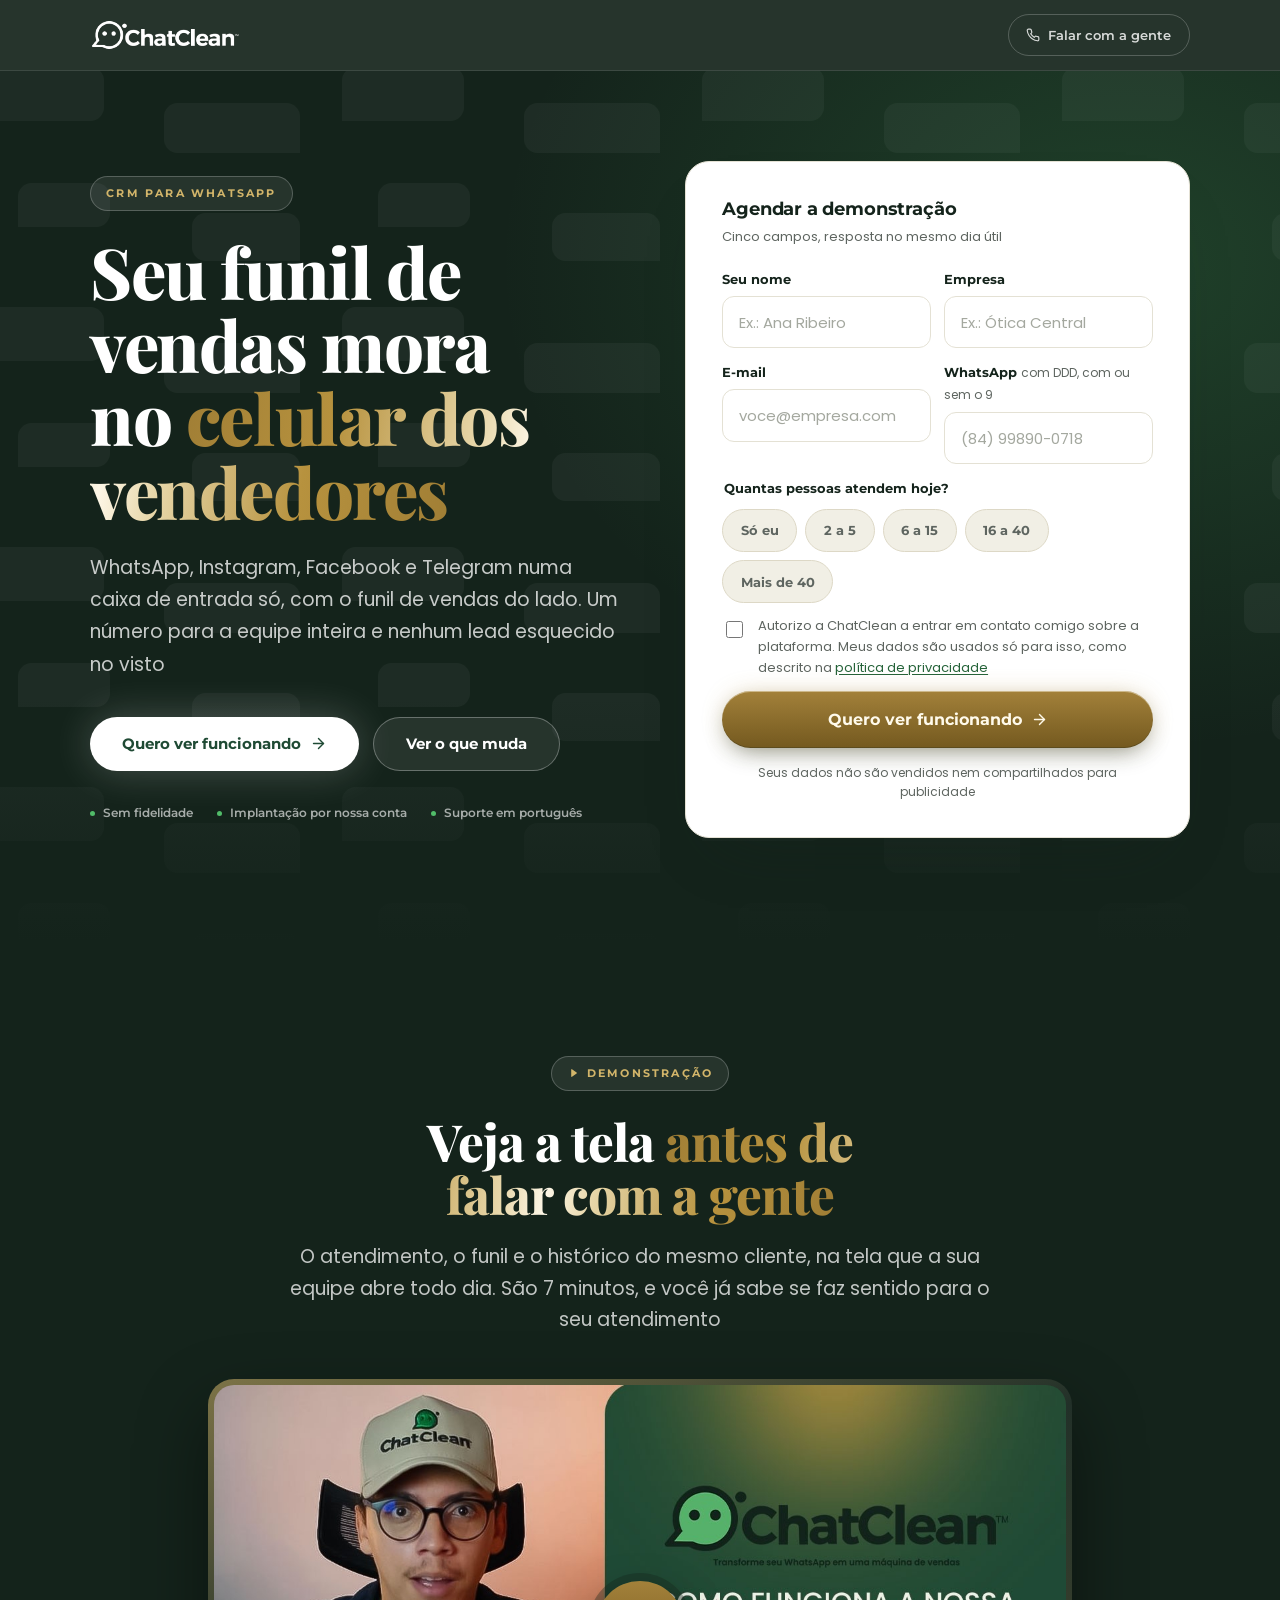
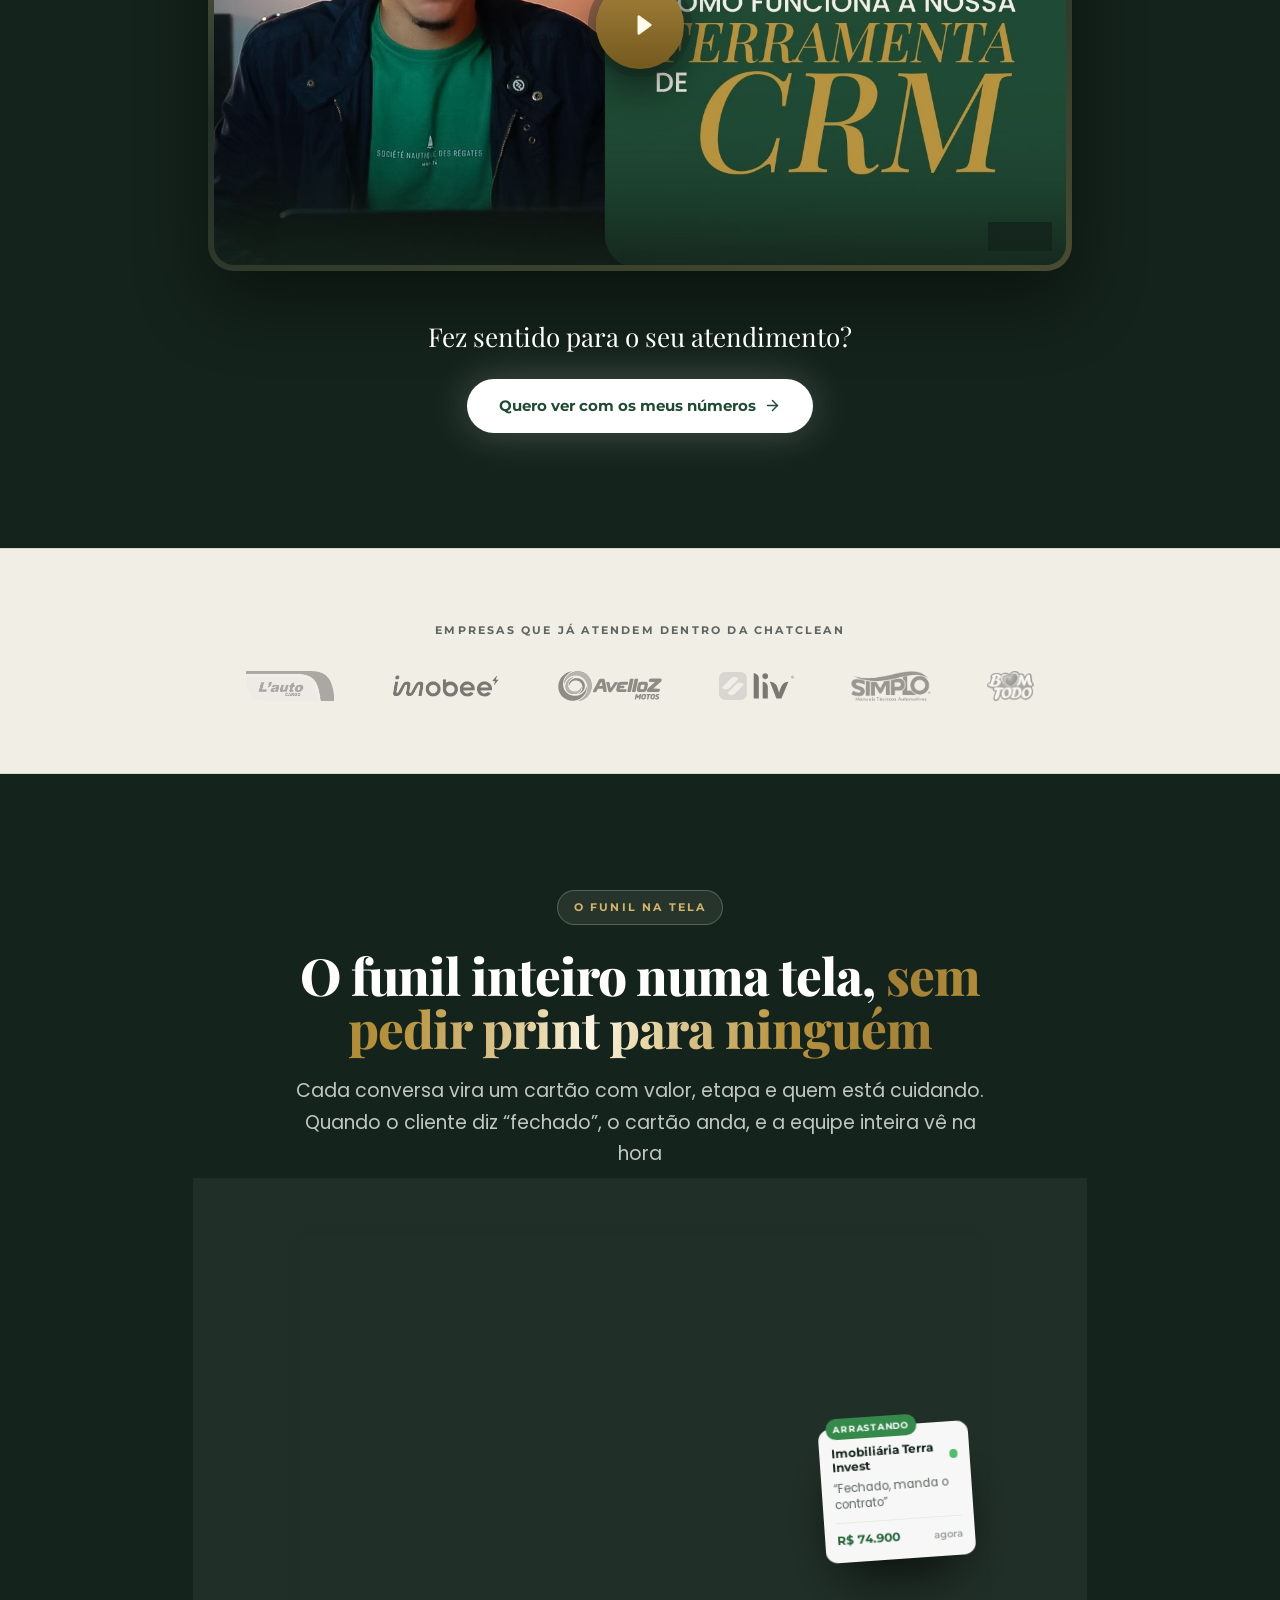
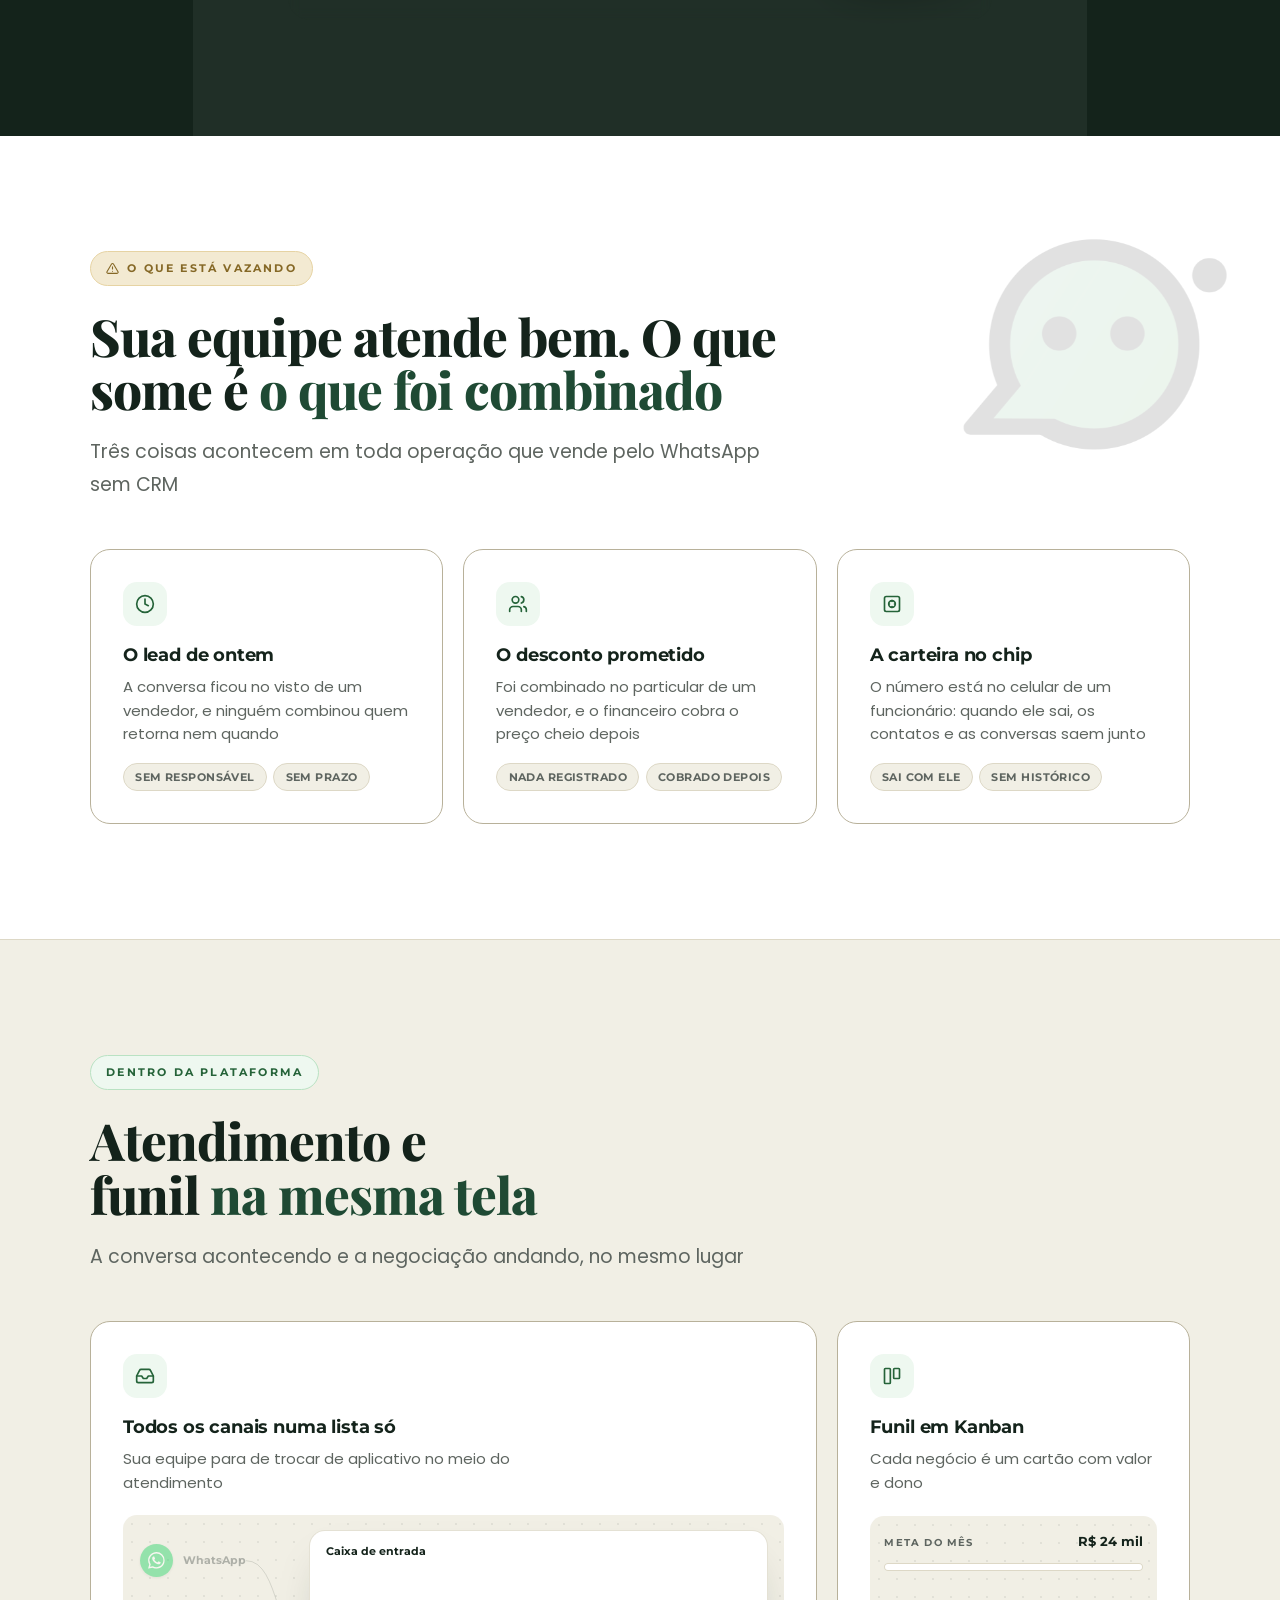
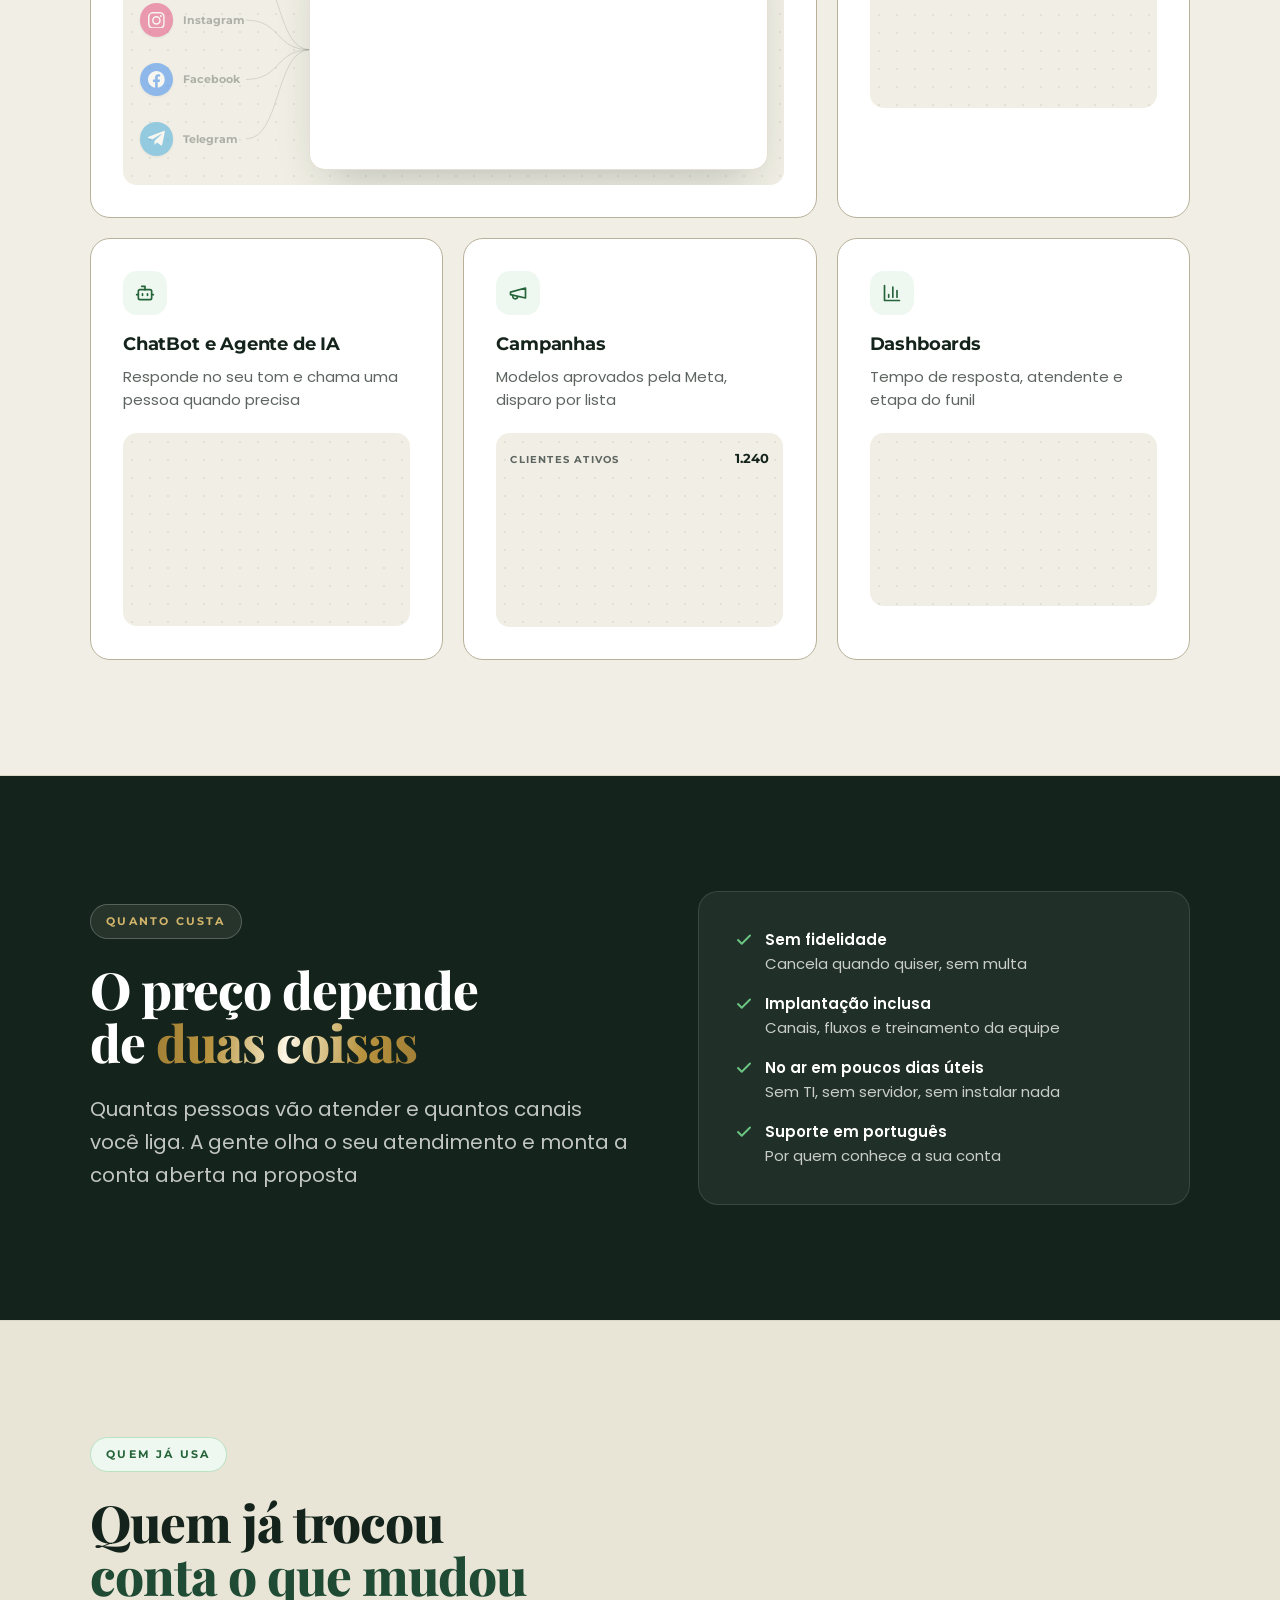
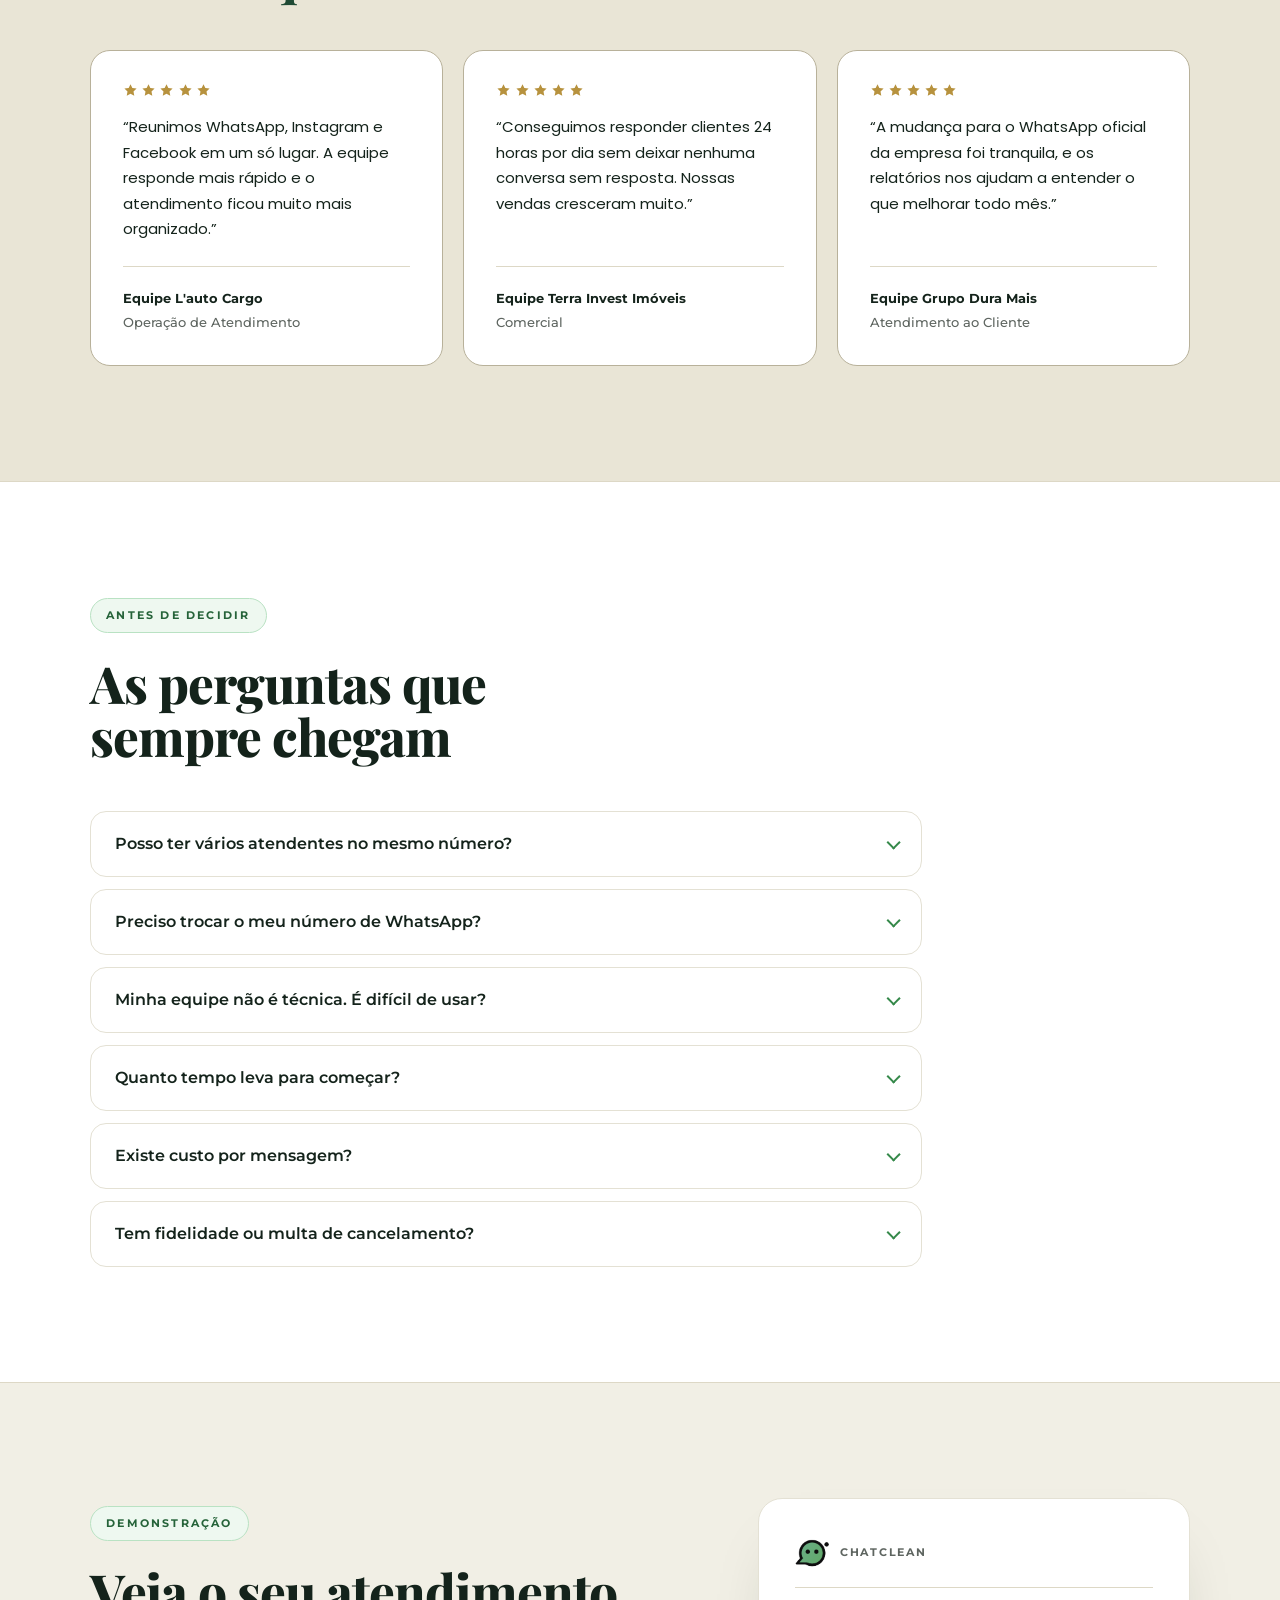
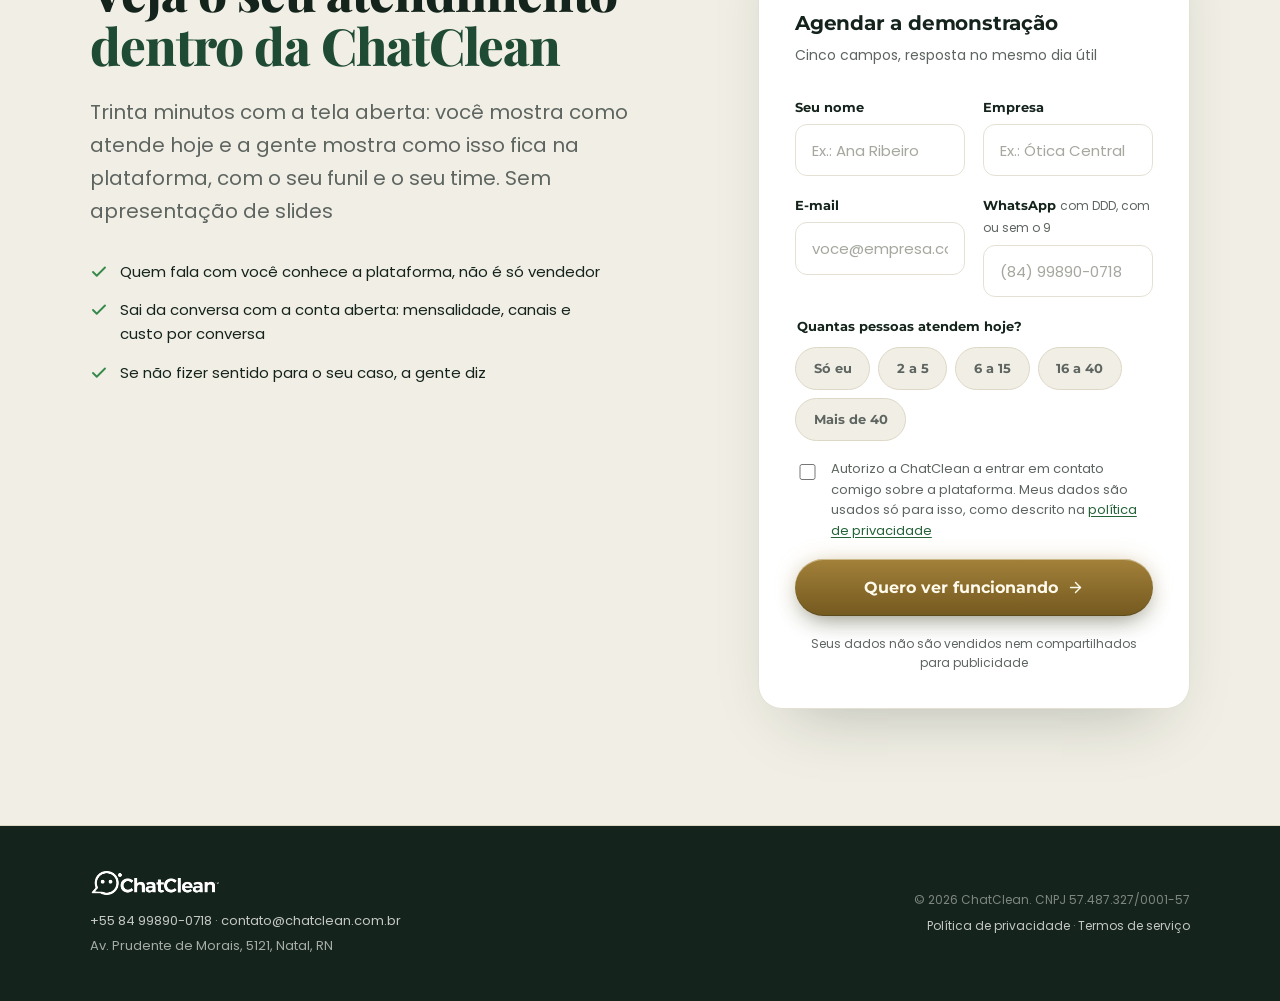
==== commit 8c09f07e: "feat: script do Tintim nas duas landings, junto do pixel da Meta Co-Authored-By: Claude Opus 5.5 <no" ====
--- a/index.html
+++ b/index.html
@@ -12,6 +12,53 @@
     <meta name="theme-color" content="#14231b" />
     <link rel="icon" type="image/svg+xml" href="ativos/marca-chatclean.svg" />
 
+    <!-- =====================================================
+         O PIXEL DA META
+         ---------------------------------------------------------
+         Inline e ANTES das folhas de estilo, de propósito: script
+         espera folha pendente para executar, e o PageView desta
+         página precisa contar mesmo para quem desiste em dois
+         segundos. O `fbevents.js` é assíncrono, então nada disto
+         atrasa o desenho da tela.
+
+         Aqui mora só o básico: criar o `fbq`, carregar o script e
+         contar a visita. Os eventos que valem dinheiro (Lead,
+         ViewContent, Contact) estão em `pixel.js`, no fim do
+         `<body>`, e o mesmo Lead sai também do servidor
+         (`api/_eventos-da-meta.js`) com o mesmo `event_id`.
+         ===================================================== -->
+    <script>
+      !function(f,b,e,v,n,t,s)
+      {if(f.fbq)return;n=f.fbq=function(){n.callMethod?
+      n.callMethod.apply(n,arguments):n.queue.push(arguments)};
+      if(!f._fbq)f._fbq=n;n.push=n;n.loaded=!0;n.version='2.0';
+      n.queue=[];t=b.createElement(e);t.async=!0;
+      t.src=v;s=b.getElementsByTagName(e)[0];
+      s.parentNode.insertBefore(t,s)}(window, document,'script',
+      'https://connect.facebook.net/en_US/fbevents.js');
+      fbq('init', '1773986837313693');
+      fbq('track', 'PageView');
+    </script>
+
+    <!-- O TINTIM: liga a conversa que chega no WhatsApp ao anúncio
+         que trouxe a visita. Assíncrono, como o da Meta. -->
+    <script>
+      (function(window, document, script) {
+        if (!window.tt) {
+          window.tt = window.tt || {};
+
+          c = document.getElementsByTagName('head')[0];
+          k = document.createElement('script');
+          k.async = 1;
+          k.src = script;
+          c.appendChild(k);
+        }
+
+        window.tt.accountCode = '1d5367b1-6da3-45a2-b951-2e6c5379dc1e';
+
+      })(window, document, '//s.tintim.app/static/core/tintim-1.0.js');
+    </script>
+
     <!-- Identidade tipográfica do site: Playfair Display (display),
          Poppins (texto) e Montserrat (rótulos, botões e caixa alta). -->
     <link rel="preconnect" href="https://fonts.googleapis.com" />
@@ -27,6 +74,17 @@
   </head>
 
   <body>
+    <!-- A visita de quem está sem JavaScript. O trecho da Meta põe isto no
+         <head>, onde <img> não é válido; o parser o moveria para cá. -->
+    <noscript
+      ><img
+        height="1"
+        width="1"
+        style="display: none"
+        alt=""
+        src="https://www.facebook.com/tr?id=1773986837313693&amp;ev=PageView&amp;noscript=1"
+    /></noscript>
+
     <!-- Ícones: um desenho, um lugar. O traço segue o mesmo padrão do site
          (2px, ponta redonda), para não haver duas famílias de ícone. -->
     <svg hidden aria-hidden="true">
@@ -1008,6 +1066,11 @@
       </div>
     </footer>
 
+    <!-- Os eventos do pixel: Lead, ViewContent e Contact. Primeiro da fila
+         para os ouvintes existirem antes de qualquer coisa ser anunciada. O
+         código base do pixel está no <head>. -->
+    <script src="pixel.js" data-pixel="1773986837313693" defer></script>
+
     <!-- Máscara, validação e envio. Um arquivo só para as duas páginas. -->
     <script src="carrossel.js" defer></script>
     <script src="cenas.js" defer></script>
